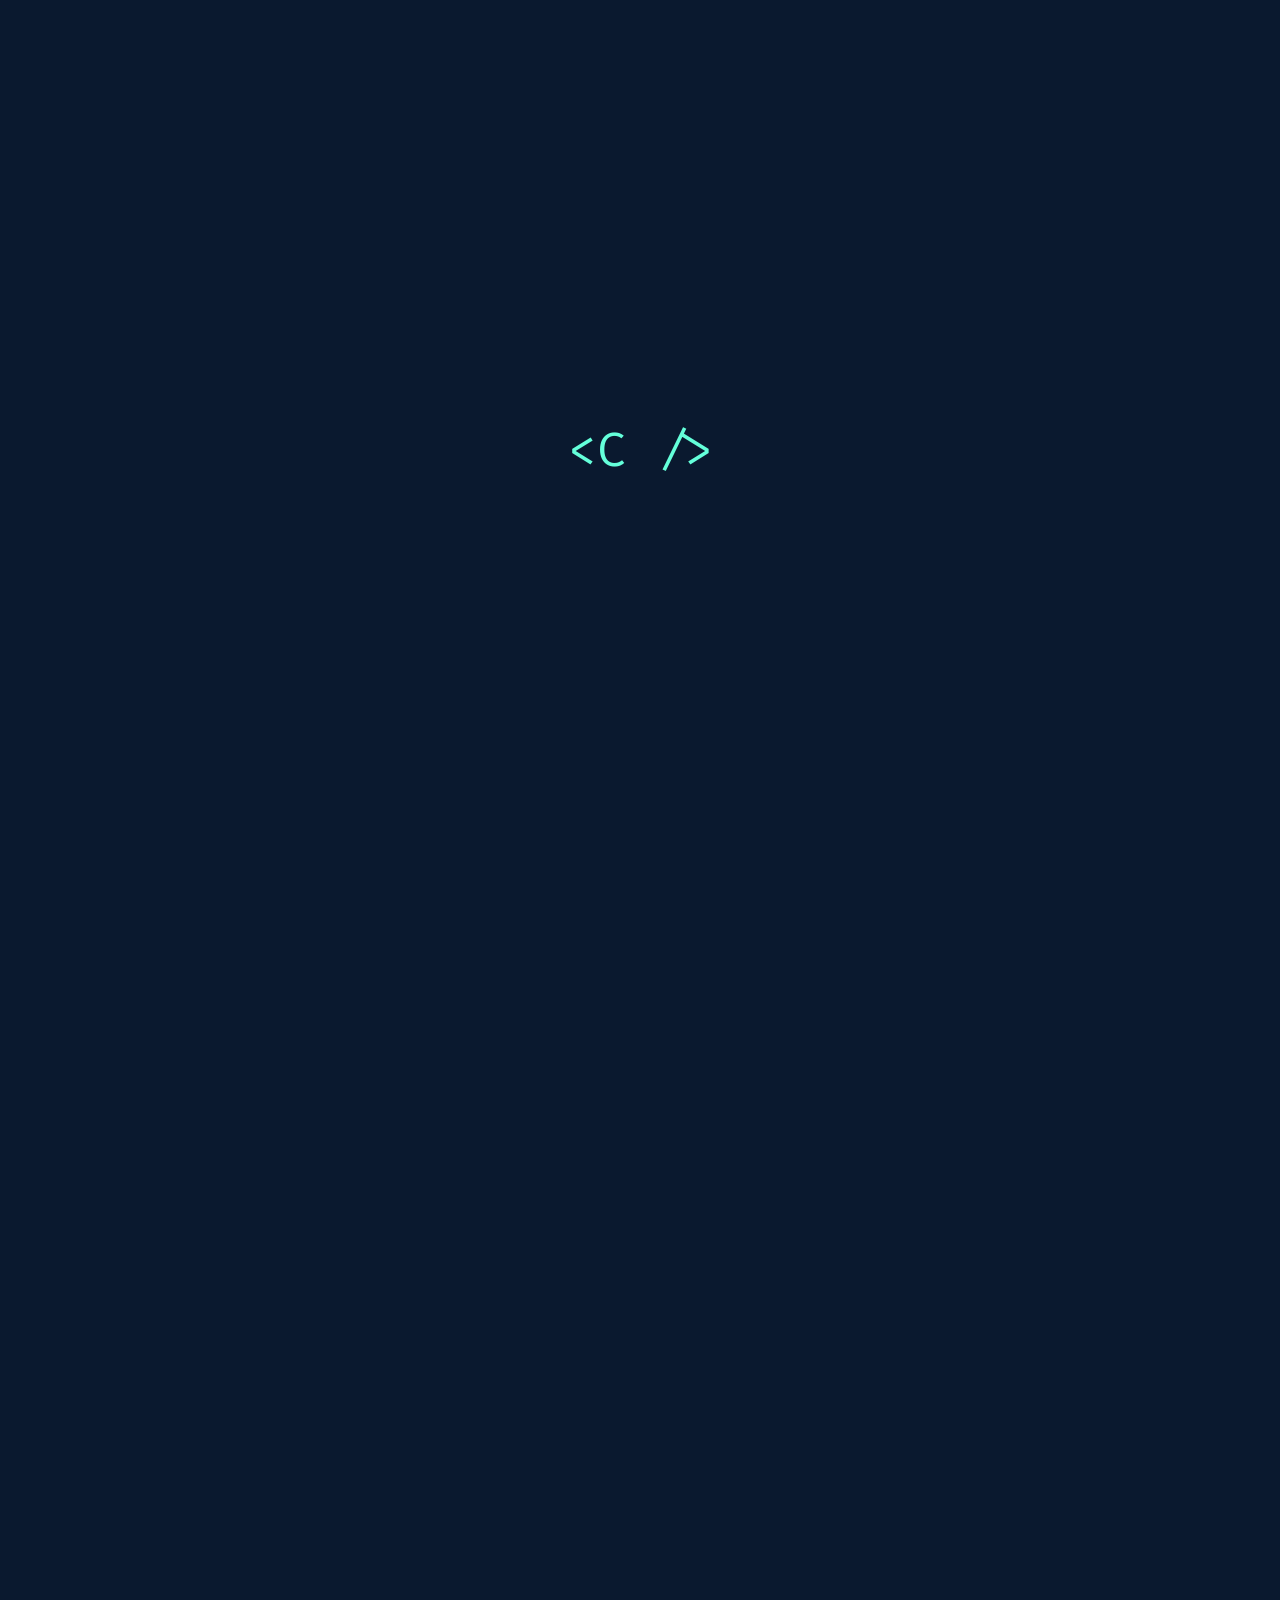
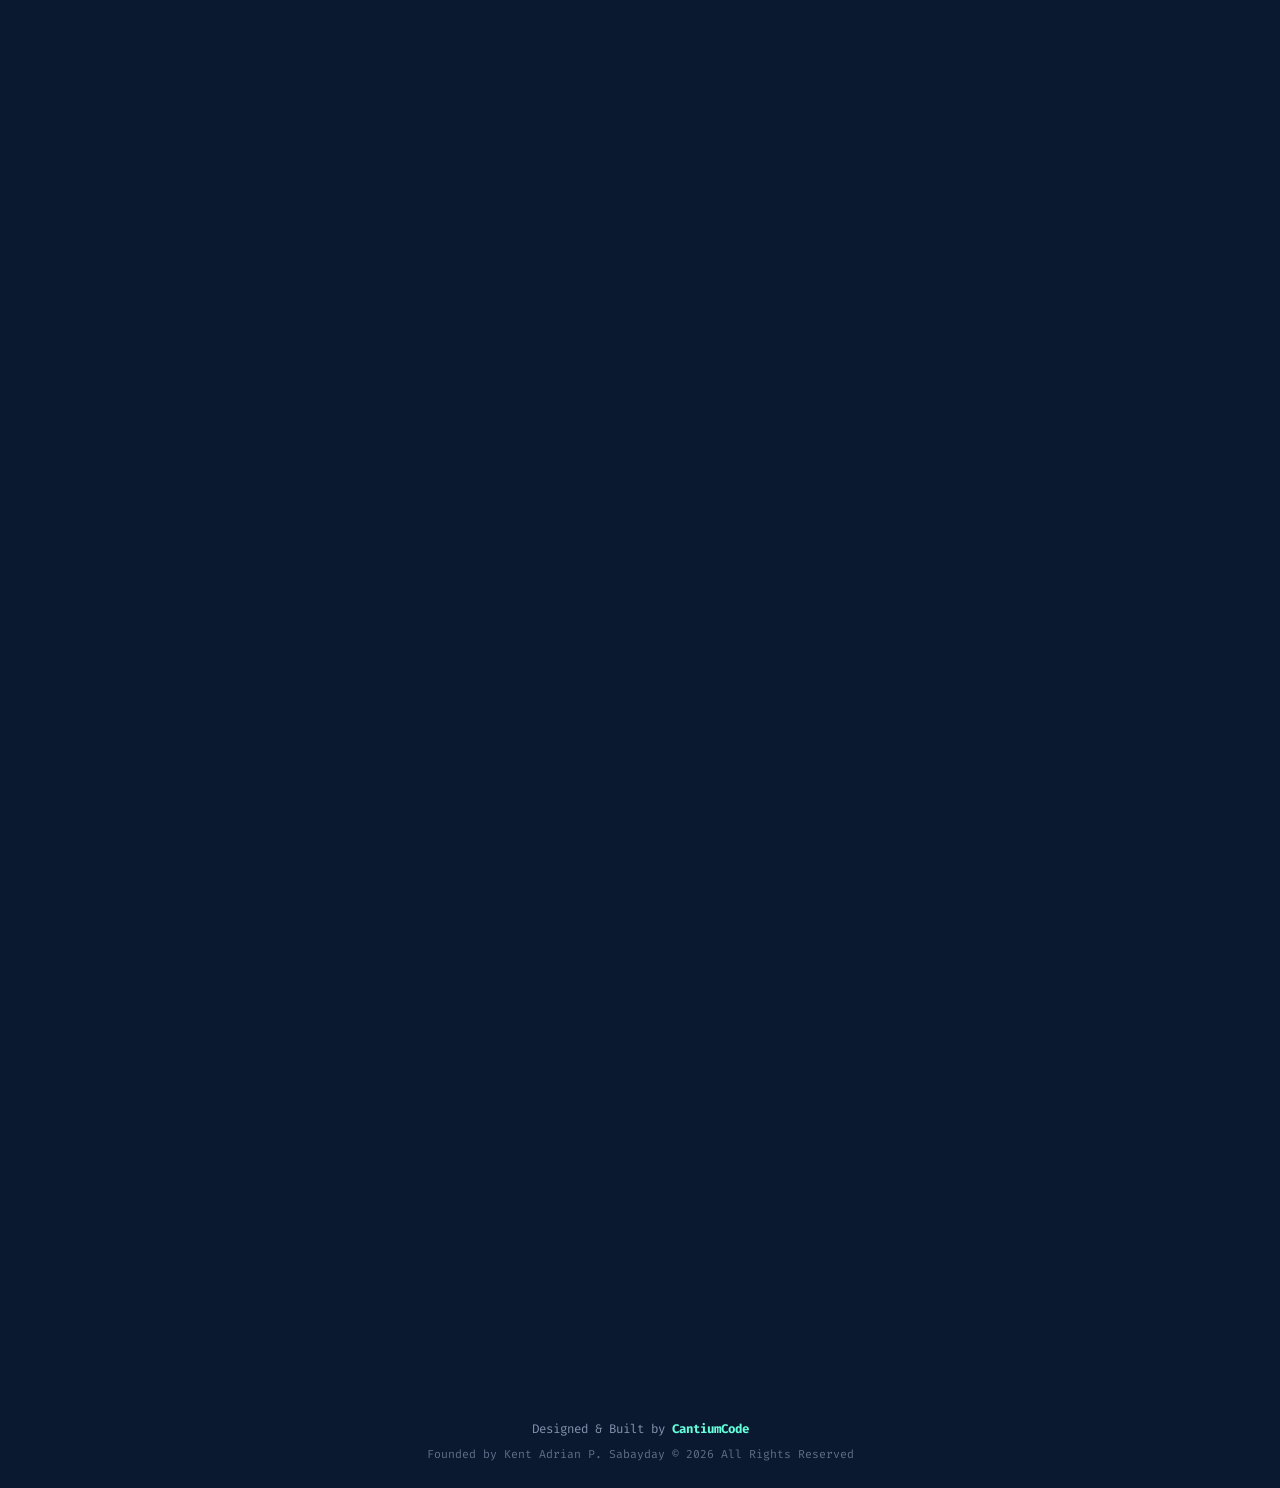
==== index.html @ d55e83e5 "Making a portfolio" ====
<!DOCTYPE html>
<html lang="en">
<head>
  <meta charset="UTF-8" />
  <meta name="viewport" content="width=device-width, initial-scale=1.0" />
  <title>Kent Adrian Sabayday | CantiumCode</title>
  <meta name="description" content="Full Stack Developer portfolio of Kent Adrian Sabayday — CantiumCode. Based in Butuan City, Philippines." />
  <link rel="stylesheet" href="style.css" />
  <link href="https://fonts.googleapis.com/css2?family=Inter:wght@300;400;500;600;700;800&family=Fira+Code:wght@400;500&display=swap" rel="stylesheet" />
  <link rel="stylesheet" href="https://cdnjs.cloudflare.com/ajax/libs/font-awesome/6.5.1/css/all.min.css" />
</head>
<body>
  <!-- ======= Loader ======= -->
  <div id="loader" class="loader">
    <div class="loader-logo">&lt;C /&gt;</div>
  </div>

  <!-- ======= Side Elements ======= -->
  <div class="side-element left">
    <ul class="side-social">
      <li><a href="https://github.com/" target="_blank" aria-label="GitHub"><i class="fab fa-github"></i></a></li>
      <li><a href="https://linkedin.com/" target="_blank" aria-label="LinkedIn"><i class="fab fa-linkedin-in"></i></a></li>
      <li><a href="https://twitter.com/" target="_blank" aria-label="Twitter"><i class="fab fa-twitter"></i></a></li>
      <li><a href="mailto:kent.sabayday@urios.edu.ph" aria-label="Email"><i class="fas fa-envelope"></i></a></li>
    </ul>
    <div class="side-line"></div>
  </div>

  <div class="side-element right">
    <a href="mailto:kent.sabayday@urios.edu.ph" class="side-email">kent.sabayday@urios.edu.ph</a>
    <div class="side-line"></div>
  </div>

  <!-- ======= Navigation ======= -->
  <header id="navbar" class="navbar">
    <nav class="nav-container">
      <a href="#" class="nav-logo">&lt;C /&gt;</a>
      <button class="hamburger" id="hamburger" aria-label="Toggle menu">
        <span></span><span></span><span></span>
      </button>
      <ul class="nav-links" id="nav-links">
        <li><a href="#about"><span class="nav-number">01.</span> About</a></li>
        <li><a href="#experience"><span class="nav-number">02.</span> Experience</a></li>
        <li><a href="#projects"><span class="nav-number">03.</span> Projects</a></li>
        <li><a href="#achievements"><span class="nav-number">04.</span> Achievements</a></li>
        <li><a href="#contact"><span class="nav-number">05.</span> Contact</a></li>
        <li><a href="#" class="btn-resume" id="resumeBtn">Resume</a></li>
      </ul>
    </nav>
  </header>

  <main>
    <!-- ======= Hero ======= -->
    <section id="hero" class="hero">
      <div class="hero-content">
        <p class="hero-greeting fade-up">Hi, my name is</p>
        <h1 class="hero-name fade-up" style="animation-delay:.1s">Kent Adrian Sabayday.</h1>
        <h2 class="hero-tagline fade-up" style="animation-delay:.2s">I build things for the web.</h2>
        <p class="hero-description fade-up" style="animation-delay:.3s">
          I'm a Full Stack Developer based in Butuan City, Philippines, specializing in building exceptional digital experiences.
          I'm the founder of <strong>CantiumCode</strong>, available in Butuan City.
          Formerly, I'm also the President of the <strong>Urian Cybersecurity League (UCL)</strong> at Father Saturnino Urios University,
          leading technical events and fostering cybersecurity education.
        </p>
        <div class="hero-cta fade-up" style="animation-delay:.4s">
          <a href="#projects" class="btn btn-outline">Check out my work</a>
          <a href="#contact" class="btn btn-primary">Get in touch</a>
        </div>
      </div>
    </section>

    <!-- ======= About ======= -->
    <section id="about" class="section">
      <h2 class="section-heading fade-up"><span class="section-number">01.</span> About Me</h2>
      <div class="about-grid fade-up">
        <div class="about-text">
          <p>
            Hello! I'm Kent, also known as <strong>Kenshi</strong> in the tech community. I'm a passionate Full Stack Developer with expertise in modern web technologies and a strong foundation in Information Technology. My journey in development started during my studies at <strong>Father Saturnino Urios University</strong>, where I discovered my love for creating impactful digital solutions.
          </p>
          <p>
            Fast-forward to today, and I've had the privilege of working on various projects ranging from e-commerce platforms to AI-powered disaster preparedness systems. My main focus these days is building accessible, inclusive products and digital experiences.
          </p>
          <p>
            I recently had the honor of representing <strong>Caraga region and Mindanao</strong> at the <strong>2025 AI Fest Hackathon</strong> in Iloilo City with our project <strong>Climatech</strong> — an AI-driven disaster preparedness platform for Local Government Units.
          </p>
          <p>Here are a few technologies I've been working with recently:</p>
          <ul class="tech-list">
            <li>React / Next.js</li>
            <li>Node.js / Express</li>
            <li>TypeScript</li>
            <li>Python (Django/Flask)</li>
            <li>PostgreSQL / MongoDB</li>
            <li>RESTful APIs</li>
            <li>Laravel / PHP</li>
            <li>React Native (Expo)</li>
          </ul>
        </div>
        <div class="about-image">
          <div class="image-wrapper">
            <div class="image-placeholder">
              <i class="fas fa-user-astronaut"></i>
              <span>Kent Adrian Sabayday</span>
            </div>
            <div class="image-border"></div>
          </div>
        </div>
      </div>
    </section>

    <!-- ======= Experience ======= -->
    <section id="experience" class="section">
      <h2 class="section-heading fade-up"><span class="section-number">02.</span> Where I've Worked</h2>
      <div class="experience-container fade-up">
        <div class="exp-tabs" role="tablist">
          <button class="exp-tab active" data-tab="0" role="tab">MentorMind</button>
          <button class="exp-tab" data-tab="1" role="tab">UCL President</button>
          <button class="exp-tab" data-tab="2" role="tab">City Assessment</button>
          <button class="exp-tab" data-tab="3" role="tab">Health Center</button>
          <button class="exp-tab" data-tab="4" role="tab">Campaign Team</button>
          <div class="tab-indicator"></div>
        </div>
        <div class="exp-panels">
          <!-- Panel 0 -->
          <div class="exp-panel active" data-panel="0">
            <h3 class="exp-title">Kiro Hackathon 2026 Participant <span class="exp-company">@ MentorMind Project</span></h3>
            <p class="exp-date">February 2026</p>
            <ul class="exp-list">
              <li>Built MentorMind, an AI-powered learning platform featuring AI tutoring, content processing, quiz generation, study groups, and video calls</li>
              <li>Implemented production-quality architecture using spec-driven development and property-based testing methodologies</li>
              <li>Deployed live platform at mentormind-16b1feb67e58.herokuapp.com</li>
              <li>Leveraged Kiro AI-assisted development to create a comprehensive educational platform that helps students access quality learning resources</li>
            </ul>
          </div>
          <!-- Panel 1 -->
          <div class="exp-panel" data-panel="1">
            <h3 class="exp-title">President <span class="exp-company">@ Urian Cybersecurity League (UCL)</span></h3>
            <p class="exp-date">February 2025 — Present</p>
            <ul class="exp-list">
              <li>Successfully planned and executed 5 major educational events including bootcamps and a university-wide Capture The Flag competition</li>
              <li>Facilitated student learning in cybersecurity fundamentals and CTF strategies</li>
              <li>Developing inter-departmental CTF competitions to foster competitive security skills</li>
              <li>Led the FSUU Cyb3ri4N team to 7th place overall at Almonth Inland Competition</li>
            </ul>
          </div>
          <!-- Panel 2 -->
          <div class="exp-panel" data-panel="2">
            <h3 class="exp-title">Technical Assistant <span class="exp-company">@ City Assessment Services Department</span></h3>
            <p class="exp-date">July 2024</p>
            <ul class="exp-list">
              <li>Input client data into system databases and developed project presentations</li>
              <li>Provided technical support and troubleshooting for department computer systems</li>
              <li>Collaborated with Professional Computer Engineer on departmental technical initiatives</li>
            </ul>
          </div>
          <!-- Panel 3 -->
          <div class="exp-panel" data-panel="3">
            <h3 class="exp-title">Healthcare Information Systems Assistant <span class="exp-company">@ Libertad Main Health Center</span></h3>
            <p class="exp-date">July 2023</p>
            <ul class="exp-list">
              <li>Processed and validated patient PhilHealth insurance eligibility through the national healthcare database</li>
              <li>Assisted healthcare staff with technical issues related to the PhilHealth system</li>
            </ul>
          </div>
          <!-- Panel 4 -->
          <div class="exp-panel" data-panel="4">
            <h3 class="exp-title">Database Encoder <span class="exp-company">@ Campaign Team of Atty. Arcedel Kidz Libarios</span></h3>
            <p class="exp-date">May 2022</p>
            <ul class="exp-list">
              <li>Conducted data analysis to identify key voter demographics, informing campaign strategies</li>
              <li>Encoded a database program using Adobe Acrobat and Microsoft Excel to manage voter masterlist data</li>
            </ul>
          </div>
        </div>
      </div>
    </section>

    <!-- ======= Projects ======= -->
    <section id="projects" class="section">
      <h2 class="section-heading fade-up"><span class="section-number">03.</span> Some Things I've Built</h2>

      <!-- Featured Project -->
      <div class="featured-project fade-up">
        <div class="fp-content">
          <p class="fp-label">Featured Project</p>
          <h3 class="fp-title">Climatech — AI Disaster Preparedness Platform</h3>
          <div class="fp-description">
            <p>An AI-driven, decentralized disaster preparedness platform designed for Local Government Units (LGUs). Features localized accuracy from data trained on local history and real-time conditions, providing intelligent risk analysis and disaster preparedness recommendations. Presented at the <strong>2025 AI Fest Hackathon</strong> as the sole representative of Caraga region and Mindanao.</p>
          </div>
          <ul class="fp-tech">
            <li>React</li><li>TypeScript</li><li>Python</li><li>Flask</li><li>AI/ML</li>
          </ul>
          <div class="fp-links">
            <a href="#" aria-label="GitHub"><i class="fab fa-github"></i></a>
            <a href="#" aria-label="External Link"><i class="fas fa-external-link-alt"></i></a>
          </div>
        </div>
        <div class="fp-image">
          <div class="fp-image-placeholder"><i class="fas fa-cloud-sun-rain"></i></div>
        </div>
      </div>

      <!-- Project Grid -->
      <div class="projects-grid">
        <!-- Project Card 1 -->
        <div class="project-card fade-up">
          <div class="pc-top">
            <i class="fas fa-folder pc-folder"></i>
            <div class="pc-links">
              <a href="#"><i class="fab fa-github"></i></a>
              <a href="#"><i class="fas fa-external-link-alt"></i></a>
            </div>
          </div>
          <h3 class="pc-title">E-Commerce Application</h3>
          <p class="pc-desc">A full-featured e-commerce platform with user authentication, product catalog, shopping cart, and responsive design.</p>
          <ul class="pc-tech">
            <li>React</li><li>Node.js</li><li>Express</li><li>MongoDB</li>
          </ul>
        </div>
        <!-- Project Card 2 -->
        <div class="project-card fade-up">
          <div class="pc-top">
            <i class="fas fa-folder pc-folder"></i>
            <div class="pc-links">
              <a href="#"><i class="fab fa-github"></i></a>
              <a href="#"><i class="fas fa-external-link-alt"></i></a>
            </div>
          </div>
          <h3 class="pc-title">Task Manager Application</h3>
          <p class="pc-desc">A task management system with CRUD operations and user-specific task tracking. Deployed on Heroku with continuous integration.</p>
          <ul class="pc-tech">
            <li>Python</li><li>Flask</li><li>SQLAlchemy</li><li>Heroku</li>
          </ul>
        </div>
        <!-- Project Card 3 -->
        <div class="project-card fade-up">
          <div class="pc-top">
            <i class="fas fa-folder pc-folder"></i>
            <div class="pc-links">
              <a href="#"><i class="fab fa-github"></i></a>
              <a href="#"><i class="fas fa-external-link-alt"></i></a>
            </div>
          </div>
          <h3 class="pc-title">Accounting System</h3>
          <p class="pc-desc">A comprehensive accounting application for financial record management with transaction tracking, reporting, and data export functionality.</p>
          <ul class="pc-tech">
            <li>Python</li><li>React</li><li>PostgreSQL</li><li>RESTful API</li>
          </ul>
        </div>
        <!-- Project Card 4 -->
        <div class="project-card fade-up">
          <div class="pc-top">
            <i class="fas fa-folder pc-folder"></i>
            <div class="pc-links">
              <a href="#"><i class="fab fa-github"></i></a>
              <a href="#"><i class="fas fa-external-link-alt"></i></a>
            </div>
          </div>
          <h3 class="pc-title">Disaster &amp; Risk AI Platform</h3>
          <p class="pc-desc">An AI-powered disaster risk assessment and management platform integrated with OpenRouter API for intelligent risk analysis.</p>
          <ul class="pc-tech">
            <li>React</li><li>TypeScript</li><li>Flask</li><li>OpenRouter API</li>
          </ul>
        </div>
        <!-- Project Card 5 -->
        <div class="project-card fade-up">
          <div class="pc-top">
            <i class="fas fa-folder pc-folder"></i>
            <div class="pc-links">
              <a href="#"><i class="fab fa-github"></i></a>
              <a href="#"><i class="fas fa-external-link-alt"></i></a>
            </div>
          </div>
          <h3 class="pc-title">CreatorStream AI</h3>
          <p class="pc-desc">An AI-powered content monetization platform enabling true pay-as-you-consume pricing through streaming micropayments on Arc blockchain with USDC. Features 350ms settlement finality and 98% creator take-rate.</p>
          <ul class="pc-tech">
            <li>Next.js</li><li>Solidity</li><li>Node.js</li><li>Arc Blockchain</li>
          </ul>
        </div>
        <!-- Project Card 6 -->
        <div class="project-card fade-up">
          <div class="pc-top">
            <i class="fas fa-folder pc-folder"></i>
            <div class="pc-links">
              <a href="#"><i class="fab fa-github"></i></a>
              <a href="#"><i class="fas fa-external-link-alt"></i></a>
            </div>
          </div>
          <h3 class="pc-title">Aethros — Medical AI</h3>
          <p class="pc-desc">A medical AI project built for healthcare-focused GenAI hackathon, emphasizing backend AI systems using RAG, LangChain agents, and ChromaDB.</p>
          <ul class="pc-tech">
            <li>Python</li><li>LangChain</li><li>RAG</li><li>ChromaDB</li>
          </ul>
        </div>
        <!-- Project Card 7 -->
        <div class="project-card fade-up">
          <div class="pc-top">
            <i class="fas fa-folder pc-folder"></i>
            <div class="pc-links">
              <a href="#"><i class="fab fa-github"></i></a>
              <a href="#"><i class="fas fa-external-link-alt"></i></a>
            </div>
          </div>
          <h3 class="pc-title">MentorMind — AI Learning Platform</h3>
          <p class="pc-desc">Kiro Hackathon 2026 submission. An AI-powered learning platform with tutoring, content processing, quiz generation, study groups, and video calls. Built with spec-driven development and property-based testing.</p>
          <ul class="pc-tech">
            <li>Next.js</li><li>TypeScript</li><li>AI/ML</li><li>WebRTC</li>
          </ul>
        </div>
      </div>
    </section>

    <!-- ======= Achievements ======= -->
    <section id="achievements" class="section">
      <h2 class="section-heading fade-up"><span class="section-number">04.</span> Achievements</h2>
      <div class="achievements-grid">
        <!-- Achievement 1 -->
        <div class="achievement-card fade-up">
          <div class="ac-icon"><i class="fas fa-brain"></i></div>
          <div class="ac-badge">February 2026 &bull; Kiro Hackathon</div>
          <h3 class="ac-title">MentorMind — Kiro Hackathon 2026</h3>
          <p class="ac-desc">Built MentorMind, an AI-powered learning platform featuring AI tutoring, content processing, quiz generation, study groups, and video calls. As a student working to fund my education, this hackathon was an opportunity to learn, grow, and build something that could genuinely help other students. Developed using spec-driven development and property-based testing with Kiro AI-assisted development.</p>
          <div class="ac-tags">
            <span>Live Platform</span><span>AI Education</span>
          </div>
        </div>
        <!-- Achievement 2 -->
        <div class="achievement-card fade-up">
          <div class="ac-icon"><i class="fas fa-trophy"></i></div>
          <div class="ac-badge">August 11-13, 2025 &bull; Iloilo City</div>
          <h3 class="ac-title">2025 AI Fest — AI Hackathon National Finalist</h3>
          <p class="ac-desc">Team ButDev represented Caraga region and Mindanao at the national stage, being 1 of only 10 teams selected from 62 entries nationwide. Presented Climatech — an AI-driven disaster preparedness platform for LGUs.</p>
          <div class="ac-tags">
            <span>National Finalist</span><span>Sole Mindanao Representative</span>
          </div>
        </div>
        <!-- Achievement 3 -->
        <div class="achievement-card fade-up">
          <div class="ac-icon"><i class="fas fa-shield-alt"></i></div>
          <div class="ac-badge">November 14, 2025 &bull; Butuan City</div>
          <h3 class="ac-title">Almonth Inland Competition — 7th Overall &amp; 8th Individual</h3>
          <p class="ac-desc">Led Team FSUU — Cyb3ri4N to Overall 7th Place. Achieved 8th place individually out of 48 participants in the individual category, demonstrating dedication, discipline, and passion for cybersecurity.</p>
          <div class="ac-tags">
            <span>Team Captain</span><span>Individual Top 10</span>
          </div>
        </div>
        <!-- Achievement 4 -->
        <div class="achievement-card fade-up">
          <div class="ac-icon"><i class="fas fa-users"></i></div>
          <div class="ac-badge">2025 &bull; Father Saturnino Urios University</div>
          <h3 class="ac-title">President — Urian Cybersecurity League</h3>
          <p class="ac-desc">Leading the Urian Cybersecurity League (UCL), successfully executing 5 major educational events including bootcamps and university-wide CTF competitions to foster cybersecurity education.</p>
          <div class="ac-tags">
            <span>Leadership</span><span>Event Organizer</span>
          </div>
        </div>
      </div>
    </section>

    <!-- ======= Contact ======= -->
    <section id="contact" class="section section-contact">
      <h2 class="section-heading fade-up"><span class="section-number">05.</span> What's Next?</h2>
      <h3 class="contact-title fade-up">Get In Touch</h3>
      <p class="contact-desc fade-up">I'm currently looking for new opportunities and my inbox is always open. Whether you have a question, a project idea, or just want to say hi, I'll try my best to get back to you!</p>
      <form class="contact-form fade-up" id="contactForm">
        <div class="form-row">
          <div class="form-group">
            <label for="name">Name</label>
            <input type="text" id="name" name="name" placeholder="Your name" required />
          </div>
          <div class="form-group">
            <label for="email">Email</label>
            <input type="email" id="email" name="email" placeholder="your.email@example.com" required />
          </div>
        </div>
        <div class="form-group">
          <label for="message">Message</label>
          <textarea id="message" name="message" rows="6" placeholder="Your message..." required></textarea>
        </div>
        <button type="submit" class="btn btn-primary btn-submit">Send Message</button>
      </form>
    </section>
  </main>

  <!-- ======= Footer ======= -->
  <footer class="footer">
    <p>Designed &amp; Built by <strong>CantiumCode</strong></p>
    <p class="footer-sub">Founded by Kent Adrian P. Sabayday &copy; 2026 All Rights Reserved</p>
  </footer>

  <script src="app.js"></script>
</body>
</html>
---- style.css ----
/* ===================================================
   CantiumCode Portfolio — Kent Adrian Sabayday
   Modern dark-theme developer portfolio
   =================================================== */

/* ---------- CSS Custom Properties ---------- */
:root {
  --bg-dark: #0a192f;
  --bg-light: #112240;
  --bg-card: #172a45;
  --accent: #64ffda;
  --accent-tint: rgba(100, 255, 218, 0.1);
  --text-primary: #ccd6f6;
  --text-secondary: #8892b0;
  --text-heading: #e6f1ff;
  --white: #ffffff;
  --font-main: 'Inter', -apple-system, BlinkMacSystemFont, 'Segoe UI', sans-serif;
  --font-mono: 'Fira Code', 'Consolas', monospace;
  --nav-height: 70px;
  --transition: all 0.25s cubic-bezier(0.645, 0.045, 0.355, 1);
  --border-radius: 6px;
  --max-width: 1100px;
}

/* ---------- Reset & Base ---------- */
*, *::before, *::after {
  margin: 0;
  padding: 0;
  box-sizing: border-box;
}

html {
  scroll-behavior: smooth;
  scroll-padding-top: var(--nav-height);
}

body {
  font-family: var(--font-main);
  background-color: var(--bg-dark);
  color: var(--text-secondary);
  line-height: 1.6;
  overflow-x: hidden;
  -webkit-font-smoothing: antialiased;
}

::selection {
  background: var(--accent-tint);
  color: var(--accent);
}

a {
  text-decoration: none;
  color: inherit;
  transition: var(--transition);
}

ul { list-style: none; }

img {
  max-width: 100%;
  display: block;
}

/* ---------- Loader ---------- */
.loader {
  position: fixed;
  inset: 0;
  z-index: 9999;
  display: flex;
  align-items: center;
  justify-content: center;
  background: var(--bg-dark);
  transition: opacity 0.5s, visibility 0.5s;
}

.loader.hidden {
  opacity: 0;
  visibility: hidden;
}

.loader-logo {
  font-family: var(--font-mono);
  font-size: 3rem;
  color: var(--accent);
  animation: pulse 1.5s ease infinite;
}

@keyframes pulse {
  0%, 100% { opacity: 1; transform: scale(1); }
  50% { opacity: 0.5; transform: scale(0.95); }
}

/* ---------- Side Elements ---------- */
.side-element {
  position: fixed;
  bottom: 0;
  width: 40px;
  z-index: 50;
}

.side-element.left { left: 30px; }
.side-element.right { right: 30px; }

.side-social {
  display: flex;
  flex-direction: column;
  align-items: center;
  gap: 16px;
}

.side-social a {
  color: var(--text-secondary);
  font-size: 1.15rem;
  padding: 6px;
  transition: var(--transition);
}

.side-social a:hover {
  color: var(--accent);
  transform: translateY(-3px);
}

.side-email {
  font-family: var(--font-mono);
  font-size: 0.75rem;
  letter-spacing: 0.1em;
  color: var(--text-secondary);
  writing-mode: vertical-rl;
  transition: var(--transition);
}

.side-email:hover {
  color: var(--accent);
  transform: translateY(-3px);
}

.side-line {
  width: 1px;
  height: 90px;
  background: var(--text-secondary);
  margin: 16px auto 0;
}

/* ---------- Navbar ---------- */
.navbar {
  position: fixed;
  top: 0;
  left: 0;
  right: 0;
  height: var(--nav-height);
  background: rgba(10, 25, 47, 0.85);
  backdrop-filter: blur(10px);
  -webkit-backdrop-filter: blur(10px);
  z-index: 100;
  transition: var(--transition);
}

.navbar.scrolled {
  box-shadow: 0 10px 30px -10px rgba(2, 12, 27, 0.7);
  height: 60px;
}

.navbar.hidden-nav {
  transform: translateY(-100%);
}

.nav-container {
  max-width: 1400px;
  margin: 0 auto;
  height: 100%;
  display: flex;
  align-items: center;
  justify-content: space-between;
  padding: 0 40px;
}

.nav-logo {
  font-family: var(--font-mono);
  font-size: 1.4rem;
  font-weight: 700;
  color: var(--accent);
  letter-spacing: -1px;
}

.nav-logo:hover { color: var(--accent); }

.nav-links {
  display: flex;
  align-items: center;
  gap: 28px;
}

.nav-links a {
  font-family: var(--font-mono);
  font-size: 0.82rem;
  color: var(--text-primary);
  transition: var(--transition);
}

.nav-links a:hover { color: var(--accent); }

.nav-number {
  color: var(--accent);
  margin-right: 4px;
  font-size: 0.78rem;
}

.btn-resume {
  border: 1px solid var(--accent);
  color: var(--accent) !important;
  padding: 8px 16px;
  border-radius: var(--border-radius);
}

.btn-resume:hover {
  background: var(--accent-tint);
}

/* Hamburger */
.hamburger {
  display: none;
  background: none;
  border: none;
  cursor: pointer;
  width: 30px;
  height: 24px;
  position: relative;
  z-index: 200;
}

.hamburger span {
  display: block;
  width: 100%;
  height: 2px;
  background: var(--accent);
  border-radius: 2px;
  position: absolute;
  left: 0;
  transition: var(--transition);
}

.hamburger span:nth-child(1) { top: 0; }
.hamburger span:nth-child(2) { top: 50%; transform: translateY(-50%); }
.hamburger span:nth-child(3) { bottom: 0; }

.hamburger.active span:nth-child(1) { top: 50%; transform: translateY(-50%) rotate(45deg); }
.hamburger.active span:nth-child(2) { opacity: 0; }
.hamburger.active span:nth-child(3) { bottom: 50%; transform: translateY(50%) rotate(-45deg); }

/* ---------- Buttons ---------- */
.btn {
  display: inline-block;
  font-family: var(--font-mono);
  font-size: 0.85rem;
  padding: 14px 28px;
  border-radius: var(--border-radius);
  cursor: pointer;
  transition: var(--transition);
  border: none;
}

.btn-outline {
  border: 1px solid var(--accent);
  color: var(--accent);
  background: transparent;
}

.btn-outline:hover {
  background: var(--accent-tint);
}

.btn-primary {
  background: var(--accent);
  color: var(--bg-dark);
  font-weight: 600;
}

.btn-primary:hover {
  background: #45e6c0;
  transform: translateY(-2px);
  box-shadow: 0 8px 24px rgba(100, 255, 218, 0.2);
}

/* ---------- Section Shared ---------- */
.section {
  max-width: var(--max-width);
  margin: 0 auto;
  padding: 100px 24px;
}

.section-heading {
  display: flex;
  align-items: center;
  gap: 10px;
  font-size: 1.8rem;
  color: var(--text-heading);
  font-weight: 700;
  margin-bottom: 40px;
  white-space: nowrap;
}

.section-heading::after {
  content: '';
  display: block;
  width: 300px;
  max-width: 100%;
  height: 1px;
  background: var(--bg-card);
  margin-left: 16px;
}

.section-number {
  font-family: var(--font-mono);
  color: var(--accent);
  font-size: 1.2rem;
  font-weight: 400;
}

/* ---------- Hero ---------- */
.hero {
  min-height: 100vh;
  display: flex;
  align-items: center;
  max-width: var(--max-width);
  margin: 0 auto;
  padding: 0 24px;
}

.hero-content {
  max-width: 720px;
}

.hero-greeting {
  font-family: var(--font-mono);
  color: var(--accent);
  font-size: 1rem;
  margin-bottom: 16px;
}

.hero-name {
  font-size: clamp(2.5rem, 6vw, 4.5rem);
  color: var(--text-heading);
  font-weight: 800;
  line-height: 1.1;
  margin-bottom: 8px;
}

.hero-tagline {
  font-size: clamp(2rem, 5vw, 3.8rem);
  color: var(--text-secondary);
  font-weight: 700;
  line-height: 1.1;
  margin-bottom: 24px;
}

.hero-description {
  max-width: 540px;
  font-size: 1.05rem;
  line-height: 1.7;
  margin-bottom: 40px;
}

.hero-description strong {
  color: var(--accent);
  font-weight: 500;
}

.hero-cta {
  display: flex;
  gap: 16px;
  flex-wrap: wrap;
}

/* ---------- About ---------- */
.about-grid {
  display: grid;
  grid-template-columns: 3fr 2fr;
  gap: 50px;
  align-items: start;
}

.about-text p {
  margin-bottom: 16px;
  font-size: 1rem;
  line-height: 1.7;
}

.about-text strong {
  color: var(--text-primary);
}

.tech-list {
  display: grid;
  grid-template-columns: 1fr 1fr;
  gap: 8px 16px;
  margin-top: 20px;
}

.tech-list li {
  font-family: var(--font-mono);
  font-size: 0.82rem;
  color: var(--text-secondary);
  position: relative;
  padding-left: 18px;
}

.tech-list li::before {
  content: '▹';
  color: var(--accent);
  position: absolute;
  left: 0;
  font-size: 0.9rem;
}

.about-image {
  display: flex;
  justify-content: center;
}

.image-wrapper {
  position: relative;
  width: 280px;
  height: 320px;
}

.image-placeholder {
  width: 100%;
  height: 100%;
  background: var(--bg-light);
  border-radius: var(--border-radius);
  display: flex;
  flex-direction: column;
  align-items: center;
  justify-content: center;
  gap: 12px;
  color: var(--accent);
  position: relative;
  z-index: 2;
  transition: var(--transition);
  overflow: hidden;
}

.image-placeholder::before {
  content: '';
  position: absolute;
  inset: 0;
  background: var(--accent-tint);
  opacity: 0;
  transition: var(--transition);
}

.image-wrapper:hover .image-placeholder::before { opacity: 1; }

.image-placeholder i {
  font-size: 4rem;
  opacity: 0.6;
}

.image-placeholder span {
  font-family: var(--font-mono);
  font-size: 0.8rem;
  opacity: 0.5;
}

.image-border {
  position: absolute;
  top: 16px;
  left: 16px;
  width: 100%;
  height: 100%;
  border: 2px solid var(--accent);
  border-radius: var(--border-radius);
  z-index: 1;
  transition: var(--transition);
}

.image-wrapper:hover .image-border {
  top: 10px;
  left: 10px;
}

/* ---------- Experience ---------- */
.experience-container {
  display: flex;
  gap: 32px;
  min-height: 340px;
}

.exp-tabs {
  display: flex;
  flex-direction: column;
  position: relative;
  min-width: 180px;
  border-left: 2px solid var(--bg-card);
}

.tab-indicator {
  position: absolute;
  left: -2px;
  top: 0;
  width: 2px;
  height: 42px;
  background: var(--accent);
  transition: transform 0.3s ease;
}

.exp-tab {
  background: none;
  border: none;
  font-family: var(--font-mono);
  font-size: 0.82rem;
  color: var(--text-secondary);
  padding: 10px 20px;
  text-align: left;
  cursor: pointer;
  transition: var(--transition);
  white-space: nowrap;
  height: 42px;
}

.exp-tab:hover {
  background: var(--accent-tint);
  color: var(--accent);
}

.exp-tab.active {
  color: var(--accent);
}

.exp-panels { flex: 1; }

.exp-panel {
  display: none;
  animation: fadeIn 0.3s ease;
}

.exp-panel.active { display: block; }

@keyframes fadeIn {
  from { opacity: 0; transform: translateY(8px); }
  to { opacity: 1; transform: translateY(0); }
}

.exp-title {
  font-size: 1.15rem;
  color: var(--text-heading);
  font-weight: 600;
  margin-bottom: 4px;
}

.exp-company {
  color: var(--accent);
  font-weight: 400;
}

.exp-date {
  font-family: var(--font-mono);
  font-size: 0.8rem;
  color: var(--text-secondary);
  margin-bottom: 20px;
}

.exp-list li {
  position: relative;
  padding-left: 24px;
  margin-bottom: 10px;
  font-size: 0.95rem;
  line-height: 1.5;
}

.exp-list li::before {
  content: '▹';
  color: var(--accent);
  position: absolute;
  left: 0;
  font-size: 1rem;
}

/* ---------- Projects ---------- */
/* Featured */
.featured-project {
  display: grid;
  grid-template-columns: 1fr 1fr;
  gap: 24px;
  align-items: center;
  margin-bottom: 60px;
  background: var(--bg-light);
  border-radius: 12px;
  overflow: hidden;
  border: 1px solid rgba(100, 255, 218, 0.08);
}

.fp-content {
  padding: 40px;
}

.fp-label {
  font-family: var(--font-mono);
  color: var(--accent);
  font-size: 0.82rem;
  margin-bottom: 8px;
}

.fp-title {
  font-size: 1.6rem;
  color: var(--text-heading);
  font-weight: 700;
  margin-bottom: 20px;
}

.fp-description {
  background: var(--bg-card);
  padding: 20px;
  border-radius: var(--border-radius);
  font-size: 0.95rem;
  line-height: 1.7;
  margin-bottom: 20px;
}

.fp-description strong {
  color: var(--text-primary);
}

.fp-tech {
  display: flex;
  flex-wrap: wrap;
  gap: 12px;
  margin-bottom: 16px;
  font-family: var(--font-mono);
  font-size: 0.78rem;
  color: var(--text-secondary);
}

.fp-links {
  display: flex;
  gap: 16px;
}

.fp-links a {
  color: var(--text-secondary);
  font-size: 1.2rem;
  transition: var(--transition);
}

.fp-links a:hover { color: var(--accent); }

.fp-image {
  height: 100%;
  display: flex;
  align-items: center;
  justify-content: center;
  background: linear-gradient(135deg, var(--bg-card), var(--bg-light));
}

.fp-image-placeholder {
  font-size: 6rem;
  color: var(--accent);
  opacity: 0.15;
  padding: 40px;
}

/* Project Cards */
.projects-grid {
  display: grid;
  grid-template-columns: repeat(auto-fill, minmax(300px, 1fr));
  gap: 20px;
}

.project-card {
  background: var(--bg-light);
  padding: 32px 28px;
  border-radius: 8px;
  display: flex;
  flex-direction: column;
  transition: var(--transition);
  border: 1px solid transparent;
  cursor: default;
}

.project-card:hover {
  transform: translateY(-6px);
  border-color: rgba(100, 255, 218, 0.15);
  box-shadow: 0 10px 40px -15px rgba(2, 12, 27, 0.5);
}

.pc-top {
  display: flex;
  justify-content: space-between;
  align-items: center;
  margin-bottom: 24px;
}

.pc-folder {
  font-size: 2.2rem;
  color: var(--accent);
}

.pc-links {
  display: flex;
  gap: 12px;
}

.pc-links a {
  color: var(--text-secondary);
  font-size: 1.1rem;
  transition: var(--transition);
}

.pc-links a:hover { color: var(--accent); }

.pc-title {
  font-size: 1.15rem;
  color: var(--text-heading);
  font-weight: 600;
  margin-bottom: 10px;
  transition: var(--transition);
}

.project-card:hover .pc-title { color: var(--accent); }

.pc-desc {
  font-size: 0.9rem;
  line-height: 1.6;
  flex: 1;
  margin-bottom: 20px;
}

.pc-tech {
  display: flex;
  flex-wrap: wrap;
  gap: 10px;
  font-family: var(--font-mono);
  font-size: 0.75rem;
  color: var(--text-secondary);
}

/* ---------- Achievements ---------- */
.achievements-grid {
  display: grid;
  grid-template-columns: repeat(auto-fill, minmax(480px, 1fr));
  gap: 24px;
}

.achievement-card {
  background: var(--bg-light);
  padding: 32px;
  border-radius: 10px;
  border-left: 3px solid var(--accent);
  transition: var(--transition);
}

.achievement-card:hover {
  transform: translateY(-5px);
  box-shadow: 0 12px 40px -15px rgba(2, 12, 27, 0.5);
}

.ac-icon {
  font-size: 1.8rem;
  color: var(--accent);
  margin-bottom: 12px;
}

.ac-badge {
  font-family: var(--font-mono);
  font-size: 0.75rem;
  color: var(--accent);
  margin-bottom: 10px;
}

.ac-title {
  font-size: 1.15rem;
  color: var(--text-heading);
  font-weight: 600;
  margin-bottom: 12px;
}

.ac-desc {
  font-size: 0.9rem;
  line-height: 1.6;
  margin-bottom: 16px;
}

.ac-tags {
  display: flex;
  flex-wrap: wrap;
  gap: 8px;
}

.ac-tags span {
  font-family: var(--font-mono);
  font-size: 0.72rem;
  background: var(--accent-tint);
  color: var(--accent);
  padding: 4px 12px;
  border-radius: 20px;
}

/* ---------- Contact ---------- */
.section-contact {
  text-align: center;
}

.section-contact .section-heading {
  justify-content: center;
}

.section-contact .section-heading::after { display: none; }

.contact-title {
  font-size: clamp(2rem, 4vw, 3rem);
  color: var(--text-heading);
  font-weight: 700;
  margin-bottom: 16px;
}

.contact-desc {
  max-width: 560px;
  margin: 0 auto 40px;
  font-size: 1rem;
  line-height: 1.7;
}

.contact-form {
  max-width: 600px;
  margin: 0 auto;
  text-align: left;
}

.form-row {
  display: grid;
  grid-template-columns: 1fr 1fr;
  gap: 16px;
}

.form-group {
  margin-bottom: 16px;
}

.form-group label {
  display: block;
  font-family: var(--font-mono);
  font-size: 0.8rem;
  color: var(--accent);
  margin-bottom: 6px;
}

.form-group input,
.form-group textarea {
  width: 100%;
  background: var(--bg-light);
  border: 1px solid var(--bg-card);
  color: var(--text-primary);
  font-family: var(--font-main);
  font-size: 0.9rem;
  padding: 12px 16px;
  border-radius: var(--border-radius);
  transition: var(--transition);
  outline: none;
  resize: vertical;
}

.form-group input:focus,
.form-group textarea:focus {
  border-color: var(--accent);
  box-shadow: 0 0 0 2px var(--accent-tint);
}

.form-group input::placeholder,
.form-group textarea::placeholder {
  color: #4a5568;
}

.btn-submit {
  width: 100%;
  margin-top: 8px;
  font-size: 0.95rem;
  padding: 14px;
}

/* ---------- Footer ---------- */
.footer {
  text-align: center;
  padding: 24px;
  font-family: var(--font-mono);
  font-size: 0.78rem;
  color: var(--text-secondary);
}

.footer strong { color: var(--accent); }

.footer-sub {
  margin-top: 6px;
  font-size: 0.72rem;
  opacity: 0.7;
}

/* ---------- Animations ---------- */
.fade-up {
  opacity: 0;
  transform: translateY(24px);
  transition: opacity 0.6s ease, transform 0.6s ease;
}

.fade-up.visible {
  opacity: 1;
  transform: translateY(0);
}

/* hero always animates on load */
.hero .fade-up {
  animation: heroFadeUp 0.8s ease forwards;
}

@keyframes heroFadeUp {
  from { opacity: 0; transform: translateY(24px); }
  to { opacity: 1; transform: translateY(0); }
}

/* ---------- Responsive ---------- */
@media (max-width: 1080px) {
  .side-element { display: none; }
  .nav-container { padding: 0 24px; }
}

@media (max-width: 768px) {
  /* Mobile Nav */
  .hamburger { display: block; }

  .nav-links {
    position: fixed;
    top: 0;
    right: -100%;
    width: min(75vw, 340px);
    height: 100vh;
    background: var(--bg-light);
    flex-direction: column;
    justify-content: center;
    align-items: center;
    gap: 24px;
    transition: right 0.35s ease;
    box-shadow: -10px 0 30px rgba(2, 12, 27, 0.7);
  }

  .nav-links.open { right: 0; }

  .nav-links a { font-size: 1rem; }

  /* About */
  .about-grid {
    grid-template-columns: 1fr;
    gap: 30px;
  }

  .about-image { order: -1; }

  .image-wrapper {
    width: 200px;
    height: 240px;
  }

  /* Experience */
  .experience-container {
    flex-direction: column;
  }

  .exp-tabs {
    flex-direction: row;
    overflow-x: auto;
    border-left: none;
    border-bottom: 2px solid var(--bg-card);
    min-width: unset;
  }

  .tab-indicator {
    top: unset;
    bottom: -2px;
    left: 0;
    width: 120px;
    height: 2px;
    transition: transform 0.3s ease;
  }

  .exp-tab {
    padding: 10px 16px;
    white-space: nowrap;
  }

  /* Featured Project */
  .featured-project {
    grid-template-columns: 1fr;
  }

  .fp-image { display: none; }

  /* Achievements */
  .achievements-grid {
    grid-template-columns: 1fr;
  }

  /* Contact */
  .form-row {
    grid-template-columns: 1fr;
  }

  .section { padding: 80px 20px; }

  .section-heading { font-size: 1.4rem; }
}

@media (max-width: 480px) {
  .hero-name { font-size: 2rem; }
  .hero-tagline { font-size: 1.5rem; }
  .hero-description { font-size: 0.95rem; }

  .projects-grid {
    grid-template-columns: 1fr;
  }

  .btn { padding: 12px 20px; font-size: 0.8rem; }
}
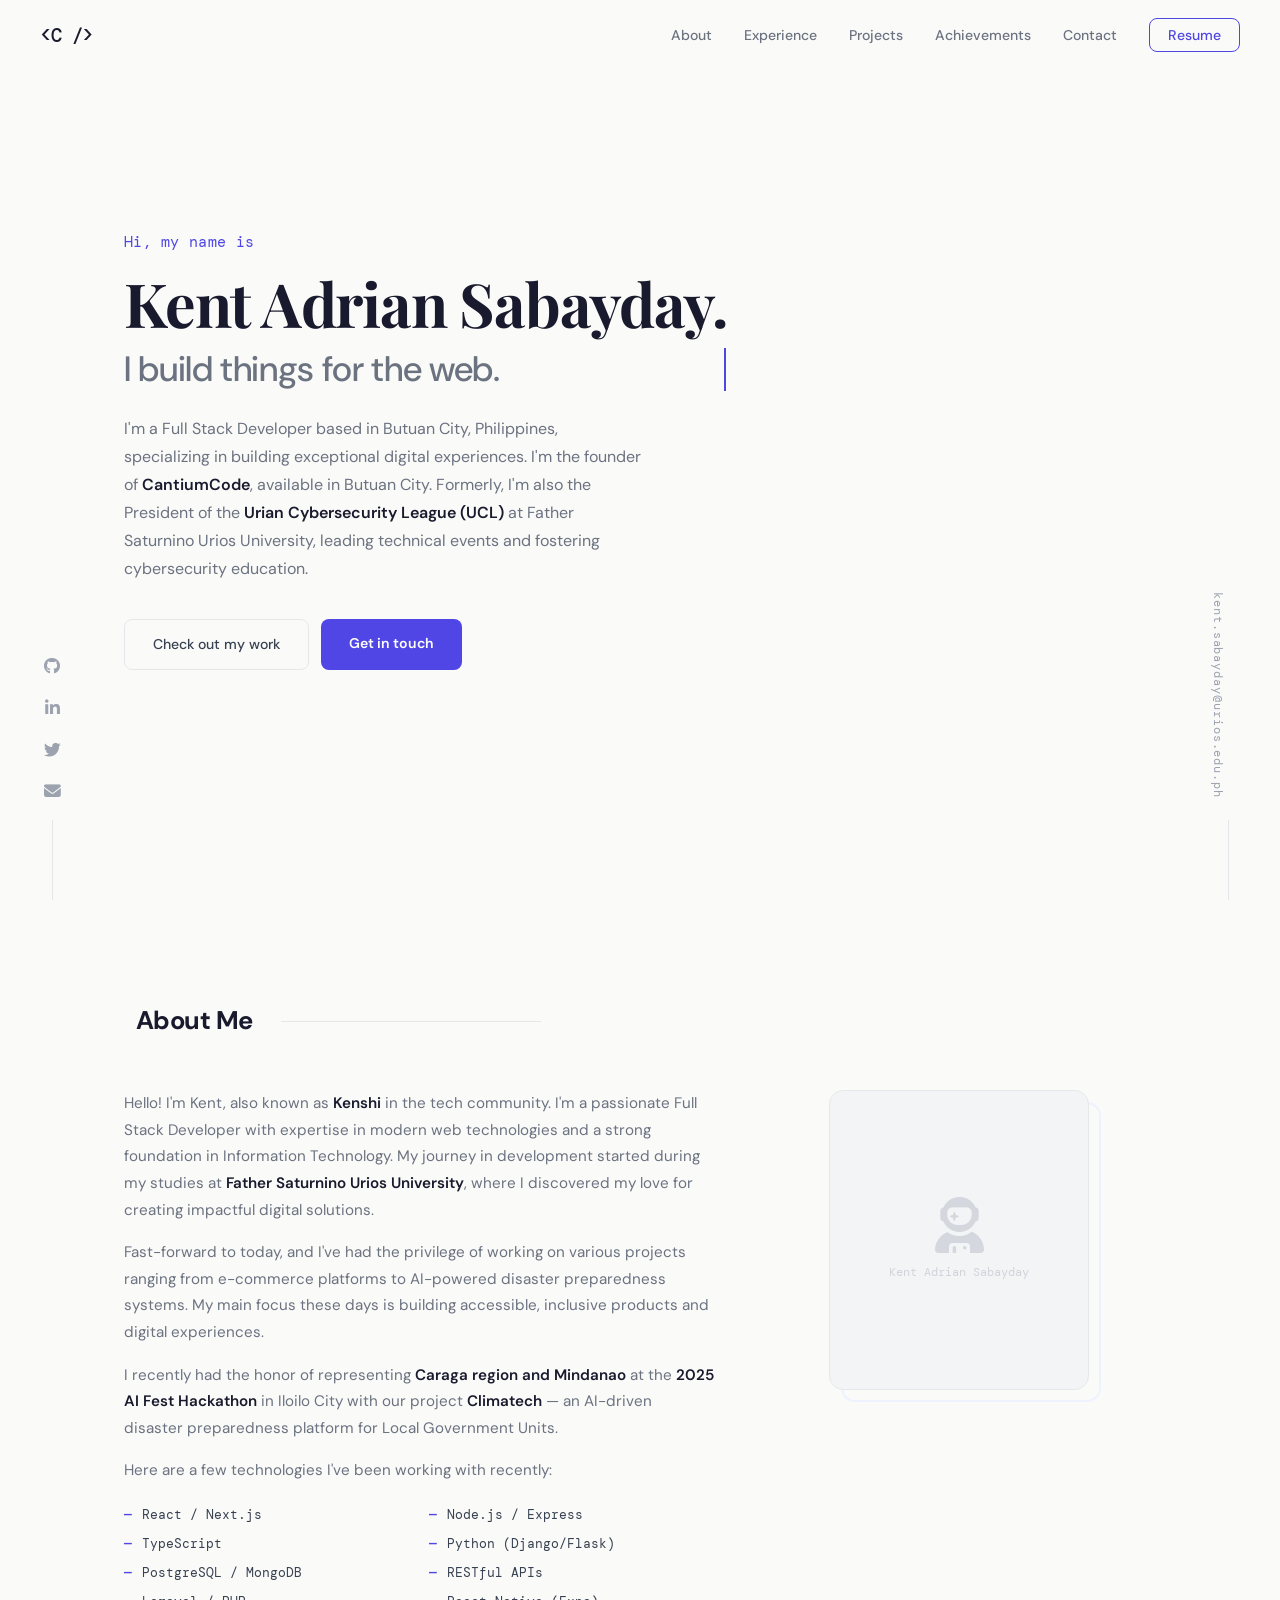
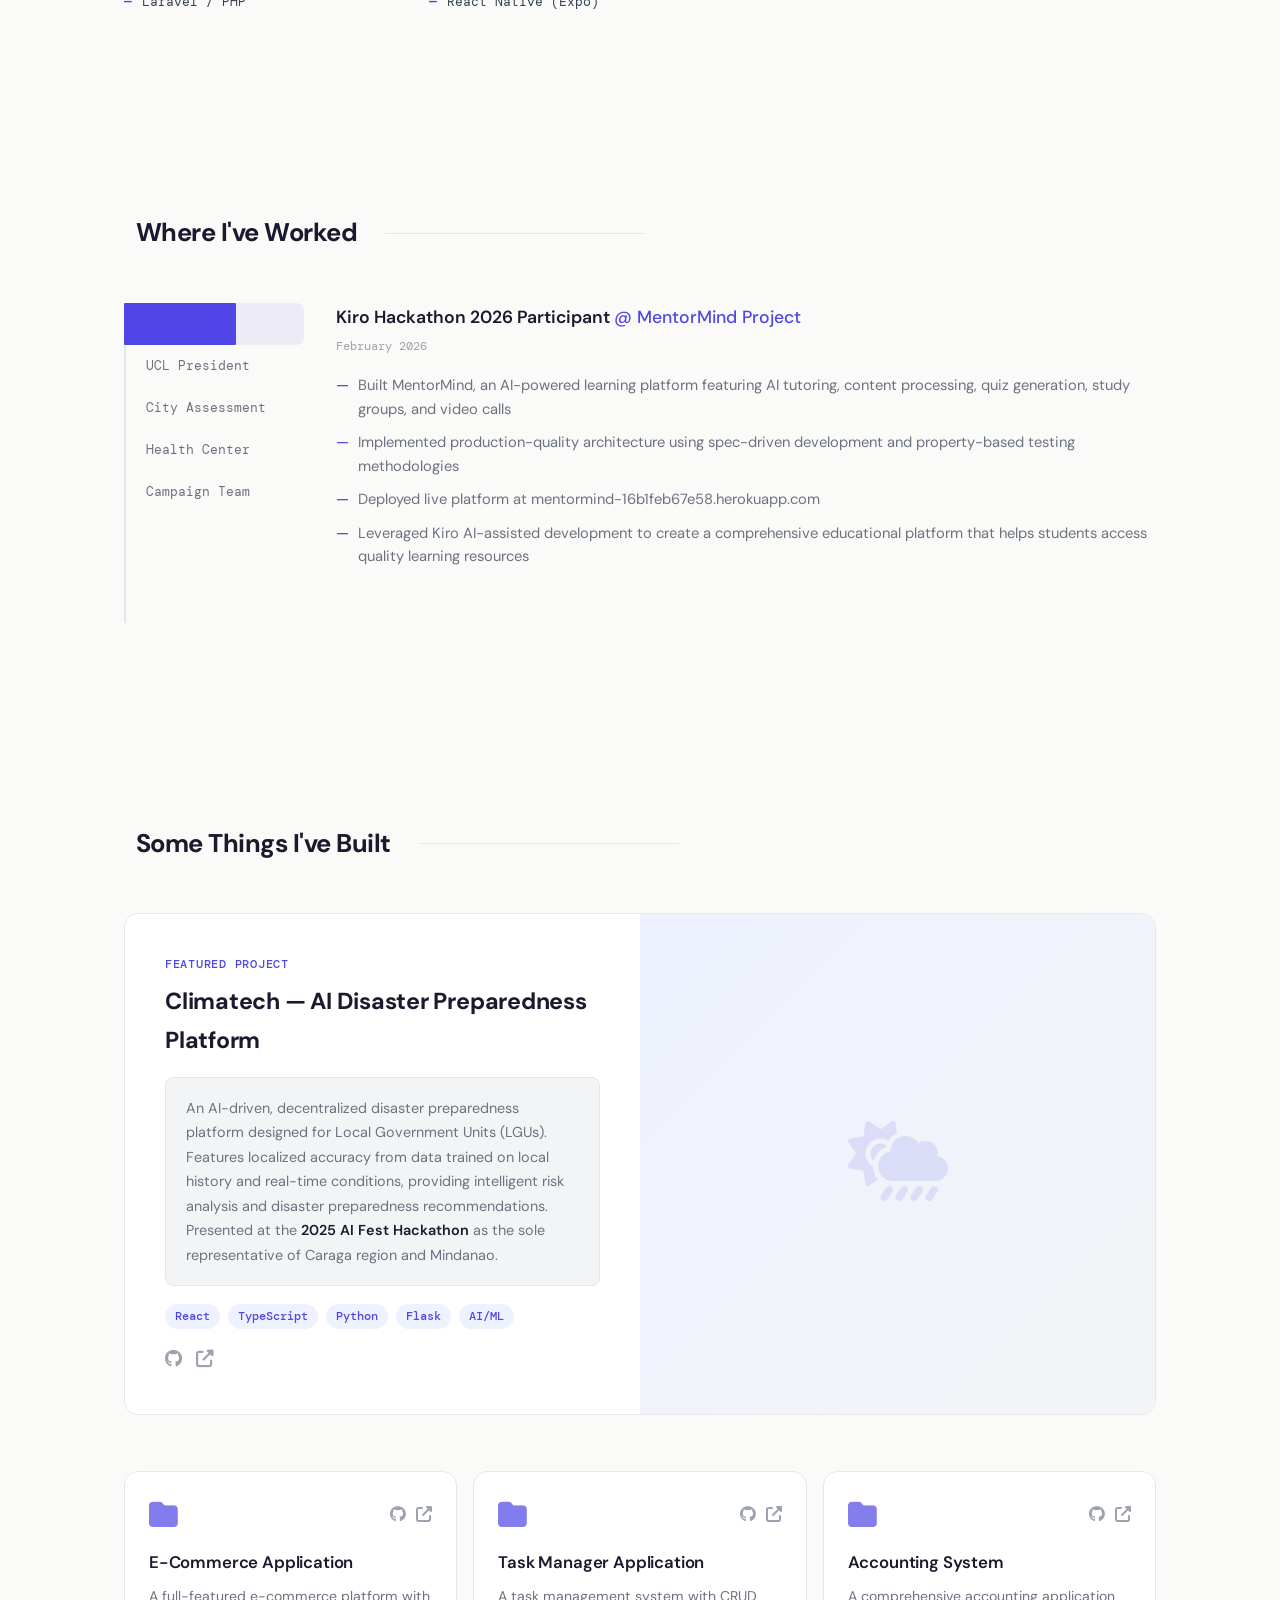
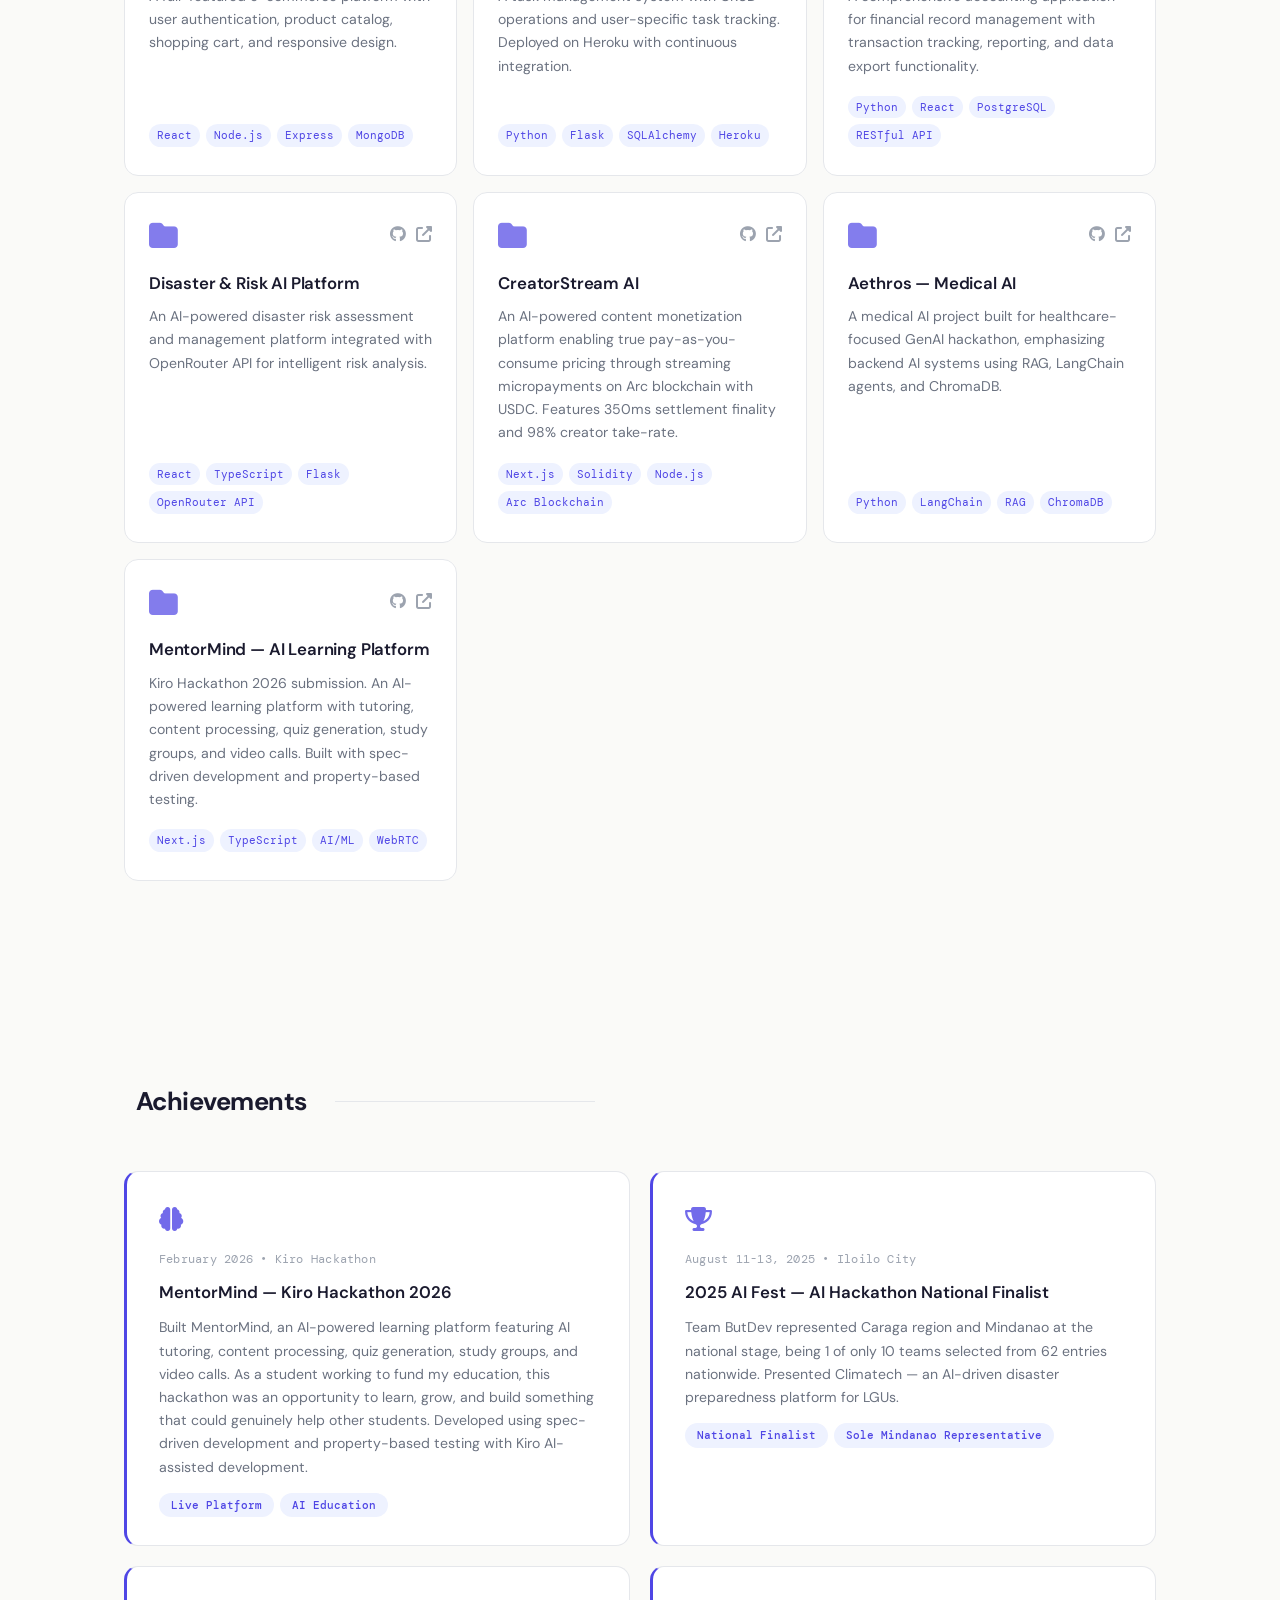
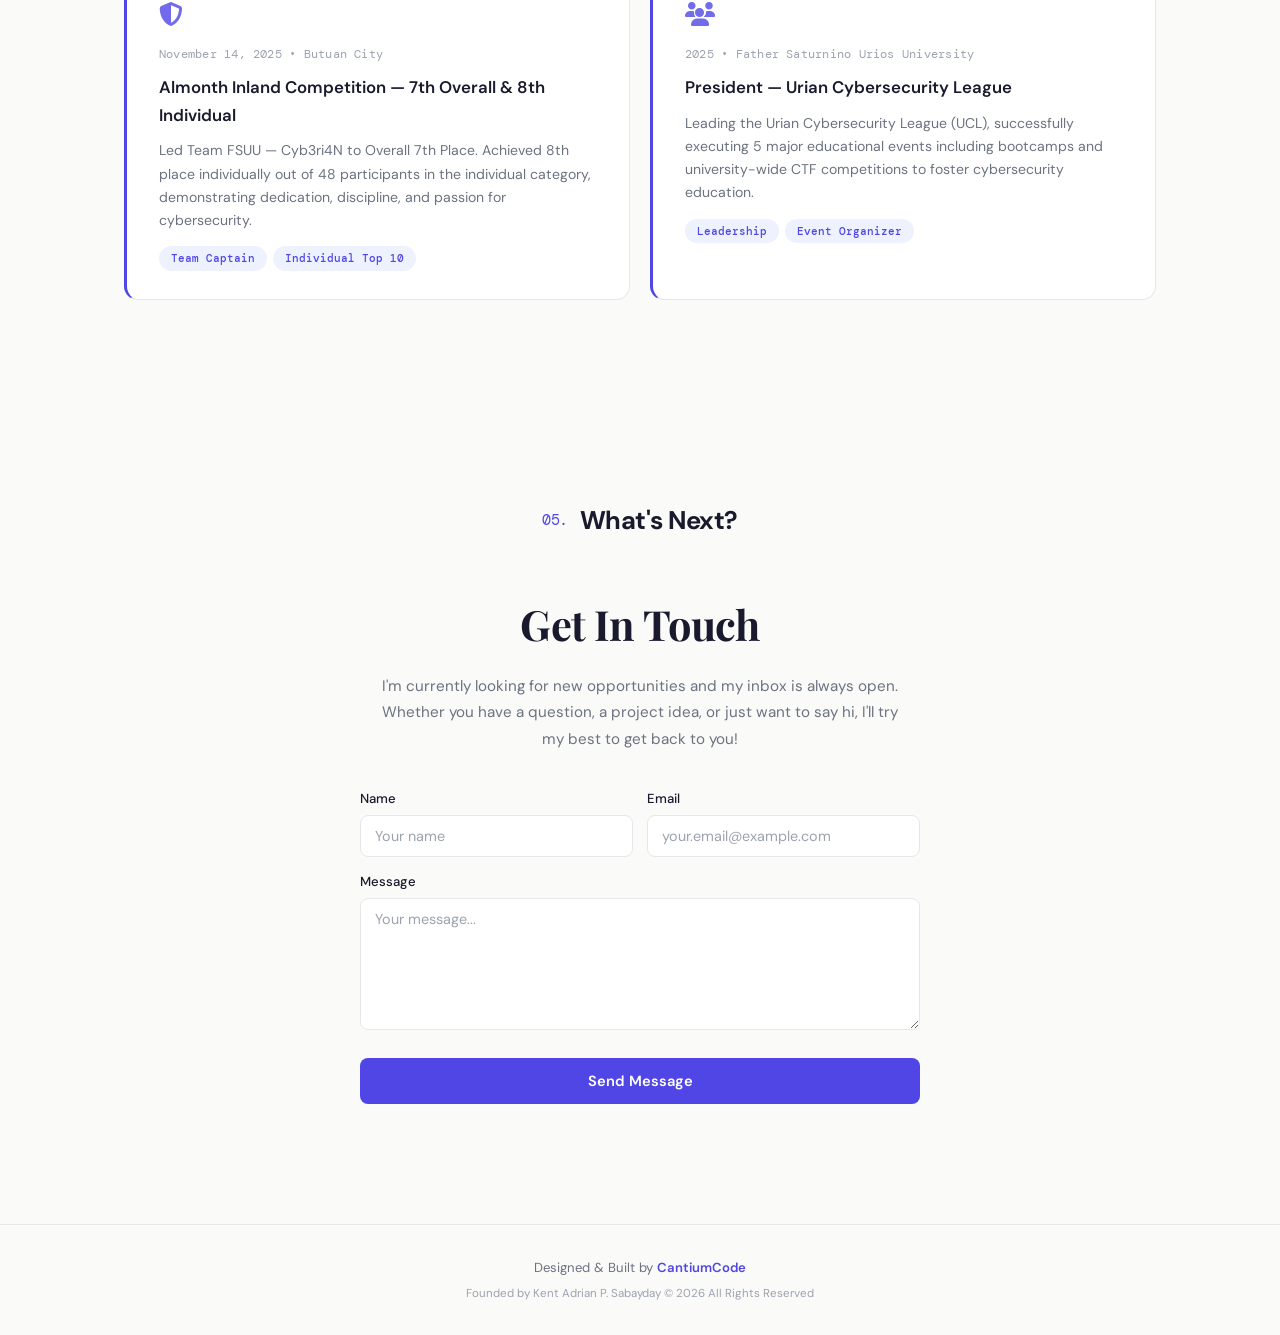
==== commit ad6cb454: "My portfoliio for web development" ====
--- a/index.html
+++ b/index.html
@@ -6,7 +6,7 @@
   <title>Kent Adrian Sabayday | CantiumCode</title>
   <meta name="description" content="Full Stack Developer portfolio of Kent Adrian Sabayday — CantiumCode. Based in Butuan City, Philippines." />
   <link rel="stylesheet" href="style.css" />
-  <link href="https://fonts.googleapis.com/css2?family=Inter:wght@300;400;500;600;700;800&family=Fira+Code:wght@400;500&display=swap" rel="stylesheet" />
+  <link href="https://fonts.googleapis.com/css2?family=DM+Sans:ital,wght@0,300;0,400;0,500;0,600;0,700;1,400&family=DM+Mono:wght@400;500&family=Playfair+Display:wght@600;700&display=swap" rel="stylesheet" />
   <link rel="stylesheet" href="https://cdnjs.cloudflare.com/ajax/libs/font-awesome/6.5.1/css/all.min.css" />
 </head>
 <body>
@@ -39,11 +39,11 @@
         <span></span><span></span><span></span>
       </button>
       <ul class="nav-links" id="nav-links">
-        <li><a href="#about"><span class="nav-number">01.</span> About</a></li>
-        <li><a href="#experience"><span class="nav-number">02.</span> Experience</a></li>
-        <li><a href="#projects"><span class="nav-number">03.</span> Projects</a></li>
-        <li><a href="#achievements"><span class="nav-number">04.</span> Achievements</a></li>
-        <li><a href="#contact"><span class="nav-number">05.</span> Contact</a></li>
+        <li><a href="#about"><span class="nav-number"></span> About</a></li>
+        <li><a href="#experience"><span class="nav-number"></span> Experience</a></li>
+        <li><a href="#projects"><span class="nav-number"></span> Projects</a></li>
+        <li><a href="#achievements"><span class="nav-number"></span> Achievements</a></li>
+        <li><a href="#contact"><span class="nav-number"></span> Contact</a></li>
         <li><a href="#" class="btn-resume" id="resumeBtn">Resume</a></li>
       </ul>
     </nav>
@@ -71,7 +71,7 @@
 
     <!-- ======= About ======= -->
     <section id="about" class="section">
-      <h2 class="section-heading fade-up"><span class="section-number">01.</span> About Me</h2>
+      <h2 class="section-heading fade-up"><span class="section-number"></span> About Me</h2>
       <div class="about-grid fade-up">
         <div class="about-text">
           <p>
@@ -109,7 +109,7 @@
 
     <!-- ======= Experience ======= -->
     <section id="experience" class="section">
-      <h2 class="section-heading fade-up"><span class="section-number">02.</span> Where I've Worked</h2>
+      <h2 class="section-heading fade-up"><span class="section-number"></span> Where I've Worked</h2>
       <div class="experience-container fade-up">
         <div class="exp-tabs" role="tablist">
           <button class="exp-tab active" data-tab="0" role="tab">MentorMind</button>
@@ -176,7 +176,7 @@
 
     <!-- ======= Projects ======= -->
     <section id="projects" class="section">
-      <h2 class="section-heading fade-up"><span class="section-number">03.</span> Some Things I've Built</h2>
+      <h2 class="section-heading fade-up"><span class="section-number"></span> Some Things I've Built</h2>
 
       <!-- Featured Project -->
       <div class="featured-project fade-up">
@@ -311,7 +311,7 @@
 
     <!-- ======= Achievements ======= -->
     <section id="achievements" class="section">
-      <h2 class="section-heading fade-up"><span class="section-number">04.</span> Achievements</h2>
+      <h2 class="section-heading fade-up"><span class="section-number"></span> Achievements</h2>
       <div class="achievements-grid">
         <!-- Achievement 1 -->
         <div class="achievement-card fade-up">
--- a/style.css
+++ b/style.css
@@ -1,25 +1,52 @@
 /* ===================================================
    CantiumCode Portfolio — Kent Adrian Sabayday
-   Modern dark-theme developer portfolio
+   Modern Minimal Design — Color Theory (60-30-10)
+   
+   PALETTE (Analogous warm neutrals + blue accent):
+   60% — Warm off-white backgrounds (#FAFAF8, #FFFFFF)
+   30% — Charcoal text & dark elements (#1a1a2e, #374151)
+   10% — Slate blue accent (#4F46E5) for CTAs & highlights
    =================================================== */
 
 /* ---------- CSS Custom Properties ---------- */
 :root {
-  --bg-dark: #0a192f;
-  --bg-light: #112240;
-  --bg-card: #172a45;
-  --accent: #64ffda;
-  --accent-tint: rgba(100, 255, 218, 0.1);
-  --text-primary: #ccd6f6;
-  --text-secondary: #8892b0;
-  --text-heading: #e6f1ff;
-  --white: #ffffff;
-  --font-main: 'Inter', -apple-system, BlinkMacSystemFont, 'Segoe UI', sans-serif;
-  --font-mono: 'Fira Code', 'Consolas', monospace;
-  --nav-height: 70px;
-  --transition: all 0.25s cubic-bezier(0.645, 0.045, 0.355, 1);
-  --border-radius: 6px;
-  --max-width: 1100px;
+  /* 60% — Backgrounds */
+  --bg-primary: #FAFAF8;
+  --bg-white: #FFFFFF;
+  --bg-subtle: #F3F4F6;
+
+  /* 30% — Text & neutrals */
+  --text-heading: #1a1a2e;
+  --text-primary: #374151;
+  --text-secondary: #6B7280;
+  --text-light: #9CA3AF;
+
+  /* 10% — Accent (Indigo-blue family) */
+  --accent: #4F46E5;
+  --accent-hover: #4338CA;
+  --accent-light: #EEF2FF;
+  --accent-tint: rgba(79, 70, 229, 0.08);
+
+  /* Utility */
+  --border: #E5E7EB;
+  --border-hover: #D1D5DB;
+  --shadow-sm: 0 1px 2px rgba(0, 0, 0, 0.04);
+  --shadow-md: 0 4px 16px rgba(0, 0, 0, 0.06);
+  --shadow-lg: 0 8px 30px rgba(0, 0, 0, 0.08);
+  --shadow-card: 0 1px 3px rgba(0, 0, 0, 0.04), 0 1px 2px rgba(0, 0, 0, 0.03);
+
+  /* Fonts */
+  --font-main: 'DM Sans', -apple-system, BlinkMacSystemFont, 'Segoe UI', sans-serif;
+  --font-mono: 'DM Mono', 'Consolas', monospace;
+  --font-display: 'Playfair Display', Georgia, serif;
+
+  /* Layout */
+  --nav-height: 72px;
+  --transition: all 0.2s ease;
+  --transition-slow: all 0.35s ease;
+  --border-radius: 8px;
+  --border-radius-lg: 14px;
+  --max-width: 1080px;
 }
 
 /* ---------- Reset & Base ---------- */
@@ -36,15 +63,16 @@
 
 body {
   font-family: var(--font-main);
-  background-color: var(--bg-dark);
-  color: var(--text-secondary);
-  line-height: 1.6;
+  background-color: var(--bg-primary);
+  color: var(--text-primary);
+  line-height: 1.65;
   overflow-x: hidden;
   -webkit-font-smoothing: antialiased;
+  -moz-osx-font-smoothing: grayscale;
 }
 
 ::selection {
-  background: var(--accent-tint);
+  background: var(--accent-light);
   color: var(--accent);
 }
 
@@ -69,8 +97,8 @@
   display: flex;
   align-items: center;
   justify-content: center;
-  background: var(--bg-dark);
-  transition: opacity 0.5s, visibility 0.5s;
+  background: var(--bg-white);
+  transition: opacity 0.4s ease, visibility 0.4s ease;
 }
 
 .loader.hidden {
@@ -80,14 +108,15 @@
 
 .loader-logo {
   font-family: var(--font-mono);
-  font-size: 3rem;
-  color: var(--accent);
+  font-size: 2rem;
+  color: var(--accent);
+  font-weight: 500;
   animation: pulse 1.5s ease infinite;
 }
 
 @keyframes pulse {
   0%, 100% { opacity: 1; transform: scale(1); }
-  50% { opacity: 0.5; transform: scale(0.95); }
+  50% { opacity: 0.4; transform: scale(0.97); }
 }
 
 /* ---------- Side Elements ---------- */
@@ -98,47 +127,47 @@
   z-index: 50;
 }
 
-.side-element.left { left: 30px; }
-.side-element.right { right: 30px; }
+.side-element.left { left: 32px; }
+.side-element.right { right: 32px; }
 
 .side-social {
   display: flex;
   flex-direction: column;
   align-items: center;
-  gap: 16px;
+  gap: 14px;
 }
 
 .side-social a {
-  color: var(--text-secondary);
-  font-size: 1.15rem;
-  padding: 6px;
+  color: var(--text-light);
+  font-size: 1.05rem;
+  padding: 5px;
   transition: var(--transition);
 }
 
 .side-social a:hover {
   color: var(--accent);
-  transform: translateY(-3px);
+  transform: translateY(-2px);
 }
 
 .side-email {
   font-family: var(--font-mono);
-  font-size: 0.75rem;
-  letter-spacing: 0.1em;
-  color: var(--text-secondary);
+  font-size: 0.72rem;
+  letter-spacing: 0.08em;
+  color: var(--text-light);
   writing-mode: vertical-rl;
   transition: var(--transition);
 }
 
 .side-email:hover {
   color: var(--accent);
-  transform: translateY(-3px);
+  transform: translateY(-2px);
 }
 
 .side-line {
   width: 1px;
-  height: 90px;
-  background: var(--text-secondary);
-  margin: 16px auto 0;
+  height: 80px;
+  background: var(--border);
+  margin: 14px auto 0;
 }
 
 /* ---------- Navbar ---------- */
@@ -148,16 +177,18 @@
   left: 0;
   right: 0;
   height: var(--nav-height);
-  background: rgba(10, 25, 47, 0.85);
-  backdrop-filter: blur(10px);
-  -webkit-backdrop-filter: blur(10px);
+  background: rgba(250, 250, 248, 0.88);
+  backdrop-filter: blur(12px);
+  -webkit-backdrop-filter: blur(12px);
   z-index: 100;
-  transition: var(--transition);
+  transition: var(--transition-slow);
+  border-bottom: 1px solid transparent;
 }
 
 .navbar.scrolled {
-  box-shadow: 0 10px 30px -10px rgba(2, 12, 27, 0.7);
-  height: 60px;
+  border-bottom-color: var(--border);
+  box-shadow: var(--shadow-sm);
+  height: 64px;
 }
 
 .navbar.hidden-nav {
@@ -165,7 +196,7 @@
 }
 
 .nav-container {
-  max-width: 1400px;
+  max-width: 1280px;
   margin: 0 auto;
   height: 100%;
   display: flex;
@@ -176,10 +207,10 @@
 
 .nav-logo {
   font-family: var(--font-mono);
-  font-size: 1.4rem;
-  font-weight: 700;
-  color: var(--accent);
-  letter-spacing: -1px;
+  font-size: 1.2rem;
+  font-weight: 500;
+  color: var(--text-heading);
+  letter-spacing: -0.5px;
 }
 
 .nav-logo:hover { color: var(--accent); }
@@ -187,33 +218,33 @@
 .nav-links {
   display: flex;
   align-items: center;
-  gap: 28px;
+  gap: 32px;
 }
 
 .nav-links a {
-  font-family: var(--font-mono);
-  font-size: 0.82rem;
-  color: var(--text-primary);
-  transition: var(--transition);
-}
-
-.nav-links a:hover { color: var(--accent); }
+  font-size: 0.88rem;
+  font-weight: 500;
+  color: var(--text-secondary);
+  transition: var(--transition);
+}
+
+.nav-links a:hover { color: var(--text-heading); }
 
 .nav-number {
-  color: var(--accent);
-  margin-right: 4px;
-  font-size: 0.78rem;
+  display: none;
 }
 
 .btn-resume {
-  border: 1px solid var(--accent);
+  border: 1.5px solid var(--accent);
   color: var(--accent) !important;
-  padding: 8px 16px;
+  padding: 7px 18px;
   border-radius: var(--border-radius);
+  font-weight: 500;
 }
 
 .btn-resume:hover {
-  background: var(--accent-tint);
+  background: var(--accent);
+  color: var(--bg-white) !important;
 }
 
 /* Hamburger */
@@ -222,8 +253,8 @@
   background: none;
   border: none;
   cursor: pointer;
-  width: 30px;
-  height: 24px;
+  width: 28px;
+  height: 22px;
   position: relative;
   z-index: 200;
 }
@@ -232,7 +263,7 @@
   display: block;
   width: 100%;
   height: 2px;
-  background: var(--accent);
+  background: var(--text-heading);
   border-radius: 2px;
   position: absolute;
   left: 0;
@@ -250,9 +281,10 @@
 /* ---------- Buttons ---------- */
 .btn {
   display: inline-block;
-  font-family: var(--font-mono);
-  font-size: 0.85rem;
-  padding: 14px 28px;
+  font-family: var(--font-main);
+  font-size: 0.88rem;
+  font-weight: 500;
+  padding: 13px 28px;
   border-radius: var(--border-radius);
   cursor: pointer;
   transition: var(--transition);
@@ -260,25 +292,27 @@
 }
 
 .btn-outline {
-  border: 1px solid var(--accent);
-  color: var(--accent);
+  border: 1.5px solid var(--border);
+  color: var(--text-primary);
   background: transparent;
 }
 
 .btn-outline:hover {
+  border-color: var(--accent);
+  color: var(--accent);
   background: var(--accent-tint);
 }
 
 .btn-primary {
   background: var(--accent);
-  color: var(--bg-dark);
+  color: #FFFFFF;
   font-weight: 600;
 }
 
 .btn-primary:hover {
-  background: #45e6c0;
-  transform: translateY(-2px);
-  box-shadow: 0 8px 24px rgba(100, 255, 218, 0.2);
+  background: var(--accent-hover);
+  transform: translateY(-1px);
+  box-shadow: 0 4px 14px rgba(79, 70, 229, 0.25);
 }
 
 /* ---------- Section Shared ---------- */
@@ -291,28 +325,29 @@
 .section-heading {
   display: flex;
   align-items: center;
-  gap: 10px;
-  font-size: 1.8rem;
+  gap: 12px;
+  font-size: 1.6rem;
   color: var(--text-heading);
   font-weight: 700;
-  margin-bottom: 40px;
+  margin-bottom: 48px;
+  letter-spacing: -0.02em;
   white-space: nowrap;
 }
 
 .section-heading::after {
   content: '';
   display: block;
-  width: 300px;
-  max-width: 100%;
+  flex: 1;
+  max-width: 260px;
   height: 1px;
-  background: var(--bg-card);
+  background: var(--border);
   margin-left: 16px;
 }
 
 .section-number {
   font-family: var(--font-mono);
   color: var(--accent);
-  font-size: 1.2rem;
+  font-size: 0.95rem;
   font-weight: 400;
 }
 
@@ -327,47 +362,53 @@
 }
 
 .hero-content {
-  max-width: 720px;
+  max-width: 680px;
 }
 
 .hero-greeting {
   font-family: var(--font-mono);
   color: var(--accent);
+  font-size: 0.92rem;
+  font-weight: 400;
+  margin-bottom: 14px;
+  letter-spacing: 0.02em;
+}
+
+.hero-name {
+  font-family: var(--font-display);
+  font-size: clamp(2.4rem, 5.5vw, 3.8rem);
+  color: var(--text-heading);
+  font-weight: 700;
+  line-height: 1.15;
+  margin-bottom: 10px;
+  letter-spacing: -0.02em;
+}
+
+.hero-tagline {
+  font-size: clamp(1.4rem, 3.5vw, 2.2rem);
+  color: var(--text-secondary);
+  font-weight: 500;
+  line-height: 1.2;
+  margin-bottom: 24px;
+  letter-spacing: -0.01em;
+}
+
+.hero-description {
+  max-width: 520px;
   font-size: 1rem;
-  margin-bottom: 16px;
-}
-
-.hero-name {
-  font-size: clamp(2.5rem, 6vw, 4.5rem);
+  line-height: 1.75;
+  color: var(--text-secondary);
+  margin-bottom: 36px;
+}
+
+.hero-description strong {
   color: var(--text-heading);
-  font-weight: 800;
-  line-height: 1.1;
-  margin-bottom: 8px;
-}
-
-.hero-tagline {
-  font-size: clamp(2rem, 5vw, 3.8rem);
-  color: var(--text-secondary);
-  font-weight: 700;
-  line-height: 1.1;
-  margin-bottom: 24px;
-}
-
-.hero-description {
-  max-width: 540px;
-  font-size: 1.05rem;
-  line-height: 1.7;
-  margin-bottom: 40px;
-}
-
-.hero-description strong {
-  color: var(--accent);
-  font-weight: 500;
+  font-weight: 600;
 }
 
 .hero-cta {
   display: flex;
-  gap: 16px;
+  gap: 12px;
   flex-wrap: wrap;
 }
 
@@ -375,41 +416,43 @@
 .about-grid {
   display: grid;
   grid-template-columns: 3fr 2fr;
-  gap: 50px;
+  gap: 48px;
   align-items: start;
 }
 
 .about-text p {
   margin-bottom: 16px;
-  font-size: 1rem;
-  line-height: 1.7;
+  font-size: 0.95rem;
+  line-height: 1.75;
+  color: var(--text-secondary);
 }
 
 .about-text strong {
-  color: var(--text-primary);
+  color: var(--text-heading);
+  font-weight: 600;
 }
 
 .tech-list {
   display: grid;
   grid-template-columns: 1fr 1fr;
-  gap: 8px 16px;
+  gap: 8px 20px;
   margin-top: 20px;
 }
 
 .tech-list li {
   font-family: var(--font-mono);
-  font-size: 0.82rem;
-  color: var(--text-secondary);
+  font-size: 0.8rem;
+  color: var(--text-primary);
   position: relative;
   padding-left: 18px;
 }
 
 .tech-list li::before {
-  content: '▹';
+  content: '—';
   color: var(--accent);
   position: absolute;
   left: 0;
-  font-size: 0.9rem;
+  font-weight: 500;
 }
 
 .about-image {
@@ -419,25 +462,26 @@
 
 .image-wrapper {
   position: relative;
-  width: 280px;
-  height: 320px;
+  width: 260px;
+  height: 300px;
 }
 
 .image-placeholder {
   width: 100%;
   height: 100%;
-  background: var(--bg-light);
-  border-radius: var(--border-radius);
+  background: var(--bg-subtle);
+  border-radius: var(--border-radius-lg);
   display: flex;
   flex-direction: column;
   align-items: center;
   justify-content: center;
-  gap: 12px;
-  color: var(--accent);
+  gap: 10px;
+  color: var(--text-light);
   position: relative;
   z-index: 2;
   transition: var(--transition);
   overflow: hidden;
+  border: 1px solid var(--border);
 }
 
 .image-placeholder::before {
@@ -452,38 +496,39 @@
 .image-wrapper:hover .image-placeholder::before { opacity: 1; }
 
 .image-placeholder i {
-  font-size: 4rem;
-  opacity: 0.6;
+  font-size: 3.5rem;
+  opacity: 0.35;
 }
 
 .image-placeholder span {
   font-family: var(--font-mono);
-  font-size: 0.8rem;
-  opacity: 0.5;
+  font-size: 0.75rem;
+  opacity: 0.4;
 }
 
 .image-border {
   position: absolute;
-  top: 16px;
-  left: 16px;
+  top: 12px;
+  left: 12px;
   width: 100%;
   height: 100%;
-  border: 2px solid var(--accent);
-  border-radius: var(--border-radius);
+  border: 2px solid var(--accent-light);
+  border-radius: var(--border-radius-lg);
   z-index: 1;
   transition: var(--transition);
 }
 
 .image-wrapper:hover .image-border {
-  top: 10px;
-  left: 10px;
+  top: 8px;
+  left: 8px;
+  border-color: var(--accent);
 }
 
 /* ---------- Experience ---------- */
 .experience-container {
   display: flex;
   gap: 32px;
-  min-height: 340px;
+  min-height: 320px;
 }
 
 .exp-tabs {
@@ -491,7 +536,7 @@
   flex-direction: column;
   position: relative;
   min-width: 180px;
-  border-left: 2px solid var(--bg-card);
+  border-left: 2px solid var(--border);
 }
 
 .tab-indicator {
@@ -502,13 +547,14 @@
   height: 42px;
   background: var(--accent);
   transition: transform 0.3s ease;
+  border-radius: 1px;
 }
 
 .exp-tab {
   background: none;
   border: none;
   font-family: var(--font-mono);
-  font-size: 0.82rem;
+  font-size: 0.8rem;
   color: var(--text-secondary);
   padding: 10px 20px;
   text-align: left;
@@ -516,6 +562,7 @@
   transition: var(--transition);
   white-space: nowrap;
   height: 42px;
+  border-radius: 0 var(--border-radius) var(--border-radius) 0;
 }
 
 .exp-tab:hover {
@@ -525,6 +572,7 @@
 
 .exp-tab.active {
   color: var(--accent);
+  background: var(--accent-tint);
 }
 
 .exp-panels { flex: 1; }
@@ -537,12 +585,12 @@
 .exp-panel.active { display: block; }
 
 @keyframes fadeIn {
-  from { opacity: 0; transform: translateY(8px); }
+  from { opacity: 0; transform: translateY(6px); }
   to { opacity: 1; transform: translateY(0); }
 }
 
 .exp-title {
-  font-size: 1.15rem;
+  font-size: 1.1rem;
   color: var(--text-heading);
   font-weight: 600;
   margin-bottom: 4px;
@@ -550,30 +598,31 @@
 
 .exp-company {
   color: var(--accent);
-  font-weight: 400;
+  font-weight: 500;
 }
 
 .exp-date {
   font-family: var(--font-mono);
-  font-size: 0.8rem;
-  color: var(--text-secondary);
-  margin-bottom: 20px;
+  font-size: 0.78rem;
+  color: var(--text-light);
+  margin-bottom: 18px;
 }
 
 .exp-list li {
   position: relative;
-  padding-left: 24px;
+  padding-left: 22px;
   margin-bottom: 10px;
-  font-size: 0.95rem;
-  line-height: 1.5;
+  font-size: 0.92rem;
+  line-height: 1.6;
+  color: var(--text-secondary);
 }
 
 .exp-list li::before {
-  content: '▹';
+  content: '—';
   color: var(--accent);
   position: absolute;
   left: 0;
-  font-size: 1rem;
+  font-weight: 500;
 }
 
 /* ---------- Projects ---------- */
@@ -581,13 +630,19 @@
 .featured-project {
   display: grid;
   grid-template-columns: 1fr 1fr;
-  gap: 24px;
+  gap: 0;
   align-items: center;
-  margin-bottom: 60px;
-  background: var(--bg-light);
-  border-radius: 12px;
+  margin-bottom: 56px;
+  background: var(--bg-white);
+  border-radius: var(--border-radius-lg);
   overflow: hidden;
-  border: 1px solid rgba(100, 255, 218, 0.08);
+  border: 1px solid var(--border);
+  transition: var(--transition);
+}
+
+.featured-project:hover {
+  box-shadow: var(--shadow-lg);
+  border-color: var(--border-hover);
 }
 
 .fp-content {
@@ -597,48 +652,62 @@
 .fp-label {
   font-family: var(--font-mono);
   color: var(--accent);
-  font-size: 0.82rem;
+  font-size: 0.78rem;
   margin-bottom: 8px;
+  font-weight: 500;
+  text-transform: uppercase;
+  letter-spacing: 0.06em;
 }
 
 .fp-title {
-  font-size: 1.6rem;
+  font-size: 1.45rem;
   color: var(--text-heading);
   font-weight: 700;
-  margin-bottom: 20px;
+  margin-bottom: 18px;
+  letter-spacing: -0.01em;
 }
 
 .fp-description {
-  background: var(--bg-card);
-  padding: 20px;
+  background: var(--bg-subtle);
+  padding: 18px 20px;
   border-radius: var(--border-radius);
-  font-size: 0.95rem;
+  font-size: 0.9rem;
   line-height: 1.7;
-  margin-bottom: 20px;
+  margin-bottom: 18px;
+  color: var(--text-secondary);
+  border: 1px solid var(--border);
 }
 
 .fp-description strong {
-  color: var(--text-primary);
+  color: var(--text-heading);
+  font-weight: 600;
 }
 
 .fp-tech {
   display: flex;
   flex-wrap: wrap;
-  gap: 12px;
+  gap: 8px;
   margin-bottom: 16px;
-  font-family: var(--font-mono);
-  font-size: 0.78rem;
-  color: var(--text-secondary);
+}
+
+.fp-tech li {
+  font-family: var(--font-mono);
+  font-size: 0.72rem;
+  color: var(--accent);
+  background: var(--accent-light);
+  padding: 3px 10px;
+  border-radius: 20px;
+  font-weight: 500;
 }
 
 .fp-links {
   display: flex;
-  gap: 16px;
+  gap: 14px;
 }
 
 .fp-links a {
-  color: var(--text-secondary);
-  font-size: 1.2rem;
+  color: var(--text-light);
+  font-size: 1.1rem;
   transition: var(--transition);
 }
 
@@ -646,153 +715,169 @@
 
 .fp-image {
   height: 100%;
+  min-height: 280px;
   display: flex;
   align-items: center;
   justify-content: center;
-  background: linear-gradient(135deg, var(--bg-card), var(--bg-light));
+  background: linear-gradient(135deg, var(--accent-light), var(--bg-subtle));
 }
 
 .fp-image-placeholder {
-  font-size: 6rem;
-  color: var(--accent);
-  opacity: 0.15;
-  padding: 40px;
+  font-size: 5rem;
+  color: var(--accent);
+  opacity: 0.12;
 }
 
 /* Project Cards */
 .projects-grid {
   display: grid;
   grid-template-columns: repeat(auto-fill, minmax(300px, 1fr));
-  gap: 20px;
+  gap: 16px;
 }
 
 .project-card {
-  background: var(--bg-light);
-  padding: 32px 28px;
-  border-radius: 8px;
+  background: var(--bg-white);
+  padding: 28px 24px;
+  border-radius: var(--border-radius-lg);
   display: flex;
   flex-direction: column;
   transition: var(--transition);
-  border: 1px solid transparent;
+  border: 1px solid var(--border);
   cursor: default;
 }
 
 .project-card:hover {
-  transform: translateY(-6px);
-  border-color: rgba(100, 255, 218, 0.15);
-  box-shadow: 0 10px 40px -15px rgba(2, 12, 27, 0.5);
+  transform: translateY(-4px);
+  border-color: var(--border-hover);
+  box-shadow: var(--shadow-lg);
 }
 
 .pc-top {
   display: flex;
   justify-content: space-between;
   align-items: center;
-  margin-bottom: 24px;
+  margin-bottom: 20px;
 }
 
 .pc-folder {
-  font-size: 2.2rem;
-  color: var(--accent);
+  font-size: 1.8rem;
+  color: var(--accent);
+  opacity: 0.7;
 }
 
 .pc-links {
   display: flex;
-  gap: 12px;
+  gap: 10px;
 }
 
 .pc-links a {
-  color: var(--text-secondary);
-  font-size: 1.1rem;
+  color: var(--text-light);
+  font-size: 1rem;
   transition: var(--transition);
 }
 
 .pc-links a:hover { color: var(--accent); }
 
 .pc-title {
-  font-size: 1.15rem;
+  font-size: 1.05rem;
   color: var(--text-heading);
   font-weight: 600;
-  margin-bottom: 10px;
-  transition: var(--transition);
+  margin-bottom: 8px;
+  transition: var(--transition);
+  letter-spacing: -0.01em;
 }
 
 .project-card:hover .pc-title { color: var(--accent); }
 
 .pc-desc {
-  font-size: 0.9rem;
-  line-height: 1.6;
+  font-size: 0.88rem;
+  line-height: 1.65;
   flex: 1;
-  margin-bottom: 20px;
+  margin-bottom: 18px;
+  color: var(--text-secondary);
 }
 
 .pc-tech {
   display: flex;
   flex-wrap: wrap;
-  gap: 10px;
-  font-family: var(--font-mono);
-  font-size: 0.75rem;
-  color: var(--text-secondary);
+  gap: 6px;
+}
+
+.pc-tech li {
+  font-family: var(--font-mono);
+  font-size: 0.7rem;
+  color: var(--accent);
+  background: var(--accent-light);
+  padding: 2px 8px;
+  border-radius: 12px;
 }
 
 /* ---------- Achievements ---------- */
 .achievements-grid {
   display: grid;
   grid-template-columns: repeat(auto-fill, minmax(480px, 1fr));
-  gap: 24px;
+  gap: 20px;
 }
 
 .achievement-card {
-  background: var(--bg-light);
-  padding: 32px;
-  border-radius: 10px;
+  background: var(--bg-white);
+  padding: 28px 28px 28px 32px;
+  border-radius: var(--border-radius-lg);
   border-left: 3px solid var(--accent);
   transition: var(--transition);
+  border-top: 1px solid var(--border);
+  border-right: 1px solid var(--border);
+  border-bottom: 1px solid var(--border);
 }
 
 .achievement-card:hover {
-  transform: translateY(-5px);
-  box-shadow: 0 12px 40px -15px rgba(2, 12, 27, 0.5);
+  transform: translateY(-4px);
+  box-shadow: var(--shadow-lg);
 }
 
 .ac-icon {
-  font-size: 1.8rem;
-  color: var(--accent);
-  margin-bottom: 12px;
+  font-size: 1.5rem;
+  color: var(--accent);
+  margin-bottom: 10px;
+  opacity: 0.8;
 }
 
 .ac-badge {
   font-family: var(--font-mono);
-  font-size: 0.75rem;
-  color: var(--accent);
+  font-size: 0.72rem;
+  color: var(--text-light);
   margin-bottom: 10px;
+  letter-spacing: 0.02em;
 }
 
 .ac-title {
-  font-size: 1.15rem;
+  font-size: 1.05rem;
   color: var(--text-heading);
   font-weight: 600;
-  margin-bottom: 12px;
+  margin-bottom: 10px;
 }
 
 .ac-desc {
-  font-size: 0.9rem;
-  line-height: 1.6;
-  margin-bottom: 16px;
+  font-size: 0.88rem;
+  line-height: 1.65;
+  margin-bottom: 14px;
+  color: var(--text-secondary);
 }
 
 .ac-tags {
   display: flex;
   flex-wrap: wrap;
-  gap: 8px;
+  gap: 6px;
 }
 
 .ac-tags span {
   font-family: var(--font-mono);
-  font-size: 0.72rem;
-  background: var(--accent-tint);
-  color: var(--accent);
-  padding: 4px 12px;
+  font-size: 0.7rem;
+  background: var(--accent-light);
+  color: var(--accent);
+  padding: 3px 12px;
   border-radius: 20px;
+  font-weight: 500;
 }
 
 /* ---------- Contact ---------- */
@@ -807,21 +892,24 @@
 .section-contact .section-heading::after { display: none; }
 
 .contact-title {
-  font-size: clamp(2rem, 4vw, 3rem);
+  font-family: var(--font-display);
+  font-size: clamp(1.8rem, 3.5vw, 2.6rem);
   color: var(--text-heading);
   font-weight: 700;
-  margin-bottom: 16px;
+  margin-bottom: 14px;
+  letter-spacing: -0.02em;
 }
 
 .contact-desc {
+  max-width: 520px;
+  margin: 0 auto 36px;
+  font-size: 0.95rem;
+  line-height: 1.75;
+  color: var(--text-secondary);
+}
+
+.contact-form {
   max-width: 560px;
-  margin: 0 auto 40px;
-  font-size: 1rem;
-  line-height: 1.7;
-}
-
-.contact-form {
-  max-width: 600px;
   margin: 0 auto;
   text-align: left;
 }
@@ -829,30 +917,30 @@
 .form-row {
   display: grid;
   grid-template-columns: 1fr 1fr;
-  gap: 16px;
+  gap: 14px;
 }
 
 .form-group {
-  margin-bottom: 16px;
+  margin-bottom: 14px;
 }
 
 .form-group label {
   display: block;
-  font-family: var(--font-mono);
-  font-size: 0.8rem;
-  color: var(--accent);
-  margin-bottom: 6px;
+  font-size: 0.82rem;
+  font-weight: 500;
+  color: var(--text-heading);
+  margin-bottom: 5px;
 }
 
 .form-group input,
 .form-group textarea {
   width: 100%;
-  background: var(--bg-light);
-  border: 1px solid var(--bg-card);
+  background: var(--bg-white);
+  border: 1.5px solid var(--border);
   color: var(--text-primary);
   font-family: var(--font-main);
   font-size: 0.9rem;
-  padding: 12px 16px;
+  padding: 11px 14px;
   border-radius: var(--border-radius);
   transition: var(--transition);
   outline: none;
@@ -862,36 +950,37 @@
 .form-group input:focus,
 .form-group textarea:focus {
   border-color: var(--accent);
-  box-shadow: 0 0 0 2px var(--accent-tint);
+  box-shadow: 0 0 0 3px var(--accent-tint);
 }
 
 .form-group input::placeholder,
 .form-group textarea::placeholder {
-  color: #4a5568;
+  color: var(--text-light);
 }
 
 .btn-submit {
   width: 100%;
-  margin-top: 8px;
-  font-size: 0.95rem;
-  padding: 14px;
+  margin-top: 6px;
+  font-size: 0.92rem;
+  padding: 13px;
 }
 
 /* ---------- Footer ---------- */
 .footer {
   text-align: center;
-  padding: 24px;
-  font-family: var(--font-mono);
-  font-size: 0.78rem;
+  padding: 32px 24px;
+  font-size: 0.82rem;
   color: var(--text-secondary);
-}
-
-.footer strong { color: var(--accent); }
+  border-top: 1px solid var(--border);
+  margin-top: 20px;
+}
+
+.footer strong { color: var(--accent); font-weight: 600; }
 
 .footer-sub {
-  margin-top: 6px;
+  margin-top: 5px;
   font-size: 0.72rem;
-  opacity: 0.7;
+  color: var(--text-light);
 }
 
 /* ---------- Animations ---------- */
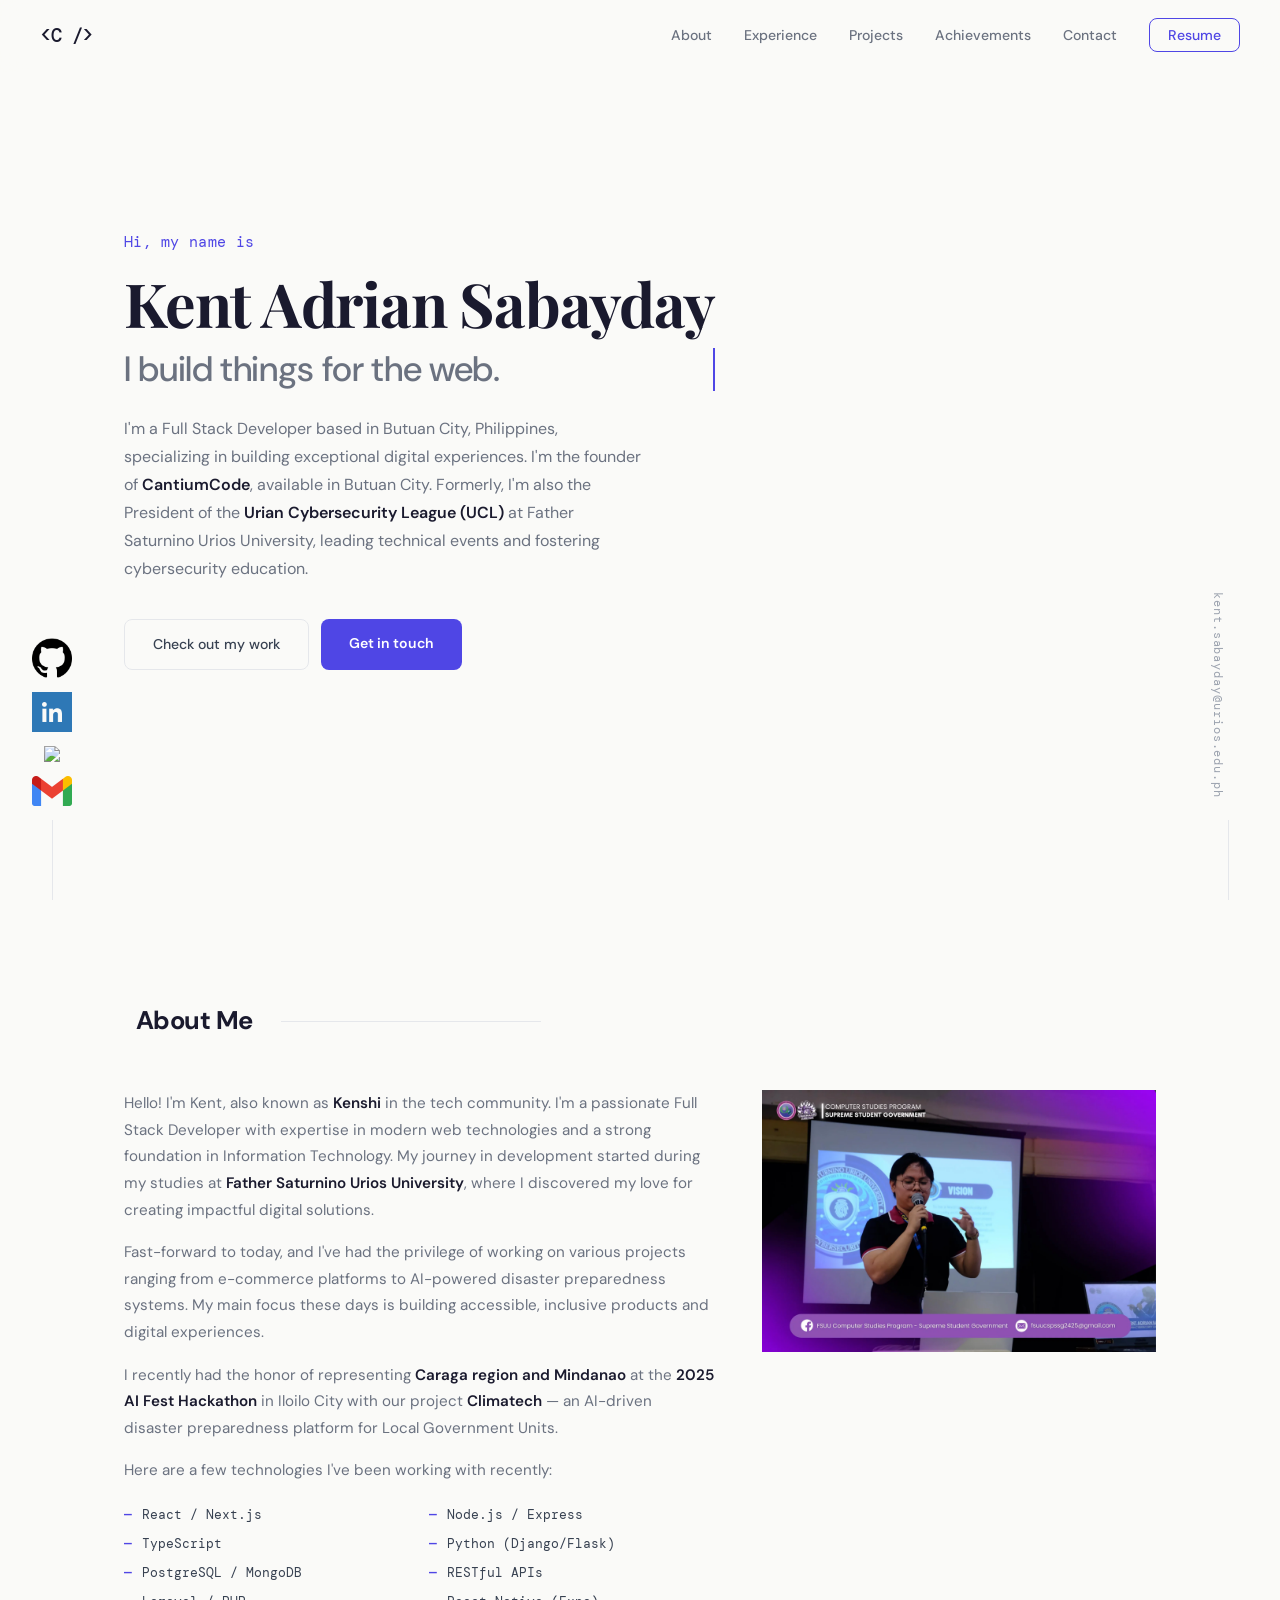
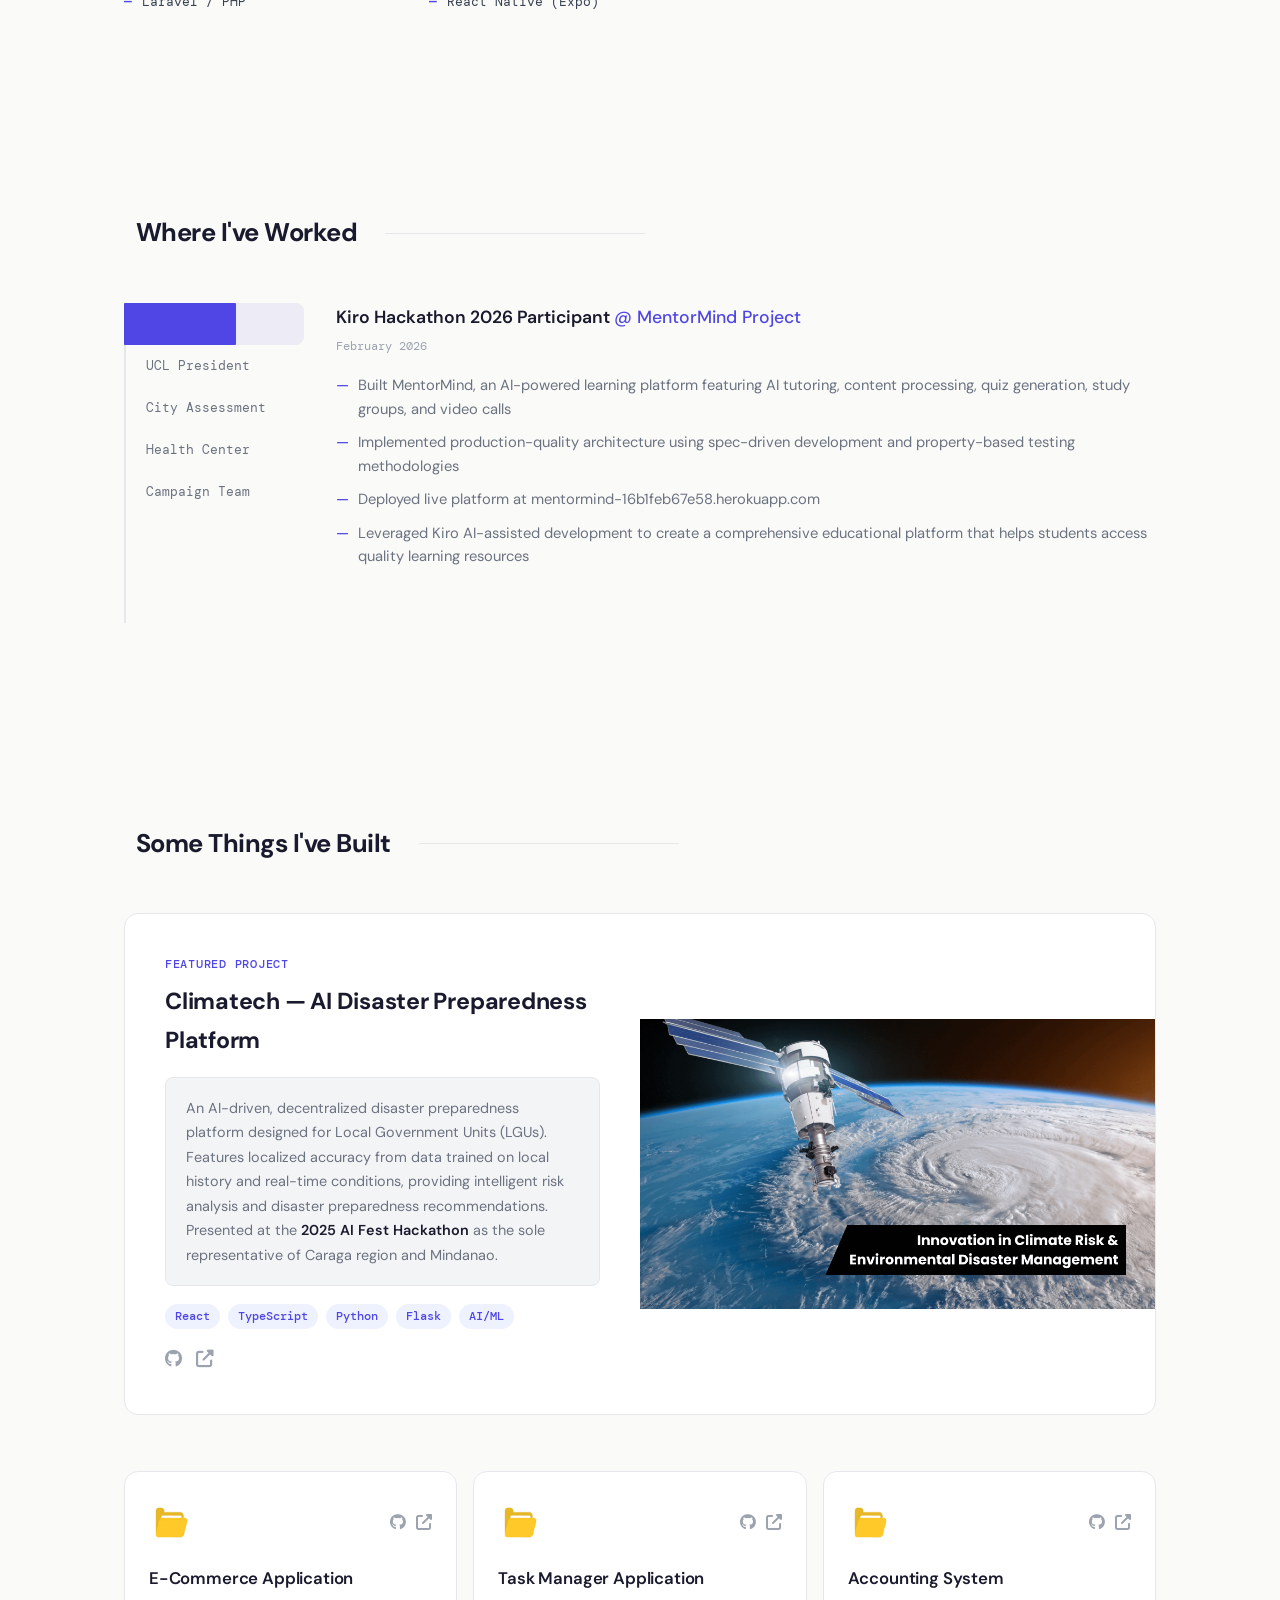
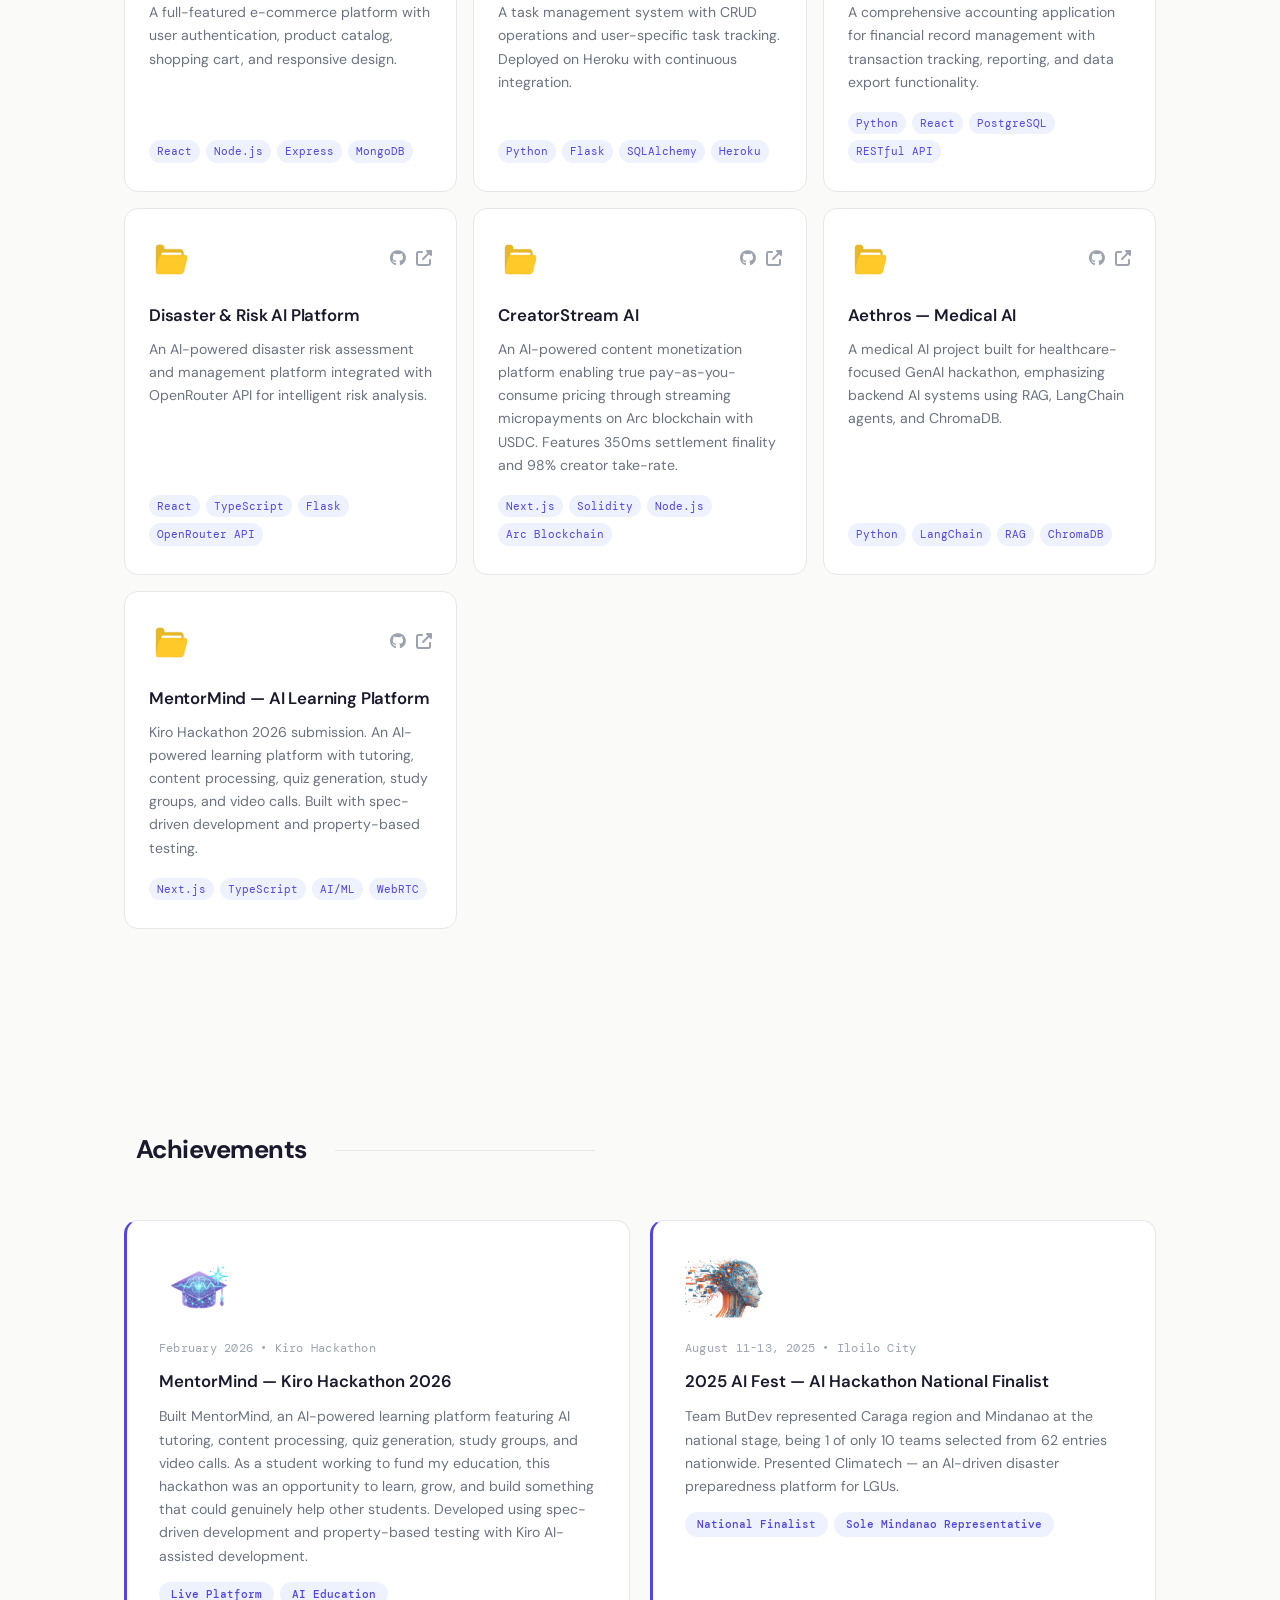
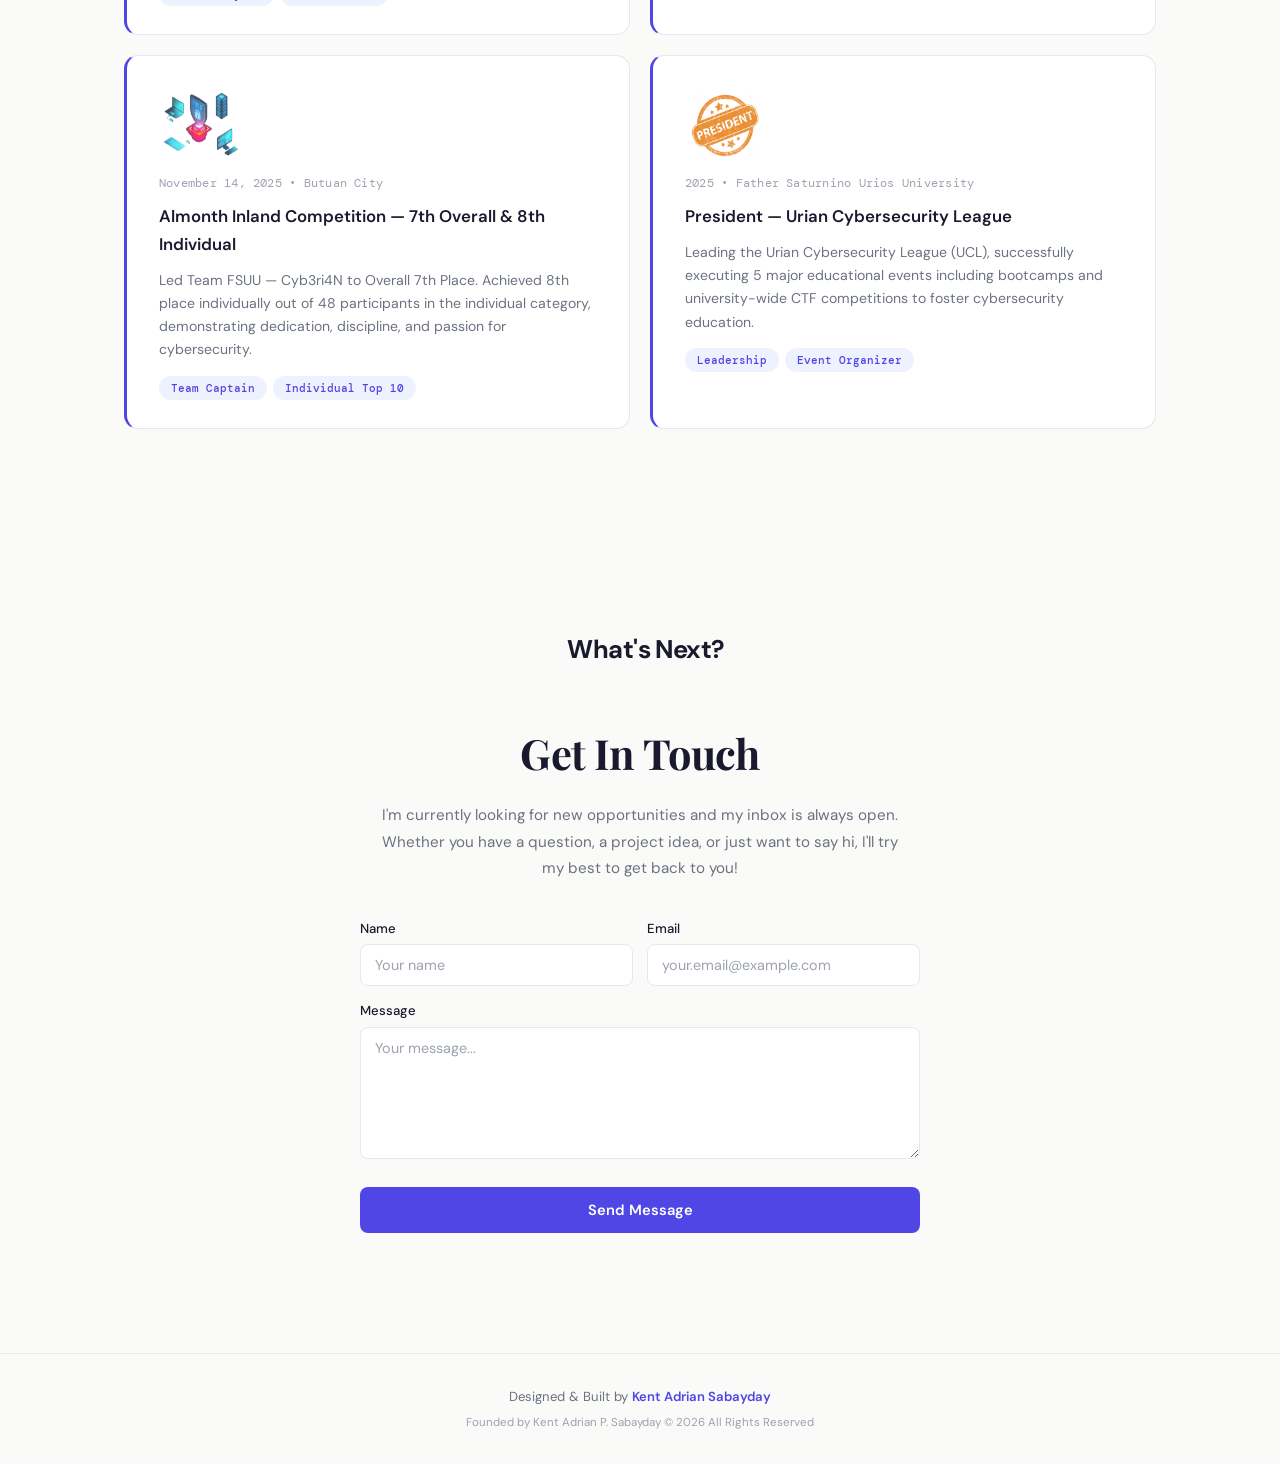
==== commit 1eeb5532: "Improving UI" ====
--- a/index.html
+++ b/index.html
@@ -18,10 +18,10 @@
   <!-- ======= Side Elements ======= -->
   <div class="side-element left">
     <ul class="side-social">
-      <li><a href="https://github.com/" target="_blank" aria-label="GitHub"><i class="fab fa-github"></i></a></li>
-      <li><a href="https://linkedin.com/" target="_blank" aria-label="LinkedIn"><i class="fab fa-linkedin-in"></i></a></li>
-      <li><a href="https://twitter.com/" target="_blank" aria-label="Twitter"><i class="fab fa-twitter"></i></a></li>
-      <li><a href="mailto:kent.sabayday@urios.edu.ph" aria-label="Email"><i class="fas fa-envelope"></i></a></li>
+      <li><img src="./sources/github.png" target="_blank" aria-label="GitHub"></i></a></li>
+      <li><img src="./sources/linkedin.png" target="_blank" aria-label="LinkedIn" ></i></a></li>
+      <li><img src="./sources/twitter.png" target="_blank" aria-label="Twitter"></i></a></li>
+      <li><img src="./sources/gmail.png" aria-label="Email"></i></a></li>
     </ul>
     <div class="side-line"></div>
   </div>
@@ -54,7 +54,7 @@
     <section id="hero" class="hero">
       <div class="hero-content">
         <p class="hero-greeting fade-up">Hi, my name is</p>
-        <h1 class="hero-name fade-up" style="animation-delay:.1s">Kent Adrian Sabayday.</h1>
+        <h1 class="hero-name fade-up" style="animation-delay:.1s">Kent Adrian Sabayday</h1>
         <h2 class="hero-tagline fade-up" style="animation-delay:.2s">I build things for the web.</h2>
         <p class="hero-description fade-up" style="animation-delay:.3s">
           I'm a Full Stack Developer based in Butuan City, Philippines, specializing in building exceptional digital experiences.
@@ -96,13 +96,7 @@
           </ul>
         </div>
         <div class="about-image">
-          <div class="image-wrapper">
-            <div class="image-placeholder">
-              <i class="fas fa-user-astronaut"></i>
-              <span>Kent Adrian Sabayday</span>
-            </div>
-            <div class="image-border"></div>
-          </div>
+              <img src="./sources/profile.png" alt="Profile Picture of Kent Adrian Sabayday" class="profile-image" /> 
         </div>
       </div>
     </section>
@@ -194,8 +188,8 @@
             <a href="#" aria-label="External Link"><i class="fas fa-external-link-alt"></i></a>
           </div>
         </div>
-        <div class="fp-image">
-          <div class="fp-image-placeholder"><i class="fas fa-cloud-sun-rain"></i></div>
+        <div>
+          <img src="./sources/climatech.png" alt="Screenshot of Climatech — AI Disaster Preparedness Platform" class="fp-img" />
         </div>
       </div>
 
@@ -204,7 +198,7 @@
         <!-- Project Card 1 -->
         <div class="project-card fade-up">
           <div class="pc-top">
-            <i class="fas fa-folder pc-folder"></i>
+            <img src="./sources/folder.png" alt="Screenshot of E-Commerce Application" class="pc-img" width="45" height="45" />
             <div class="pc-links">
               <a href="#"><i class="fab fa-github"></i></a>
               <a href="#"><i class="fas fa-external-link-alt"></i></a>
@@ -219,7 +213,7 @@
         <!-- Project Card 2 -->
         <div class="project-card fade-up">
           <div class="pc-top">
-            <i class="fas fa-folder pc-folder"></i>
+            <img src="./sources/folder.png" alt="Screenshot of Task Manager Application" class="pc-img" width="45" height="45" />
             <div class="pc-links">
               <a href="#"><i class="fab fa-github"></i></a>
               <a href="#"><i class="fas fa-external-link-alt"></i></a>
@@ -234,7 +228,7 @@
         <!-- Project Card 3 -->
         <div class="project-card fade-up">
           <div class="pc-top">
-            <i class="fas fa-folder pc-folder"></i>
+            <img src="./sources/folder.png" alt="Screenshot of Accounting System" class="pc-img" width="45" height="45" />
             <div class="pc-links">
               <a href="#"><i class="fab fa-github"></i></a>
               <a href="#"><i class="fas fa-external-link-alt"></i></a>
@@ -249,7 +243,7 @@
         <!-- Project Card 4 -->
         <div class="project-card fade-up">
           <div class="pc-top">
-            <i class="fas fa-folder pc-folder"></i>
+            <img src="./sources/folder.png" alt="Screenshot of Disaster & Risk AI Platform" class="pc-img" width="45" height="45" />
             <div class="pc-links">
               <a href="#"><i class="fab fa-github"></i></a>
               <a href="#"><i class="fas fa-external-link-alt"></i></a>
@@ -264,7 +258,7 @@
         <!-- Project Card 5 -->
         <div class="project-card fade-up">
           <div class="pc-top">
-            <i class="fas fa-folder pc-folder"></i>
+            <img src="./sources/folder.png" alt="Screenshot of CreatorStream AI" class="pc-img" width="45" height="45" />
             <div class="pc-links">
               <a href="#"><i class="fab fa-github"></i></a>
               <a href="#"><i class="fas fa-external-link-alt"></i></a>
@@ -279,7 +273,7 @@
         <!-- Project Card 6 -->
         <div class="project-card fade-up">
           <div class="pc-top">
-            <i class="fas fa-folder pc-folder"></i>
+            <img src="./sources/folder.png" alt="Screenshot of Aethros — Medical AI" class="pc-img" width="45" height="45"   />
             <div class="pc-links">
               <a href="#"><i class="fab fa-github"></i></a>
               <a href="#"><i class="fas fa-external-link-alt"></i></a>
@@ -294,7 +288,7 @@
         <!-- Project Card 7 -->
         <div class="project-card fade-up">
           <div class="pc-top">
-            <i class="fas fa-folder pc-folder"></i>
+            <img src="./sources/folder.png" alt="Screenshot of MentorMind — AI Learning Platform" class="pc-img" width="45" height="45"/>
             <div class="pc-links">
               <a href="#"><i class="fab fa-github"></i></a>
               <a href="#"><i class="fas fa-external-link-alt"></i></a>
@@ -315,7 +309,7 @@
       <div class="achievements-grid">
         <!-- Achievement 1 -->
         <div class="achievement-card fade-up">
-          <div class="ac-icon"><i class="fas fa-brain"></i></div>
+          <div class="ac-icon"><img src="./sources/mentormind.png" alt="MentorMind — Kiro Hackathon 2026" width="80" height="80"></div>
           <div class="ac-badge">February 2026 &bull; Kiro Hackathon</div>
           <h3 class="ac-title">MentorMind — Kiro Hackathon 2026</h3>
           <p class="ac-desc">Built MentorMind, an AI-powered learning platform featuring AI tutoring, content processing, quiz generation, study groups, and video calls. As a student working to fund my education, this hackathon was an opportunity to learn, grow, and build something that could genuinely help other students. Developed using spec-driven development and property-based testing with Kiro AI-assisted development.</p>
@@ -325,7 +319,7 @@
         </div>
         <!-- Achievement 2 -->
         <div class="achievement-card fade-up">
-          <div class="ac-icon"><i class="fas fa-trophy"></i></div>
+          <div class="ac-icon"><img src="./sources/aifest.png" alt="AI Fest — National Finalist" width="80" height="80"></div>
           <div class="ac-badge">August 11-13, 2025 &bull; Iloilo City</div>
           <h3 class="ac-title">2025 AI Fest — AI Hackathon National Finalist</h3>
           <p class="ac-desc">Team ButDev represented Caraga region and Mindanao at the national stage, being 1 of only 10 teams selected from 62 entries nationwide. Presented Climatech — an AI-driven disaster preparedness platform for LGUs.</p>
@@ -335,7 +329,7 @@
         </div>
         <!-- Achievement 3 -->
         <div class="achievement-card fade-up">
-          <div class="ac-icon"><i class="fas fa-shield-alt"></i></div>
+          <div class="ac-icon"><img src="./sources/hack.png" alt="Almonth Inland Competition — 7th Overall & 8th Individual" width="80" height="80"></div>
           <div class="ac-badge">November 14, 2025 &bull; Butuan City</div>
           <h3 class="ac-title">Almonth Inland Competition — 7th Overall &amp; 8th Individual</h3>
           <p class="ac-desc">Led Team FSUU — Cyb3ri4N to Overall 7th Place. Achieved 8th place individually out of 48 participants in the individual category, demonstrating dedication, discipline, and passion for cybersecurity.</p>
@@ -345,7 +339,7 @@
         </div>
         <!-- Achievement 4 -->
         <div class="achievement-card fade-up">
-          <div class="ac-icon"><i class="fas fa-users"></i></div>
+          <div class="ac-icon"><img src="./sources/president.png" alt="President — Urian Cybersecurity League" width="80" height="80"></div>
           <div class="ac-badge">2025 &bull; Father Saturnino Urios University</div>
           <h3 class="ac-title">President — Urian Cybersecurity League</h3>
           <p class="ac-desc">Leading the Urian Cybersecurity League (UCL), successfully executing 5 major educational events including bootcamps and university-wide CTF competitions to foster cybersecurity education.</p>
@@ -358,7 +352,7 @@
 
     <!-- ======= Contact ======= -->
     <section id="contact" class="section section-contact">
-      <h2 class="section-heading fade-up"><span class="section-number">05.</span> What's Next?</h2>
+      <h2 class="section-heading fade-up"><span class="section-number"></span> What's Next?</h2>
       <h3 class="contact-title fade-up">Get In Touch</h3>
       <p class="contact-desc fade-up">I'm currently looking for new opportunities and my inbox is always open. Whether you have a question, a project idea, or just want to say hi, I'll try my best to get back to you!</p>
       <form class="contact-form fade-up" id="contactForm">
@@ -383,7 +377,7 @@
 
   <!-- ======= Footer ======= -->
   <footer class="footer">
-    <p>Designed &amp; Built by <strong>CantiumCode</strong></p>
+    <p>Designed &amp; Built by <strong>Kent Adrian Sabayday</strong></p>
     <p class="footer-sub">Founded by Kent Adrian P. Sabayday &copy; 2026 All Rights Reserved</p>
   </footer>
 
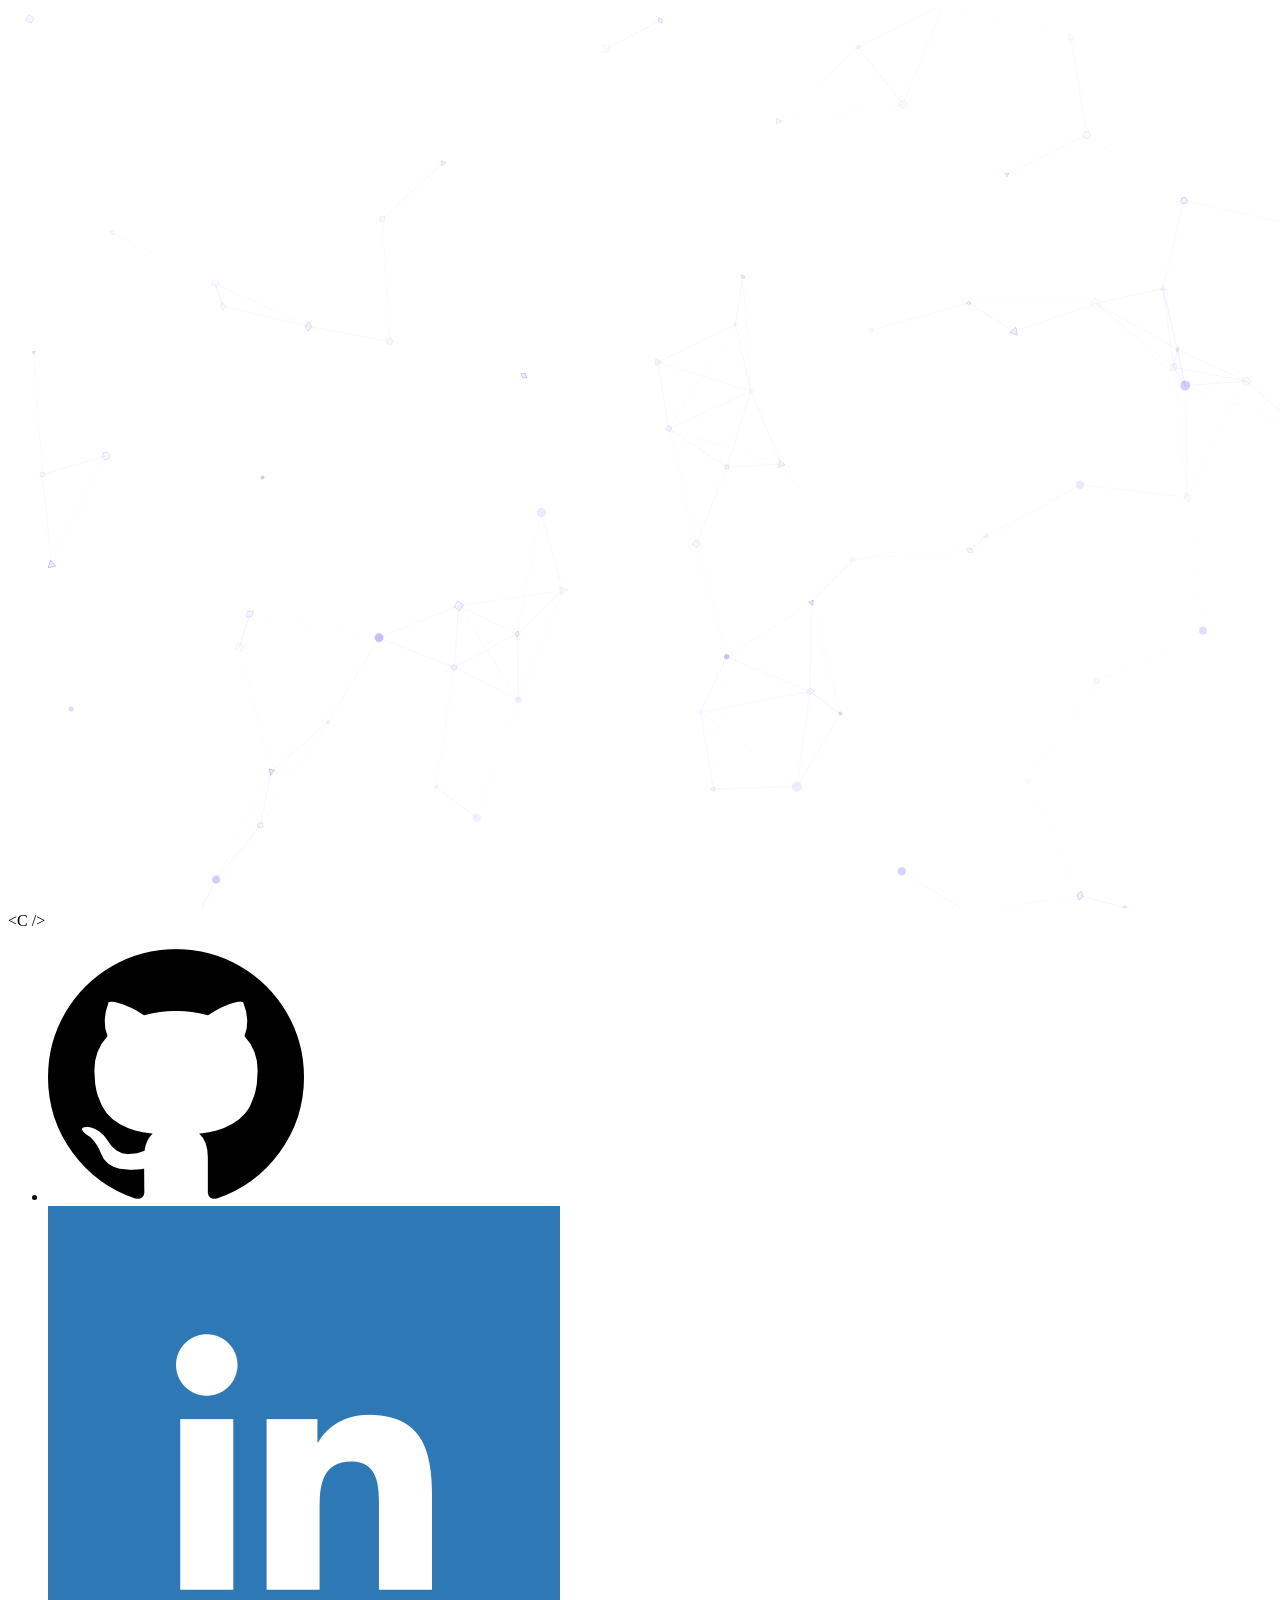
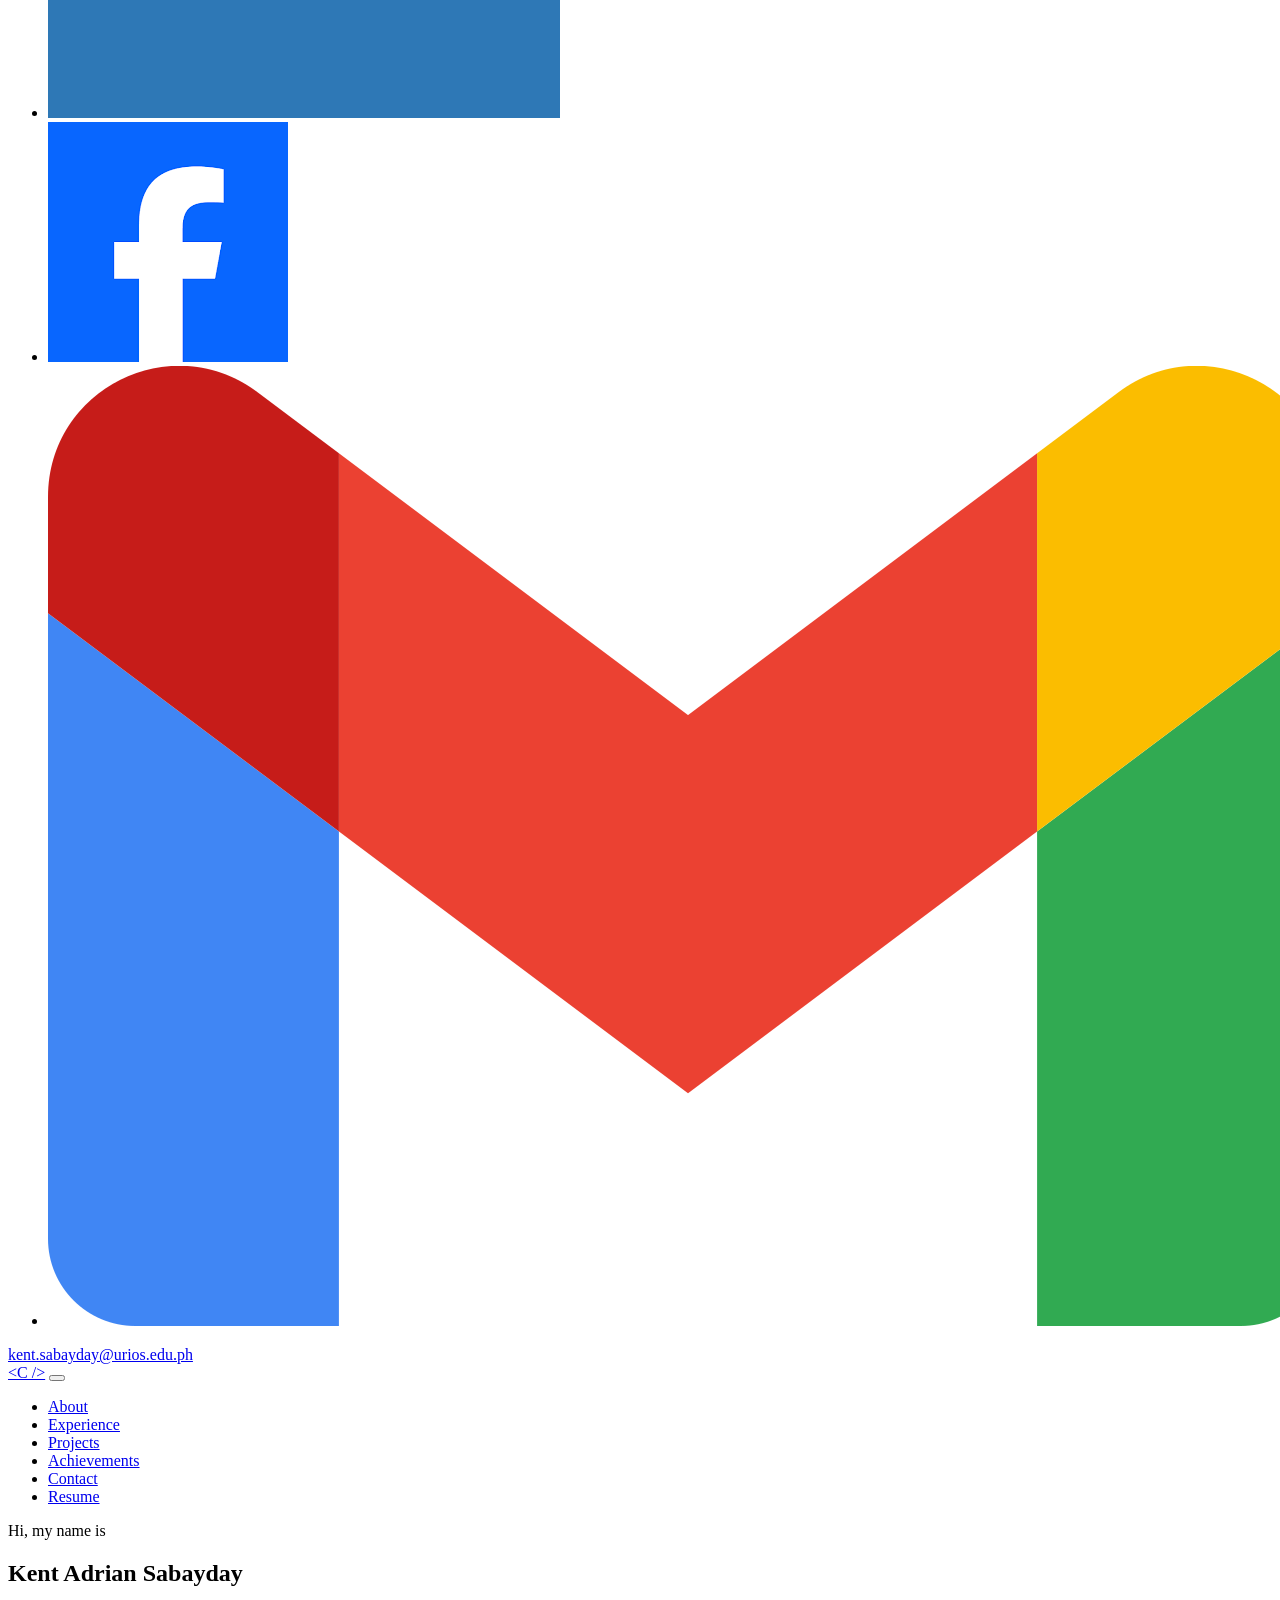
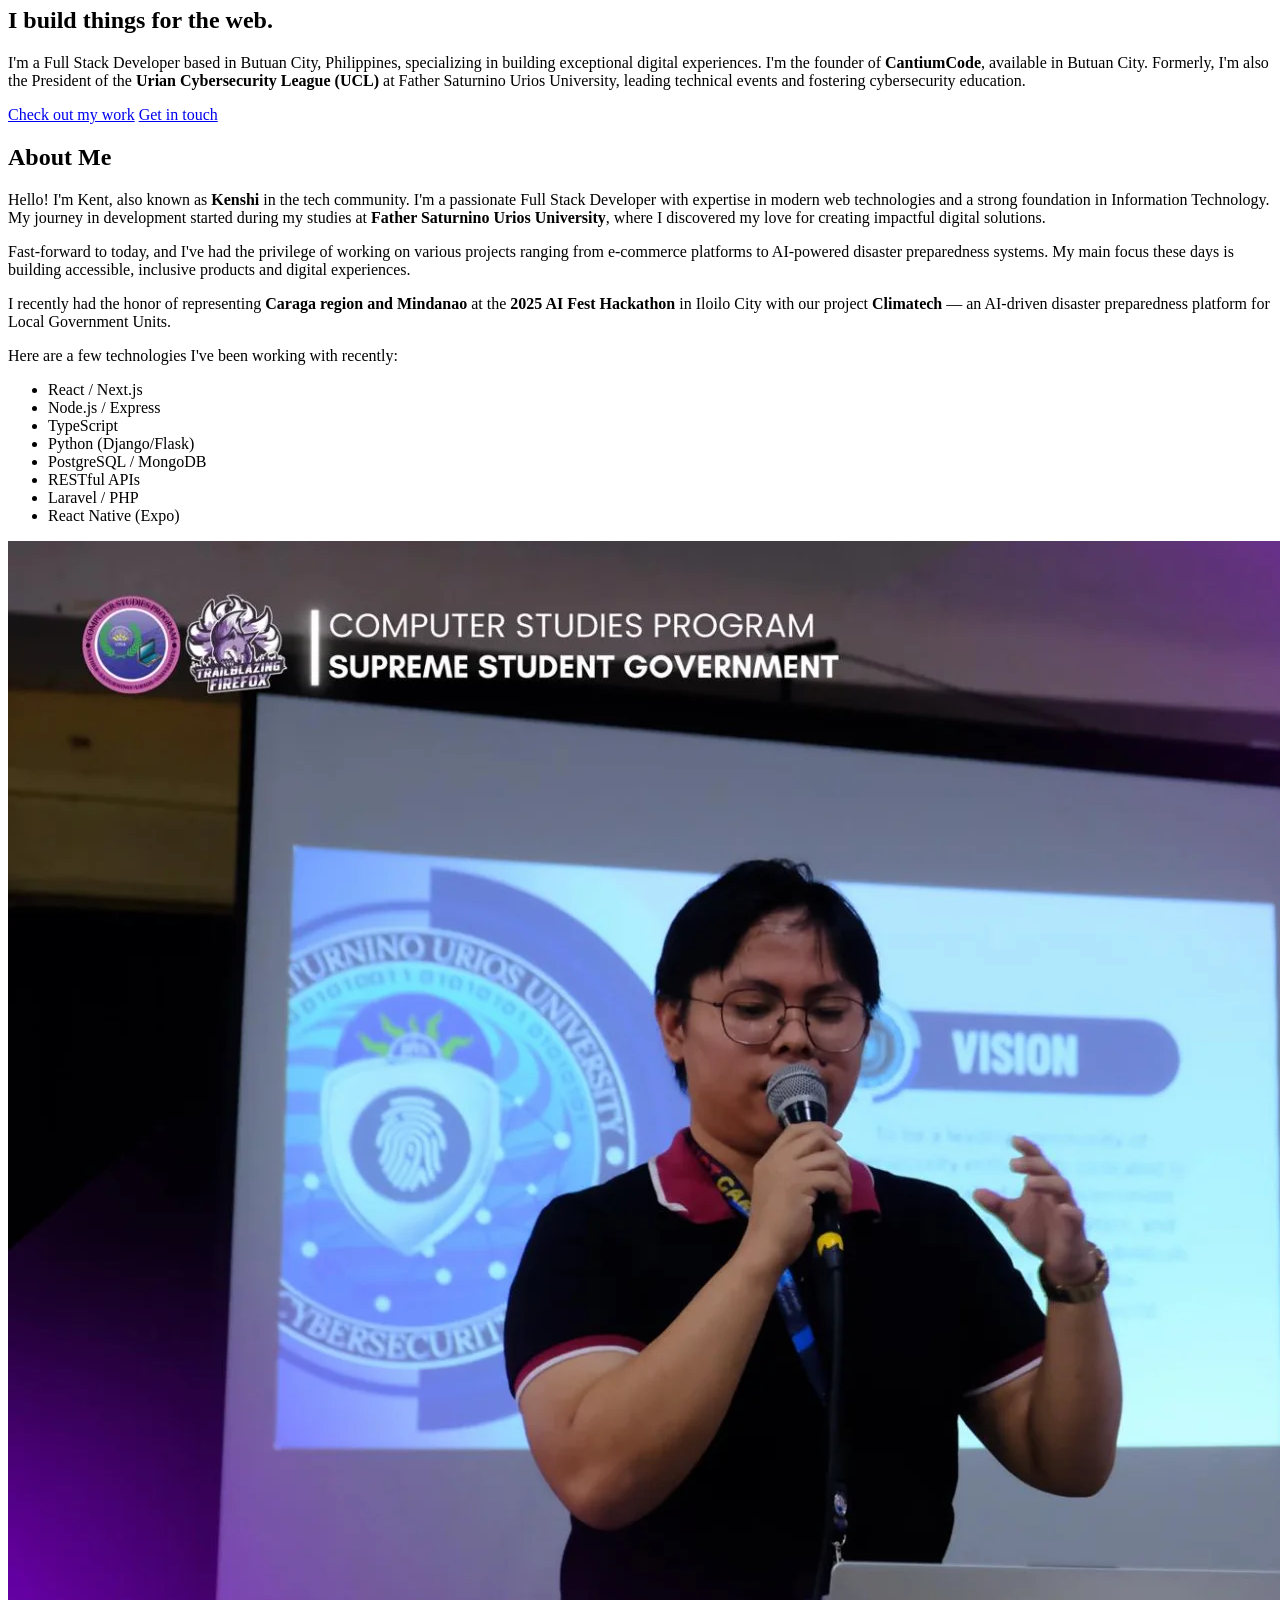
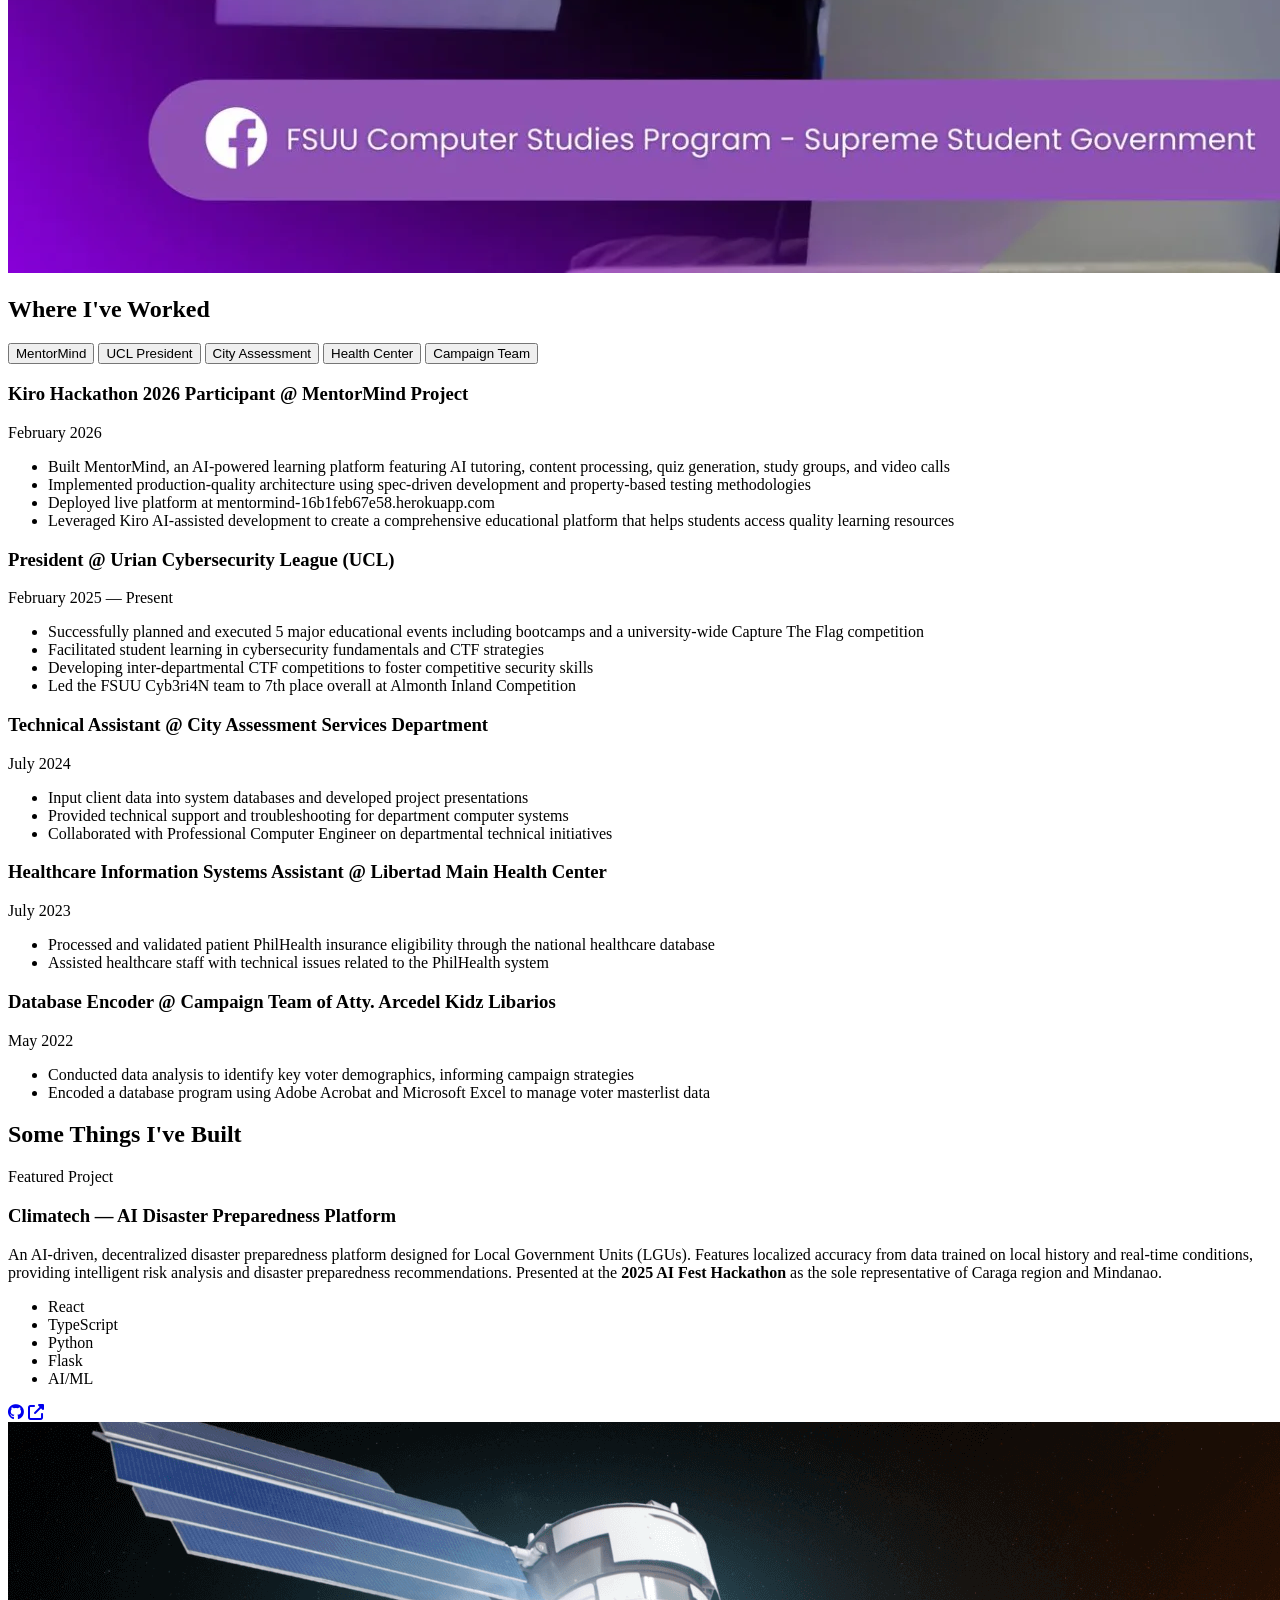
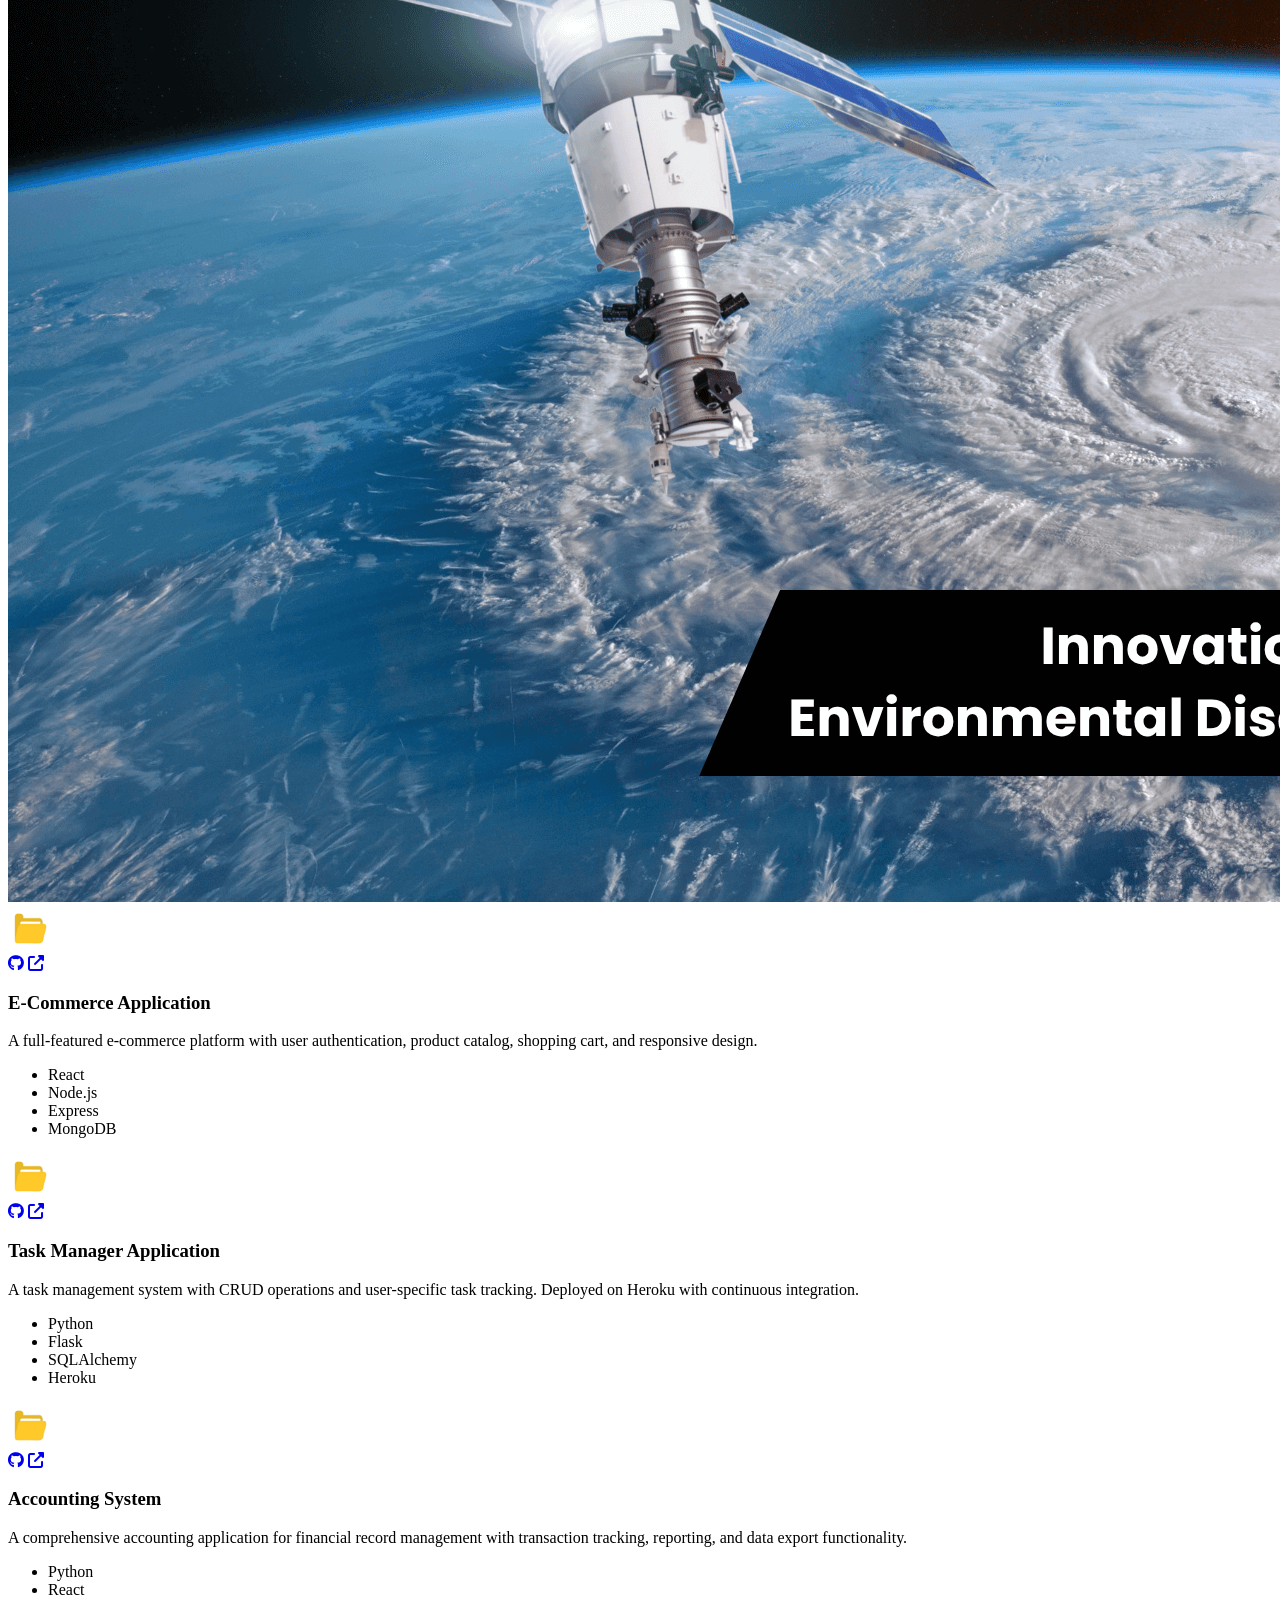
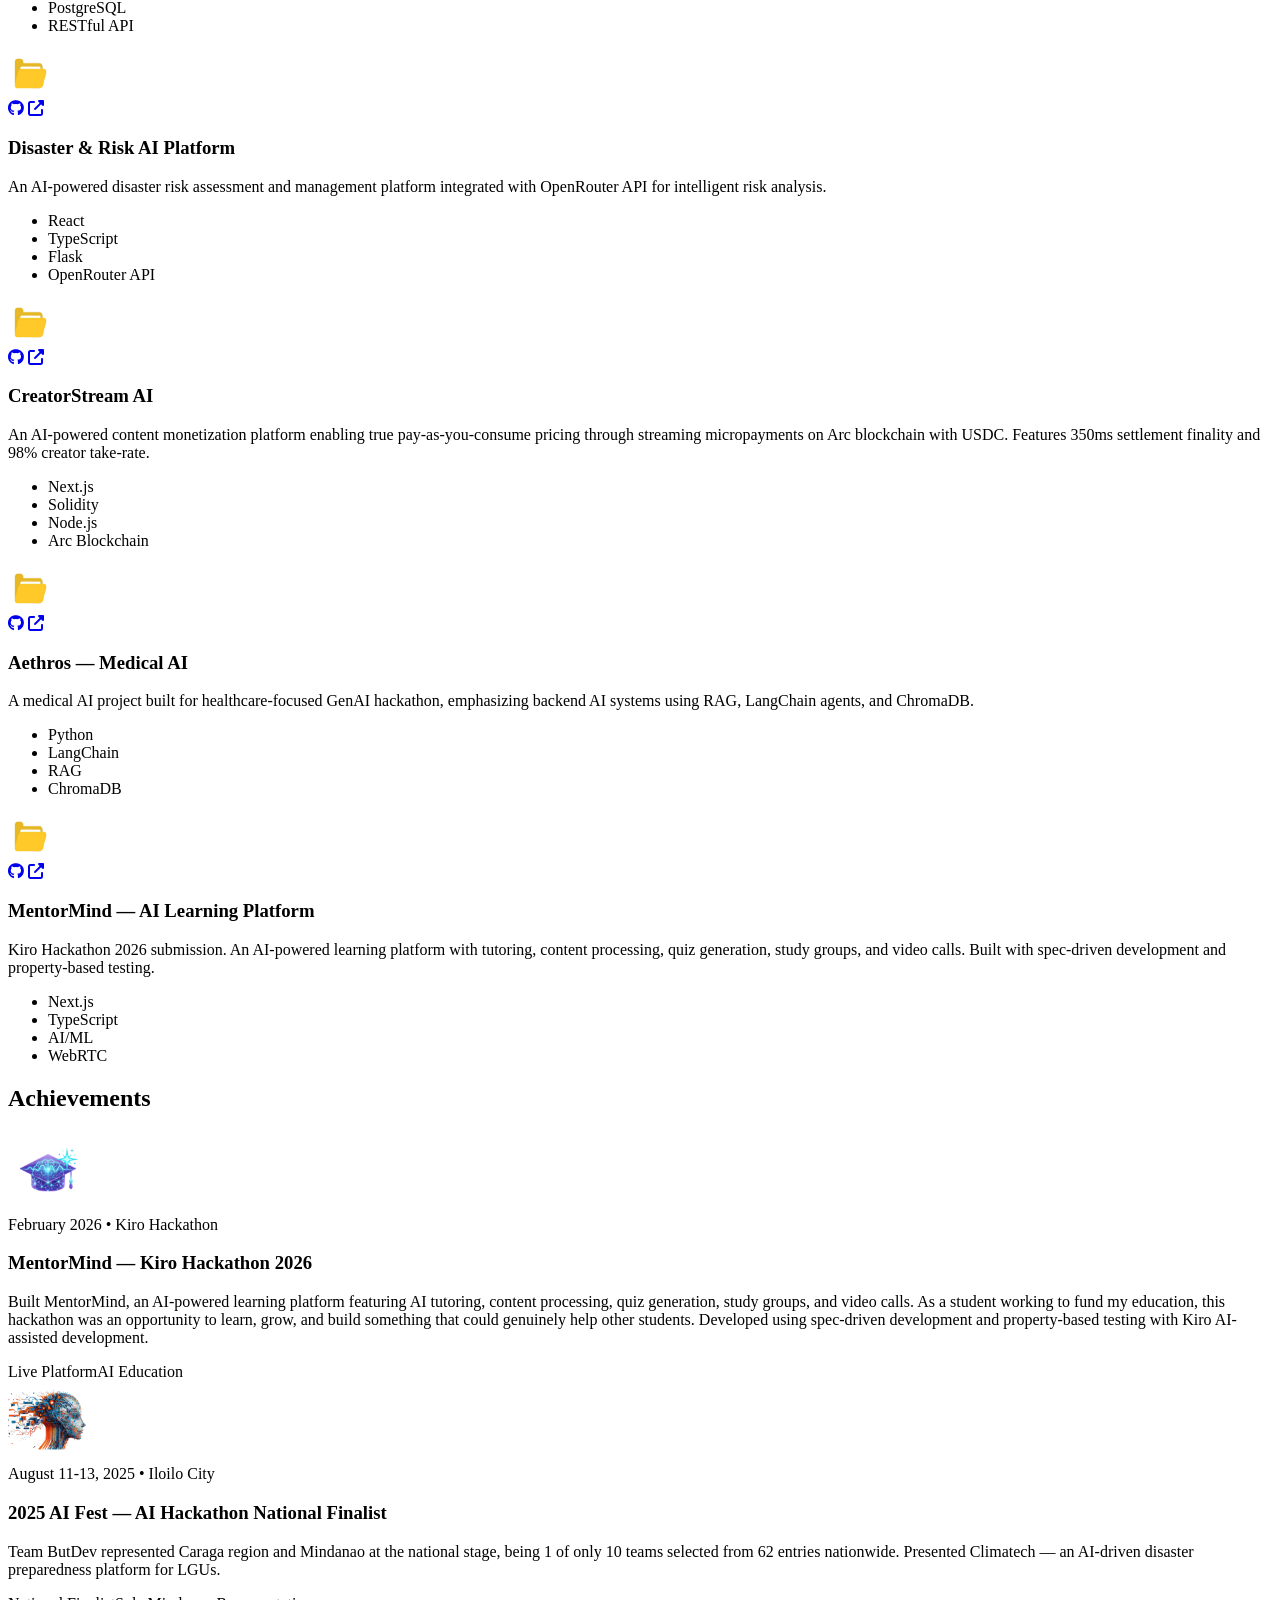
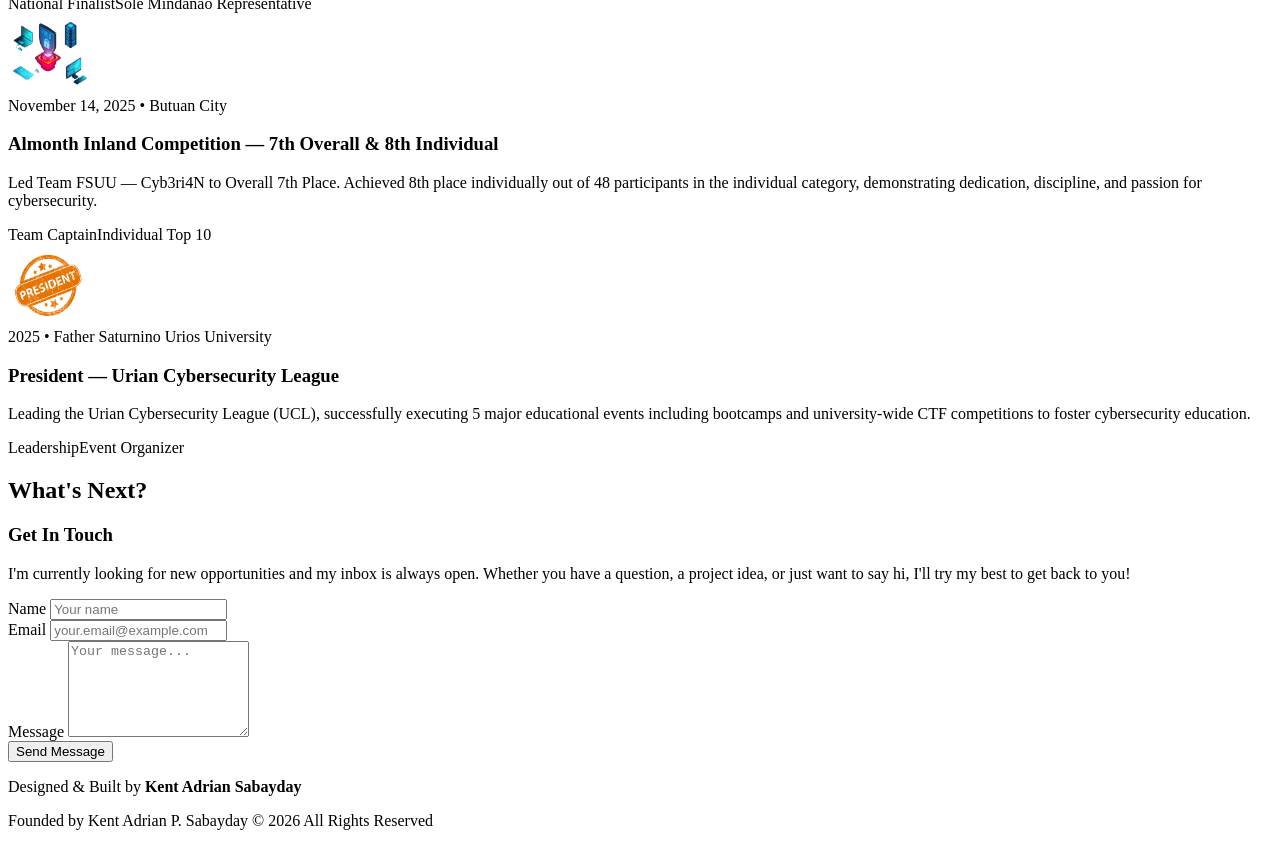
==== commit e3ef1b2e: "Breaking files into parts for more understandable structure" ====
--- a/index.html
+++ b/index.html
@@ -10,6 +10,9 @@
   <link rel="stylesheet" href="https://cdnjs.cloudflare.com/ajax/libs/font-awesome/6.5.1/css/all.min.css" />
 </head>
 <body>
+  <!-- ======= Geometry Particle Background ======= -->
+  <canvas id="particleCanvas"></canvas>
+
   <!-- ======= Loader ======= -->
   <div id="loader" class="loader">
     <div class="loader-logo">&lt;C /&gt;</div>
@@ -18,10 +21,10 @@
   <!-- ======= Side Elements ======= -->
   <div class="side-element left">
     <ul class="side-social">
-      <li><img src="./sources/github.png" target="_blank" aria-label="GitHub"></i></a></li>
-      <li><img src="./sources/linkedin.png" target="_blank" aria-label="LinkedIn" ></i></a></li>
-      <li><img src="./sources/twitter.png" target="_blank" aria-label="Twitter"></i></a></li>
-      <li><img src="./sources/gmail.png" aria-label="Email"></i></a></li>
+      <li><a href="https://github.com/kenshi-ucl" target="_blank" aria-label="GitHub"><img src="./sources/github.png" alt="GitHub"></a></li>
+      <li><a href="https://linkedin.com/in/KentSabayday" target="_blank" aria-label="LinkedIn"><img src="./sources/linkedin.png" alt="LinkedIn"></a></li>
+      <li><a href="https://facebook.com/KentAdrianSabayday" target="_blank" aria-label="Facebook"><img src="./sources/facebook.png" alt="Facebook"></a></li>
+      <li><a href="mailto:kent.sabayday@urios.edu.ph" aria-label="Email"><img src="./sources/gmail.png" alt="Email"></a></li>
     </ul>
     <div class="side-line"></div>
   </div>
@@ -50,329 +53,13 @@
   </header>
 
   <main>
-    <!-- ======= Hero ======= -->
-    <section id="hero" class="hero">
-      <div class="hero-content">
-        <p class="hero-greeting fade-up">Hi, my name is</p>
-        <h1 class="hero-name fade-up" style="animation-delay:.1s">Kent Adrian Sabayday</h1>
-        <h2 class="hero-tagline fade-up" style="animation-delay:.2s">I build things for the web.</h2>
-        <p class="hero-description fade-up" style="animation-delay:.3s">
-          I'm a Full Stack Developer based in Butuan City, Philippines, specializing in building exceptional digital experiences.
-          I'm the founder of <strong>CantiumCode</strong>, available in Butuan City.
-          Formerly, I'm also the President of the <strong>Urian Cybersecurity League (UCL)</strong> at Father Saturnino Urios University,
-          leading technical events and fostering cybersecurity education.
-        </p>
-        <div class="hero-cta fade-up" style="animation-delay:.4s">
-          <a href="#projects" class="btn btn-outline">Check out my work</a>
-          <a href="#contact" class="btn btn-primary">Get in touch</a>
-        </div>
-      </div>
-    </section>
-
-    <!-- ======= About ======= -->
-    <section id="about" class="section">
-      <h2 class="section-heading fade-up"><span class="section-number"></span> About Me</h2>
-      <div class="about-grid fade-up">
-        <div class="about-text">
-          <p>
-            Hello! I'm Kent, also known as <strong>Kenshi</strong> in the tech community. I'm a passionate Full Stack Developer with expertise in modern web technologies and a strong foundation in Information Technology. My journey in development started during my studies at <strong>Father Saturnino Urios University</strong>, where I discovered my love for creating impactful digital solutions.
-          </p>
-          <p>
-            Fast-forward to today, and I've had the privilege of working on various projects ranging from e-commerce platforms to AI-powered disaster preparedness systems. My main focus these days is building accessible, inclusive products and digital experiences.
-          </p>
-          <p>
-            I recently had the honor of representing <strong>Caraga region and Mindanao</strong> at the <strong>2025 AI Fest Hackathon</strong> in Iloilo City with our project <strong>Climatech</strong> — an AI-driven disaster preparedness platform for Local Government Units.
-          </p>
-          <p>Here are a few technologies I've been working with recently:</p>
-          <ul class="tech-list">
-            <li>React / Next.js</li>
-            <li>Node.js / Express</li>
-            <li>TypeScript</li>
-            <li>Python (Django/Flask)</li>
-            <li>PostgreSQL / MongoDB</li>
-            <li>RESTful APIs</li>
-            <li>Laravel / PHP</li>
-            <li>React Native (Expo)</li>
-          </ul>
-        </div>
-        <div class="about-image">
-              <img src="./sources/profile.png" alt="Profile Picture of Kent Adrian Sabayday" class="profile-image" /> 
-        </div>
-      </div>
-    </section>
-
-    <!-- ======= Experience ======= -->
-    <section id="experience" class="section">
-      <h2 class="section-heading fade-up"><span class="section-number"></span> Where I've Worked</h2>
-      <div class="experience-container fade-up">
-        <div class="exp-tabs" role="tablist">
-          <button class="exp-tab active" data-tab="0" role="tab">MentorMind</button>
-          <button class="exp-tab" data-tab="1" role="tab">UCL President</button>
-          <button class="exp-tab" data-tab="2" role="tab">City Assessment</button>
-          <button class="exp-tab" data-tab="3" role="tab">Health Center</button>
-          <button class="exp-tab" data-tab="4" role="tab">Campaign Team</button>
-          <div class="tab-indicator"></div>
-        </div>
-        <div class="exp-panels">
-          <!-- Panel 0 -->
-          <div class="exp-panel active" data-panel="0">
-            <h3 class="exp-title">Kiro Hackathon 2026 Participant <span class="exp-company">@ MentorMind Project</span></h3>
-            <p class="exp-date">February 2026</p>
-            <ul class="exp-list">
-              <li>Built MentorMind, an AI-powered learning platform featuring AI tutoring, content processing, quiz generation, study groups, and video calls</li>
-              <li>Implemented production-quality architecture using spec-driven development and property-based testing methodologies</li>
-              <li>Deployed live platform at mentormind-16b1feb67e58.herokuapp.com</li>
-              <li>Leveraged Kiro AI-assisted development to create a comprehensive educational platform that helps students access quality learning resources</li>
-            </ul>
-          </div>
-          <!-- Panel 1 -->
-          <div class="exp-panel" data-panel="1">
-            <h3 class="exp-title">President <span class="exp-company">@ Urian Cybersecurity League (UCL)</span></h3>
-            <p class="exp-date">February 2025 — Present</p>
-            <ul class="exp-list">
-              <li>Successfully planned and executed 5 major educational events including bootcamps and a university-wide Capture The Flag competition</li>
-              <li>Facilitated student learning in cybersecurity fundamentals and CTF strategies</li>
-              <li>Developing inter-departmental CTF competitions to foster competitive security skills</li>
-              <li>Led the FSUU Cyb3ri4N team to 7th place overall at Almonth Inland Competition</li>
-            </ul>
-          </div>
-          <!-- Panel 2 -->
-          <div class="exp-panel" data-panel="2">
-            <h3 class="exp-title">Technical Assistant <span class="exp-company">@ City Assessment Services Department</span></h3>
-            <p class="exp-date">July 2024</p>
-            <ul class="exp-list">
-              <li>Input client data into system databases and developed project presentations</li>
-              <li>Provided technical support and troubleshooting for department computer systems</li>
-              <li>Collaborated with Professional Computer Engineer on departmental technical initiatives</li>
-            </ul>
-          </div>
-          <!-- Panel 3 -->
-          <div class="exp-panel" data-panel="3">
-            <h3 class="exp-title">Healthcare Information Systems Assistant <span class="exp-company">@ Libertad Main Health Center</span></h3>
-            <p class="exp-date">July 2023</p>
-            <ul class="exp-list">
-              <li>Processed and validated patient PhilHealth insurance eligibility through the national healthcare database</li>
-              <li>Assisted healthcare staff with technical issues related to the PhilHealth system</li>
-            </ul>
-          </div>
-          <!-- Panel 4 -->
-          <div class="exp-panel" data-panel="4">
-            <h3 class="exp-title">Database Encoder <span class="exp-company">@ Campaign Team of Atty. Arcedel Kidz Libarios</span></h3>
-            <p class="exp-date">May 2022</p>
-            <ul class="exp-list">
-              <li>Conducted data analysis to identify key voter demographics, informing campaign strategies</li>
-              <li>Encoded a database program using Adobe Acrobat and Microsoft Excel to manage voter masterlist data</li>
-            </ul>
-          </div>
-        </div>
-      </div>
-    </section>
-
-    <!-- ======= Projects ======= -->
-    <section id="projects" class="section">
-      <h2 class="section-heading fade-up"><span class="section-number"></span> Some Things I've Built</h2>
-
-      <!-- Featured Project -->
-      <div class="featured-project fade-up">
-        <div class="fp-content">
-          <p class="fp-label">Featured Project</p>
-          <h3 class="fp-title">Climatech — AI Disaster Preparedness Platform</h3>
-          <div class="fp-description">
-            <p>An AI-driven, decentralized disaster preparedness platform designed for Local Government Units (LGUs). Features localized accuracy from data trained on local history and real-time conditions, providing intelligent risk analysis and disaster preparedness recommendations. Presented at the <strong>2025 AI Fest Hackathon</strong> as the sole representative of Caraga region and Mindanao.</p>
-          </div>
-          <ul class="fp-tech">
-            <li>React</li><li>TypeScript</li><li>Python</li><li>Flask</li><li>AI/ML</li>
-          </ul>
-          <div class="fp-links">
-            <a href="#" aria-label="GitHub"><i class="fab fa-github"></i></a>
-            <a href="#" aria-label="External Link"><i class="fas fa-external-link-alt"></i></a>
-          </div>
-        </div>
-        <div>
-          <img src="./sources/climatech.png" alt="Screenshot of Climatech — AI Disaster Preparedness Platform" class="fp-img" />
-        </div>
-      </div>
-
-      <!-- Project Grid -->
-      <div class="projects-grid">
-        <!-- Project Card 1 -->
-        <div class="project-card fade-up">
-          <div class="pc-top">
-            <img src="./sources/folder.png" alt="Screenshot of E-Commerce Application" class="pc-img" width="45" height="45" />
-            <div class="pc-links">
-              <a href="#"><i class="fab fa-github"></i></a>
-              <a href="#"><i class="fas fa-external-link-alt"></i></a>
-            </div>
-          </div>
-          <h3 class="pc-title">E-Commerce Application</h3>
-          <p class="pc-desc">A full-featured e-commerce platform with user authentication, product catalog, shopping cart, and responsive design.</p>
-          <ul class="pc-tech">
-            <li>React</li><li>Node.js</li><li>Express</li><li>MongoDB</li>
-          </ul>
-        </div>
-        <!-- Project Card 2 -->
-        <div class="project-card fade-up">
-          <div class="pc-top">
-            <img src="./sources/folder.png" alt="Screenshot of Task Manager Application" class="pc-img" width="45" height="45" />
-            <div class="pc-links">
-              <a href="#"><i class="fab fa-github"></i></a>
-              <a href="#"><i class="fas fa-external-link-alt"></i></a>
-            </div>
-          </div>
-          <h3 class="pc-title">Task Manager Application</h3>
-          <p class="pc-desc">A task management system with CRUD operations and user-specific task tracking. Deployed on Heroku with continuous integration.</p>
-          <ul class="pc-tech">
-            <li>Python</li><li>Flask</li><li>SQLAlchemy</li><li>Heroku</li>
-          </ul>
-        </div>
-        <!-- Project Card 3 -->
-        <div class="project-card fade-up">
-          <div class="pc-top">
-            <img src="./sources/folder.png" alt="Screenshot of Accounting System" class="pc-img" width="45" height="45" />
-            <div class="pc-links">
-              <a href="#"><i class="fab fa-github"></i></a>
-              <a href="#"><i class="fas fa-external-link-alt"></i></a>
-            </div>
-          </div>
-          <h3 class="pc-title">Accounting System</h3>
-          <p class="pc-desc">A comprehensive accounting application for financial record management with transaction tracking, reporting, and data export functionality.</p>
-          <ul class="pc-tech">
-            <li>Python</li><li>React</li><li>PostgreSQL</li><li>RESTful API</li>
-          </ul>
-        </div>
-        <!-- Project Card 4 -->
-        <div class="project-card fade-up">
-          <div class="pc-top">
-            <img src="./sources/folder.png" alt="Screenshot of Disaster & Risk AI Platform" class="pc-img" width="45" height="45" />
-            <div class="pc-links">
-              <a href="#"><i class="fab fa-github"></i></a>
-              <a href="#"><i class="fas fa-external-link-alt"></i></a>
-            </div>
-          </div>
-          <h3 class="pc-title">Disaster &amp; Risk AI Platform</h3>
-          <p class="pc-desc">An AI-powered disaster risk assessment and management platform integrated with OpenRouter API for intelligent risk analysis.</p>
-          <ul class="pc-tech">
-            <li>React</li><li>TypeScript</li><li>Flask</li><li>OpenRouter API</li>
-          </ul>
-        </div>
-        <!-- Project Card 5 -->
-        <div class="project-card fade-up">
-          <div class="pc-top">
-            <img src="./sources/folder.png" alt="Screenshot of CreatorStream AI" class="pc-img" width="45" height="45" />
-            <div class="pc-links">
-              <a href="#"><i class="fab fa-github"></i></a>
-              <a href="#"><i class="fas fa-external-link-alt"></i></a>
-            </div>
-          </div>
-          <h3 class="pc-title">CreatorStream AI</h3>
-          <p class="pc-desc">An AI-powered content monetization platform enabling true pay-as-you-consume pricing through streaming micropayments on Arc blockchain with USDC. Features 350ms settlement finality and 98% creator take-rate.</p>
-          <ul class="pc-tech">
-            <li>Next.js</li><li>Solidity</li><li>Node.js</li><li>Arc Blockchain</li>
-          </ul>
-        </div>
-        <!-- Project Card 6 -->
-        <div class="project-card fade-up">
-          <div class="pc-top">
-            <img src="./sources/folder.png" alt="Screenshot of Aethros — Medical AI" class="pc-img" width="45" height="45"   />
-            <div class="pc-links">
-              <a href="#"><i class="fab fa-github"></i></a>
-              <a href="#"><i class="fas fa-external-link-alt"></i></a>
-            </div>
-          </div>
-          <h3 class="pc-title">Aethros — Medical AI</h3>
-          <p class="pc-desc">A medical AI project built for healthcare-focused GenAI hackathon, emphasizing backend AI systems using RAG, LangChain agents, and ChromaDB.</p>
-          <ul class="pc-tech">
-            <li>Python</li><li>LangChain</li><li>RAG</li><li>ChromaDB</li>
-          </ul>
-        </div>
-        <!-- Project Card 7 -->
-        <div class="project-card fade-up">
-          <div class="pc-top">
-            <img src="./sources/folder.png" alt="Screenshot of MentorMind — AI Learning Platform" class="pc-img" width="45" height="45"/>
-            <div class="pc-links">
-              <a href="#"><i class="fab fa-github"></i></a>
-              <a href="#"><i class="fas fa-external-link-alt"></i></a>
-            </div>
-          </div>
-          <h3 class="pc-title">MentorMind — AI Learning Platform</h3>
-          <p class="pc-desc">Kiro Hackathon 2026 submission. An AI-powered learning platform with tutoring, content processing, quiz generation, study groups, and video calls. Built with spec-driven development and property-based testing.</p>
-          <ul class="pc-tech">
-            <li>Next.js</li><li>TypeScript</li><li>AI/ML</li><li>WebRTC</li>
-          </ul>
-        </div>
-      </div>
-    </section>
-
-    <!-- ======= Achievements ======= -->
-    <section id="achievements" class="section">
-      <h2 class="section-heading fade-up"><span class="section-number"></span> Achievements</h2>
-      <div class="achievements-grid">
-        <!-- Achievement 1 -->
-        <div class="achievement-card fade-up">
-          <div class="ac-icon"><img src="./sources/mentormind.png" alt="MentorMind — Kiro Hackathon 2026" width="80" height="80"></div>
-          <div class="ac-badge">February 2026 &bull; Kiro Hackathon</div>
-          <h3 class="ac-title">MentorMind — Kiro Hackathon 2026</h3>
-          <p class="ac-desc">Built MentorMind, an AI-powered learning platform featuring AI tutoring, content processing, quiz generation, study groups, and video calls. As a student working to fund my education, this hackathon was an opportunity to learn, grow, and build something that could genuinely help other students. Developed using spec-driven development and property-based testing with Kiro AI-assisted development.</p>
-          <div class="ac-tags">
-            <span>Live Platform</span><span>AI Education</span>
-          </div>
-        </div>
-        <!-- Achievement 2 -->
-        <div class="achievement-card fade-up">
-          <div class="ac-icon"><img src="./sources/aifest.png" alt="AI Fest — National Finalist" width="80" height="80"></div>
-          <div class="ac-badge">August 11-13, 2025 &bull; Iloilo City</div>
-          <h3 class="ac-title">2025 AI Fest — AI Hackathon National Finalist</h3>
-          <p class="ac-desc">Team ButDev represented Caraga region and Mindanao at the national stage, being 1 of only 10 teams selected from 62 entries nationwide. Presented Climatech — an AI-driven disaster preparedness platform for LGUs.</p>
-          <div class="ac-tags">
-            <span>National Finalist</span><span>Sole Mindanao Representative</span>
-          </div>
-        </div>
-        <!-- Achievement 3 -->
-        <div class="achievement-card fade-up">
-          <div class="ac-icon"><img src="./sources/hack.png" alt="Almonth Inland Competition — 7th Overall & 8th Individual" width="80" height="80"></div>
-          <div class="ac-badge">November 14, 2025 &bull; Butuan City</div>
-          <h3 class="ac-title">Almonth Inland Competition — 7th Overall &amp; 8th Individual</h3>
-          <p class="ac-desc">Led Team FSUU — Cyb3ri4N to Overall 7th Place. Achieved 8th place individually out of 48 participants in the individual category, demonstrating dedication, discipline, and passion for cybersecurity.</p>
-          <div class="ac-tags">
-            <span>Team Captain</span><span>Individual Top 10</span>
-          </div>
-        </div>
-        <!-- Achievement 4 -->
-        <div class="achievement-card fade-up">
-          <div class="ac-icon"><img src="./sources/president.png" alt="President — Urian Cybersecurity League" width="80" height="80"></div>
-          <div class="ac-badge">2025 &bull; Father Saturnino Urios University</div>
-          <h3 class="ac-title">President — Urian Cybersecurity League</h3>
-          <p class="ac-desc">Leading the Urian Cybersecurity League (UCL), successfully executing 5 major educational events including bootcamps and university-wide CTF competitions to foster cybersecurity education.</p>
-          <div class="ac-tags">
-            <span>Leadership</span><span>Event Organizer</span>
-          </div>
-        </div>
-      </div>
-    </section>
-
-    <!-- ======= Contact ======= -->
-    <section id="contact" class="section section-contact">
-      <h2 class="section-heading fade-up"><span class="section-number"></span> What's Next?</h2>
-      <h3 class="contact-title fade-up">Get In Touch</h3>
-      <p class="contact-desc fade-up">I'm currently looking for new opportunities and my inbox is always open. Whether you have a question, a project idea, or just want to say hi, I'll try my best to get back to you!</p>
-      <form class="contact-form fade-up" id="contactForm">
-        <div class="form-row">
-          <div class="form-group">
-            <label for="name">Name</label>
-            <input type="text" id="name" name="name" placeholder="Your name" required />
-          </div>
-          <div class="form-group">
-            <label for="email">Email</label>
-            <input type="email" id="email" name="email" placeholder="your.email@example.com" required />
-          </div>
-        </div>
-        <div class="form-group">
-          <label for="message">Message</label>
-          <textarea id="message" name="message" rows="6" placeholder="Your message..." required></textarea>
-        </div>
-        <button type="submit" class="btn btn-primary btn-submit">Send Message</button>
-      </form>
-    </section>
+    <!-- Component placeholders — loaded by component-loader.js -->
+    <div id="hero-component"></div>
+    <div id="about-component"></div>
+    <div id="experience-component"></div>
+    <div id="projects-component"></div>
+    <div id="achievements-component"></div>
+    <div id="contact-component"></div>
   </main>
 
   <!-- ======= Footer ======= -->
@@ -381,6 +68,8 @@
     <p class="footer-sub">Founded by Kent Adrian P. Sabayday &copy; 2026 All Rights Reserved</p>
   </footer>
 
+  <script src="./components/component-loader.js"></script>
+  <script src="./components/particles.js"></script>
   <script src="app.js"></script>
 </body>
-</html>
+</html>
--- a/style.css
+++ b/style.css
@@ -6,1104 +6,18 @@
    60% — Warm off-white backgrounds (#FAFAF8, #FFFFFF)
    30% — Charcoal text & dark elements (#1a1a2e, #374151)
    10% — Slate blue accent (#4F46E5) for CTAs & highlights
+
+   This file imports all component-level stylesheets.
+   Order matters — base first, responsive last.
    =================================================== */
 
-/* ---------- CSS Custom Properties ---------- */
-:root {
-  /* 60% — Backgrounds */
-  --bg-primary: #FAFAF8;
-  --bg-white: #FFFFFF;
-  --bg-subtle: #F3F4F6;
-
-  /* 30% — Text & neutrals */
-  --text-heading: #1a1a2e;
-  --text-primary: #374151;
-  --text-secondary: #6B7280;
-  --text-light: #9CA3AF;
-
-  /* 10% — Accent (Indigo-blue family) */
-  --accent: #4F46E5;
-  --accent-hover: #4338CA;
-  --accent-light: #EEF2FF;
-  --accent-tint: rgba(79, 70, 229, 0.08);
-
-  /* Utility */
-  --border: #E5E7EB;
-  --border-hover: #D1D5DB;
-  --shadow-sm: 0 1px 2px rgba(0, 0, 0, 0.04);
-  --shadow-md: 0 4px 16px rgba(0, 0, 0, 0.06);
-  --shadow-lg: 0 8px 30px rgba(0, 0, 0, 0.08);
-  --shadow-card: 0 1px 3px rgba(0, 0, 0, 0.04), 0 1px 2px rgba(0, 0, 0, 0.03);
-
-  /* Fonts */
-  --font-main: 'DM Sans', -apple-system, BlinkMacSystemFont, 'Segoe UI', sans-serif;
-  --font-mono: 'DM Mono', 'Consolas', monospace;
-  --font-display: 'Playfair Display', Georgia, serif;
-
-  /* Layout */
-  --nav-height: 72px;
-  --transition: all 0.2s ease;
-  --transition-slow: all 0.35s ease;
-  --border-radius: 8px;
-  --border-radius-lg: 14px;
-  --max-width: 1080px;
-}
-
-/* ---------- Reset & Base ---------- */
-*, *::before, *::after {
-  margin: 0;
-  padding: 0;
-  box-sizing: border-box;
-}
-
-html {
-  scroll-behavior: smooth;
-  scroll-padding-top: var(--nav-height);
-}
-
-body {
-  font-family: var(--font-main);
-  background-color: var(--bg-primary);
-  color: var(--text-primary);
-  line-height: 1.65;
-  overflow-x: hidden;
-  -webkit-font-smoothing: antialiased;
-  -moz-osx-font-smoothing: grayscale;
-}
-
-::selection {
-  background: var(--accent-light);
-  color: var(--accent);
-}
-
-a {
-  text-decoration: none;
-  color: inherit;
-  transition: var(--transition);
-}
-
-ul { list-style: none; }
-
-img {
-  max-width: 100%;
-  display: block;
-}
-
-/* ---------- Loader ---------- */
-.loader {
-  position: fixed;
-  inset: 0;
-  z-index: 9999;
-  display: flex;
-  align-items: center;
-  justify-content: center;
-  background: var(--bg-white);
-  transition: opacity 0.4s ease, visibility 0.4s ease;
-}
-
-.loader.hidden {
-  opacity: 0;
-  visibility: hidden;
-}
-
-.loader-logo {
-  font-family: var(--font-mono);
-  font-size: 2rem;
-  color: var(--accent);
-  font-weight: 500;
-  animation: pulse 1.5s ease infinite;
-}
-
-@keyframes pulse {
-  0%, 100% { opacity: 1; transform: scale(1); }
-  50% { opacity: 0.4; transform: scale(0.97); }
-}
-
-/* ---------- Side Elements ---------- */
-.side-element {
-  position: fixed;
-  bottom: 0;
-  width: 40px;
-  z-index: 50;
-}
-
-.side-element.left { left: 32px; }
-.side-element.right { right: 32px; }
-
-.side-social {
-  display: flex;
-  flex-direction: column;
-  align-items: center;
-  gap: 14px;
-}
-
-.side-social a {
-  color: var(--text-light);
-  font-size: 1.05rem;
-  padding: 5px;
-  transition: var(--transition);
-}
-
-.side-social a:hover {
-  color: var(--accent);
-  transform: translateY(-2px);
-}
-
-.side-email {
-  font-family: var(--font-mono);
-  font-size: 0.72rem;
-  letter-spacing: 0.08em;
-  color: var(--text-light);
-  writing-mode: vertical-rl;
-  transition: var(--transition);
-}
-
-.side-email:hover {
-  color: var(--accent);
-  transform: translateY(-2px);
-}
-
-.side-line {
-  width: 1px;
-  height: 80px;
-  background: var(--border);
-  margin: 14px auto 0;
-}
-
-/* ---------- Navbar ---------- */
-.navbar {
-  position: fixed;
-  top: 0;
-  left: 0;
-  right: 0;
-  height: var(--nav-height);
-  background: rgba(250, 250, 248, 0.88);
-  backdrop-filter: blur(12px);
-  -webkit-backdrop-filter: blur(12px);
-  z-index: 100;
-  transition: var(--transition-slow);
-  border-bottom: 1px solid transparent;
-}
-
-.navbar.scrolled {
-  border-bottom-color: var(--border);
-  box-shadow: var(--shadow-sm);
-  height: 64px;
-}
-
-.navbar.hidden-nav {
-  transform: translateY(-100%);
-}
-
-.nav-container {
-  max-width: 1280px;
-  margin: 0 auto;
-  height: 100%;
-  display: flex;
-  align-items: center;
-  justify-content: space-between;
-  padding: 0 40px;
-}
-
-.nav-logo {
-  font-family: var(--font-mono);
-  font-size: 1.2rem;
-  font-weight: 500;
-  color: var(--text-heading);
-  letter-spacing: -0.5px;
-}
-
-.nav-logo:hover { color: var(--accent); }
-
-.nav-links {
-  display: flex;
-  align-items: center;
-  gap: 32px;
-}
-
-.nav-links a {
-  font-size: 0.88rem;
-  font-weight: 500;
-  color: var(--text-secondary);
-  transition: var(--transition);
-}
-
-.nav-links a:hover { color: var(--text-heading); }
-
-.nav-number {
-  display: none;
-}
-
-.btn-resume {
-  border: 1.5px solid var(--accent);
-  color: var(--accent) !important;
-  padding: 7px 18px;
-  border-radius: var(--border-radius);
-  font-weight: 500;
-}
-
-.btn-resume:hover {
-  background: var(--accent);
-  color: var(--bg-white) !important;
-}
-
-/* Hamburger */
-.hamburger {
-  display: none;
-  background: none;
-  border: none;
-  cursor: pointer;
-  width: 28px;
-  height: 22px;
-  position: relative;
-  z-index: 200;
-}
-
-.hamburger span {
-  display: block;
-  width: 100%;
-  height: 2px;
-  background: var(--text-heading);
-  border-radius: 2px;
-  position: absolute;
-  left: 0;
-  transition: var(--transition);
-}
-
-.hamburger span:nth-child(1) { top: 0; }
-.hamburger span:nth-child(2) { top: 50%; transform: translateY(-50%); }
-.hamburger span:nth-child(3) { bottom: 0; }
-
-.hamburger.active span:nth-child(1) { top: 50%; transform: translateY(-50%) rotate(45deg); }
-.hamburger.active span:nth-child(2) { opacity: 0; }
-.hamburger.active span:nth-child(3) { bottom: 50%; transform: translateY(50%) rotate(-45deg); }
-
-/* ---------- Buttons ---------- */
-.btn {
-  display: inline-block;
-  font-family: var(--font-main);
-  font-size: 0.88rem;
-  font-weight: 500;
-  padding: 13px 28px;
-  border-radius: var(--border-radius);
-  cursor: pointer;
-  transition: var(--transition);
-  border: none;
-}
-
-.btn-outline {
-  border: 1.5px solid var(--border);
-  color: var(--text-primary);
-  background: transparent;
-}
-
-.btn-outline:hover {
-  border-color: var(--accent);
-  color: var(--accent);
-  background: var(--accent-tint);
-}
-
-.btn-primary {
-  background: var(--accent);
-  color: #FFFFFF;
-  font-weight: 600;
-}
-
-.btn-primary:hover {
-  background: var(--accent-hover);
-  transform: translateY(-1px);
-  box-shadow: 0 4px 14px rgba(79, 70, 229, 0.25);
-}
-
-/* ---------- Section Shared ---------- */
-.section {
-  max-width: var(--max-width);
-  margin: 0 auto;
-  padding: 100px 24px;
-}
-
-.section-heading {
-  display: flex;
-  align-items: center;
-  gap: 12px;
-  font-size: 1.6rem;
-  color: var(--text-heading);
-  font-weight: 700;
-  margin-bottom: 48px;
-  letter-spacing: -0.02em;
-  white-space: nowrap;
-}
-
-.section-heading::after {
-  content: '';
-  display: block;
-  flex: 1;
-  max-width: 260px;
-  height: 1px;
-  background: var(--border);
-  margin-left: 16px;
-}
-
-.section-number {
-  font-family: var(--font-mono);
-  color: var(--accent);
-  font-size: 0.95rem;
-  font-weight: 400;
-}
-
-/* ---------- Hero ---------- */
-.hero {
-  min-height: 100vh;
-  display: flex;
-  align-items: center;
-  max-width: var(--max-width);
-  margin: 0 auto;
-  padding: 0 24px;
-}
-
-.hero-content {
-  max-width: 680px;
-}
-
-.hero-greeting {
-  font-family: var(--font-mono);
-  color: var(--accent);
-  font-size: 0.92rem;
-  font-weight: 400;
-  margin-bottom: 14px;
-  letter-spacing: 0.02em;
-}
-
-.hero-name {
-  font-family: var(--font-display);
-  font-size: clamp(2.4rem, 5.5vw, 3.8rem);
-  color: var(--text-heading);
-  font-weight: 700;
-  line-height: 1.15;
-  margin-bottom: 10px;
-  letter-spacing: -0.02em;
-}
-
-.hero-tagline {
-  font-size: clamp(1.4rem, 3.5vw, 2.2rem);
-  color: var(--text-secondary);
-  font-weight: 500;
-  line-height: 1.2;
-  margin-bottom: 24px;
-  letter-spacing: -0.01em;
-}
-
-.hero-description {
-  max-width: 520px;
-  font-size: 1rem;
-  line-height: 1.75;
-  color: var(--text-secondary);
-  margin-bottom: 36px;
-}
-
-.hero-description strong {
-  color: var(--text-heading);
-  font-weight: 600;
-}
-
-.hero-cta {
-  display: flex;
-  gap: 12px;
-  flex-wrap: wrap;
-}
-
-/* ---------- About ---------- */
-.about-grid {
-  display: grid;
-  grid-template-columns: 3fr 2fr;
-  gap: 48px;
-  align-items: start;
-}
-
-.about-text p {
-  margin-bottom: 16px;
-  font-size: 0.95rem;
-  line-height: 1.75;
-  color: var(--text-secondary);
-}
-
-.about-text strong {
-  color: var(--text-heading);
-  font-weight: 600;
-}
-
-.tech-list {
-  display: grid;
-  grid-template-columns: 1fr 1fr;
-  gap: 8px 20px;
-  margin-top: 20px;
-}
-
-.tech-list li {
-  font-family: var(--font-mono);
-  font-size: 0.8rem;
-  color: var(--text-primary);
-  position: relative;
-  padding-left: 18px;
-}
-
-.tech-list li::before {
-  content: '—';
-  color: var(--accent);
-  position: absolute;
-  left: 0;
-  font-weight: 500;
-}
-
-.about-image {
-  display: flex;
-  justify-content: center;
-}
-
-.image-wrapper {
-  position: relative;
-  width: 260px;
-  height: 300px;
-}
-
-.image-placeholder {
-  width: 100%;
-  height: 100%;
-  background: var(--bg-subtle);
-  border-radius: var(--border-radius-lg);
-  display: flex;
-  flex-direction: column;
-  align-items: center;
-  justify-content: center;
-  gap: 10px;
-  color: var(--text-light);
-  position: relative;
-  z-index: 2;
-  transition: var(--transition);
-  overflow: hidden;
-  border: 1px solid var(--border);
-}
-
-.image-placeholder::before {
-  content: '';
-  position: absolute;
-  inset: 0;
-  background: var(--accent-tint);
-  opacity: 0;
-  transition: var(--transition);
-}
-
-.image-wrapper:hover .image-placeholder::before { opacity: 1; }
-
-.image-placeholder i {
-  font-size: 3.5rem;
-  opacity: 0.35;
-}
-
-.image-placeholder span {
-  font-family: var(--font-mono);
-  font-size: 0.75rem;
-  opacity: 0.4;
-}
-
-.image-border {
-  position: absolute;
-  top: 12px;
-  left: 12px;
-  width: 100%;
-  height: 100%;
-  border: 2px solid var(--accent-light);
-  border-radius: var(--border-radius-lg);
-  z-index: 1;
-  transition: var(--transition);
-}
-
-.image-wrapper:hover .image-border {
-  top: 8px;
-  left: 8px;
-  border-color: var(--accent);
-}
-
-/* ---------- Experience ---------- */
-.experience-container {
-  display: flex;
-  gap: 32px;
-  min-height: 320px;
-}
-
-.exp-tabs {
-  display: flex;
-  flex-direction: column;
-  position: relative;
-  min-width: 180px;
-  border-left: 2px solid var(--border);
-}
-
-.tab-indicator {
-  position: absolute;
-  left: -2px;
-  top: 0;
-  width: 2px;
-  height: 42px;
-  background: var(--accent);
-  transition: transform 0.3s ease;
-  border-radius: 1px;
-}
-
-.exp-tab {
-  background: none;
-  border: none;
-  font-family: var(--font-mono);
-  font-size: 0.8rem;
-  color: var(--text-secondary);
-  padding: 10px 20px;
-  text-align: left;
-  cursor: pointer;
-  transition: var(--transition);
-  white-space: nowrap;
-  height: 42px;
-  border-radius: 0 var(--border-radius) var(--border-radius) 0;
-}
-
-.exp-tab:hover {
-  background: var(--accent-tint);
-  color: var(--accent);
-}
-
-.exp-tab.active {
-  color: var(--accent);
-  background: var(--accent-tint);
-}
-
-.exp-panels { flex: 1; }
-
-.exp-panel {
-  display: none;
-  animation: fadeIn 0.3s ease;
-}
-
-.exp-panel.active { display: block; }
-
-@keyframes fadeIn {
-  from { opacity: 0; transform: translateY(6px); }
-  to { opacity: 1; transform: translateY(0); }
-}
-
-.exp-title {
-  font-size: 1.1rem;
-  color: var(--text-heading);
-  font-weight: 600;
-  margin-bottom: 4px;
-}
-
-.exp-company {
-  color: var(--accent);
-  font-weight: 500;
-}
-
-.exp-date {
-  font-family: var(--font-mono);
-  font-size: 0.78rem;
-  color: var(--text-light);
-  margin-bottom: 18px;
-}
-
-.exp-list li {
-  position: relative;
-  padding-left: 22px;
-  margin-bottom: 10px;
-  font-size: 0.92rem;
-  line-height: 1.6;
-  color: var(--text-secondary);
-}
-
-.exp-list li::before {
-  content: '—';
-  color: var(--accent);
-  position: absolute;
-  left: 0;
-  font-weight: 500;
-}
-
-/* ---------- Projects ---------- */
-/* Featured */
-.featured-project {
-  display: grid;
-  grid-template-columns: 1fr 1fr;
-  gap: 0;
-  align-items: center;
-  margin-bottom: 56px;
-  background: var(--bg-white);
-  border-radius: var(--border-radius-lg);
-  overflow: hidden;
-  border: 1px solid var(--border);
-  transition: var(--transition);
-}
-
-.featured-project:hover {
-  box-shadow: var(--shadow-lg);
-  border-color: var(--border-hover);
-}
-
-.fp-content {
-  padding: 40px;
-}
-
-.fp-label {
-  font-family: var(--font-mono);
-  color: var(--accent);
-  font-size: 0.78rem;
-  margin-bottom: 8px;
-  font-weight: 500;
-  text-transform: uppercase;
-  letter-spacing: 0.06em;
-}
-
-.fp-title {
-  font-size: 1.45rem;
-  color: var(--text-heading);
-  font-weight: 700;
-  margin-bottom: 18px;
-  letter-spacing: -0.01em;
-}
-
-.fp-description {
-  background: var(--bg-subtle);
-  padding: 18px 20px;
-  border-radius: var(--border-radius);
-  font-size: 0.9rem;
-  line-height: 1.7;
-  margin-bottom: 18px;
-  color: var(--text-secondary);
-  border: 1px solid var(--border);
-}
-
-.fp-description strong {
-  color: var(--text-heading);
-  font-weight: 600;
-}
-
-.fp-tech {
-  display: flex;
-  flex-wrap: wrap;
-  gap: 8px;
-  margin-bottom: 16px;
-}
-
-.fp-tech li {
-  font-family: var(--font-mono);
-  font-size: 0.72rem;
-  color: var(--accent);
-  background: var(--accent-light);
-  padding: 3px 10px;
-  border-radius: 20px;
-  font-weight: 500;
-}
-
-.fp-links {
-  display: flex;
-  gap: 14px;
-}
-
-.fp-links a {
-  color: var(--text-light);
-  font-size: 1.1rem;
-  transition: var(--transition);
-}
-
-.fp-links a:hover { color: var(--accent); }
-
-.fp-image {
-  height: 100%;
-  min-height: 280px;
-  display: flex;
-  align-items: center;
-  justify-content: center;
-  background: linear-gradient(135deg, var(--accent-light), var(--bg-subtle));
-}
-
-.fp-image-placeholder {
-  font-size: 5rem;
-  color: var(--accent);
-  opacity: 0.12;
-}
-
-/* Project Cards */
-.projects-grid {
-  display: grid;
-  grid-template-columns: repeat(auto-fill, minmax(300px, 1fr));
-  gap: 16px;
-}
-
-.project-card {
-  background: var(--bg-white);
-  padding: 28px 24px;
-  border-radius: var(--border-radius-lg);
-  display: flex;
-  flex-direction: column;
-  transition: var(--transition);
-  border: 1px solid var(--border);
-  cursor: default;
-}
-
-.project-card:hover {
-  transform: translateY(-4px);
-  border-color: var(--border-hover);
-  box-shadow: var(--shadow-lg);
-}
-
-.pc-top {
-  display: flex;
-  justify-content: space-between;
-  align-items: center;
-  margin-bottom: 20px;
-}
-
-.pc-folder {
-  font-size: 1.8rem;
-  color: var(--accent);
-  opacity: 0.7;
-}
-
-.pc-links {
-  display: flex;
-  gap: 10px;
-}
-
-.pc-links a {
-  color: var(--text-light);
-  font-size: 1rem;
-  transition: var(--transition);
-}
-
-.pc-links a:hover { color: var(--accent); }
-
-.pc-title {
-  font-size: 1.05rem;
-  color: var(--text-heading);
-  font-weight: 600;
-  margin-bottom: 8px;
-  transition: var(--transition);
-  letter-spacing: -0.01em;
-}
-
-.project-card:hover .pc-title { color: var(--accent); }
-
-.pc-desc {
-  font-size: 0.88rem;
-  line-height: 1.65;
-  flex: 1;
-  margin-bottom: 18px;
-  color: var(--text-secondary);
-}
-
-.pc-tech {
-  display: flex;
-  flex-wrap: wrap;
-  gap: 6px;
-}
-
-.pc-tech li {
-  font-family: var(--font-mono);
-  font-size: 0.7rem;
-  color: var(--accent);
-  background: var(--accent-light);
-  padding: 2px 8px;
-  border-radius: 12px;
-}
-
-/* ---------- Achievements ---------- */
-.achievements-grid {
-  display: grid;
-  grid-template-columns: repeat(auto-fill, minmax(480px, 1fr));
-  gap: 20px;
-}
-
-.achievement-card {
-  background: var(--bg-white);
-  padding: 28px 28px 28px 32px;
-  border-radius: var(--border-radius-lg);
-  border-left: 3px solid var(--accent);
-  transition: var(--transition);
-  border-top: 1px solid var(--border);
-  border-right: 1px solid var(--border);
-  border-bottom: 1px solid var(--border);
-}
-
-.achievement-card:hover {
-  transform: translateY(-4px);
-  box-shadow: var(--shadow-lg);
-}
-
-.ac-icon {
-  font-size: 1.5rem;
-  color: var(--accent);
-  margin-bottom: 10px;
-  opacity: 0.8;
-}
-
-.ac-badge {
-  font-family: var(--font-mono);
-  font-size: 0.72rem;
-  color: var(--text-light);
-  margin-bottom: 10px;
-  letter-spacing: 0.02em;
-}
-
-.ac-title {
-  font-size: 1.05rem;
-  color: var(--text-heading);
-  font-weight: 600;
-  margin-bottom: 10px;
-}
-
-.ac-desc {
-  font-size: 0.88rem;
-  line-height: 1.65;
-  margin-bottom: 14px;
-  color: var(--text-secondary);
-}
-
-.ac-tags {
-  display: flex;
-  flex-wrap: wrap;
-  gap: 6px;
-}
-
-.ac-tags span {
-  font-family: var(--font-mono);
-  font-size: 0.7rem;
-  background: var(--accent-light);
-  color: var(--accent);
-  padding: 3px 12px;
-  border-radius: 20px;
-  font-weight: 500;
-}
-
-/* ---------- Contact ---------- */
-.section-contact {
-  text-align: center;
-}
-
-.section-contact .section-heading {
-  justify-content: center;
-}
-
-.section-contact .section-heading::after { display: none; }
-
-.contact-title {
-  font-family: var(--font-display);
-  font-size: clamp(1.8rem, 3.5vw, 2.6rem);
-  color: var(--text-heading);
-  font-weight: 700;
-  margin-bottom: 14px;
-  letter-spacing: -0.02em;
-}
-
-.contact-desc {
-  max-width: 520px;
-  margin: 0 auto 36px;
-  font-size: 0.95rem;
-  line-height: 1.75;
-  color: var(--text-secondary);
-}
-
-.contact-form {
-  max-width: 560px;
-  margin: 0 auto;
-  text-align: left;
-}
-
-.form-row {
-  display: grid;
-  grid-template-columns: 1fr 1fr;
-  gap: 14px;
-}
-
-.form-group {
-  margin-bottom: 14px;
-}
-
-.form-group label {
-  display: block;
-  font-size: 0.82rem;
-  font-weight: 500;
-  color: var(--text-heading);
-  margin-bottom: 5px;
-}
-
-.form-group input,
-.form-group textarea {
-  width: 100%;
-  background: var(--bg-white);
-  border: 1.5px solid var(--border);
-  color: var(--text-primary);
-  font-family: var(--font-main);
-  font-size: 0.9rem;
-  padding: 11px 14px;
-  border-radius: var(--border-radius);
-  transition: var(--transition);
-  outline: none;
-  resize: vertical;
-}
-
-.form-group input:focus,
-.form-group textarea:focus {
-  border-color: var(--accent);
-  box-shadow: 0 0 0 3px var(--accent-tint);
-}
-
-.form-group input::placeholder,
-.form-group textarea::placeholder {
-  color: var(--text-light);
-}
-
-.btn-submit {
-  width: 100%;
-  margin-top: 6px;
-  font-size: 0.92rem;
-  padding: 13px;
-}
-
-/* ---------- Footer ---------- */
-.footer {
-  text-align: center;
-  padding: 32px 24px;
-  font-size: 0.82rem;
-  color: var(--text-secondary);
-  border-top: 1px solid var(--border);
-  margin-top: 20px;
-}
-
-.footer strong { color: var(--accent); font-weight: 600; }
-
-.footer-sub {
-  margin-top: 5px;
-  font-size: 0.72rem;
-  color: var(--text-light);
-}
-
-/* ---------- Animations ---------- */
-.fade-up {
-  opacity: 0;
-  transform: translateY(24px);
-  transition: opacity 0.6s ease, transform 0.6s ease;
-}
-
-.fade-up.visible {
-  opacity: 1;
-  transform: translateY(0);
-}
-
-/* hero always animates on load */
-.hero .fade-up {
-  animation: heroFadeUp 0.8s ease forwards;
-}
-
-@keyframes heroFadeUp {
-  from { opacity: 0; transform: translateY(24px); }
-  to { opacity: 1; transform: translateY(0); }
-}
-
-/* ---------- Responsive ---------- */
-@media (max-width: 1080px) {
-  .side-element { display: none; }
-  .nav-container { padding: 0 24px; }
-}
-
-@media (max-width: 768px) {
-  /* Mobile Nav */
-  .hamburger { display: block; }
-
-  .nav-links {
-    position: fixed;
-    top: 0;
-    right: -100%;
-    width: min(75vw, 340px);
-    height: 100vh;
-    background: var(--bg-light);
-    flex-direction: column;
-    justify-content: center;
-    align-items: center;
-    gap: 24px;
-    transition: right 0.35s ease;
-    box-shadow: -10px 0 30px rgba(2, 12, 27, 0.7);
-  }
-
-  .nav-links.open { right: 0; }
-
-  .nav-links a { font-size: 1rem; }
-
-  /* About */
-  .about-grid {
-    grid-template-columns: 1fr;
-    gap: 30px;
-  }
-
-  .about-image { order: -1; }
-
-  .image-wrapper {
-    width: 200px;
-    height: 240px;
-  }
-
-  /* Experience */
-  .experience-container {
-    flex-direction: column;
-  }
-
-  .exp-tabs {
-    flex-direction: row;
-    overflow-x: auto;
-    border-left: none;
-    border-bottom: 2px solid var(--bg-card);
-    min-width: unset;
-  }
-
-  .tab-indicator {
-    top: unset;
-    bottom: -2px;
-    left: 0;
-    width: 120px;
-    height: 2px;
-    transition: transform 0.3s ease;
-  }
-
-  .exp-tab {
-    padding: 10px 16px;
-    white-space: nowrap;
-  }
-
-  /* Featured Project */
-  .featured-project {
-    grid-template-columns: 1fr;
-  }
-
-  .fp-image { display: none; }
-
-  /* Achievements */
-  .achievements-grid {
-    grid-template-columns: 1fr;
-  }
-
-  /* Contact */
-  .form-row {
-    grid-template-columns: 1fr;
-  }
-
-  .section { padding: 80px 20px; }
-
-  .section-heading { font-size: 1.4rem; }
-}
-
-@media (max-width: 480px) {
-  .hero-name { font-size: 2rem; }
-  .hero-tagline { font-size: 1.5rem; }
-  .hero-description { font-size: 0.95rem; }
-
-  .projects-grid {
-    grid-template-columns: 1fr;
-  }
-
-  .btn { padding: 12px 20px; font-size: 0.8rem; }
-}
+@import url('./components/css/base.css');
+@import url('./components/css/navbar.css');
+@import url('./components/css/hero.css');
+@import url('./components/css/about.css');
+@import url('./components/css/experience.css');
+@import url('./components/css/projects.css');
+@import url('./components/css/achievements.css');
+@import url('./components/css/contact.css');
+@import url('./components/css/footer.css');
+@import url('./components/css/responsive.css');
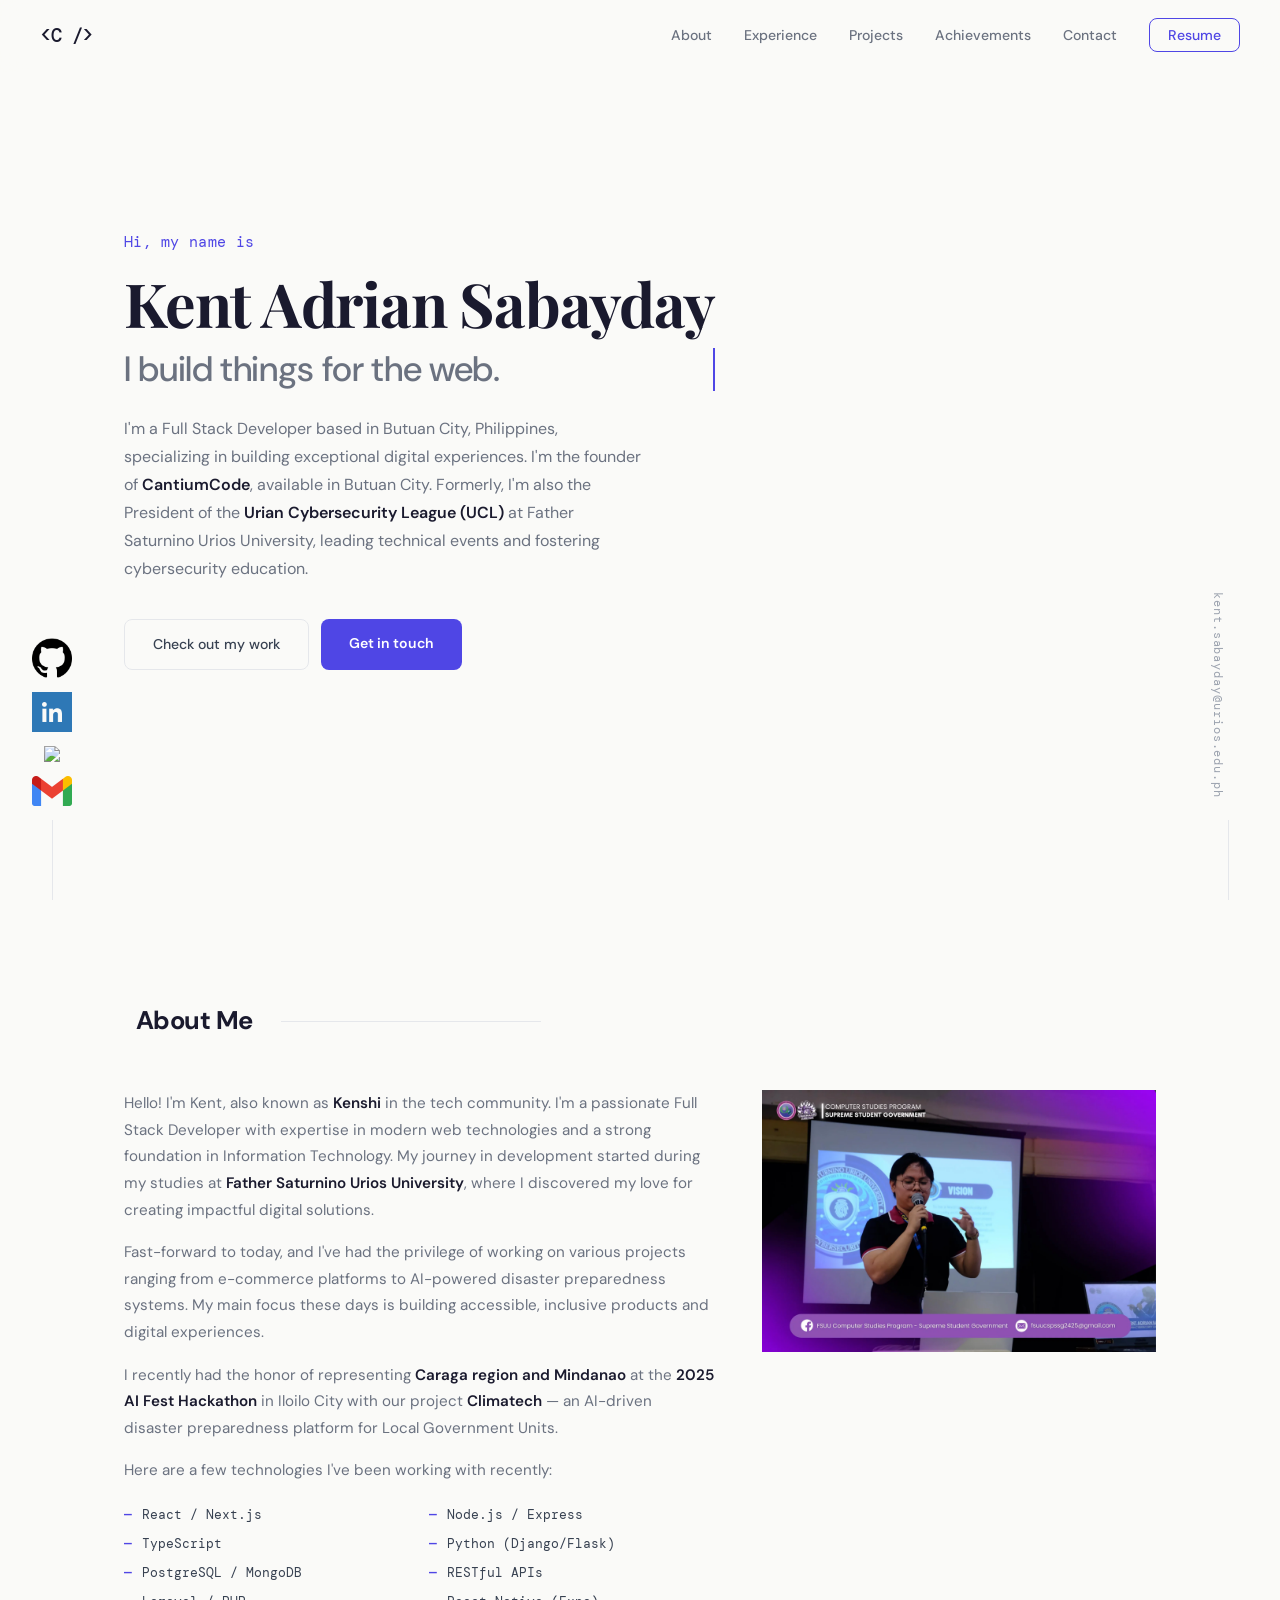
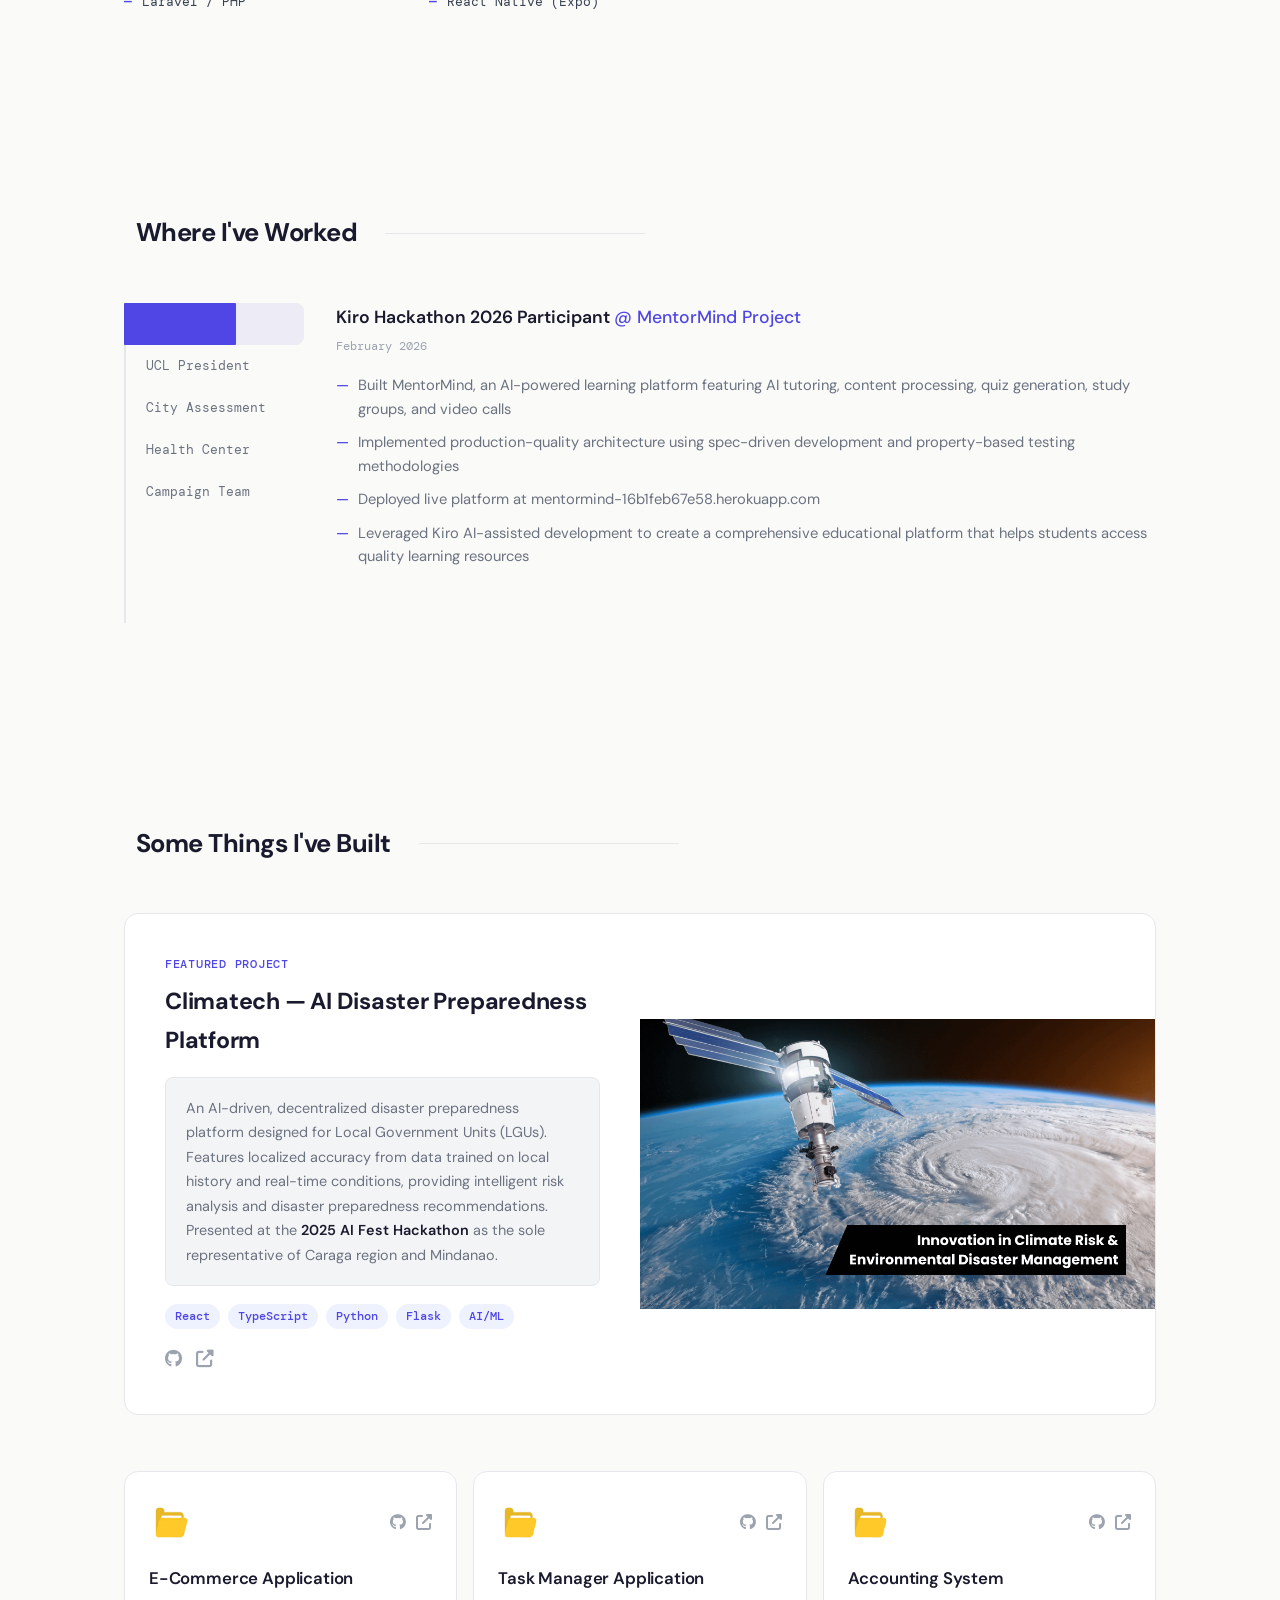
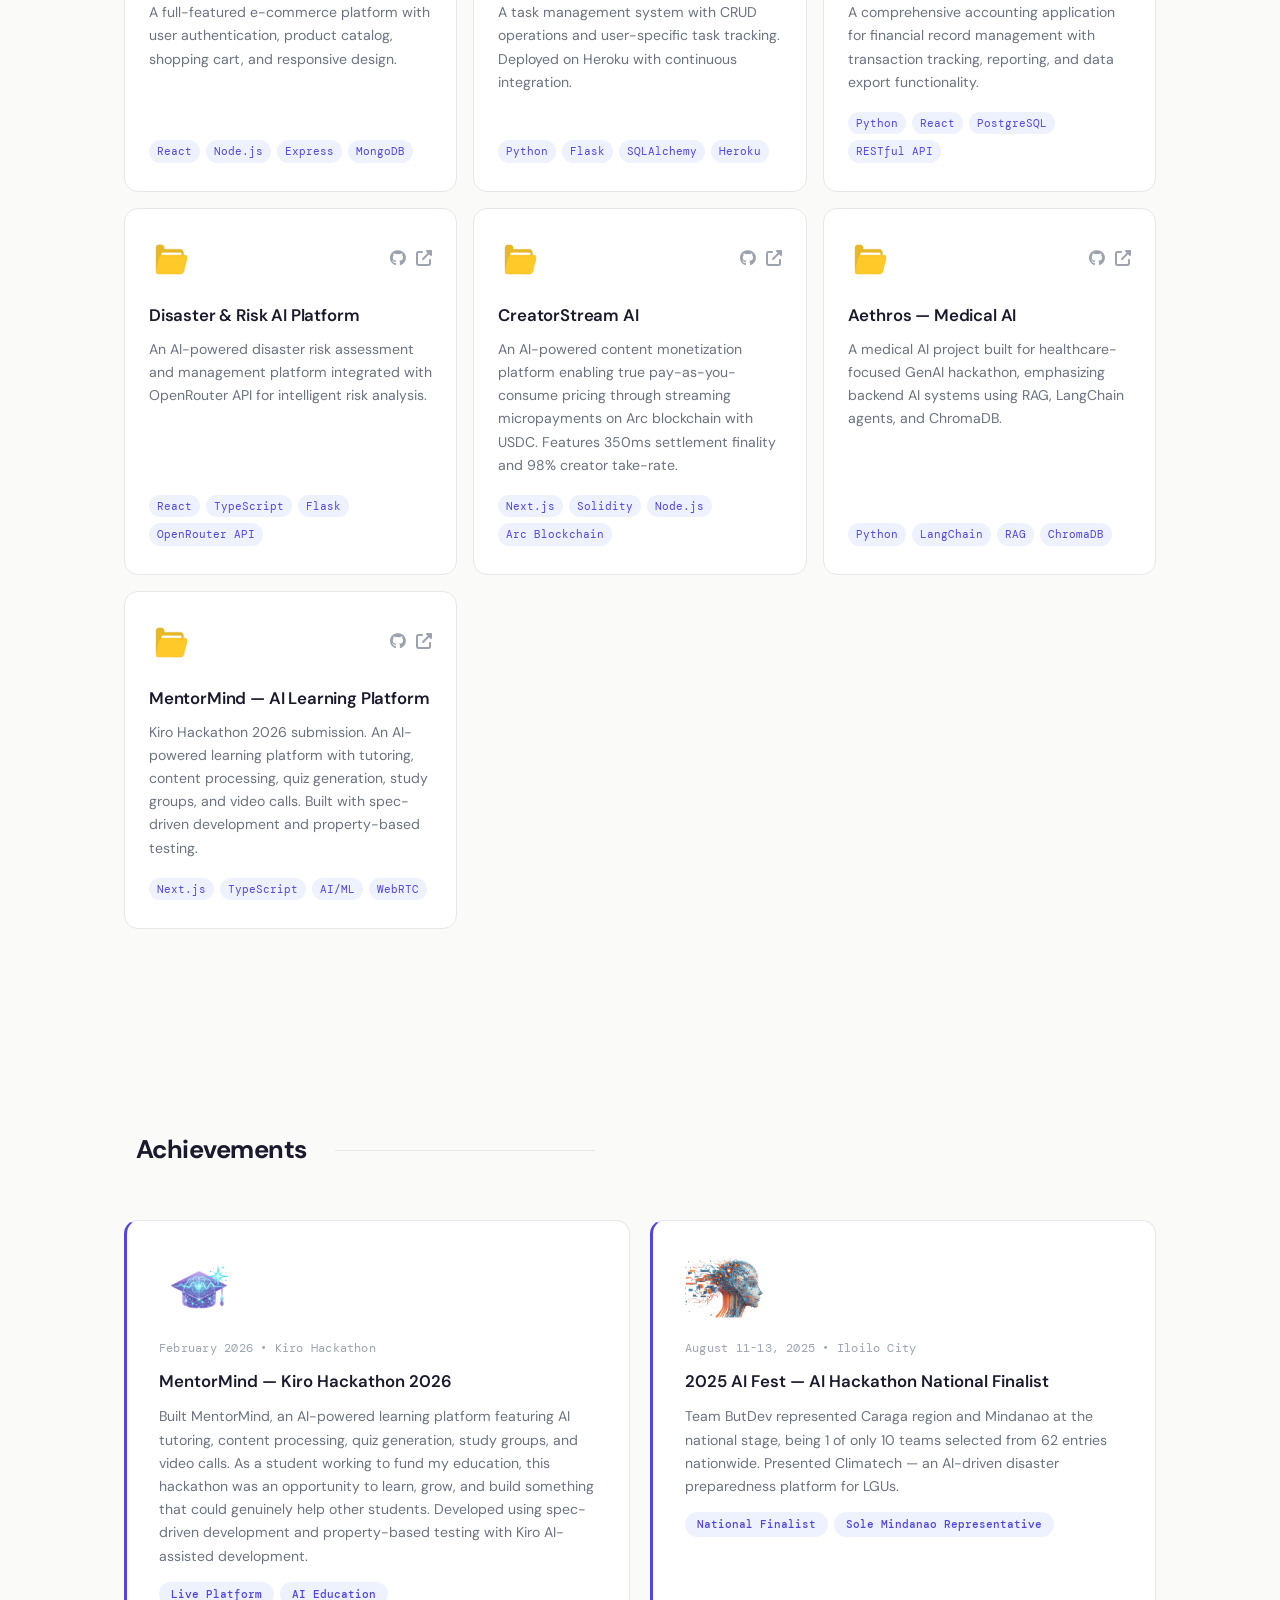
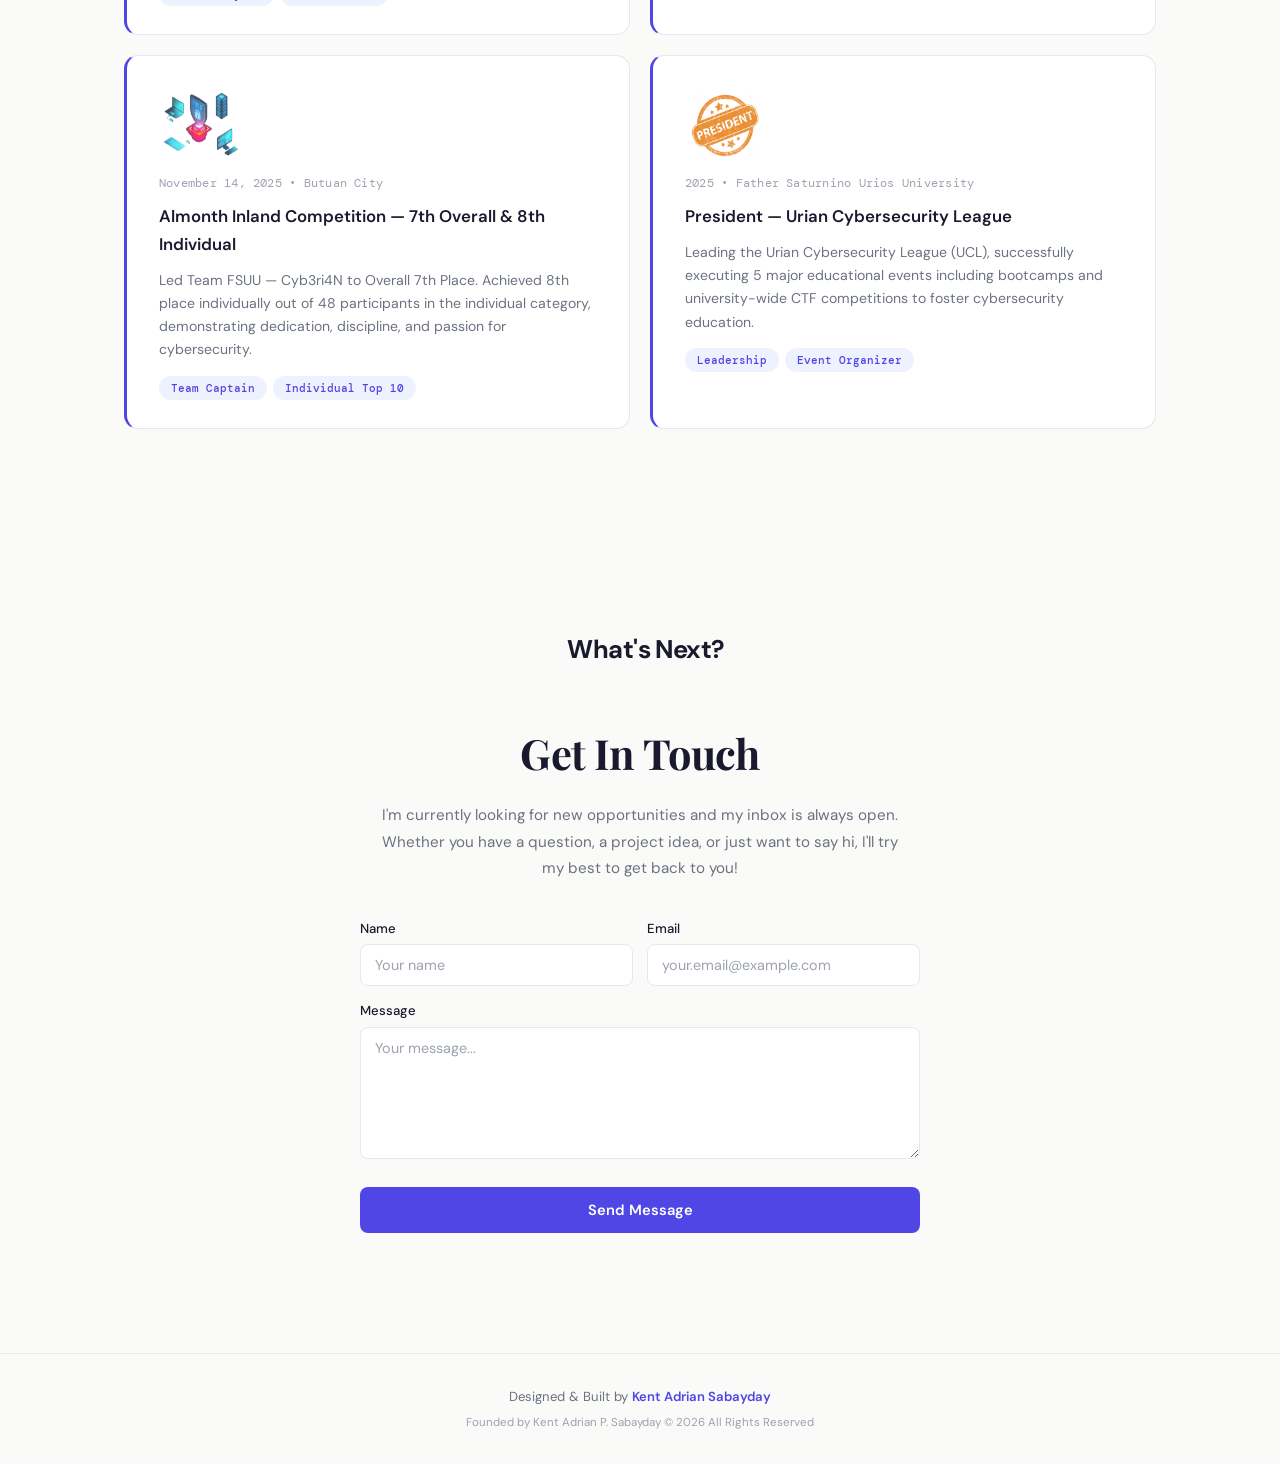
==== commit 51a41df2: "Revert "Breaking files into parts for more understandable structure" This reverts commit e3ef1b2ebbb" ====
--- a/index.html
+++ b/index.html
@@ -10,9 +10,6 @@
   <link rel="stylesheet" href="https://cdnjs.cloudflare.com/ajax/libs/font-awesome/6.5.1/css/all.min.css" />
 </head>
 <body>
-  <!-- ======= Geometry Particle Background ======= -->
-  <canvas id="particleCanvas"></canvas>
-
   <!-- ======= Loader ======= -->
   <div id="loader" class="loader">
     <div class="loader-logo">&lt;C /&gt;</div>
@@ -21,10 +18,10 @@
   <!-- ======= Side Elements ======= -->
   <div class="side-element left">
     <ul class="side-social">
-      <li><a href="https://github.com/kenshi-ucl" target="_blank" aria-label="GitHub"><img src="./sources/github.png" alt="GitHub"></a></li>
-      <li><a href="https://linkedin.com/in/KentSabayday" target="_blank" aria-label="LinkedIn"><img src="./sources/linkedin.png" alt="LinkedIn"></a></li>
-      <li><a href="https://facebook.com/KentAdrianSabayday" target="_blank" aria-label="Facebook"><img src="./sources/facebook.png" alt="Facebook"></a></li>
-      <li><a href="mailto:kent.sabayday@urios.edu.ph" aria-label="Email"><img src="./sources/gmail.png" alt="Email"></a></li>
+      <li><img src="./sources/github.png" target="_blank" aria-label="GitHub"></i></a></li>
+      <li><img src="./sources/linkedin.png" target="_blank" aria-label="LinkedIn" ></i></a></li>
+      <li><img src="./sources/twitter.png" target="_blank" aria-label="Twitter"></i></a></li>
+      <li><img src="./sources/gmail.png" aria-label="Email"></i></a></li>
     </ul>
     <div class="side-line"></div>
   </div>
@@ -53,13 +50,329 @@
   </header>
 
   <main>
-    <!-- Component placeholders — loaded by component-loader.js -->
-    <div id="hero-component"></div>
-    <div id="about-component"></div>
-    <div id="experience-component"></div>
-    <div id="projects-component"></div>
-    <div id="achievements-component"></div>
-    <div id="contact-component"></div>
+    <!-- ======= Hero ======= -->
+    <section id="hero" class="hero">
+      <div class="hero-content">
+        <p class="hero-greeting fade-up">Hi, my name is</p>
+        <h1 class="hero-name fade-up" style="animation-delay:.1s">Kent Adrian Sabayday</h1>
+        <h2 class="hero-tagline fade-up" style="animation-delay:.2s">I build things for the web.</h2>
+        <p class="hero-description fade-up" style="animation-delay:.3s">
+          I'm a Full Stack Developer based in Butuan City, Philippines, specializing in building exceptional digital experiences.
+          I'm the founder of <strong>CantiumCode</strong>, available in Butuan City.
+          Formerly, I'm also the President of the <strong>Urian Cybersecurity League (UCL)</strong> at Father Saturnino Urios University,
+          leading technical events and fostering cybersecurity education.
+        </p>
+        <div class="hero-cta fade-up" style="animation-delay:.4s">
+          <a href="#projects" class="btn btn-outline">Check out my work</a>
+          <a href="#contact" class="btn btn-primary">Get in touch</a>
+        </div>
+      </div>
+    </section>
+
+    <!-- ======= About ======= -->
+    <section id="about" class="section">
+      <h2 class="section-heading fade-up"><span class="section-number"></span> About Me</h2>
+      <div class="about-grid fade-up">
+        <div class="about-text">
+          <p>
+            Hello! I'm Kent, also known as <strong>Kenshi</strong> in the tech community. I'm a passionate Full Stack Developer with expertise in modern web technologies and a strong foundation in Information Technology. My journey in development started during my studies at <strong>Father Saturnino Urios University</strong>, where I discovered my love for creating impactful digital solutions.
+          </p>
+          <p>
+            Fast-forward to today, and I've had the privilege of working on various projects ranging from e-commerce platforms to AI-powered disaster preparedness systems. My main focus these days is building accessible, inclusive products and digital experiences.
+          </p>
+          <p>
+            I recently had the honor of representing <strong>Caraga region and Mindanao</strong> at the <strong>2025 AI Fest Hackathon</strong> in Iloilo City with our project <strong>Climatech</strong> — an AI-driven disaster preparedness platform for Local Government Units.
+          </p>
+          <p>Here are a few technologies I've been working with recently:</p>
+          <ul class="tech-list">
+            <li>React / Next.js</li>
+            <li>Node.js / Express</li>
+            <li>TypeScript</li>
+            <li>Python (Django/Flask)</li>
+            <li>PostgreSQL / MongoDB</li>
+            <li>RESTful APIs</li>
+            <li>Laravel / PHP</li>
+            <li>React Native (Expo)</li>
+          </ul>
+        </div>
+        <div class="about-image">
+              <img src="./sources/profile.png" alt="Profile Picture of Kent Adrian Sabayday" class="profile-image" /> 
+        </div>
+      </div>
+    </section>
+
+    <!-- ======= Experience ======= -->
+    <section id="experience" class="section">
+      <h2 class="section-heading fade-up"><span class="section-number"></span> Where I've Worked</h2>
+      <div class="experience-container fade-up">
+        <div class="exp-tabs" role="tablist">
+          <button class="exp-tab active" data-tab="0" role="tab">MentorMind</button>
+          <button class="exp-tab" data-tab="1" role="tab">UCL President</button>
+          <button class="exp-tab" data-tab="2" role="tab">City Assessment</button>
+          <button class="exp-tab" data-tab="3" role="tab">Health Center</button>
+          <button class="exp-tab" data-tab="4" role="tab">Campaign Team</button>
+          <div class="tab-indicator"></div>
+        </div>
+        <div class="exp-panels">
+          <!-- Panel 0 -->
+          <div class="exp-panel active" data-panel="0">
+            <h3 class="exp-title">Kiro Hackathon 2026 Participant <span class="exp-company">@ MentorMind Project</span></h3>
+            <p class="exp-date">February 2026</p>
+            <ul class="exp-list">
+              <li>Built MentorMind, an AI-powered learning platform featuring AI tutoring, content processing, quiz generation, study groups, and video calls</li>
+              <li>Implemented production-quality architecture using spec-driven development and property-based testing methodologies</li>
+              <li>Deployed live platform at mentormind-16b1feb67e58.herokuapp.com</li>
+              <li>Leveraged Kiro AI-assisted development to create a comprehensive educational platform that helps students access quality learning resources</li>
+            </ul>
+          </div>
+          <!-- Panel 1 -->
+          <div class="exp-panel" data-panel="1">
+            <h3 class="exp-title">President <span class="exp-company">@ Urian Cybersecurity League (UCL)</span></h3>
+            <p class="exp-date">February 2025 — Present</p>
+            <ul class="exp-list">
+              <li>Successfully planned and executed 5 major educational events including bootcamps and a university-wide Capture The Flag competition</li>
+              <li>Facilitated student learning in cybersecurity fundamentals and CTF strategies</li>
+              <li>Developing inter-departmental CTF competitions to foster competitive security skills</li>
+              <li>Led the FSUU Cyb3ri4N team to 7th place overall at Almonth Inland Competition</li>
+            </ul>
+          </div>
+          <!-- Panel 2 -->
+          <div class="exp-panel" data-panel="2">
+            <h3 class="exp-title">Technical Assistant <span class="exp-company">@ City Assessment Services Department</span></h3>
+            <p class="exp-date">July 2024</p>
+            <ul class="exp-list">
+              <li>Input client data into system databases and developed project presentations</li>
+              <li>Provided technical support and troubleshooting for department computer systems</li>
+              <li>Collaborated with Professional Computer Engineer on departmental technical initiatives</li>
+            </ul>
+          </div>
+          <!-- Panel 3 -->
+          <div class="exp-panel" data-panel="3">
+            <h3 class="exp-title">Healthcare Information Systems Assistant <span class="exp-company">@ Libertad Main Health Center</span></h3>
+            <p class="exp-date">July 2023</p>
+            <ul class="exp-list">
+              <li>Processed and validated patient PhilHealth insurance eligibility through the national healthcare database</li>
+              <li>Assisted healthcare staff with technical issues related to the PhilHealth system</li>
+            </ul>
+          </div>
+          <!-- Panel 4 -->
+          <div class="exp-panel" data-panel="4">
+            <h3 class="exp-title">Database Encoder <span class="exp-company">@ Campaign Team of Atty. Arcedel Kidz Libarios</span></h3>
+            <p class="exp-date">May 2022</p>
+            <ul class="exp-list">
+              <li>Conducted data analysis to identify key voter demographics, informing campaign strategies</li>
+              <li>Encoded a database program using Adobe Acrobat and Microsoft Excel to manage voter masterlist data</li>
+            </ul>
+          </div>
+        </div>
+      </div>
+    </section>
+
+    <!-- ======= Projects ======= -->
+    <section id="projects" class="section">
+      <h2 class="section-heading fade-up"><span class="section-number"></span> Some Things I've Built</h2>
+
+      <!-- Featured Project -->
+      <div class="featured-project fade-up">
+        <div class="fp-content">
+          <p class="fp-label">Featured Project</p>
+          <h3 class="fp-title">Climatech — AI Disaster Preparedness Platform</h3>
+          <div class="fp-description">
+            <p>An AI-driven, decentralized disaster preparedness platform designed for Local Government Units (LGUs). Features localized accuracy from data trained on local history and real-time conditions, providing intelligent risk analysis and disaster preparedness recommendations. Presented at the <strong>2025 AI Fest Hackathon</strong> as the sole representative of Caraga region and Mindanao.</p>
+          </div>
+          <ul class="fp-tech">
+            <li>React</li><li>TypeScript</li><li>Python</li><li>Flask</li><li>AI/ML</li>
+          </ul>
+          <div class="fp-links">
+            <a href="#" aria-label="GitHub"><i class="fab fa-github"></i></a>
+            <a href="#" aria-label="External Link"><i class="fas fa-external-link-alt"></i></a>
+          </div>
+        </div>
+        <div>
+          <img src="./sources/climatech.png" alt="Screenshot of Climatech — AI Disaster Preparedness Platform" class="fp-img" />
+        </div>
+      </div>
+
+      <!-- Project Grid -->
+      <div class="projects-grid">
+        <!-- Project Card 1 -->
+        <div class="project-card fade-up">
+          <div class="pc-top">
+            <img src="./sources/folder.png" alt="Screenshot of E-Commerce Application" class="pc-img" width="45" height="45" />
+            <div class="pc-links">
+              <a href="#"><i class="fab fa-github"></i></a>
+              <a href="#"><i class="fas fa-external-link-alt"></i></a>
+            </div>
+          </div>
+          <h3 class="pc-title">E-Commerce Application</h3>
+          <p class="pc-desc">A full-featured e-commerce platform with user authentication, product catalog, shopping cart, and responsive design.</p>
+          <ul class="pc-tech">
+            <li>React</li><li>Node.js</li><li>Express</li><li>MongoDB</li>
+          </ul>
+        </div>
+        <!-- Project Card 2 -->
+        <div class="project-card fade-up">
+          <div class="pc-top">
+            <img src="./sources/folder.png" alt="Screenshot of Task Manager Application" class="pc-img" width="45" height="45" />
+            <div class="pc-links">
+              <a href="#"><i class="fab fa-github"></i></a>
+              <a href="#"><i class="fas fa-external-link-alt"></i></a>
+            </div>
+          </div>
+          <h3 class="pc-title">Task Manager Application</h3>
+          <p class="pc-desc">A task management system with CRUD operations and user-specific task tracking. Deployed on Heroku with continuous integration.</p>
+          <ul class="pc-tech">
+            <li>Python</li><li>Flask</li><li>SQLAlchemy</li><li>Heroku</li>
+          </ul>
+        </div>
+        <!-- Project Card 3 -->
+        <div class="project-card fade-up">
+          <div class="pc-top">
+            <img src="./sources/folder.png" alt="Screenshot of Accounting System" class="pc-img" width="45" height="45" />
+            <div class="pc-links">
+              <a href="#"><i class="fab fa-github"></i></a>
+              <a href="#"><i class="fas fa-external-link-alt"></i></a>
+            </div>
+          </div>
+          <h3 class="pc-title">Accounting System</h3>
+          <p class="pc-desc">A comprehensive accounting application for financial record management with transaction tracking, reporting, and data export functionality.</p>
+          <ul class="pc-tech">
+            <li>Python</li><li>React</li><li>PostgreSQL</li><li>RESTful API</li>
+          </ul>
+        </div>
+        <!-- Project Card 4 -->
+        <div class="project-card fade-up">
+          <div class="pc-top">
+            <img src="./sources/folder.png" alt="Screenshot of Disaster & Risk AI Platform" class="pc-img" width="45" height="45" />
+            <div class="pc-links">
+              <a href="#"><i class="fab fa-github"></i></a>
+              <a href="#"><i class="fas fa-external-link-alt"></i></a>
+            </div>
+          </div>
+          <h3 class="pc-title">Disaster &amp; Risk AI Platform</h3>
+          <p class="pc-desc">An AI-powered disaster risk assessment and management platform integrated with OpenRouter API for intelligent risk analysis.</p>
+          <ul class="pc-tech">
+            <li>React</li><li>TypeScript</li><li>Flask</li><li>OpenRouter API</li>
+          </ul>
+        </div>
+        <!-- Project Card 5 -->
+        <div class="project-card fade-up">
+          <div class="pc-top">
+            <img src="./sources/folder.png" alt="Screenshot of CreatorStream AI" class="pc-img" width="45" height="45" />
+            <div class="pc-links">
+              <a href="#"><i class="fab fa-github"></i></a>
+              <a href="#"><i class="fas fa-external-link-alt"></i></a>
+            </div>
+          </div>
+          <h3 class="pc-title">CreatorStream AI</h3>
+          <p class="pc-desc">An AI-powered content monetization platform enabling true pay-as-you-consume pricing through streaming micropayments on Arc blockchain with USDC. Features 350ms settlement finality and 98% creator take-rate.</p>
+          <ul class="pc-tech">
+            <li>Next.js</li><li>Solidity</li><li>Node.js</li><li>Arc Blockchain</li>
+          </ul>
+        </div>
+        <!-- Project Card 6 -->
+        <div class="project-card fade-up">
+          <div class="pc-top">
+            <img src="./sources/folder.png" alt="Screenshot of Aethros — Medical AI" class="pc-img" width="45" height="45"   />
+            <div class="pc-links">
+              <a href="#"><i class="fab fa-github"></i></a>
+              <a href="#"><i class="fas fa-external-link-alt"></i></a>
+            </div>
+          </div>
+          <h3 class="pc-title">Aethros — Medical AI</h3>
+          <p class="pc-desc">A medical AI project built for healthcare-focused GenAI hackathon, emphasizing backend AI systems using RAG, LangChain agents, and ChromaDB.</p>
+          <ul class="pc-tech">
+            <li>Python</li><li>LangChain</li><li>RAG</li><li>ChromaDB</li>
+          </ul>
+        </div>
+        <!-- Project Card 7 -->
+        <div class="project-card fade-up">
+          <div class="pc-top">
+            <img src="./sources/folder.png" alt="Screenshot of MentorMind — AI Learning Platform" class="pc-img" width="45" height="45"/>
+            <div class="pc-links">
+              <a href="#"><i class="fab fa-github"></i></a>
+              <a href="#"><i class="fas fa-external-link-alt"></i></a>
+            </div>
+          </div>
+          <h3 class="pc-title">MentorMind — AI Learning Platform</h3>
+          <p class="pc-desc">Kiro Hackathon 2026 submission. An AI-powered learning platform with tutoring, content processing, quiz generation, study groups, and video calls. Built with spec-driven development and property-based testing.</p>
+          <ul class="pc-tech">
+            <li>Next.js</li><li>TypeScript</li><li>AI/ML</li><li>WebRTC</li>
+          </ul>
+        </div>
+      </div>
+    </section>
+
+    <!-- ======= Achievements ======= -->
+    <section id="achievements" class="section">
+      <h2 class="section-heading fade-up"><span class="section-number"></span> Achievements</h2>
+      <div class="achievements-grid">
+        <!-- Achievement 1 -->
+        <div class="achievement-card fade-up">
+          <div class="ac-icon"><img src="./sources/mentormind.png" alt="MentorMind — Kiro Hackathon 2026" width="80" height="80"></div>
+          <div class="ac-badge">February 2026 &bull; Kiro Hackathon</div>
+          <h3 class="ac-title">MentorMind — Kiro Hackathon 2026</h3>
+          <p class="ac-desc">Built MentorMind, an AI-powered learning platform featuring AI tutoring, content processing, quiz generation, study groups, and video calls. As a student working to fund my education, this hackathon was an opportunity to learn, grow, and build something that could genuinely help other students. Developed using spec-driven development and property-based testing with Kiro AI-assisted development.</p>
+          <div class="ac-tags">
+            <span>Live Platform</span><span>AI Education</span>
+          </div>
+        </div>
+        <!-- Achievement 2 -->
+        <div class="achievement-card fade-up">
+          <div class="ac-icon"><img src="./sources/aifest.png" alt="AI Fest — National Finalist" width="80" height="80"></div>
+          <div class="ac-badge">August 11-13, 2025 &bull; Iloilo City</div>
+          <h3 class="ac-title">2025 AI Fest — AI Hackathon National Finalist</h3>
+          <p class="ac-desc">Team ButDev represented Caraga region and Mindanao at the national stage, being 1 of only 10 teams selected from 62 entries nationwide. Presented Climatech — an AI-driven disaster preparedness platform for LGUs.</p>
+          <div class="ac-tags">
+            <span>National Finalist</span><span>Sole Mindanao Representative</span>
+          </div>
+        </div>
+        <!-- Achievement 3 -->
+        <div class="achievement-card fade-up">
+          <div class="ac-icon"><img src="./sources/hack.png" alt="Almonth Inland Competition — 7th Overall & 8th Individual" width="80" height="80"></div>
+          <div class="ac-badge">November 14, 2025 &bull; Butuan City</div>
+          <h3 class="ac-title">Almonth Inland Competition — 7th Overall &amp; 8th Individual</h3>
+          <p class="ac-desc">Led Team FSUU — Cyb3ri4N to Overall 7th Place. Achieved 8th place individually out of 48 participants in the individual category, demonstrating dedication, discipline, and passion for cybersecurity.</p>
+          <div class="ac-tags">
+            <span>Team Captain</span><span>Individual Top 10</span>
+          </div>
+        </div>
+        <!-- Achievement 4 -->
+        <div class="achievement-card fade-up">
+          <div class="ac-icon"><img src="./sources/president.png" alt="President — Urian Cybersecurity League" width="80" height="80"></div>
+          <div class="ac-badge">2025 &bull; Father Saturnino Urios University</div>
+          <h3 class="ac-title">President — Urian Cybersecurity League</h3>
+          <p class="ac-desc">Leading the Urian Cybersecurity League (UCL), successfully executing 5 major educational events including bootcamps and university-wide CTF competitions to foster cybersecurity education.</p>
+          <div class="ac-tags">
+            <span>Leadership</span><span>Event Organizer</span>
+          </div>
+        </div>
+      </div>
+    </section>
+
+    <!-- ======= Contact ======= -->
+    <section id="contact" class="section section-contact">
+      <h2 class="section-heading fade-up"><span class="section-number"></span> What's Next?</h2>
+      <h3 class="contact-title fade-up">Get In Touch</h3>
+      <p class="contact-desc fade-up">I'm currently looking for new opportunities and my inbox is always open. Whether you have a question, a project idea, or just want to say hi, I'll try my best to get back to you!</p>
+      <form class="contact-form fade-up" id="contactForm">
+        <div class="form-row">
+          <div class="form-group">
+            <label for="name">Name</label>
+            <input type="text" id="name" name="name" placeholder="Your name" required />
+          </div>
+          <div class="form-group">
+            <label for="email">Email</label>
+            <input type="email" id="email" name="email" placeholder="your.email@example.com" required />
+          </div>
+        </div>
+        <div class="form-group">
+          <label for="message">Message</label>
+          <textarea id="message" name="message" rows="6" placeholder="Your message..." required></textarea>
+        </div>
+        <button type="submit" class="btn btn-primary btn-submit">Send Message</button>
+      </form>
+    </section>
   </main>
 
   <!-- ======= Footer ======= -->
@@ -68,8 +381,6 @@
     <p class="footer-sub">Founded by Kent Adrian P. Sabayday &copy; 2026 All Rights Reserved</p>
   </footer>
 
-  <script src="./components/component-loader.js"></script>
-  <script src="./components/particles.js"></script>
   <script src="app.js"></script>
 </body>
-</html>+</html>
--- a/style.css
+++ b/style.css
@@ -6,18 +6,1104 @@
    60% — Warm off-white backgrounds (#FAFAF8, #FFFFFF)
    30% — Charcoal text & dark elements (#1a1a2e, #374151)
    10% — Slate blue accent (#4F46E5) for CTAs & highlights
-
-   This file imports all component-level stylesheets.
-   Order matters — base first, responsive last.
    =================================================== */
 
-@import url('./components/css/base.css');
-@import url('./components/css/navbar.css');
-@import url('./components/css/hero.css');
-@import url('./components/css/about.css');
-@import url('./components/css/experience.css');
-@import url('./components/css/projects.css');
-@import url('./components/css/achievements.css');
-@import url('./components/css/contact.css');
-@import url('./components/css/footer.css');
-@import url('./components/css/responsive.css');
+/* ---------- CSS Custom Properties ---------- */
+:root {
+  /* 60% — Backgrounds */
+  --bg-primary: #FAFAF8;
+  --bg-white: #FFFFFF;
+  --bg-subtle: #F3F4F6;
+
+  /* 30% — Text & neutrals */
+  --text-heading: #1a1a2e;
+  --text-primary: #374151;
+  --text-secondary: #6B7280;
+  --text-light: #9CA3AF;
+
+  /* 10% — Accent (Indigo-blue family) */
+  --accent: #4F46E5;
+  --accent-hover: #4338CA;
+  --accent-light: #EEF2FF;
+  --accent-tint: rgba(79, 70, 229, 0.08);
+
+  /* Utility */
+  --border: #E5E7EB;
+  --border-hover: #D1D5DB;
+  --shadow-sm: 0 1px 2px rgba(0, 0, 0, 0.04);
+  --shadow-md: 0 4px 16px rgba(0, 0, 0, 0.06);
+  --shadow-lg: 0 8px 30px rgba(0, 0, 0, 0.08);
+  --shadow-card: 0 1px 3px rgba(0, 0, 0, 0.04), 0 1px 2px rgba(0, 0, 0, 0.03);
+
+  /* Fonts */
+  --font-main: 'DM Sans', -apple-system, BlinkMacSystemFont, 'Segoe UI', sans-serif;
+  --font-mono: 'DM Mono', 'Consolas', monospace;
+  --font-display: 'Playfair Display', Georgia, serif;
+
+  /* Layout */
+  --nav-height: 72px;
+  --transition: all 0.2s ease;
+  --transition-slow: all 0.35s ease;
+  --border-radius: 8px;
+  --border-radius-lg: 14px;
+  --max-width: 1080px;
+}
+
+/* ---------- Reset & Base ---------- */
+*, *::before, *::after {
+  margin: 0;
+  padding: 0;
+  box-sizing: border-box;
+}
+
+html {
+  scroll-behavior: smooth;
+  scroll-padding-top: var(--nav-height);
+}
+
+body {
+  font-family: var(--font-main);
+  background-color: var(--bg-primary);
+  color: var(--text-primary);
+  line-height: 1.65;
+  overflow-x: hidden;
+  -webkit-font-smoothing: antialiased;
+  -moz-osx-font-smoothing: grayscale;
+}
+
+::selection {
+  background: var(--accent-light);
+  color: var(--accent);
+}
+
+a {
+  text-decoration: none;
+  color: inherit;
+  transition: var(--transition);
+}
+
+ul { list-style: none; }
+
+img {
+  max-width: 100%;
+  display: block;
+}
+
+/* ---------- Loader ---------- */
+.loader {
+  position: fixed;
+  inset: 0;
+  z-index: 9999;
+  display: flex;
+  align-items: center;
+  justify-content: center;
+  background: var(--bg-white);
+  transition: opacity 0.4s ease, visibility 0.4s ease;
+}
+
+.loader.hidden {
+  opacity: 0;
+  visibility: hidden;
+}
+
+.loader-logo {
+  font-family: var(--font-mono);
+  font-size: 2rem;
+  color: var(--accent);
+  font-weight: 500;
+  animation: pulse 1.5s ease infinite;
+}
+
+@keyframes pulse {
+  0%, 100% { opacity: 1; transform: scale(1); }
+  50% { opacity: 0.4; transform: scale(0.97); }
+}
+
+/* ---------- Side Elements ---------- */
+.side-element {
+  position: fixed;
+  bottom: 0;
+  width: 40px;
+  z-index: 50;
+}
+
+.side-element.left { left: 32px; }
+.side-element.right { right: 32px; }
+
+.side-social {
+  display: flex;
+  flex-direction: column;
+  align-items: center;
+  gap: 14px;
+}
+
+.side-social a {
+  color: var(--text-light);
+  font-size: 1.05rem;
+  padding: 5px;
+  transition: var(--transition);
+}
+
+.side-social a:hover {
+  color: var(--accent);
+  transform: translateY(-2px);
+}
+
+.side-email {
+  font-family: var(--font-mono);
+  font-size: 0.72rem;
+  letter-spacing: 0.08em;
+  color: var(--text-light);
+  writing-mode: vertical-rl;
+  transition: var(--transition);
+}
+
+.side-email:hover {
+  color: var(--accent);
+  transform: translateY(-2px);
+}
+
+.side-line {
+  width: 1px;
+  height: 80px;
+  background: var(--border);
+  margin: 14px auto 0;
+}
+
+/* ---------- Navbar ---------- */
+.navbar {
+  position: fixed;
+  top: 0;
+  left: 0;
+  right: 0;
+  height: var(--nav-height);
+  background: rgba(250, 250, 248, 0.88);
+  backdrop-filter: blur(12px);
+  -webkit-backdrop-filter: blur(12px);
+  z-index: 100;
+  transition: var(--transition-slow);
+  border-bottom: 1px solid transparent;
+}
+
+.navbar.scrolled {
+  border-bottom-color: var(--border);
+  box-shadow: var(--shadow-sm);
+  height: 64px;
+}
+
+.navbar.hidden-nav {
+  transform: translateY(-100%);
+}
+
+.nav-container {
+  max-width: 1280px;
+  margin: 0 auto;
+  height: 100%;
+  display: flex;
+  align-items: center;
+  justify-content: space-between;
+  padding: 0 40px;
+}
+
+.nav-logo {
+  font-family: var(--font-mono);
+  font-size: 1.2rem;
+  font-weight: 500;
+  color: var(--text-heading);
+  letter-spacing: -0.5px;
+}
+
+.nav-logo:hover { color: var(--accent); }
+
+.nav-links {
+  display: flex;
+  align-items: center;
+  gap: 32px;
+}
+
+.nav-links a {
+  font-size: 0.88rem;
+  font-weight: 500;
+  color: var(--text-secondary);
+  transition: var(--transition);
+}
+
+.nav-links a:hover { color: var(--text-heading); }
+
+.nav-number {
+  display: none;
+}
+
+.btn-resume {
+  border: 1.5px solid var(--accent);
+  color: var(--accent) !important;
+  padding: 7px 18px;
+  border-radius: var(--border-radius);
+  font-weight: 500;
+}
+
+.btn-resume:hover {
+  background: var(--accent);
+  color: var(--bg-white) !important;
+}
+
+/* Hamburger */
+.hamburger {
+  display: none;
+  background: none;
+  border: none;
+  cursor: pointer;
+  width: 28px;
+  height: 22px;
+  position: relative;
+  z-index: 200;
+}
+
+.hamburger span {
+  display: block;
+  width: 100%;
+  height: 2px;
+  background: var(--text-heading);
+  border-radius: 2px;
+  position: absolute;
+  left: 0;
+  transition: var(--transition);
+}
+
+.hamburger span:nth-child(1) { top: 0; }
+.hamburger span:nth-child(2) { top: 50%; transform: translateY(-50%); }
+.hamburger span:nth-child(3) { bottom: 0; }
+
+.hamburger.active span:nth-child(1) { top: 50%; transform: translateY(-50%) rotate(45deg); }
+.hamburger.active span:nth-child(2) { opacity: 0; }
+.hamburger.active span:nth-child(3) { bottom: 50%; transform: translateY(50%) rotate(-45deg); }
+
+/* ---------- Buttons ---------- */
+.btn {
+  display: inline-block;
+  font-family: var(--font-main);
+  font-size: 0.88rem;
+  font-weight: 500;
+  padding: 13px 28px;
+  border-radius: var(--border-radius);
+  cursor: pointer;
+  transition: var(--transition);
+  border: none;
+}
+
+.btn-outline {
+  border: 1.5px solid var(--border);
+  color: var(--text-primary);
+  background: transparent;
+}
+
+.btn-outline:hover {
+  border-color: var(--accent);
+  color: var(--accent);
+  background: var(--accent-tint);
+}
+
+.btn-primary {
+  background: var(--accent);
+  color: #FFFFFF;
+  font-weight: 600;
+}
+
+.btn-primary:hover {
+  background: var(--accent-hover);
+  transform: translateY(-1px);
+  box-shadow: 0 4px 14px rgba(79, 70, 229, 0.25);
+}
+
+/* ---------- Section Shared ---------- */
+.section {
+  max-width: var(--max-width);
+  margin: 0 auto;
+  padding: 100px 24px;
+}
+
+.section-heading {
+  display: flex;
+  align-items: center;
+  gap: 12px;
+  font-size: 1.6rem;
+  color: var(--text-heading);
+  font-weight: 700;
+  margin-bottom: 48px;
+  letter-spacing: -0.02em;
+  white-space: nowrap;
+}
+
+.section-heading::after {
+  content: '';
+  display: block;
+  flex: 1;
+  max-width: 260px;
+  height: 1px;
+  background: var(--border);
+  margin-left: 16px;
+}
+
+.section-number {
+  font-family: var(--font-mono);
+  color: var(--accent);
+  font-size: 0.95rem;
+  font-weight: 400;
+}
+
+/* ---------- Hero ---------- */
+.hero {
+  min-height: 100vh;
+  display: flex;
+  align-items: center;
+  max-width: var(--max-width);
+  margin: 0 auto;
+  padding: 0 24px;
+}
+
+.hero-content {
+  max-width: 680px;
+}
+
+.hero-greeting {
+  font-family: var(--font-mono);
+  color: var(--accent);
+  font-size: 0.92rem;
+  font-weight: 400;
+  margin-bottom: 14px;
+  letter-spacing: 0.02em;
+}
+
+.hero-name {
+  font-family: var(--font-display);
+  font-size: clamp(2.4rem, 5.5vw, 3.8rem);
+  color: var(--text-heading);
+  font-weight: 700;
+  line-height: 1.15;
+  margin-bottom: 10px;
+  letter-spacing: -0.02em;
+}
+
+.hero-tagline {
+  font-size: clamp(1.4rem, 3.5vw, 2.2rem);
+  color: var(--text-secondary);
+  font-weight: 500;
+  line-height: 1.2;
+  margin-bottom: 24px;
+  letter-spacing: -0.01em;
+}
+
+.hero-description {
+  max-width: 520px;
+  font-size: 1rem;
+  line-height: 1.75;
+  color: var(--text-secondary);
+  margin-bottom: 36px;
+}
+
+.hero-description strong {
+  color: var(--text-heading);
+  font-weight: 600;
+}
+
+.hero-cta {
+  display: flex;
+  gap: 12px;
+  flex-wrap: wrap;
+}
+
+/* ---------- About ---------- */
+.about-grid {
+  display: grid;
+  grid-template-columns: 3fr 2fr;
+  gap: 48px;
+  align-items: start;
+}
+
+.about-text p {
+  margin-bottom: 16px;
+  font-size: 0.95rem;
+  line-height: 1.75;
+  color: var(--text-secondary);
+}
+
+.about-text strong {
+  color: var(--text-heading);
+  font-weight: 600;
+}
+
+.tech-list {
+  display: grid;
+  grid-template-columns: 1fr 1fr;
+  gap: 8px 20px;
+  margin-top: 20px;
+}
+
+.tech-list li {
+  font-family: var(--font-mono);
+  font-size: 0.8rem;
+  color: var(--text-primary);
+  position: relative;
+  padding-left: 18px;
+}
+
+.tech-list li::before {
+  content: '—';
+  color: var(--accent);
+  position: absolute;
+  left: 0;
+  font-weight: 500;
+}
+
+.about-image {
+  display: flex;
+  justify-content: center;
+}
+
+.image-wrapper {
+  position: relative;
+  width: 260px;
+  height: 300px;
+}
+
+.image-placeholder {
+  width: 100%;
+  height: 100%;
+  background: var(--bg-subtle);
+  border-radius: var(--border-radius-lg);
+  display: flex;
+  flex-direction: column;
+  align-items: center;
+  justify-content: center;
+  gap: 10px;
+  color: var(--text-light);
+  position: relative;
+  z-index: 2;
+  transition: var(--transition);
+  overflow: hidden;
+  border: 1px solid var(--border);
+}
+
+.image-placeholder::before {
+  content: '';
+  position: absolute;
+  inset: 0;
+  background: var(--accent-tint);
+  opacity: 0;
+  transition: var(--transition);
+}
+
+.image-wrapper:hover .image-placeholder::before { opacity: 1; }
+
+.image-placeholder i {
+  font-size: 3.5rem;
+  opacity: 0.35;
+}
+
+.image-placeholder span {
+  font-family: var(--font-mono);
+  font-size: 0.75rem;
+  opacity: 0.4;
+}
+
+.image-border {
+  position: absolute;
+  top: 12px;
+  left: 12px;
+  width: 100%;
+  height: 100%;
+  border: 2px solid var(--accent-light);
+  border-radius: var(--border-radius-lg);
+  z-index: 1;
+  transition: var(--transition);
+}
+
+.image-wrapper:hover .image-border {
+  top: 8px;
+  left: 8px;
+  border-color: var(--accent);
+}
+
+/* ---------- Experience ---------- */
+.experience-container {
+  display: flex;
+  gap: 32px;
+  min-height: 320px;
+}
+
+.exp-tabs {
+  display: flex;
+  flex-direction: column;
+  position: relative;
+  min-width: 180px;
+  border-left: 2px solid var(--border);
+}
+
+.tab-indicator {
+  position: absolute;
+  left: -2px;
+  top: 0;
+  width: 2px;
+  height: 42px;
+  background: var(--accent);
+  transition: transform 0.3s ease;
+  border-radius: 1px;
+}
+
+.exp-tab {
+  background: none;
+  border: none;
+  font-family: var(--font-mono);
+  font-size: 0.8rem;
+  color: var(--text-secondary);
+  padding: 10px 20px;
+  text-align: left;
+  cursor: pointer;
+  transition: var(--transition);
+  white-space: nowrap;
+  height: 42px;
+  border-radius: 0 var(--border-radius) var(--border-radius) 0;
+}
+
+.exp-tab:hover {
+  background: var(--accent-tint);
+  color: var(--accent);
+}
+
+.exp-tab.active {
+  color: var(--accent);
+  background: var(--accent-tint);
+}
+
+.exp-panels { flex: 1; }
+
+.exp-panel {
+  display: none;
+  animation: fadeIn 0.3s ease;
+}
+
+.exp-panel.active { display: block; }
+
+@keyframes fadeIn {
+  from { opacity: 0; transform: translateY(6px); }
+  to { opacity: 1; transform: translateY(0); }
+}
+
+.exp-title {
+  font-size: 1.1rem;
+  color: var(--text-heading);
+  font-weight: 600;
+  margin-bottom: 4px;
+}
+
+.exp-company {
+  color: var(--accent);
+  font-weight: 500;
+}
+
+.exp-date {
+  font-family: var(--font-mono);
+  font-size: 0.78rem;
+  color: var(--text-light);
+  margin-bottom: 18px;
+}
+
+.exp-list li {
+  position: relative;
+  padding-left: 22px;
+  margin-bottom: 10px;
+  font-size: 0.92rem;
+  line-height: 1.6;
+  color: var(--text-secondary);
+}
+
+.exp-list li::before {
+  content: '—';
+  color: var(--accent);
+  position: absolute;
+  left: 0;
+  font-weight: 500;
+}
+
+/* ---------- Projects ---------- */
+/* Featured */
+.featured-project {
+  display: grid;
+  grid-template-columns: 1fr 1fr;
+  gap: 0;
+  align-items: center;
+  margin-bottom: 56px;
+  background: var(--bg-white);
+  border-radius: var(--border-radius-lg);
+  overflow: hidden;
+  border: 1px solid var(--border);
+  transition: var(--transition);
+}
+
+.featured-project:hover {
+  box-shadow: var(--shadow-lg);
+  border-color: var(--border-hover);
+}
+
+.fp-content {
+  padding: 40px;
+}
+
+.fp-label {
+  font-family: var(--font-mono);
+  color: var(--accent);
+  font-size: 0.78rem;
+  margin-bottom: 8px;
+  font-weight: 500;
+  text-transform: uppercase;
+  letter-spacing: 0.06em;
+}
+
+.fp-title {
+  font-size: 1.45rem;
+  color: var(--text-heading);
+  font-weight: 700;
+  margin-bottom: 18px;
+  letter-spacing: -0.01em;
+}
+
+.fp-description {
+  background: var(--bg-subtle);
+  padding: 18px 20px;
+  border-radius: var(--border-radius);
+  font-size: 0.9rem;
+  line-height: 1.7;
+  margin-bottom: 18px;
+  color: var(--text-secondary);
+  border: 1px solid var(--border);
+}
+
+.fp-description strong {
+  color: var(--text-heading);
+  font-weight: 600;
+}
+
+.fp-tech {
+  display: flex;
+  flex-wrap: wrap;
+  gap: 8px;
+  margin-bottom: 16px;
+}
+
+.fp-tech li {
+  font-family: var(--font-mono);
+  font-size: 0.72rem;
+  color: var(--accent);
+  background: var(--accent-light);
+  padding: 3px 10px;
+  border-radius: 20px;
+  font-weight: 500;
+}
+
+.fp-links {
+  display: flex;
+  gap: 14px;
+}
+
+.fp-links a {
+  color: var(--text-light);
+  font-size: 1.1rem;
+  transition: var(--transition);
+}
+
+.fp-links a:hover { color: var(--accent); }
+
+.fp-image {
+  height: 100%;
+  min-height: 280px;
+  display: flex;
+  align-items: center;
+  justify-content: center;
+  background: linear-gradient(135deg, var(--accent-light), var(--bg-subtle));
+}
+
+.fp-image-placeholder {
+  font-size: 5rem;
+  color: var(--accent);
+  opacity: 0.12;
+}
+
+/* Project Cards */
+.projects-grid {
+  display: grid;
+  grid-template-columns: repeat(auto-fill, minmax(300px, 1fr));
+  gap: 16px;
+}
+
+.project-card {
+  background: var(--bg-white);
+  padding: 28px 24px;
+  border-radius: var(--border-radius-lg);
+  display: flex;
+  flex-direction: column;
+  transition: var(--transition);
+  border: 1px solid var(--border);
+  cursor: default;
+}
+
+.project-card:hover {
+  transform: translateY(-4px);
+  border-color: var(--border-hover);
+  box-shadow: var(--shadow-lg);
+}
+
+.pc-top {
+  display: flex;
+  justify-content: space-between;
+  align-items: center;
+  margin-bottom: 20px;
+}
+
+.pc-folder {
+  font-size: 1.8rem;
+  color: var(--accent);
+  opacity: 0.7;
+}
+
+.pc-links {
+  display: flex;
+  gap: 10px;
+}
+
+.pc-links a {
+  color: var(--text-light);
+  font-size: 1rem;
+  transition: var(--transition);
+}
+
+.pc-links a:hover { color: var(--accent); }
+
+.pc-title {
+  font-size: 1.05rem;
+  color: var(--text-heading);
+  font-weight: 600;
+  margin-bottom: 8px;
+  transition: var(--transition);
+  letter-spacing: -0.01em;
+}
+
+.project-card:hover .pc-title { color: var(--accent); }
+
+.pc-desc {
+  font-size: 0.88rem;
+  line-height: 1.65;
+  flex: 1;
+  margin-bottom: 18px;
+  color: var(--text-secondary);
+}
+
+.pc-tech {
+  display: flex;
+  flex-wrap: wrap;
+  gap: 6px;
+}
+
+.pc-tech li {
+  font-family: var(--font-mono);
+  font-size: 0.7rem;
+  color: var(--accent);
+  background: var(--accent-light);
+  padding: 2px 8px;
+  border-radius: 12px;
+}
+
+/* ---------- Achievements ---------- */
+.achievements-grid {
+  display: grid;
+  grid-template-columns: repeat(auto-fill, minmax(480px, 1fr));
+  gap: 20px;
+}
+
+.achievement-card {
+  background: var(--bg-white);
+  padding: 28px 28px 28px 32px;
+  border-radius: var(--border-radius-lg);
+  border-left: 3px solid var(--accent);
+  transition: var(--transition);
+  border-top: 1px solid var(--border);
+  border-right: 1px solid var(--border);
+  border-bottom: 1px solid var(--border);
+}
+
+.achievement-card:hover {
+  transform: translateY(-4px);
+  box-shadow: var(--shadow-lg);
+}
+
+.ac-icon {
+  font-size: 1.5rem;
+  color: var(--accent);
+  margin-bottom: 10px;
+  opacity: 0.8;
+}
+
+.ac-badge {
+  font-family: var(--font-mono);
+  font-size: 0.72rem;
+  color: var(--text-light);
+  margin-bottom: 10px;
+  letter-spacing: 0.02em;
+}
+
+.ac-title {
+  font-size: 1.05rem;
+  color: var(--text-heading);
+  font-weight: 600;
+  margin-bottom: 10px;
+}
+
+.ac-desc {
+  font-size: 0.88rem;
+  line-height: 1.65;
+  margin-bottom: 14px;
+  color: var(--text-secondary);
+}
+
+.ac-tags {
+  display: flex;
+  flex-wrap: wrap;
+  gap: 6px;
+}
+
+.ac-tags span {
+  font-family: var(--font-mono);
+  font-size: 0.7rem;
+  background: var(--accent-light);
+  color: var(--accent);
+  padding: 3px 12px;
+  border-radius: 20px;
+  font-weight: 500;
+}
+
+/* ---------- Contact ---------- */
+.section-contact {
+  text-align: center;
+}
+
+.section-contact .section-heading {
+  justify-content: center;
+}
+
+.section-contact .section-heading::after { display: none; }
+
+.contact-title {
+  font-family: var(--font-display);
+  font-size: clamp(1.8rem, 3.5vw, 2.6rem);
+  color: var(--text-heading);
+  font-weight: 700;
+  margin-bottom: 14px;
+  letter-spacing: -0.02em;
+}
+
+.contact-desc {
+  max-width: 520px;
+  margin: 0 auto 36px;
+  font-size: 0.95rem;
+  line-height: 1.75;
+  color: var(--text-secondary);
+}
+
+.contact-form {
+  max-width: 560px;
+  margin: 0 auto;
+  text-align: left;
+}
+
+.form-row {
+  display: grid;
+  grid-template-columns: 1fr 1fr;
+  gap: 14px;
+}
+
+.form-group {
+  margin-bottom: 14px;
+}
+
+.form-group label {
+  display: block;
+  font-size: 0.82rem;
+  font-weight: 500;
+  color: var(--text-heading);
+  margin-bottom: 5px;
+}
+
+.form-group input,
+.form-group textarea {
+  width: 100%;
+  background: var(--bg-white);
+  border: 1.5px solid var(--border);
+  color: var(--text-primary);
+  font-family: var(--font-main);
+  font-size: 0.9rem;
+  padding: 11px 14px;
+  border-radius: var(--border-radius);
+  transition: var(--transition);
+  outline: none;
+  resize: vertical;
+}
+
+.form-group input:focus,
+.form-group textarea:focus {
+  border-color: var(--accent);
+  box-shadow: 0 0 0 3px var(--accent-tint);
+}
+
+.form-group input::placeholder,
+.form-group textarea::placeholder {
+  color: var(--text-light);
+}
+
+.btn-submit {
+  width: 100%;
+  margin-top: 6px;
+  font-size: 0.92rem;
+  padding: 13px;
+}
+
+/* ---------- Footer ---------- */
+.footer {
+  text-align: center;
+  padding: 32px 24px;
+  font-size: 0.82rem;
+  color: var(--text-secondary);
+  border-top: 1px solid var(--border);
+  margin-top: 20px;
+}
+
+.footer strong { color: var(--accent); font-weight: 600; }
+
+.footer-sub {
+  margin-top: 5px;
+  font-size: 0.72rem;
+  color: var(--text-light);
+}
+
+/* ---------- Animations ---------- */
+.fade-up {
+  opacity: 0;
+  transform: translateY(24px);
+  transition: opacity 0.6s ease, transform 0.6s ease;
+}
+
+.fade-up.visible {
+  opacity: 1;
+  transform: translateY(0);
+}
+
+/* hero always animates on load */
+.hero .fade-up {
+  animation: heroFadeUp 0.8s ease forwards;
+}
+
+@keyframes heroFadeUp {
+  from { opacity: 0; transform: translateY(24px); }
+  to { opacity: 1; transform: translateY(0); }
+}
+
+/* ---------- Responsive ---------- */
+@media (max-width: 1080px) {
+  .side-element { display: none; }
+  .nav-container { padding: 0 24px; }
+}
+
+@media (max-width: 768px) {
+  /* Mobile Nav */
+  .hamburger { display: block; }
+
+  .nav-links {
+    position: fixed;
+    top: 0;
+    right: -100%;
+    width: min(75vw, 340px);
+    height: 100vh;
+    background: var(--bg-light);
+    flex-direction: column;
+    justify-content: center;
+    align-items: center;
+    gap: 24px;
+    transition: right 0.35s ease;
+    box-shadow: -10px 0 30px rgba(2, 12, 27, 0.7);
+  }
+
+  .nav-links.open { right: 0; }
+
+  .nav-links a { font-size: 1rem; }
+
+  /* About */
+  .about-grid {
+    grid-template-columns: 1fr;
+    gap: 30px;
+  }
+
+  .about-image { order: -1; }
+
+  .image-wrapper {
+    width: 200px;
+    height: 240px;
+  }
+
+  /* Experience */
+  .experience-container {
+    flex-direction: column;
+  }
+
+  .exp-tabs {
+    flex-direction: row;
+    overflow-x: auto;
+    border-left: none;
+    border-bottom: 2px solid var(--bg-card);
+    min-width: unset;
+  }
+
+  .tab-indicator {
+    top: unset;
+    bottom: -2px;
+    left: 0;
+    width: 120px;
+    height: 2px;
+    transition: transform 0.3s ease;
+  }
+
+  .exp-tab {
+    padding: 10px 16px;
+    white-space: nowrap;
+  }
+
+  /* Featured Project */
+  .featured-project {
+    grid-template-columns: 1fr;
+  }
+
+  .fp-image { display: none; }
+
+  /* Achievements */
+  .achievements-grid {
+    grid-template-columns: 1fr;
+  }
+
+  /* Contact */
+  .form-row {
+    grid-template-columns: 1fr;
+  }
+
+  .section { padding: 80px 20px; }
+
+  .section-heading { font-size: 1.4rem; }
+}
+
+@media (max-width: 480px) {
+  .hero-name { font-size: 2rem; }
+  .hero-tagline { font-size: 1.5rem; }
+  .hero-description { font-size: 0.95rem; }
+
+  .projects-grid {
+    grid-template-columns: 1fr;
+  }
+
+  .btn { padding: 12px 20px; font-size: 0.8rem; }
+}
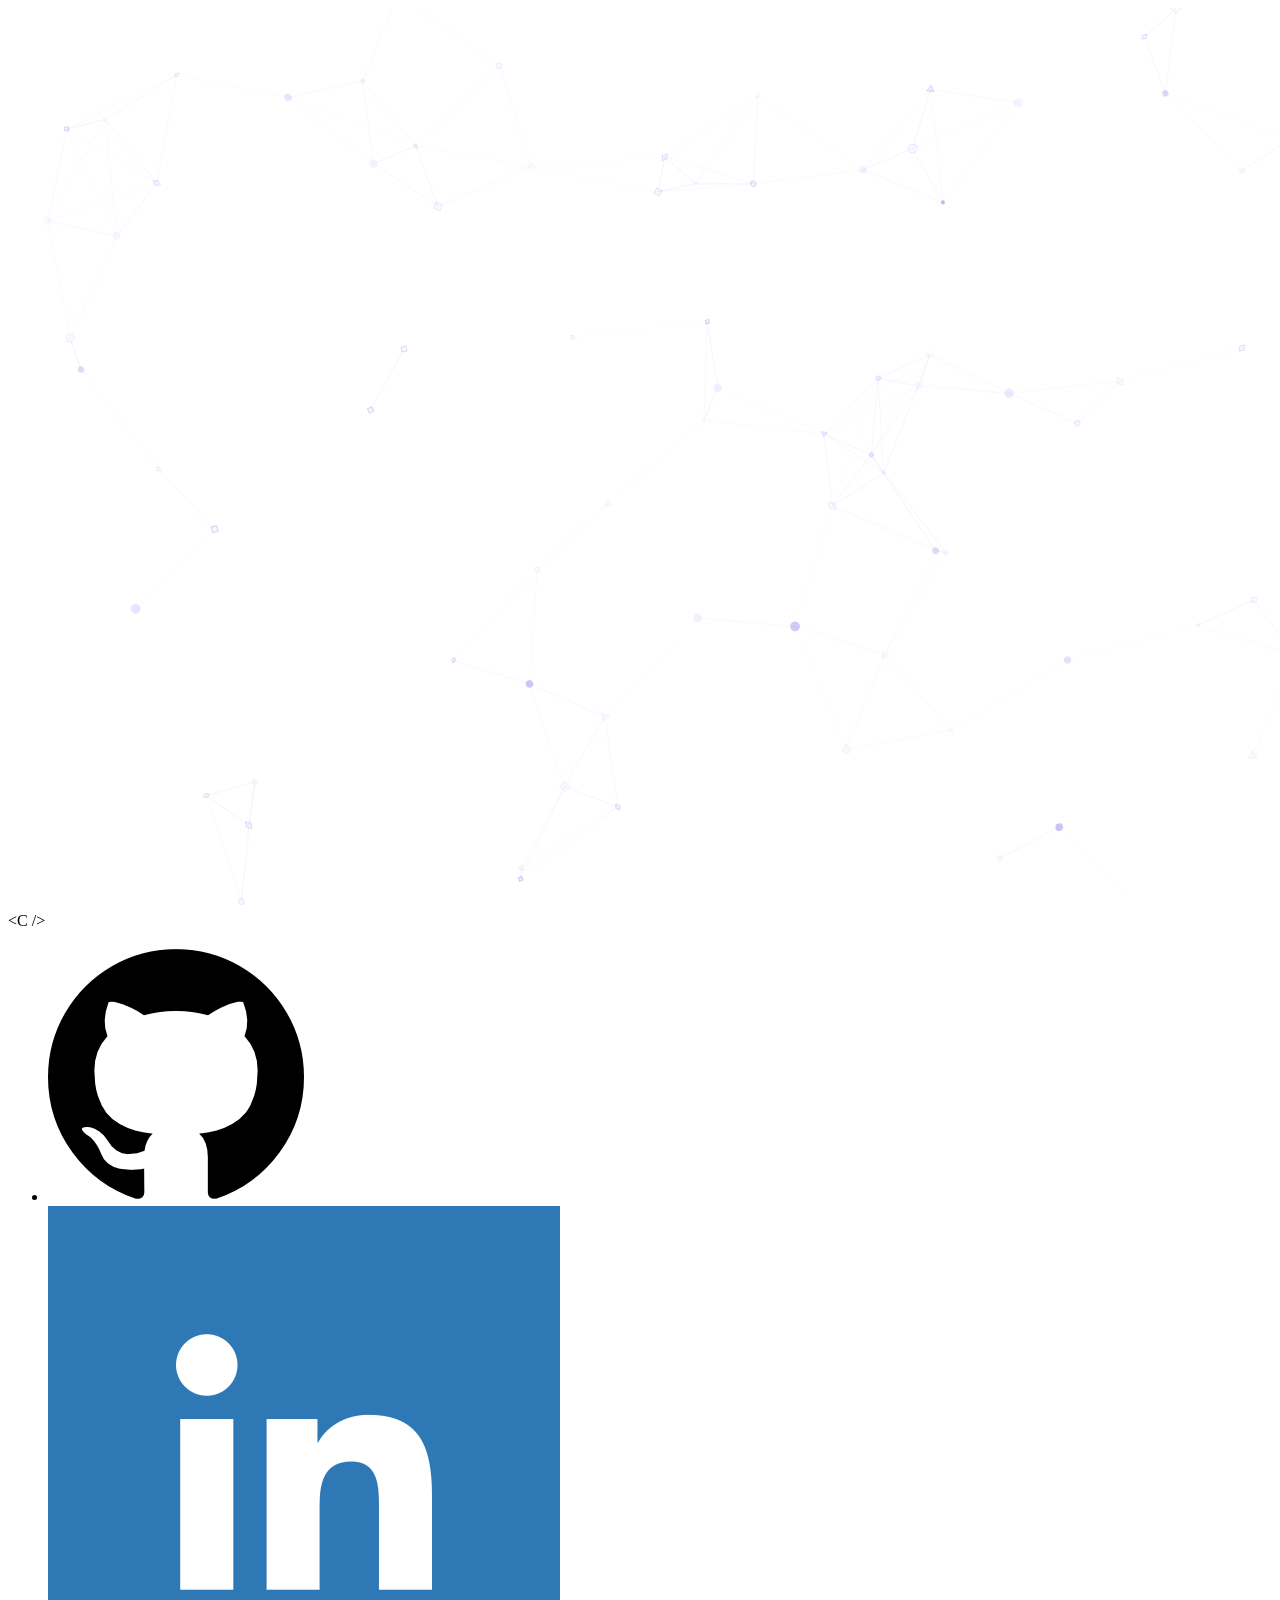
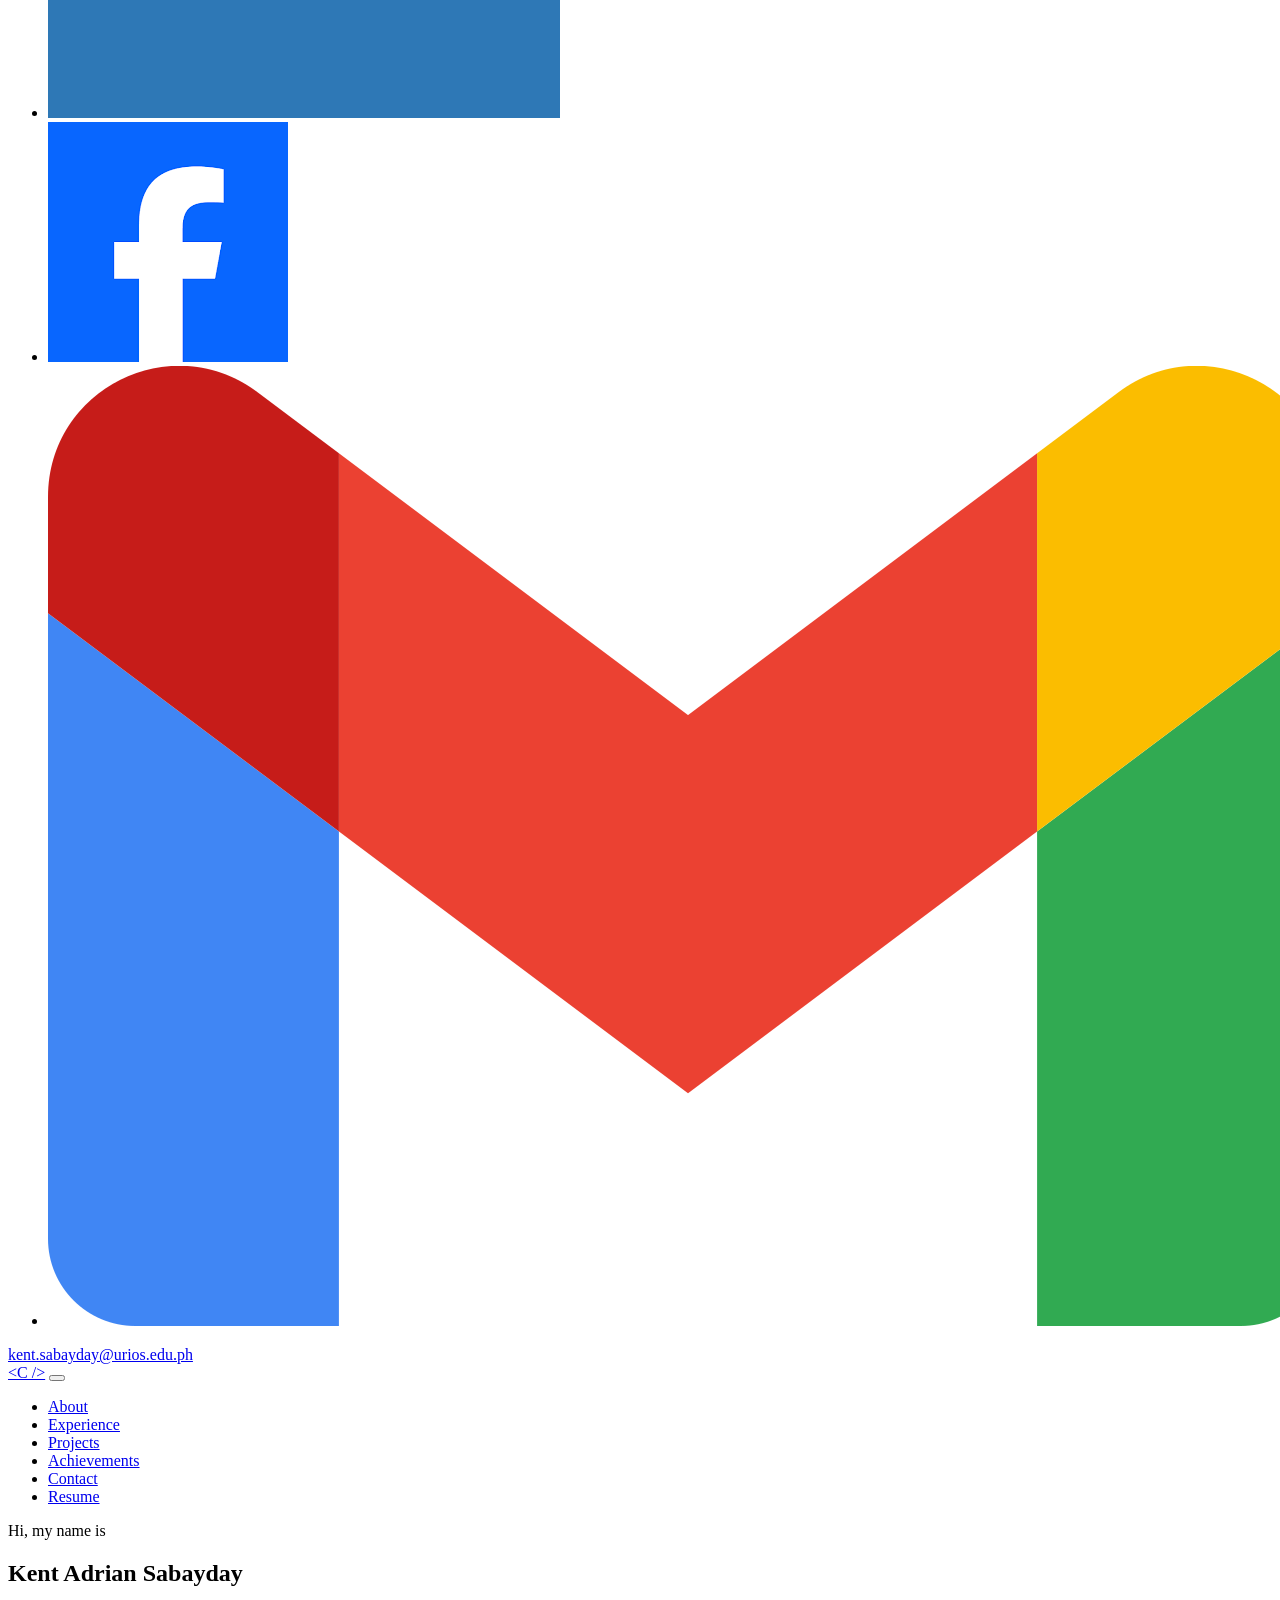
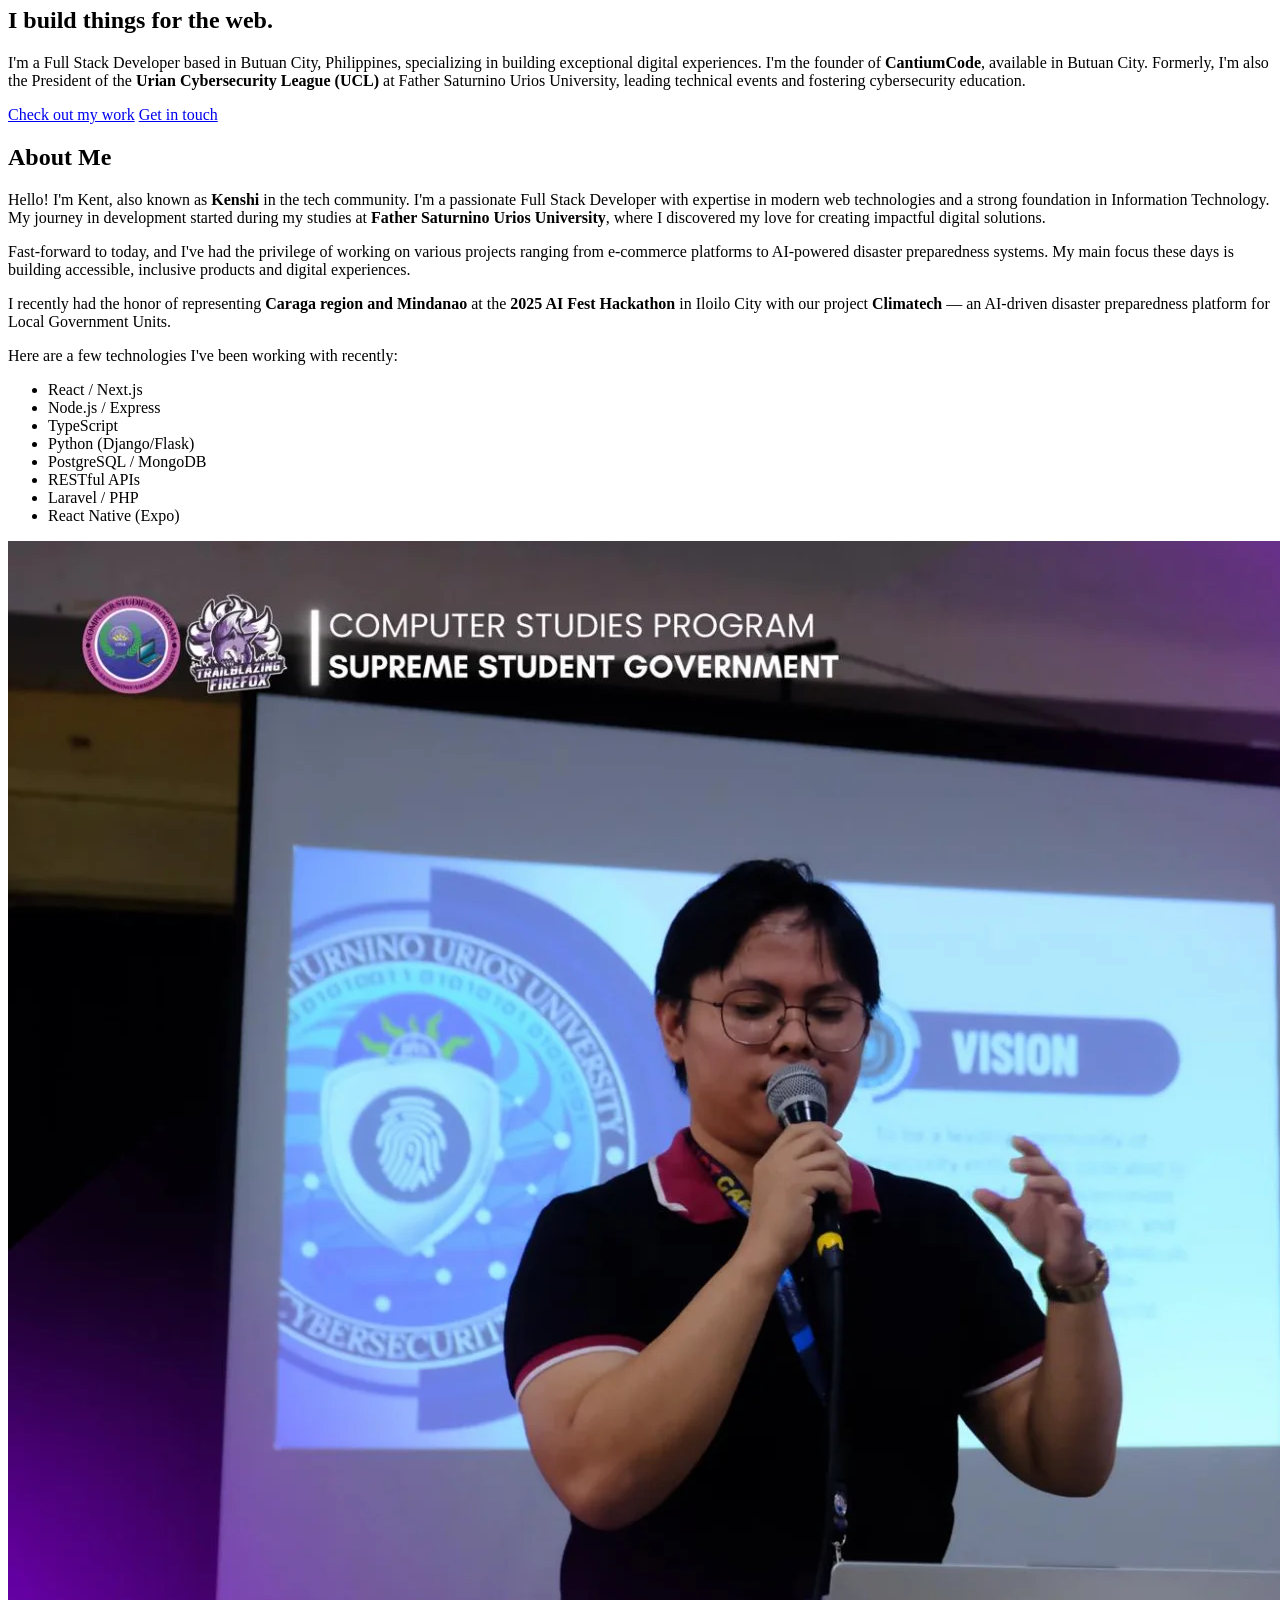
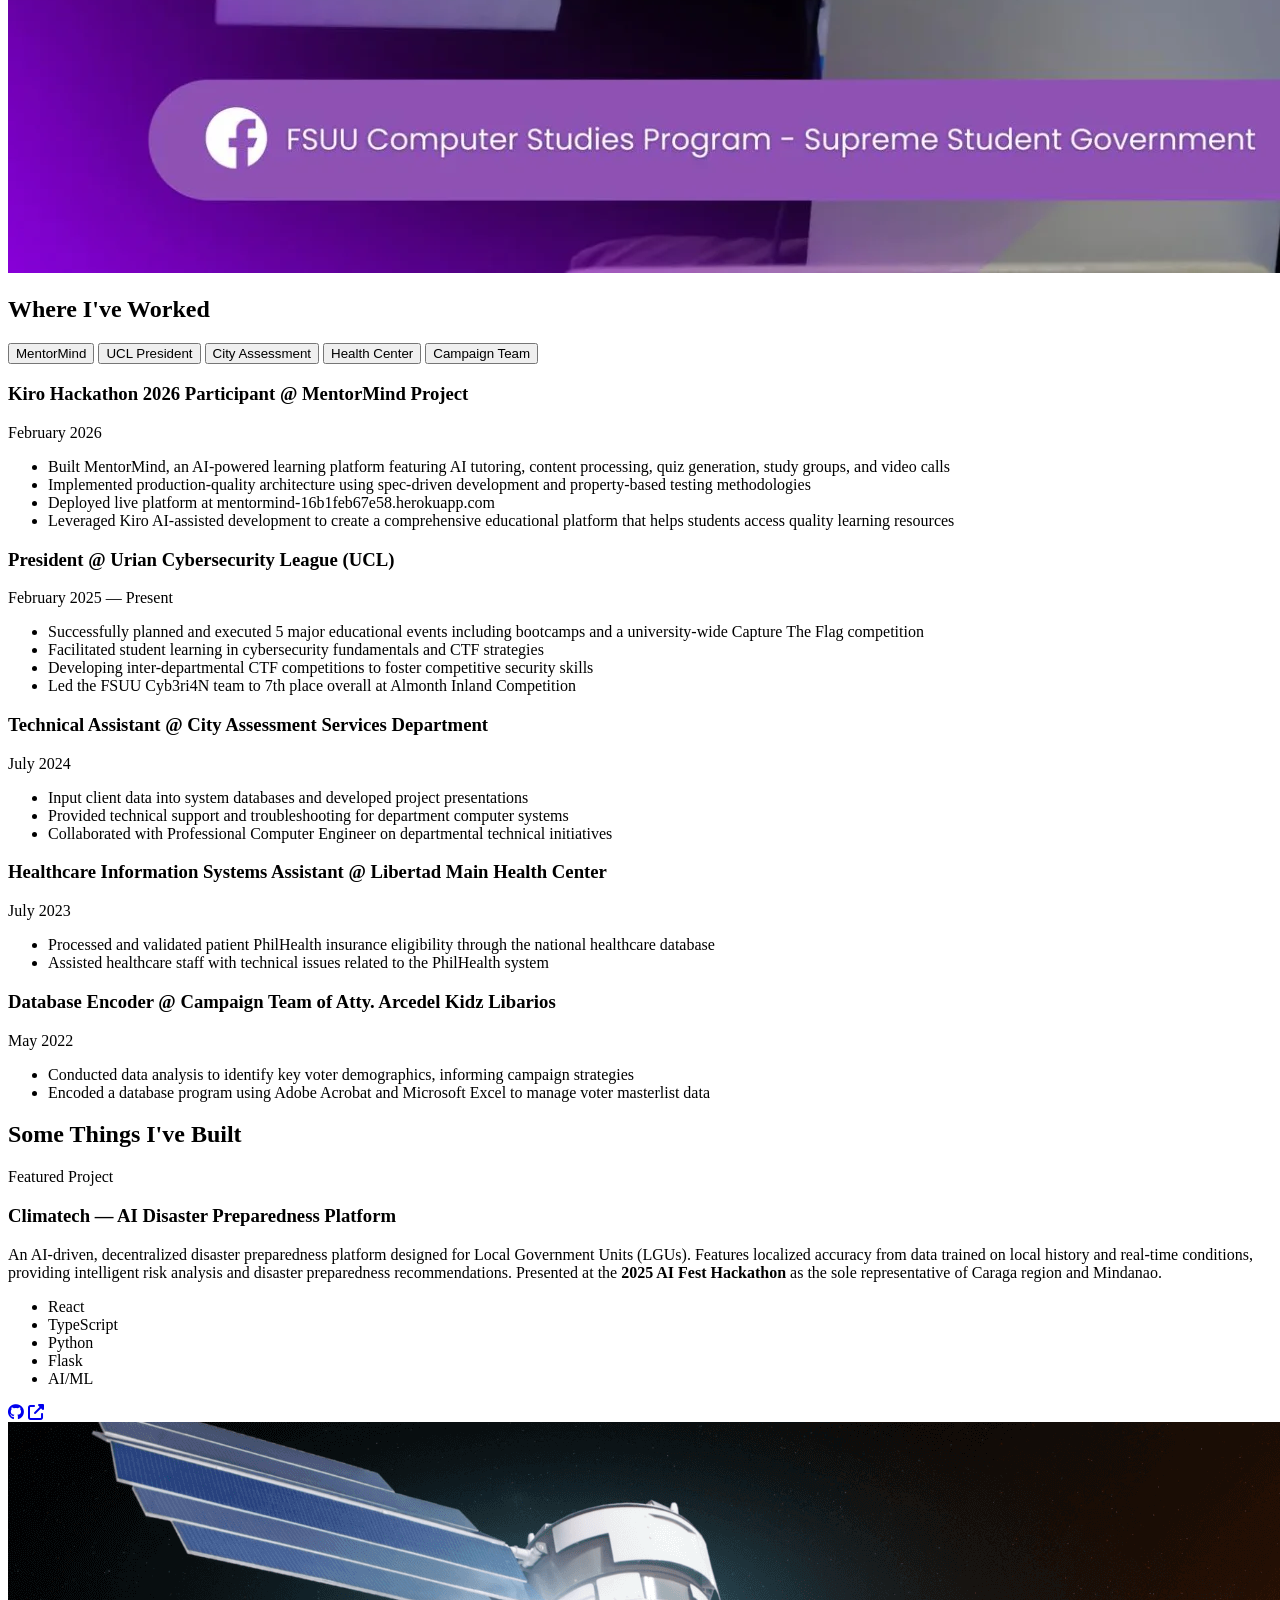
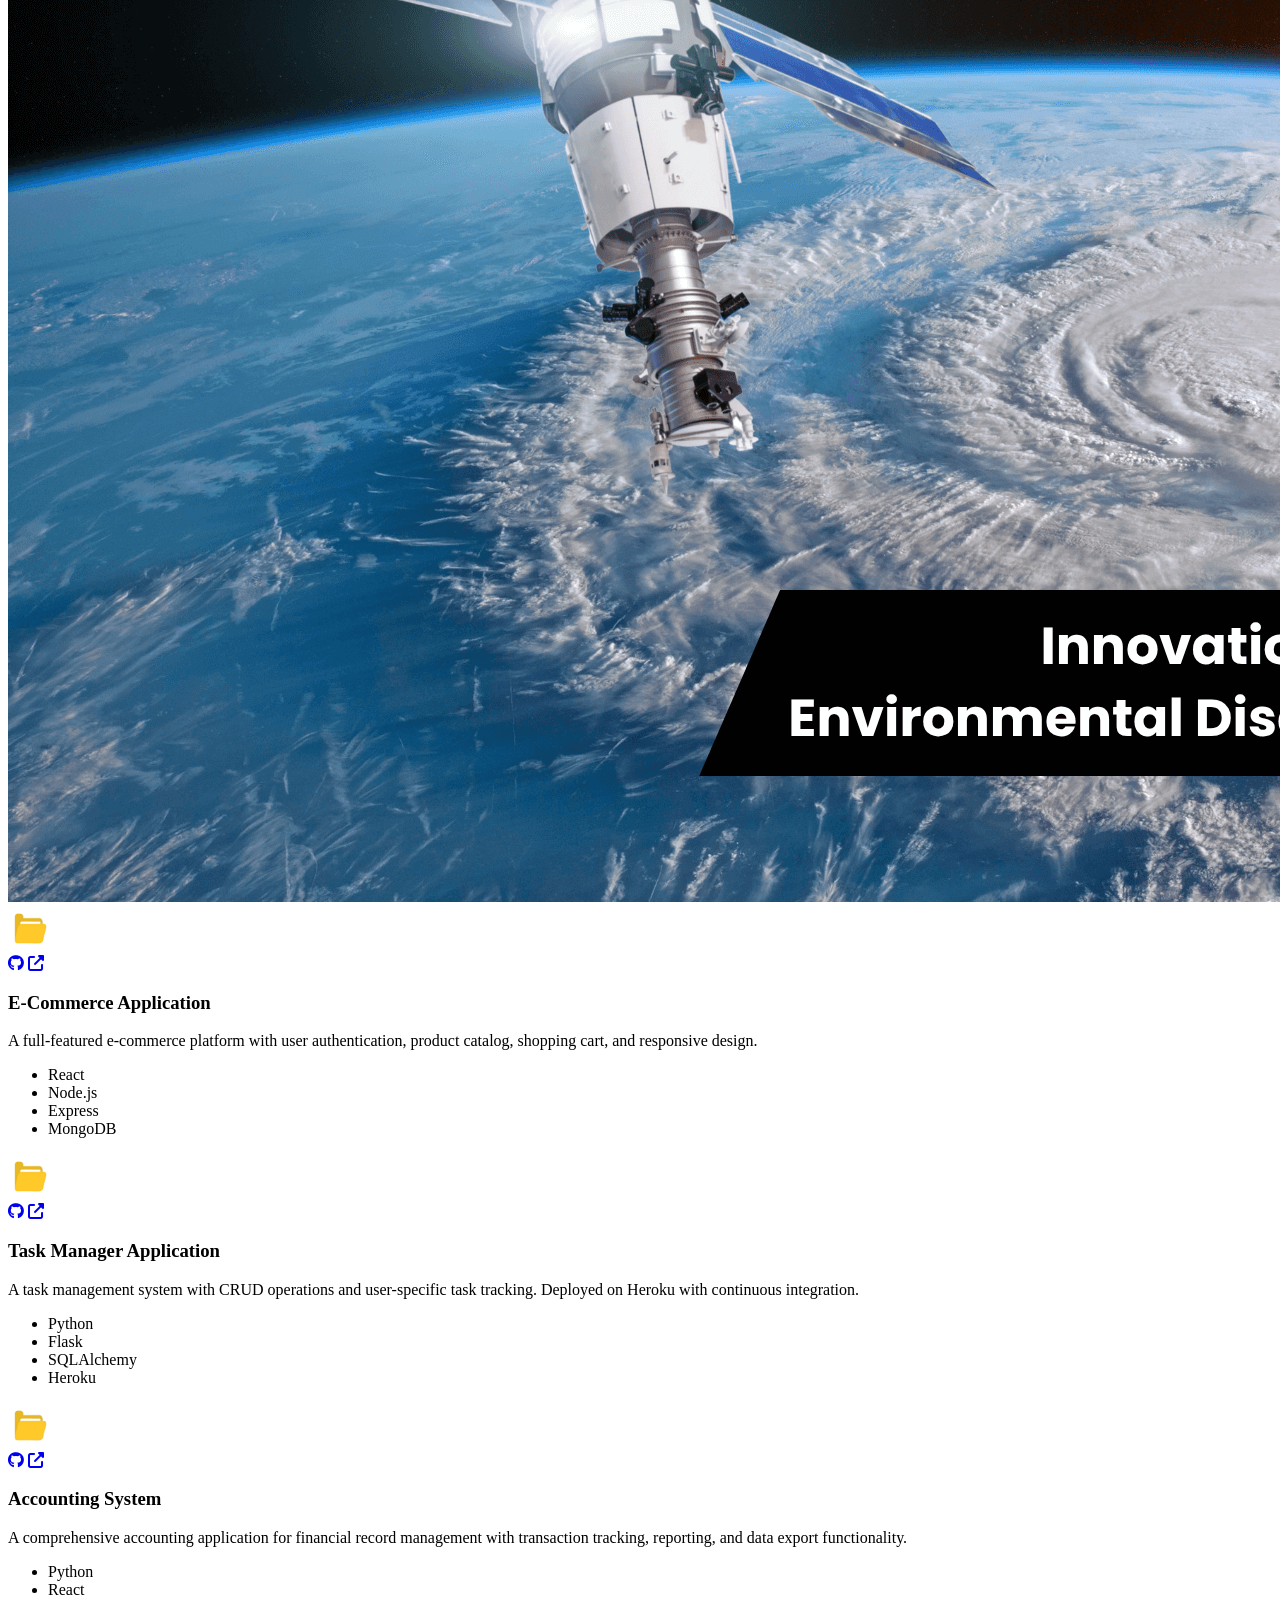
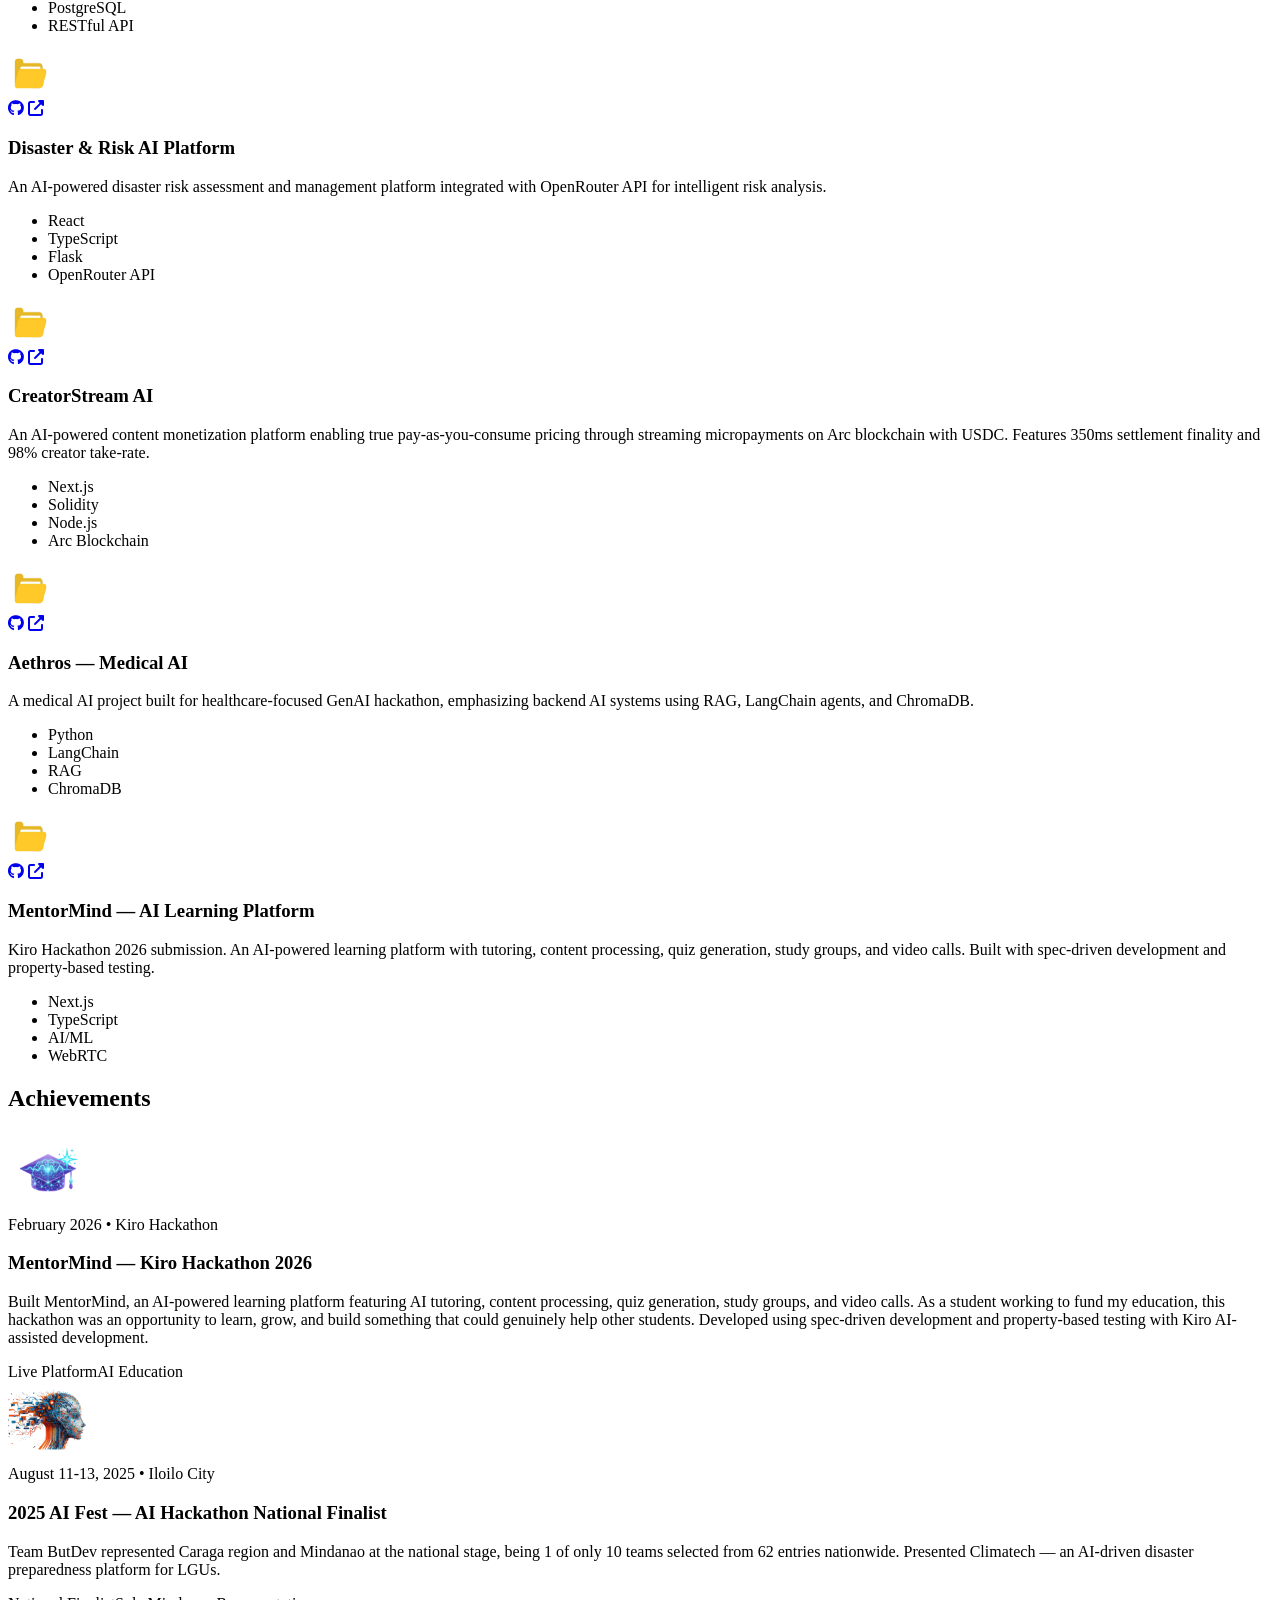
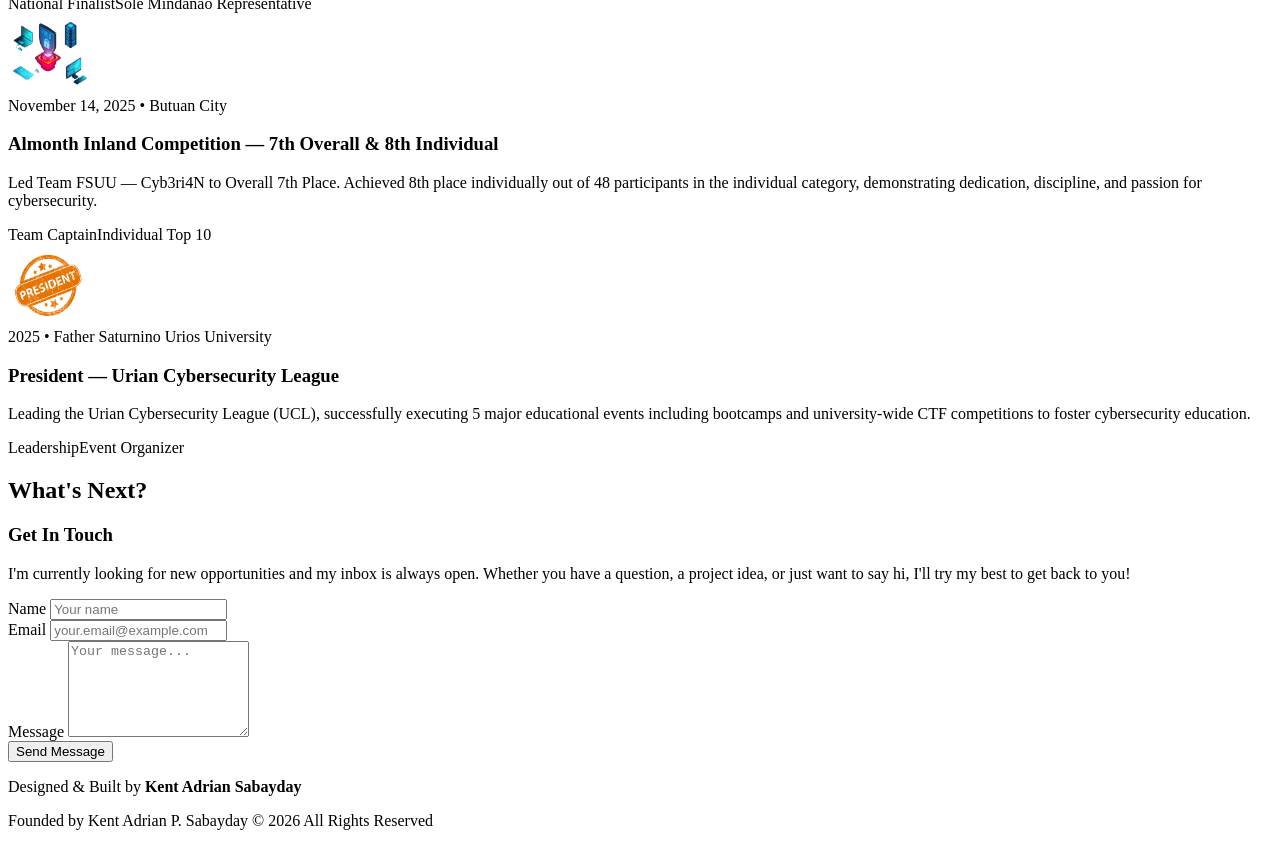
==== commit ed071f21: "changes" ====
--- a/index.html
+++ b/index.html
@@ -10,6 +10,9 @@
   <link rel="stylesheet" href="https://cdnjs.cloudflare.com/ajax/libs/font-awesome/6.5.1/css/all.min.css" />
 </head>
 <body>
+  <!-- ======= Geometry Particle Background ======= -->
+  <canvas id="particleCanvas"></canvas>
+
   <!-- ======= Loader ======= -->
   <div id="loader" class="loader">
     <div class="loader-logo">&lt;C /&gt;</div>
@@ -18,10 +21,10 @@
   <!-- ======= Side Elements ======= -->
   <div class="side-element left">
     <ul class="side-social">
-      <li><img src="./sources/github.png" target="_blank" aria-label="GitHub"></i></a></li>
-      <li><img src="./sources/linkedin.png" target="_blank" aria-label="LinkedIn" ></i></a></li>
-      <li><img src="./sources/twitter.png" target="_blank" aria-label="Twitter"></i></a></li>
-      <li><img src="./sources/gmail.png" aria-label="Email"></i></a></li>
+      <li><a href="https://github.com/kenshi-ucl" target="_blank" aria-label="GitHub"><img src="./sources/github.png" alt="GitHub"></a></li>
+      <li><a href="https://linkedin.com/in/KentSabayday" target="_blank" aria-label="LinkedIn"><img src="./sources/linkedin.png" alt="LinkedIn"></a></li>
+      <li><a href="https://facebook.com/KentAdrianSabayday" target="_blank" aria-label="Facebook"><img src="./sources/facebook.png" alt="Facebook"></a></li>
+      <li><a href="mailto:kent.sabayday@urios.edu.ph" aria-label="Email"><img src="./sources/gmail.png" alt="Email"></a></li>
     </ul>
     <div class="side-line"></div>
   </div>
@@ -50,329 +53,13 @@
   </header>
 
   <main>
-    <!-- ======= Hero ======= -->
-    <section id="hero" class="hero">
-      <div class="hero-content">
-        <p class="hero-greeting fade-up">Hi, my name is</p>
-        <h1 class="hero-name fade-up" style="animation-delay:.1s">Kent Adrian Sabayday</h1>
-        <h2 class="hero-tagline fade-up" style="animation-delay:.2s">I build things for the web.</h2>
-        <p class="hero-description fade-up" style="animation-delay:.3s">
-          I'm a Full Stack Developer based in Butuan City, Philippines, specializing in building exceptional digital experiences.
-          I'm the founder of <strong>CantiumCode</strong>, available in Butuan City.
-          Formerly, I'm also the President of the <strong>Urian Cybersecurity League (UCL)</strong> at Father Saturnino Urios University,
-          leading technical events and fostering cybersecurity education.
-        </p>
-        <div class="hero-cta fade-up" style="animation-delay:.4s">
-          <a href="#projects" class="btn btn-outline">Check out my work</a>
-          <a href="#contact" class="btn btn-primary">Get in touch</a>
-        </div>
-      </div>
-    </section>
-
-    <!-- ======= About ======= -->
-    <section id="about" class="section">
-      <h2 class="section-heading fade-up"><span class="section-number"></span> About Me</h2>
-      <div class="about-grid fade-up">
-        <div class="about-text">
-          <p>
-            Hello! I'm Kent, also known as <strong>Kenshi</strong> in the tech community. I'm a passionate Full Stack Developer with expertise in modern web technologies and a strong foundation in Information Technology. My journey in development started during my studies at <strong>Father Saturnino Urios University</strong>, where I discovered my love for creating impactful digital solutions.
-          </p>
-          <p>
-            Fast-forward to today, and I've had the privilege of working on various projects ranging from e-commerce platforms to AI-powered disaster preparedness systems. My main focus these days is building accessible, inclusive products and digital experiences.
-          </p>
-          <p>
-            I recently had the honor of representing <strong>Caraga region and Mindanao</strong> at the <strong>2025 AI Fest Hackathon</strong> in Iloilo City with our project <strong>Climatech</strong> — an AI-driven disaster preparedness platform for Local Government Units.
-          </p>
-          <p>Here are a few technologies I've been working with recently:</p>
-          <ul class="tech-list">
-            <li>React / Next.js</li>
-            <li>Node.js / Express</li>
-            <li>TypeScript</li>
-            <li>Python (Django/Flask)</li>
-            <li>PostgreSQL / MongoDB</li>
-            <li>RESTful APIs</li>
-            <li>Laravel / PHP</li>
-            <li>React Native (Expo)</li>
-          </ul>
-        </div>
-        <div class="about-image">
-              <img src="./sources/profile.png" alt="Profile Picture of Kent Adrian Sabayday" class="profile-image" /> 
-        </div>
-      </div>
-    </section>
-
-    <!-- ======= Experience ======= -->
-    <section id="experience" class="section">
-      <h2 class="section-heading fade-up"><span class="section-number"></span> Where I've Worked</h2>
-      <div class="experience-container fade-up">
-        <div class="exp-tabs" role="tablist">
-          <button class="exp-tab active" data-tab="0" role="tab">MentorMind</button>
-          <button class="exp-tab" data-tab="1" role="tab">UCL President</button>
-          <button class="exp-tab" data-tab="2" role="tab">City Assessment</button>
-          <button class="exp-tab" data-tab="3" role="tab">Health Center</button>
-          <button class="exp-tab" data-tab="4" role="tab">Campaign Team</button>
-          <div class="tab-indicator"></div>
-        </div>
-        <div class="exp-panels">
-          <!-- Panel 0 -->
-          <div class="exp-panel active" data-panel="0">
-            <h3 class="exp-title">Kiro Hackathon 2026 Participant <span class="exp-company">@ MentorMind Project</span></h3>
-            <p class="exp-date">February 2026</p>
-            <ul class="exp-list">
-              <li>Built MentorMind, an AI-powered learning platform featuring AI tutoring, content processing, quiz generation, study groups, and video calls</li>
-              <li>Implemented production-quality architecture using spec-driven development and property-based testing methodologies</li>
-              <li>Deployed live platform at mentormind-16b1feb67e58.herokuapp.com</li>
-              <li>Leveraged Kiro AI-assisted development to create a comprehensive educational platform that helps students access quality learning resources</li>
-            </ul>
-          </div>
-          <!-- Panel 1 -->
-          <div class="exp-panel" data-panel="1">
-            <h3 class="exp-title">President <span class="exp-company">@ Urian Cybersecurity League (UCL)</span></h3>
-            <p class="exp-date">February 2025 — Present</p>
-            <ul class="exp-list">
-              <li>Successfully planned and executed 5 major educational events including bootcamps and a university-wide Capture The Flag competition</li>
-              <li>Facilitated student learning in cybersecurity fundamentals and CTF strategies</li>
-              <li>Developing inter-departmental CTF competitions to foster competitive security skills</li>
-              <li>Led the FSUU Cyb3ri4N team to 7th place overall at Almonth Inland Competition</li>
-            </ul>
-          </div>
-          <!-- Panel 2 -->
-          <div class="exp-panel" data-panel="2">
-            <h3 class="exp-title">Technical Assistant <span class="exp-company">@ City Assessment Services Department</span></h3>
-            <p class="exp-date">July 2024</p>
-            <ul class="exp-list">
-              <li>Input client data into system databases and developed project presentations</li>
-              <li>Provided technical support and troubleshooting for department computer systems</li>
-              <li>Collaborated with Professional Computer Engineer on departmental technical initiatives</li>
-            </ul>
-          </div>
-          <!-- Panel 3 -->
-          <div class="exp-panel" data-panel="3">
-            <h3 class="exp-title">Healthcare Information Systems Assistant <span class="exp-company">@ Libertad Main Health Center</span></h3>
-            <p class="exp-date">July 2023</p>
-            <ul class="exp-list">
-              <li>Processed and validated patient PhilHealth insurance eligibility through the national healthcare database</li>
-              <li>Assisted healthcare staff with technical issues related to the PhilHealth system</li>
-            </ul>
-          </div>
-          <!-- Panel 4 -->
-          <div class="exp-panel" data-panel="4">
-            <h3 class="exp-title">Database Encoder <span class="exp-company">@ Campaign Team of Atty. Arcedel Kidz Libarios</span></h3>
-            <p class="exp-date">May 2022</p>
-            <ul class="exp-list">
-              <li>Conducted data analysis to identify key voter demographics, informing campaign strategies</li>
-              <li>Encoded a database program using Adobe Acrobat and Microsoft Excel to manage voter masterlist data</li>
-            </ul>
-          </div>
-        </div>
-      </div>
-    </section>
-
-    <!-- ======= Projects ======= -->
-    <section id="projects" class="section">
-      <h2 class="section-heading fade-up"><span class="section-number"></span> Some Things I've Built</h2>
-
-      <!-- Featured Project -->
-      <div class="featured-project fade-up">
-        <div class="fp-content">
-          <p class="fp-label">Featured Project</p>
-          <h3 class="fp-title">Climatech — AI Disaster Preparedness Platform</h3>
-          <div class="fp-description">
-            <p>An AI-driven, decentralized disaster preparedness platform designed for Local Government Units (LGUs). Features localized accuracy from data trained on local history and real-time conditions, providing intelligent risk analysis and disaster preparedness recommendations. Presented at the <strong>2025 AI Fest Hackathon</strong> as the sole representative of Caraga region and Mindanao.</p>
-          </div>
-          <ul class="fp-tech">
-            <li>React</li><li>TypeScript</li><li>Python</li><li>Flask</li><li>AI/ML</li>
-          </ul>
-          <div class="fp-links">
-            <a href="#" aria-label="GitHub"><i class="fab fa-github"></i></a>
-            <a href="#" aria-label="External Link"><i class="fas fa-external-link-alt"></i></a>
-          </div>
-        </div>
-        <div>
-          <img src="./sources/climatech.png" alt="Screenshot of Climatech — AI Disaster Preparedness Platform" class="fp-img" />
-        </div>
-      </div>
-
-      <!-- Project Grid -->
-      <div class="projects-grid">
-        <!-- Project Card 1 -->
-        <div class="project-card fade-up">
-          <div class="pc-top">
-            <img src="./sources/folder.png" alt="Screenshot of E-Commerce Application" class="pc-img" width="45" height="45" />
-            <div class="pc-links">
-              <a href="#"><i class="fab fa-github"></i></a>
-              <a href="#"><i class="fas fa-external-link-alt"></i></a>
-            </div>
-          </div>
-          <h3 class="pc-title">E-Commerce Application</h3>
-          <p class="pc-desc">A full-featured e-commerce platform with user authentication, product catalog, shopping cart, and responsive design.</p>
-          <ul class="pc-tech">
-            <li>React</li><li>Node.js</li><li>Express</li><li>MongoDB</li>
-          </ul>
-        </div>
-        <!-- Project Card 2 -->
-        <div class="project-card fade-up">
-          <div class="pc-top">
-            <img src="./sources/folder.png" alt="Screenshot of Task Manager Application" class="pc-img" width="45" height="45" />
-            <div class="pc-links">
-              <a href="#"><i class="fab fa-github"></i></a>
-              <a href="#"><i class="fas fa-external-link-alt"></i></a>
-            </div>
-          </div>
-          <h3 class="pc-title">Task Manager Application</h3>
-          <p class="pc-desc">A task management system with CRUD operations and user-specific task tracking. Deployed on Heroku with continuous integration.</p>
-          <ul class="pc-tech">
-            <li>Python</li><li>Flask</li><li>SQLAlchemy</li><li>Heroku</li>
-          </ul>
-        </div>
-        <!-- Project Card 3 -->
-        <div class="project-card fade-up">
-          <div class="pc-top">
-            <img src="./sources/folder.png" alt="Screenshot of Accounting System" class="pc-img" width="45" height="45" />
-            <div class="pc-links">
-              <a href="#"><i class="fab fa-github"></i></a>
-              <a href="#"><i class="fas fa-external-link-alt"></i></a>
-            </div>
-          </div>
-          <h3 class="pc-title">Accounting System</h3>
-          <p class="pc-desc">A comprehensive accounting application for financial record management with transaction tracking, reporting, and data export functionality.</p>
-          <ul class="pc-tech">
-            <li>Python</li><li>React</li><li>PostgreSQL</li><li>RESTful API</li>
-          </ul>
-        </div>
-        <!-- Project Card 4 -->
-        <div class="project-card fade-up">
-          <div class="pc-top">
-            <img src="./sources/folder.png" alt="Screenshot of Disaster & Risk AI Platform" class="pc-img" width="45" height="45" />
-            <div class="pc-links">
-              <a href="#"><i class="fab fa-github"></i></a>
-              <a href="#"><i class="fas fa-external-link-alt"></i></a>
-            </div>
-          </div>
-          <h3 class="pc-title">Disaster &amp; Risk AI Platform</h3>
-          <p class="pc-desc">An AI-powered disaster risk assessment and management platform integrated with OpenRouter API for intelligent risk analysis.</p>
-          <ul class="pc-tech">
-            <li>React</li><li>TypeScript</li><li>Flask</li><li>OpenRouter API</li>
-          </ul>
-        </div>
-        <!-- Project Card 5 -->
-        <div class="project-card fade-up">
-          <div class="pc-top">
-            <img src="./sources/folder.png" alt="Screenshot of CreatorStream AI" class="pc-img" width="45" height="45" />
-            <div class="pc-links">
-              <a href="#"><i class="fab fa-github"></i></a>
-              <a href="#"><i class="fas fa-external-link-alt"></i></a>
-            </div>
-          </div>
-          <h3 class="pc-title">CreatorStream AI</h3>
-          <p class="pc-desc">An AI-powered content monetization platform enabling true pay-as-you-consume pricing through streaming micropayments on Arc blockchain with USDC. Features 350ms settlement finality and 98% creator take-rate.</p>
-          <ul class="pc-tech">
-            <li>Next.js</li><li>Solidity</li><li>Node.js</li><li>Arc Blockchain</li>
-          </ul>
-        </div>
-        <!-- Project Card 6 -->
-        <div class="project-card fade-up">
-          <div class="pc-top">
-            <img src="./sources/folder.png" alt="Screenshot of Aethros — Medical AI" class="pc-img" width="45" height="45"   />
-            <div class="pc-links">
-              <a href="#"><i class="fab fa-github"></i></a>
-              <a href="#"><i class="fas fa-external-link-alt"></i></a>
-            </div>
-          </div>
-          <h3 class="pc-title">Aethros — Medical AI</h3>
-          <p class="pc-desc">A medical AI project built for healthcare-focused GenAI hackathon, emphasizing backend AI systems using RAG, LangChain agents, and ChromaDB.</p>
-          <ul class="pc-tech">
-            <li>Python</li><li>LangChain</li><li>RAG</li><li>ChromaDB</li>
-          </ul>
-        </div>
-        <!-- Project Card 7 -->
-        <div class="project-card fade-up">
-          <div class="pc-top">
-            <img src="./sources/folder.png" alt="Screenshot of MentorMind — AI Learning Platform" class="pc-img" width="45" height="45"/>
-            <div class="pc-links">
-              <a href="#"><i class="fab fa-github"></i></a>
-              <a href="#"><i class="fas fa-external-link-alt"></i></a>
-            </div>
-          </div>
-          <h3 class="pc-title">MentorMind — AI Learning Platform</h3>
-          <p class="pc-desc">Kiro Hackathon 2026 submission. An AI-powered learning platform with tutoring, content processing, quiz generation, study groups, and video calls. Built with spec-driven development and property-based testing.</p>
-          <ul class="pc-tech">
-            <li>Next.js</li><li>TypeScript</li><li>AI/ML</li><li>WebRTC</li>
-          </ul>
-        </div>
-      </div>
-    </section>
-
-    <!-- ======= Achievements ======= -->
-    <section id="achievements" class="section">
-      <h2 class="section-heading fade-up"><span class="section-number"></span> Achievements</h2>
-      <div class="achievements-grid">
-        <!-- Achievement 1 -->
-        <div class="achievement-card fade-up">
-          <div class="ac-icon"><img src="./sources/mentormind.png" alt="MentorMind — Kiro Hackathon 2026" width="80" height="80"></div>
-          <div class="ac-badge">February 2026 &bull; Kiro Hackathon</div>
-          <h3 class="ac-title">MentorMind — Kiro Hackathon 2026</h3>
-          <p class="ac-desc">Built MentorMind, an AI-powered learning platform featuring AI tutoring, content processing, quiz generation, study groups, and video calls. As a student working to fund my education, this hackathon was an opportunity to learn, grow, and build something that could genuinely help other students. Developed using spec-driven development and property-based testing with Kiro AI-assisted development.</p>
-          <div class="ac-tags">
-            <span>Live Platform</span><span>AI Education</span>
-          </div>
-        </div>
-        <!-- Achievement 2 -->
-        <div class="achievement-card fade-up">
-          <div class="ac-icon"><img src="./sources/aifest.png" alt="AI Fest — National Finalist" width="80" height="80"></div>
-          <div class="ac-badge">August 11-13, 2025 &bull; Iloilo City</div>
-          <h3 class="ac-title">2025 AI Fest — AI Hackathon National Finalist</h3>
-          <p class="ac-desc">Team ButDev represented Caraga region and Mindanao at the national stage, being 1 of only 10 teams selected from 62 entries nationwide. Presented Climatech — an AI-driven disaster preparedness platform for LGUs.</p>
-          <div class="ac-tags">
-            <span>National Finalist</span><span>Sole Mindanao Representative</span>
-          </div>
-        </div>
-        <!-- Achievement 3 -->
-        <div class="achievement-card fade-up">
-          <div class="ac-icon"><img src="./sources/hack.png" alt="Almonth Inland Competition — 7th Overall & 8th Individual" width="80" height="80"></div>
-          <div class="ac-badge">November 14, 2025 &bull; Butuan City</div>
-          <h3 class="ac-title">Almonth Inland Competition — 7th Overall &amp; 8th Individual</h3>
-          <p class="ac-desc">Led Team FSUU — Cyb3ri4N to Overall 7th Place. Achieved 8th place individually out of 48 participants in the individual category, demonstrating dedication, discipline, and passion for cybersecurity.</p>
-          <div class="ac-tags">
-            <span>Team Captain</span><span>Individual Top 10</span>
-          </div>
-        </div>
-        <!-- Achievement 4 -->
-        <div class="achievement-card fade-up">
-          <div class="ac-icon"><img src="./sources/president.png" alt="President — Urian Cybersecurity League" width="80" height="80"></div>
-          <div class="ac-badge">2025 &bull; Father Saturnino Urios University</div>
-          <h3 class="ac-title">President — Urian Cybersecurity League</h3>
-          <p class="ac-desc">Leading the Urian Cybersecurity League (UCL), successfully executing 5 major educational events including bootcamps and university-wide CTF competitions to foster cybersecurity education.</p>
-          <div class="ac-tags">
-            <span>Leadership</span><span>Event Organizer</span>
-          </div>
-        </div>
-      </div>
-    </section>
-
-    <!-- ======= Contact ======= -->
-    <section id="contact" class="section section-contact">
-      <h2 class="section-heading fade-up"><span class="section-number"></span> What's Next?</h2>
-      <h3 class="contact-title fade-up">Get In Touch</h3>
-      <p class="contact-desc fade-up">I'm currently looking for new opportunities and my inbox is always open. Whether you have a question, a project idea, or just want to say hi, I'll try my best to get back to you!</p>
-      <form class="contact-form fade-up" id="contactForm">
-        <div class="form-row">
-          <div class="form-group">
-            <label for="name">Name</label>
-            <input type="text" id="name" name="name" placeholder="Your name" required />
-          </div>
-          <div class="form-group">
-            <label for="email">Email</label>
-            <input type="email" id="email" name="email" placeholder="your.email@example.com" required />
-          </div>
-        </div>
-        <div class="form-group">
-          <label for="message">Message</label>
-          <textarea id="message" name="message" rows="6" placeholder="Your message..." required></textarea>
-        </div>
-        <button type="submit" class="btn btn-primary btn-submit">Send Message</button>
-      </form>
-    </section>
+    <!-- Component placeholders — loaded by component-loader.js -->
+    <div id="hero-component"></div>
+    <div id="about-component"></div>
+    <div id="experience-component"></div>
+    <div id="projects-component"></div>
+    <div id="achievements-component"></div>
+    <div id="contact-component"></div>
   </main>
 
   <!-- ======= Footer ======= -->
@@ -381,6 +68,8 @@
     <p class="footer-sub">Founded by Kent Adrian P. Sabayday &copy; 2026 All Rights Reserved</p>
   </footer>
 
+  <script src="./components/component-loader.js"></script>
+  <script src="./components/particles.js"></script>
   <script src="app.js"></script>
 </body>
-</html>
+</html>
--- a/style.css
+++ b/style.css
@@ -6,1104 +6,18 @@
    60% — Warm off-white backgrounds (#FAFAF8, #FFFFFF)
    30% — Charcoal text & dark elements (#1a1a2e, #374151)
    10% — Slate blue accent (#4F46E5) for CTAs & highlights
+
+   This file imports all component-level stylesheets.
+   Order matters — base first, responsive last.
    =================================================== */
 
-/* ---------- CSS Custom Properties ---------- */
-:root {
-  /* 60% — Backgrounds */
-  --bg-primary: #FAFAF8;
-  --bg-white: #FFFFFF;
-  --bg-subtle: #F3F4F6;
-
-  /* 30% — Text & neutrals */
-  --text-heading: #1a1a2e;
-  --text-primary: #374151;
-  --text-secondary: #6B7280;
-  --text-light: #9CA3AF;
-
-  /* 10% — Accent (Indigo-blue family) */
-  --accent: #4F46E5;
-  --accent-hover: #4338CA;
-  --accent-light: #EEF2FF;
-  --accent-tint: rgba(79, 70, 229, 0.08);
-
-  /* Utility */
-  --border: #E5E7EB;
-  --border-hover: #D1D5DB;
-  --shadow-sm: 0 1px 2px rgba(0, 0, 0, 0.04);
-  --shadow-md: 0 4px 16px rgba(0, 0, 0, 0.06);
-  --shadow-lg: 0 8px 30px rgba(0, 0, 0, 0.08);
-  --shadow-card: 0 1px 3px rgba(0, 0, 0, 0.04), 0 1px 2px rgba(0, 0, 0, 0.03);
-
-  /* Fonts */
-  --font-main: 'DM Sans', -apple-system, BlinkMacSystemFont, 'Segoe UI', sans-serif;
-  --font-mono: 'DM Mono', 'Consolas', monospace;
-  --font-display: 'Playfair Display', Georgia, serif;
-
-  /* Layout */
-  --nav-height: 72px;
-  --transition: all 0.2s ease;
-  --transition-slow: all 0.35s ease;
-  --border-radius: 8px;
-  --border-radius-lg: 14px;
-  --max-width: 1080px;
-}
-
-/* ---------- Reset & Base ---------- */
-*, *::before, *::after {
-  margin: 0;
-  padding: 0;
-  box-sizing: border-box;
-}
-
-html {
-  scroll-behavior: smooth;
-  scroll-padding-top: var(--nav-height);
-}
-
-body {
-  font-family: var(--font-main);
-  background-color: var(--bg-primary);
-  color: var(--text-primary);
-  line-height: 1.65;
-  overflow-x: hidden;
-  -webkit-font-smoothing: antialiased;
-  -moz-osx-font-smoothing: grayscale;
-}
-
-::selection {
-  background: var(--accent-light);
-  color: var(--accent);
-}
-
-a {
-  text-decoration: none;
-  color: inherit;
-  transition: var(--transition);
-}
-
-ul { list-style: none; }
-
-img {
-  max-width: 100%;
-  display: block;
-}
-
-/* ---------- Loader ---------- */
-.loader {
-  position: fixed;
-  inset: 0;
-  z-index: 9999;
-  display: flex;
-  align-items: center;
-  justify-content: center;
-  background: var(--bg-white);
-  transition: opacity 0.4s ease, visibility 0.4s ease;
-}
-
-.loader.hidden {
-  opacity: 0;
-  visibility: hidden;
-}
-
-.loader-logo {
-  font-family: var(--font-mono);
-  font-size: 2rem;
-  color: var(--accent);
-  font-weight: 500;
-  animation: pulse 1.5s ease infinite;
-}
-
-@keyframes pulse {
-  0%, 100% { opacity: 1; transform: scale(1); }
-  50% { opacity: 0.4; transform: scale(0.97); }
-}
-
-/* ---------- Side Elements ---------- */
-.side-element {
-  position: fixed;
-  bottom: 0;
-  width: 40px;
-  z-index: 50;
-}
-
-.side-element.left { left: 32px; }
-.side-element.right { right: 32px; }
-
-.side-social {
-  display: flex;
-  flex-direction: column;
-  align-items: center;
-  gap: 14px;
-}
-
-.side-social a {
-  color: var(--text-light);
-  font-size: 1.05rem;
-  padding: 5px;
-  transition: var(--transition);
-}
-
-.side-social a:hover {
-  color: var(--accent);
-  transform: translateY(-2px);
-}
-
-.side-email {
-  font-family: var(--font-mono);
-  font-size: 0.72rem;
-  letter-spacing: 0.08em;
-  color: var(--text-light);
-  writing-mode: vertical-rl;
-  transition: var(--transition);
-}
-
-.side-email:hover {
-  color: var(--accent);
-  transform: translateY(-2px);
-}
-
-.side-line {
-  width: 1px;
-  height: 80px;
-  background: var(--border);
-  margin: 14px auto 0;
-}
-
-/* ---------- Navbar ---------- */
-.navbar {
-  position: fixed;
-  top: 0;
-  left: 0;
-  right: 0;
-  height: var(--nav-height);
-  background: rgba(250, 250, 248, 0.88);
-  backdrop-filter: blur(12px);
-  -webkit-backdrop-filter: blur(12px);
-  z-index: 100;
-  transition: var(--transition-slow);
-  border-bottom: 1px solid transparent;
-}
-
-.navbar.scrolled {
-  border-bottom-color: var(--border);
-  box-shadow: var(--shadow-sm);
-  height: 64px;
-}
-
-.navbar.hidden-nav {
-  transform: translateY(-100%);
-}
-
-.nav-container {
-  max-width: 1280px;
-  margin: 0 auto;
-  height: 100%;
-  display: flex;
-  align-items: center;
-  justify-content: space-between;
-  padding: 0 40px;
-}
-
-.nav-logo {
-  font-family: var(--font-mono);
-  font-size: 1.2rem;
-  font-weight: 500;
-  color: var(--text-heading);
-  letter-spacing: -0.5px;
-}
-
-.nav-logo:hover { color: var(--accent); }
-
-.nav-links {
-  display: flex;
-  align-items: center;
-  gap: 32px;
-}
-
-.nav-links a {
-  font-size: 0.88rem;
-  font-weight: 500;
-  color: var(--text-secondary);
-  transition: var(--transition);
-}
-
-.nav-links a:hover { color: var(--text-heading); }
-
-.nav-number {
-  display: none;
-}
-
-.btn-resume {
-  border: 1.5px solid var(--accent);
-  color: var(--accent) !important;
-  padding: 7px 18px;
-  border-radius: var(--border-radius);
-  font-weight: 500;
-}
-
-.btn-resume:hover {
-  background: var(--accent);
-  color: var(--bg-white) !important;
-}
-
-/* Hamburger */
-.hamburger {
-  display: none;
-  background: none;
-  border: none;
-  cursor: pointer;
-  width: 28px;
-  height: 22px;
-  position: relative;
-  z-index: 200;
-}
-
-.hamburger span {
-  display: block;
-  width: 100%;
-  height: 2px;
-  background: var(--text-heading);
-  border-radius: 2px;
-  position: absolute;
-  left: 0;
-  transition: var(--transition);
-}
-
-.hamburger span:nth-child(1) { top: 0; }
-.hamburger span:nth-child(2) { top: 50%; transform: translateY(-50%); }
-.hamburger span:nth-child(3) { bottom: 0; }
-
-.hamburger.active span:nth-child(1) { top: 50%; transform: translateY(-50%) rotate(45deg); }
-.hamburger.active span:nth-child(2) { opacity: 0; }
-.hamburger.active span:nth-child(3) { bottom: 50%; transform: translateY(50%) rotate(-45deg); }
-
-/* ---------- Buttons ---------- */
-.btn {
-  display: inline-block;
-  font-family: var(--font-main);
-  font-size: 0.88rem;
-  font-weight: 500;
-  padding: 13px 28px;
-  border-radius: var(--border-radius);
-  cursor: pointer;
-  transition: var(--transition);
-  border: none;
-}
-
-.btn-outline {
-  border: 1.5px solid var(--border);
-  color: var(--text-primary);
-  background: transparent;
-}
-
-.btn-outline:hover {
-  border-color: var(--accent);
-  color: var(--accent);
-  background: var(--accent-tint);
-}
-
-.btn-primary {
-  background: var(--accent);
-  color: #FFFFFF;
-  font-weight: 600;
-}
-
-.btn-primary:hover {
-  background: var(--accent-hover);
-  transform: translateY(-1px);
-  box-shadow: 0 4px 14px rgba(79, 70, 229, 0.25);
-}
-
-/* ---------- Section Shared ---------- */
-.section {
-  max-width: var(--max-width);
-  margin: 0 auto;
-  padding: 100px 24px;
-}
-
-.section-heading {
-  display: flex;
-  align-items: center;
-  gap: 12px;
-  font-size: 1.6rem;
-  color: var(--text-heading);
-  font-weight: 700;
-  margin-bottom: 48px;
-  letter-spacing: -0.02em;
-  white-space: nowrap;
-}
-
-.section-heading::after {
-  content: '';
-  display: block;
-  flex: 1;
-  max-width: 260px;
-  height: 1px;
-  background: var(--border);
-  margin-left: 16px;
-}
-
-.section-number {
-  font-family: var(--font-mono);
-  color: var(--accent);
-  font-size: 0.95rem;
-  font-weight: 400;
-}
-
-/* ---------- Hero ---------- */
-.hero {
-  min-height: 100vh;
-  display: flex;
-  align-items: center;
-  max-width: var(--max-width);
-  margin: 0 auto;
-  padding: 0 24px;
-}
-
-.hero-content {
-  max-width: 680px;
-}
-
-.hero-greeting {
-  font-family: var(--font-mono);
-  color: var(--accent);
-  font-size: 0.92rem;
-  font-weight: 400;
-  margin-bottom: 14px;
-  letter-spacing: 0.02em;
-}
-
-.hero-name {
-  font-family: var(--font-display);
-  font-size: clamp(2.4rem, 5.5vw, 3.8rem);
-  color: var(--text-heading);
-  font-weight: 700;
-  line-height: 1.15;
-  margin-bottom: 10px;
-  letter-spacing: -0.02em;
-}
-
-.hero-tagline {
-  font-size: clamp(1.4rem, 3.5vw, 2.2rem);
-  color: var(--text-secondary);
-  font-weight: 500;
-  line-height: 1.2;
-  margin-bottom: 24px;
-  letter-spacing: -0.01em;
-}
-
-.hero-description {
-  max-width: 520px;
-  font-size: 1rem;
-  line-height: 1.75;
-  color: var(--text-secondary);
-  margin-bottom: 36px;
-}
-
-.hero-description strong {
-  color: var(--text-heading);
-  font-weight: 600;
-}
-
-.hero-cta {
-  display: flex;
-  gap: 12px;
-  flex-wrap: wrap;
-}
-
-/* ---------- About ---------- */
-.about-grid {
-  display: grid;
-  grid-template-columns: 3fr 2fr;
-  gap: 48px;
-  align-items: start;
-}
-
-.about-text p {
-  margin-bottom: 16px;
-  font-size: 0.95rem;
-  line-height: 1.75;
-  color: var(--text-secondary);
-}
-
-.about-text strong {
-  color: var(--text-heading);
-  font-weight: 600;
-}
-
-.tech-list {
-  display: grid;
-  grid-template-columns: 1fr 1fr;
-  gap: 8px 20px;
-  margin-top: 20px;
-}
-
-.tech-list li {
-  font-family: var(--font-mono);
-  font-size: 0.8rem;
-  color: var(--text-primary);
-  position: relative;
-  padding-left: 18px;
-}
-
-.tech-list li::before {
-  content: '—';
-  color: var(--accent);
-  position: absolute;
-  left: 0;
-  font-weight: 500;
-}
-
-.about-image {
-  display: flex;
-  justify-content: center;
-}
-
-.image-wrapper {
-  position: relative;
-  width: 260px;
-  height: 300px;
-}
-
-.image-placeholder {
-  width: 100%;
-  height: 100%;
-  background: var(--bg-subtle);
-  border-radius: var(--border-radius-lg);
-  display: flex;
-  flex-direction: column;
-  align-items: center;
-  justify-content: center;
-  gap: 10px;
-  color: var(--text-light);
-  position: relative;
-  z-index: 2;
-  transition: var(--transition);
-  overflow: hidden;
-  border: 1px solid var(--border);
-}
-
-.image-placeholder::before {
-  content: '';
-  position: absolute;
-  inset: 0;
-  background: var(--accent-tint);
-  opacity: 0;
-  transition: var(--transition);
-}
-
-.image-wrapper:hover .image-placeholder::before { opacity: 1; }
-
-.image-placeholder i {
-  font-size: 3.5rem;
-  opacity: 0.35;
-}
-
-.image-placeholder span {
-  font-family: var(--font-mono);
-  font-size: 0.75rem;
-  opacity: 0.4;
-}
-
-.image-border {
-  position: absolute;
-  top: 12px;
-  left: 12px;
-  width: 100%;
-  height: 100%;
-  border: 2px solid var(--accent-light);
-  border-radius: var(--border-radius-lg);
-  z-index: 1;
-  transition: var(--transition);
-}
-
-.image-wrapper:hover .image-border {
-  top: 8px;
-  left: 8px;
-  border-color: var(--accent);
-}
-
-/* ---------- Experience ---------- */
-.experience-container {
-  display: flex;
-  gap: 32px;
-  min-height: 320px;
-}
-
-.exp-tabs {
-  display: flex;
-  flex-direction: column;
-  position: relative;
-  min-width: 180px;
-  border-left: 2px solid var(--border);
-}
-
-.tab-indicator {
-  position: absolute;
-  left: -2px;
-  top: 0;
-  width: 2px;
-  height: 42px;
-  background: var(--accent);
-  transition: transform 0.3s ease;
-  border-radius: 1px;
-}
-
-.exp-tab {
-  background: none;
-  border: none;
-  font-family: var(--font-mono);
-  font-size: 0.8rem;
-  color: var(--text-secondary);
-  padding: 10px 20px;
-  text-align: left;
-  cursor: pointer;
-  transition: var(--transition);
-  white-space: nowrap;
-  height: 42px;
-  border-radius: 0 var(--border-radius) var(--border-radius) 0;
-}
-
-.exp-tab:hover {
-  background: var(--accent-tint);
-  color: var(--accent);
-}
-
-.exp-tab.active {
-  color: var(--accent);
-  background: var(--accent-tint);
-}
-
-.exp-panels { flex: 1; }
-
-.exp-panel {
-  display: none;
-  animation: fadeIn 0.3s ease;
-}
-
-.exp-panel.active { display: block; }
-
-@keyframes fadeIn {
-  from { opacity: 0; transform: translateY(6px); }
-  to { opacity: 1; transform: translateY(0); }
-}
-
-.exp-title {
-  font-size: 1.1rem;
-  color: var(--text-heading);
-  font-weight: 600;
-  margin-bottom: 4px;
-}
-
-.exp-company {
-  color: var(--accent);
-  font-weight: 500;
-}
-
-.exp-date {
-  font-family: var(--font-mono);
-  font-size: 0.78rem;
-  color: var(--text-light);
-  margin-bottom: 18px;
-}
-
-.exp-list li {
-  position: relative;
-  padding-left: 22px;
-  margin-bottom: 10px;
-  font-size: 0.92rem;
-  line-height: 1.6;
-  color: var(--text-secondary);
-}
-
-.exp-list li::before {
-  content: '—';
-  color: var(--accent);
-  position: absolute;
-  left: 0;
-  font-weight: 500;
-}
-
-/* ---------- Projects ---------- */
-/* Featured */
-.featured-project {
-  display: grid;
-  grid-template-columns: 1fr 1fr;
-  gap: 0;
-  align-items: center;
-  margin-bottom: 56px;
-  background: var(--bg-white);
-  border-radius: var(--border-radius-lg);
-  overflow: hidden;
-  border: 1px solid var(--border);
-  transition: var(--transition);
-}
-
-.featured-project:hover {
-  box-shadow: var(--shadow-lg);
-  border-color: var(--border-hover);
-}
-
-.fp-content {
-  padding: 40px;
-}
-
-.fp-label {
-  font-family: var(--font-mono);
-  color: var(--accent);
-  font-size: 0.78rem;
-  margin-bottom: 8px;
-  font-weight: 500;
-  text-transform: uppercase;
-  letter-spacing: 0.06em;
-}
-
-.fp-title {
-  font-size: 1.45rem;
-  color: var(--text-heading);
-  font-weight: 700;
-  margin-bottom: 18px;
-  letter-spacing: -0.01em;
-}
-
-.fp-description {
-  background: var(--bg-subtle);
-  padding: 18px 20px;
-  border-radius: var(--border-radius);
-  font-size: 0.9rem;
-  line-height: 1.7;
-  margin-bottom: 18px;
-  color: var(--text-secondary);
-  border: 1px solid var(--border);
-}
-
-.fp-description strong {
-  color: var(--text-heading);
-  font-weight: 600;
-}
-
-.fp-tech {
-  display: flex;
-  flex-wrap: wrap;
-  gap: 8px;
-  margin-bottom: 16px;
-}
-
-.fp-tech li {
-  font-family: var(--font-mono);
-  font-size: 0.72rem;
-  color: var(--accent);
-  background: var(--accent-light);
-  padding: 3px 10px;
-  border-radius: 20px;
-  font-weight: 500;
-}
-
-.fp-links {
-  display: flex;
-  gap: 14px;
-}
-
-.fp-links a {
-  color: var(--text-light);
-  font-size: 1.1rem;
-  transition: var(--transition);
-}
-
-.fp-links a:hover { color: var(--accent); }
-
-.fp-image {
-  height: 100%;
-  min-height: 280px;
-  display: flex;
-  align-items: center;
-  justify-content: center;
-  background: linear-gradient(135deg, var(--accent-light), var(--bg-subtle));
-}
-
-.fp-image-placeholder {
-  font-size: 5rem;
-  color: var(--accent);
-  opacity: 0.12;
-}
-
-/* Project Cards */
-.projects-grid {
-  display: grid;
-  grid-template-columns: repeat(auto-fill, minmax(300px, 1fr));
-  gap: 16px;
-}
-
-.project-card {
-  background: var(--bg-white);
-  padding: 28px 24px;
-  border-radius: var(--border-radius-lg);
-  display: flex;
-  flex-direction: column;
-  transition: var(--transition);
-  border: 1px solid var(--border);
-  cursor: default;
-}
-
-.project-card:hover {
-  transform: translateY(-4px);
-  border-color: var(--border-hover);
-  box-shadow: var(--shadow-lg);
-}
-
-.pc-top {
-  display: flex;
-  justify-content: space-between;
-  align-items: center;
-  margin-bottom: 20px;
-}
-
-.pc-folder {
-  font-size: 1.8rem;
-  color: var(--accent);
-  opacity: 0.7;
-}
-
-.pc-links {
-  display: flex;
-  gap: 10px;
-}
-
-.pc-links a {
-  color: var(--text-light);
-  font-size: 1rem;
-  transition: var(--transition);
-}
-
-.pc-links a:hover { color: var(--accent); }
-
-.pc-title {
-  font-size: 1.05rem;
-  color: var(--text-heading);
-  font-weight: 600;
-  margin-bottom: 8px;
-  transition: var(--transition);
-  letter-spacing: -0.01em;
-}
-
-.project-card:hover .pc-title { color: var(--accent); }
-
-.pc-desc {
-  font-size: 0.88rem;
-  line-height: 1.65;
-  flex: 1;
-  margin-bottom: 18px;
-  color: var(--text-secondary);
-}
-
-.pc-tech {
-  display: flex;
-  flex-wrap: wrap;
-  gap: 6px;
-}
-
-.pc-tech li {
-  font-family: var(--font-mono);
-  font-size: 0.7rem;
-  color: var(--accent);
-  background: var(--accent-light);
-  padding: 2px 8px;
-  border-radius: 12px;
-}
-
-/* ---------- Achievements ---------- */
-.achievements-grid {
-  display: grid;
-  grid-template-columns: repeat(auto-fill, minmax(480px, 1fr));
-  gap: 20px;
-}
-
-.achievement-card {
-  background: var(--bg-white);
-  padding: 28px 28px 28px 32px;
-  border-radius: var(--border-radius-lg);
-  border-left: 3px solid var(--accent);
-  transition: var(--transition);
-  border-top: 1px solid var(--border);
-  border-right: 1px solid var(--border);
-  border-bottom: 1px solid var(--border);
-}
-
-.achievement-card:hover {
-  transform: translateY(-4px);
-  box-shadow: var(--shadow-lg);
-}
-
-.ac-icon {
-  font-size: 1.5rem;
-  color: var(--accent);
-  margin-bottom: 10px;
-  opacity: 0.8;
-}
-
-.ac-badge {
-  font-family: var(--font-mono);
-  font-size: 0.72rem;
-  color: var(--text-light);
-  margin-bottom: 10px;
-  letter-spacing: 0.02em;
-}
-
-.ac-title {
-  font-size: 1.05rem;
-  color: var(--text-heading);
-  font-weight: 600;
-  margin-bottom: 10px;
-}
-
-.ac-desc {
-  font-size: 0.88rem;
-  line-height: 1.65;
-  margin-bottom: 14px;
-  color: var(--text-secondary);
-}
-
-.ac-tags {
-  display: flex;
-  flex-wrap: wrap;
-  gap: 6px;
-}
-
-.ac-tags span {
-  font-family: var(--font-mono);
-  font-size: 0.7rem;
-  background: var(--accent-light);
-  color: var(--accent);
-  padding: 3px 12px;
-  border-radius: 20px;
-  font-weight: 500;
-}
-
-/* ---------- Contact ---------- */
-.section-contact {
-  text-align: center;
-}
-
-.section-contact .section-heading {
-  justify-content: center;
-}
-
-.section-contact .section-heading::after { display: none; }
-
-.contact-title {
-  font-family: var(--font-display);
-  font-size: clamp(1.8rem, 3.5vw, 2.6rem);
-  color: var(--text-heading);
-  font-weight: 700;
-  margin-bottom: 14px;
-  letter-spacing: -0.02em;
-}
-
-.contact-desc {
-  max-width: 520px;
-  margin: 0 auto 36px;
-  font-size: 0.95rem;
-  line-height: 1.75;
-  color: var(--text-secondary);
-}
-
-.contact-form {
-  max-width: 560px;
-  margin: 0 auto;
-  text-align: left;
-}
-
-.form-row {
-  display: grid;
-  grid-template-columns: 1fr 1fr;
-  gap: 14px;
-}
-
-.form-group {
-  margin-bottom: 14px;
-}
-
-.form-group label {
-  display: block;
-  font-size: 0.82rem;
-  font-weight: 500;
-  color: var(--text-heading);
-  margin-bottom: 5px;
-}
-
-.form-group input,
-.form-group textarea {
-  width: 100%;
-  background: var(--bg-white);
-  border: 1.5px solid var(--border);
-  color: var(--text-primary);
-  font-family: var(--font-main);
-  font-size: 0.9rem;
-  padding: 11px 14px;
-  border-radius: var(--border-radius);
-  transition: var(--transition);
-  outline: none;
-  resize: vertical;
-}
-
-.form-group input:focus,
-.form-group textarea:focus {
-  border-color: var(--accent);
-  box-shadow: 0 0 0 3px var(--accent-tint);
-}
-
-.form-group input::placeholder,
-.form-group textarea::placeholder {
-  color: var(--text-light);
-}
-
-.btn-submit {
-  width: 100%;
-  margin-top: 6px;
-  font-size: 0.92rem;
-  padding: 13px;
-}
-
-/* ---------- Footer ---------- */
-.footer {
-  text-align: center;
-  padding: 32px 24px;
-  font-size: 0.82rem;
-  color: var(--text-secondary);
-  border-top: 1px solid var(--border);
-  margin-top: 20px;
-}
-
-.footer strong { color: var(--accent); font-weight: 600; }
-
-.footer-sub {
-  margin-top: 5px;
-  font-size: 0.72rem;
-  color: var(--text-light);
-}
-
-/* ---------- Animations ---------- */
-.fade-up {
-  opacity: 0;
-  transform: translateY(24px);
-  transition: opacity 0.6s ease, transform 0.6s ease;
-}
-
-.fade-up.visible {
-  opacity: 1;
-  transform: translateY(0);
-}
-
-/* hero always animates on load */
-.hero .fade-up {
-  animation: heroFadeUp 0.8s ease forwards;
-}
-
-@keyframes heroFadeUp {
-  from { opacity: 0; transform: translateY(24px); }
-  to { opacity: 1; transform: translateY(0); }
-}
-
-/* ---------- Responsive ---------- */
-@media (max-width: 1080px) {
-  .side-element { display: none; }
-  .nav-container { padding: 0 24px; }
-}
-
-@media (max-width: 768px) {
-  /* Mobile Nav */
-  .hamburger { display: block; }
-
-  .nav-links {
-    position: fixed;
-    top: 0;
-    right: -100%;
-    width: min(75vw, 340px);
-    height: 100vh;
-    background: var(--bg-light);
-    flex-direction: column;
-    justify-content: center;
-    align-items: center;
-    gap: 24px;
-    transition: right 0.35s ease;
-    box-shadow: -10px 0 30px rgba(2, 12, 27, 0.7);
-  }
-
-  .nav-links.open { right: 0; }
-
-  .nav-links a { font-size: 1rem; }
-
-  /* About */
-  .about-grid {
-    grid-template-columns: 1fr;
-    gap: 30px;
-  }
-
-  .about-image { order: -1; }
-
-  .image-wrapper {
-    width: 200px;
-    height: 240px;
-  }
-
-  /* Experience */
-  .experience-container {
-    flex-direction: column;
-  }
-
-  .exp-tabs {
-    flex-direction: row;
-    overflow-x: auto;
-    border-left: none;
-    border-bottom: 2px solid var(--bg-card);
-    min-width: unset;
-  }
-
-  .tab-indicator {
-    top: unset;
-    bottom: -2px;
-    left: 0;
-    width: 120px;
-    height: 2px;
-    transition: transform 0.3s ease;
-  }
-
-  .exp-tab {
-    padding: 10px 16px;
-    white-space: nowrap;
-  }
-
-  /* Featured Project */
-  .featured-project {
-    grid-template-columns: 1fr;
-  }
-
-  .fp-image { display: none; }
-
-  /* Achievements */
-  .achievements-grid {
-    grid-template-columns: 1fr;
-  }
-
-  /* Contact */
-  .form-row {
-    grid-template-columns: 1fr;
-  }
-
-  .section { padding: 80px 20px; }
-
-  .section-heading { font-size: 1.4rem; }
-}
-
-@media (max-width: 480px) {
-  .hero-name { font-size: 2rem; }
-  .hero-tagline { font-size: 1.5rem; }
-  .hero-description { font-size: 0.95rem; }
-
-  .projects-grid {
-    grid-template-columns: 1fr;
-  }
-
-  .btn { padding: 12px 20px; font-size: 0.8rem; }
-}
+@import url('./components/css/base.css');
+@import url('./components/css/navbar.css');
+@import url('./components/css/hero.css');
+@import url('./components/css/about.css');
+@import url('./components/css/experience.css');
+@import url('./components/css/projects.css');
+@import url('./components/css/achievements.css');
+@import url('./components/css/contact.css');
+@import url('./components/css/footer.css');
+@import url('./components/css/responsive.css');
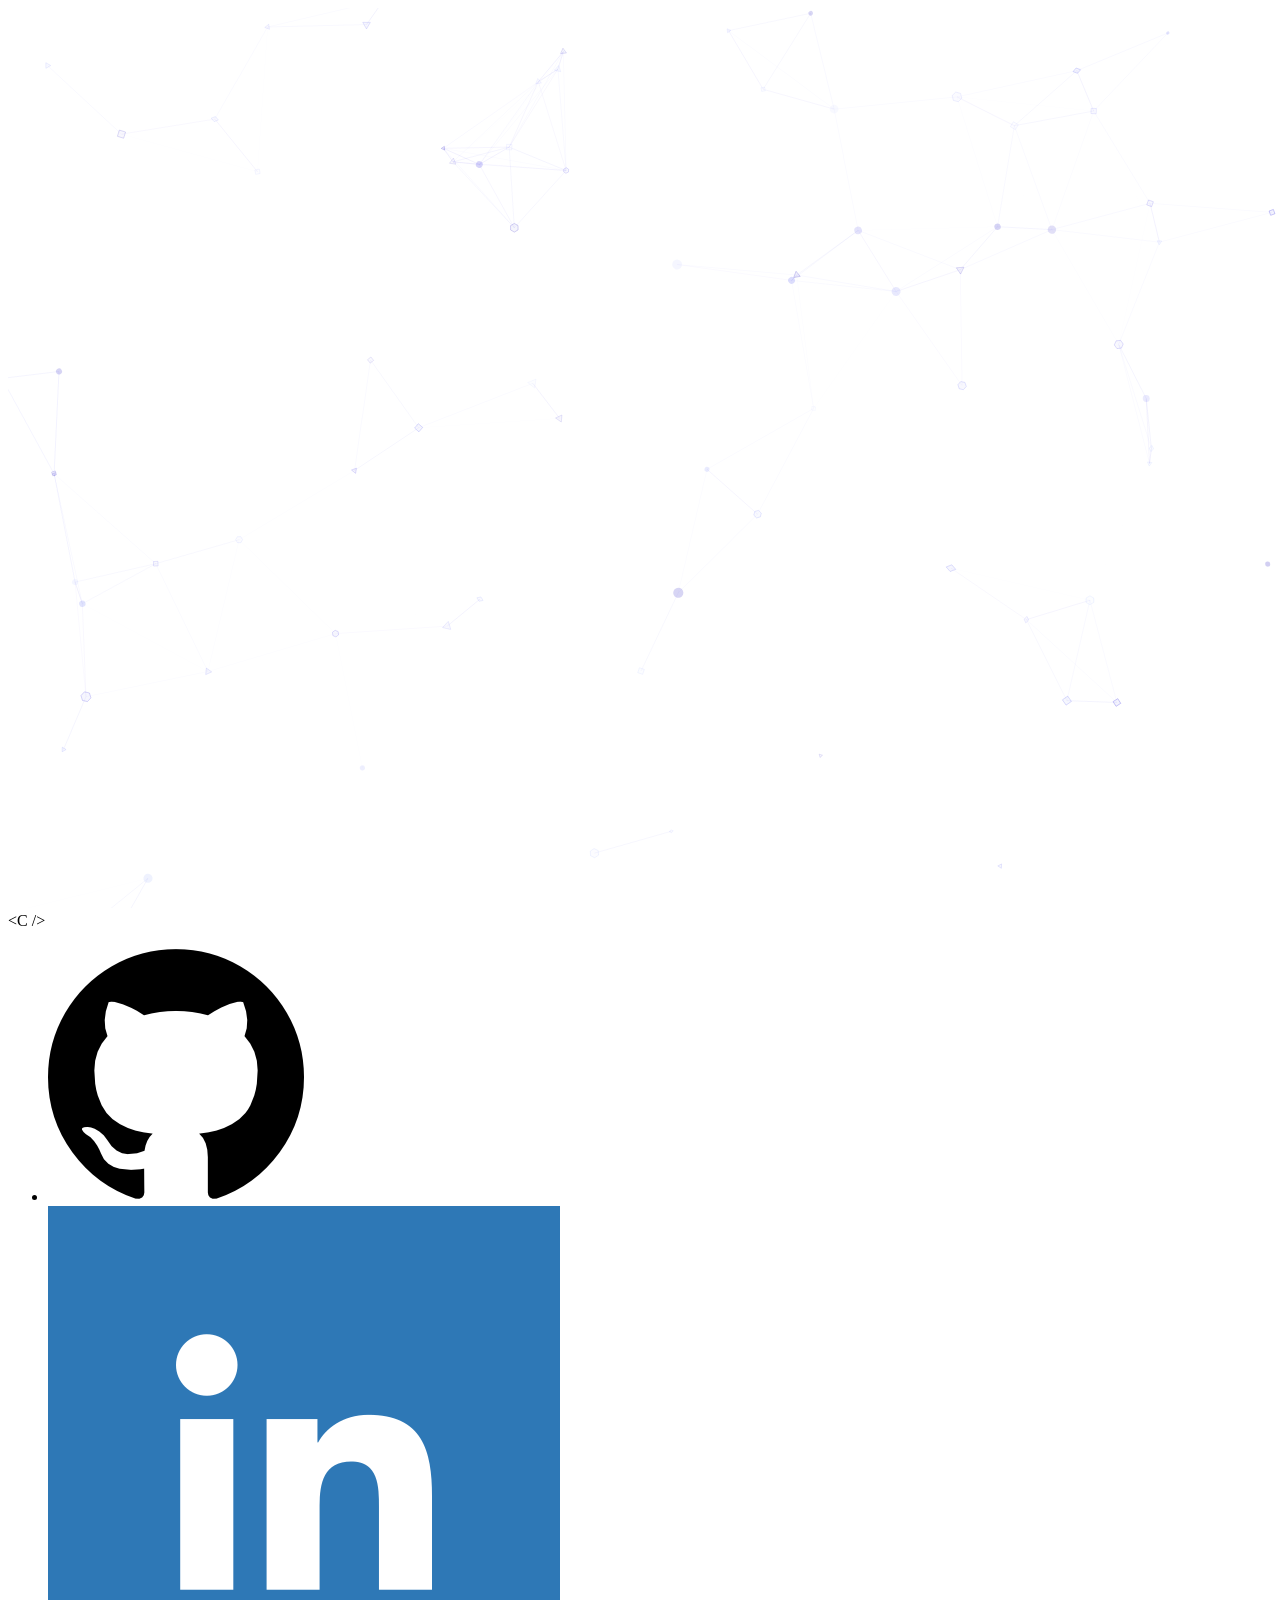
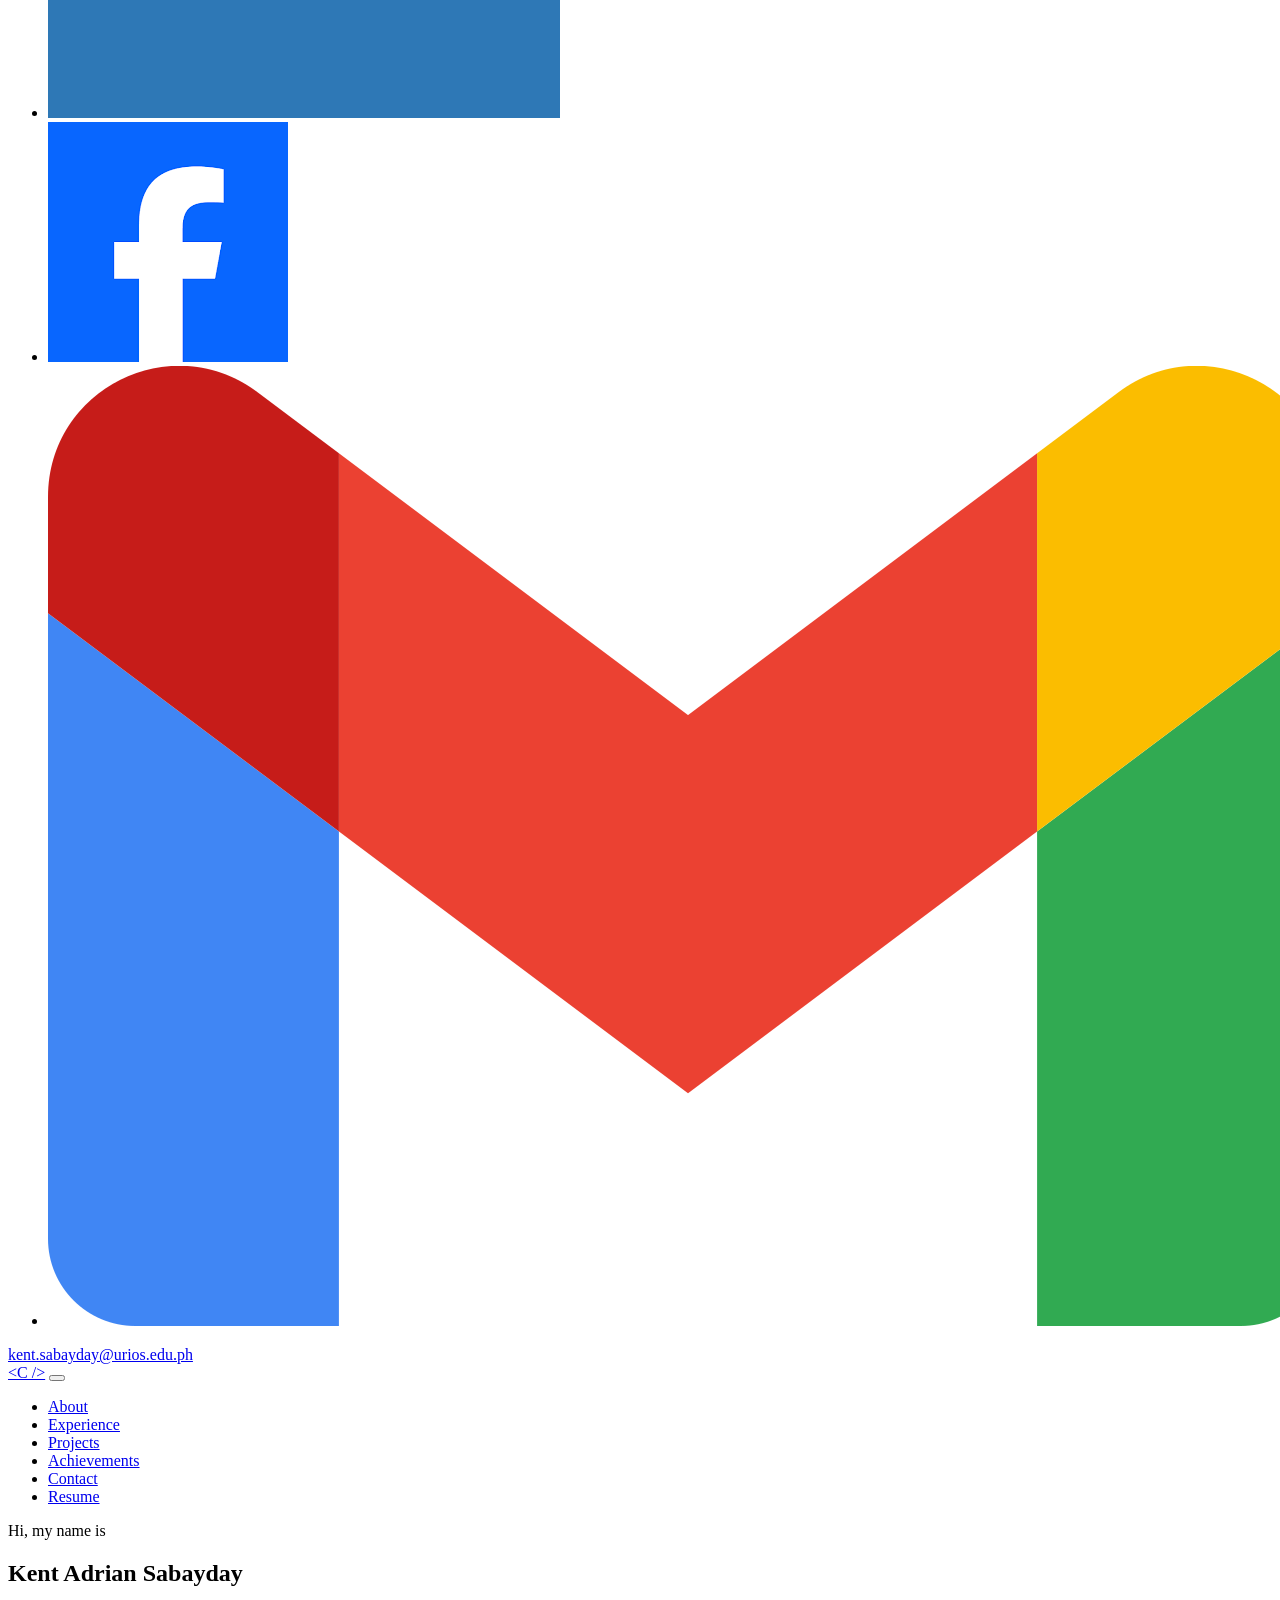
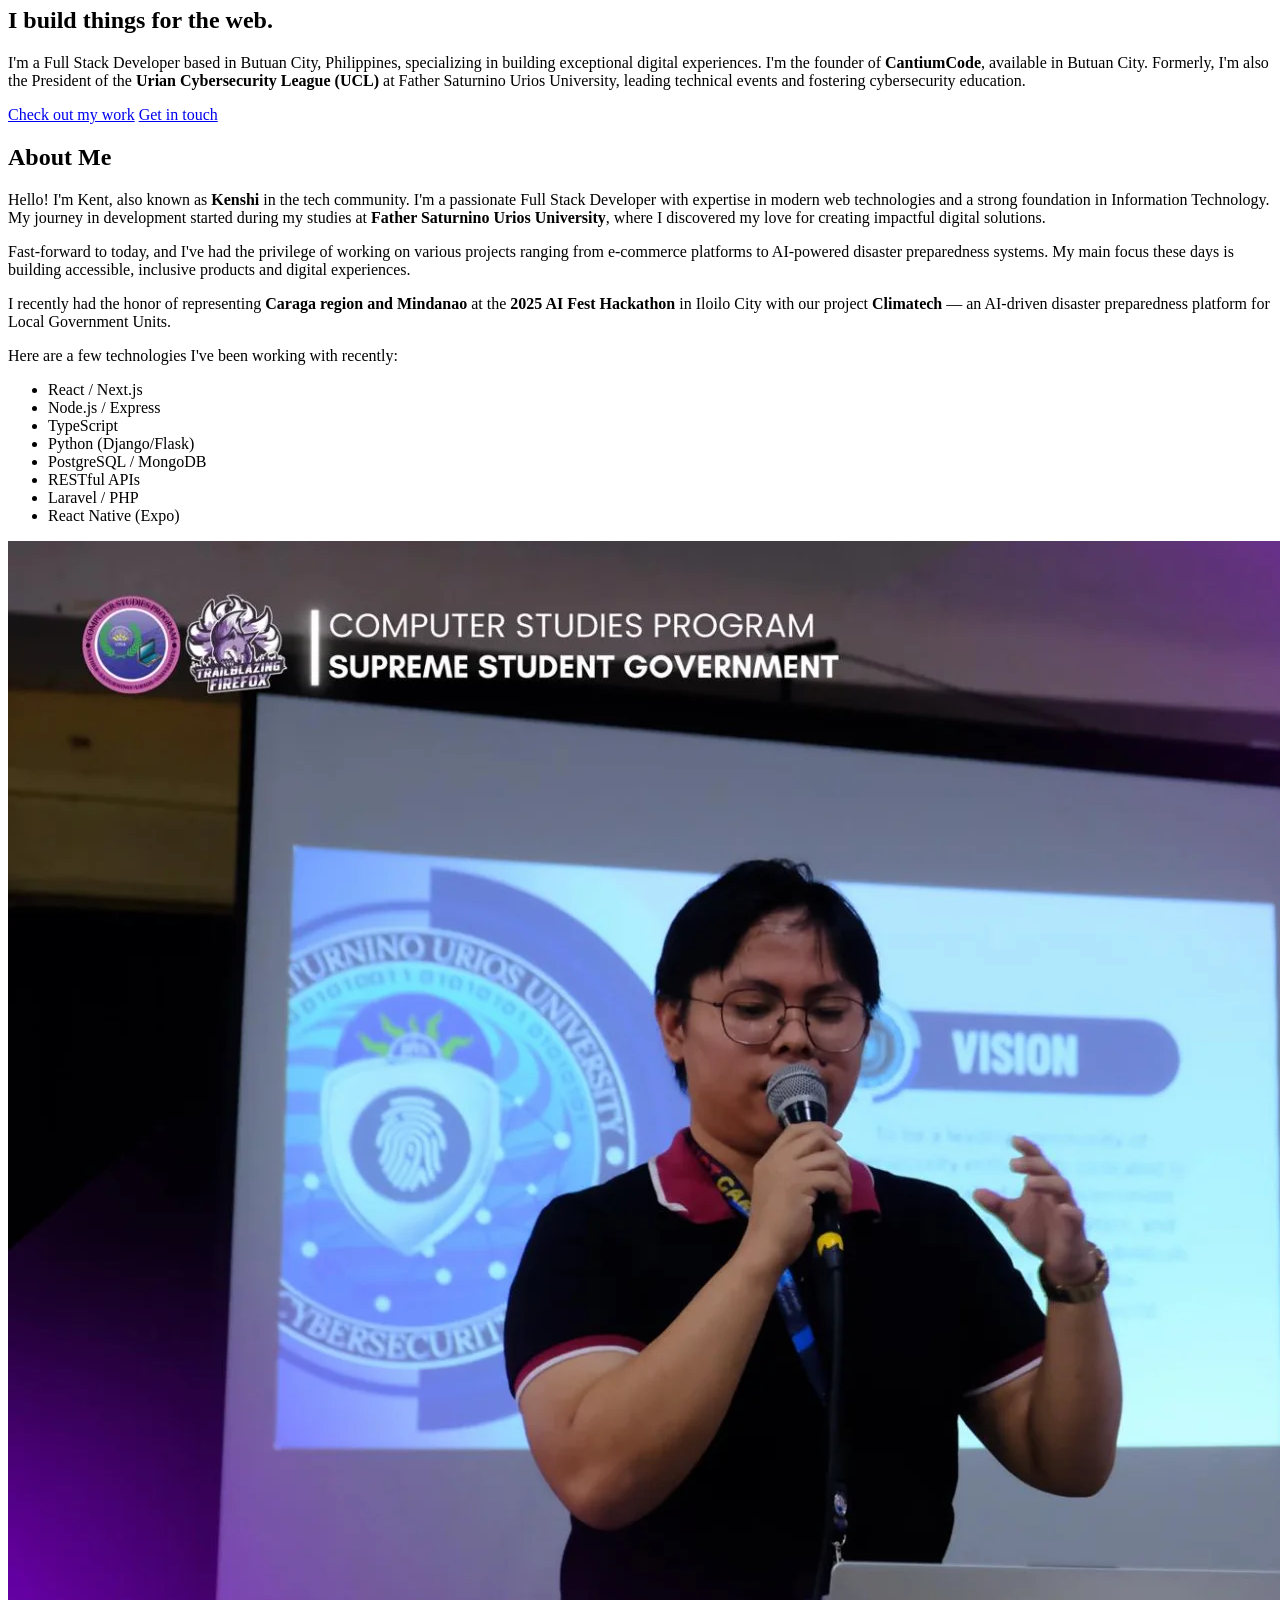
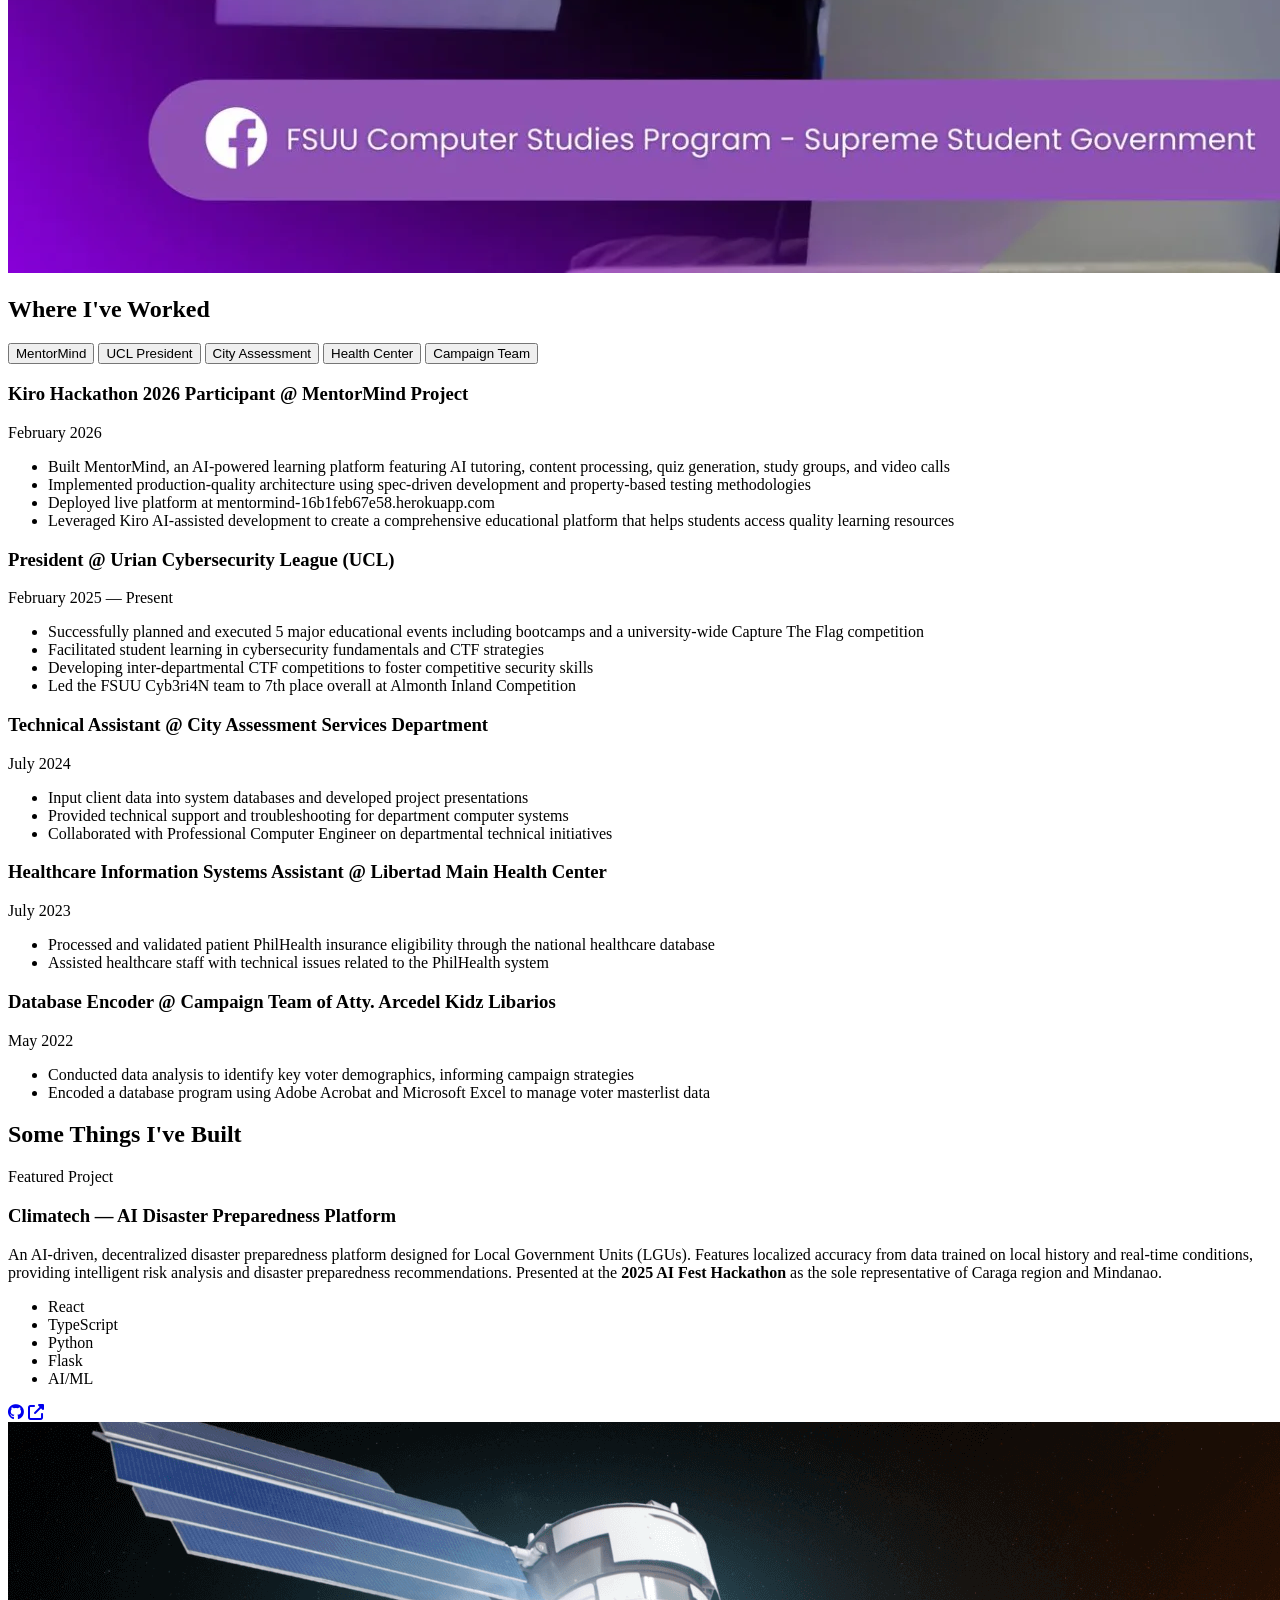
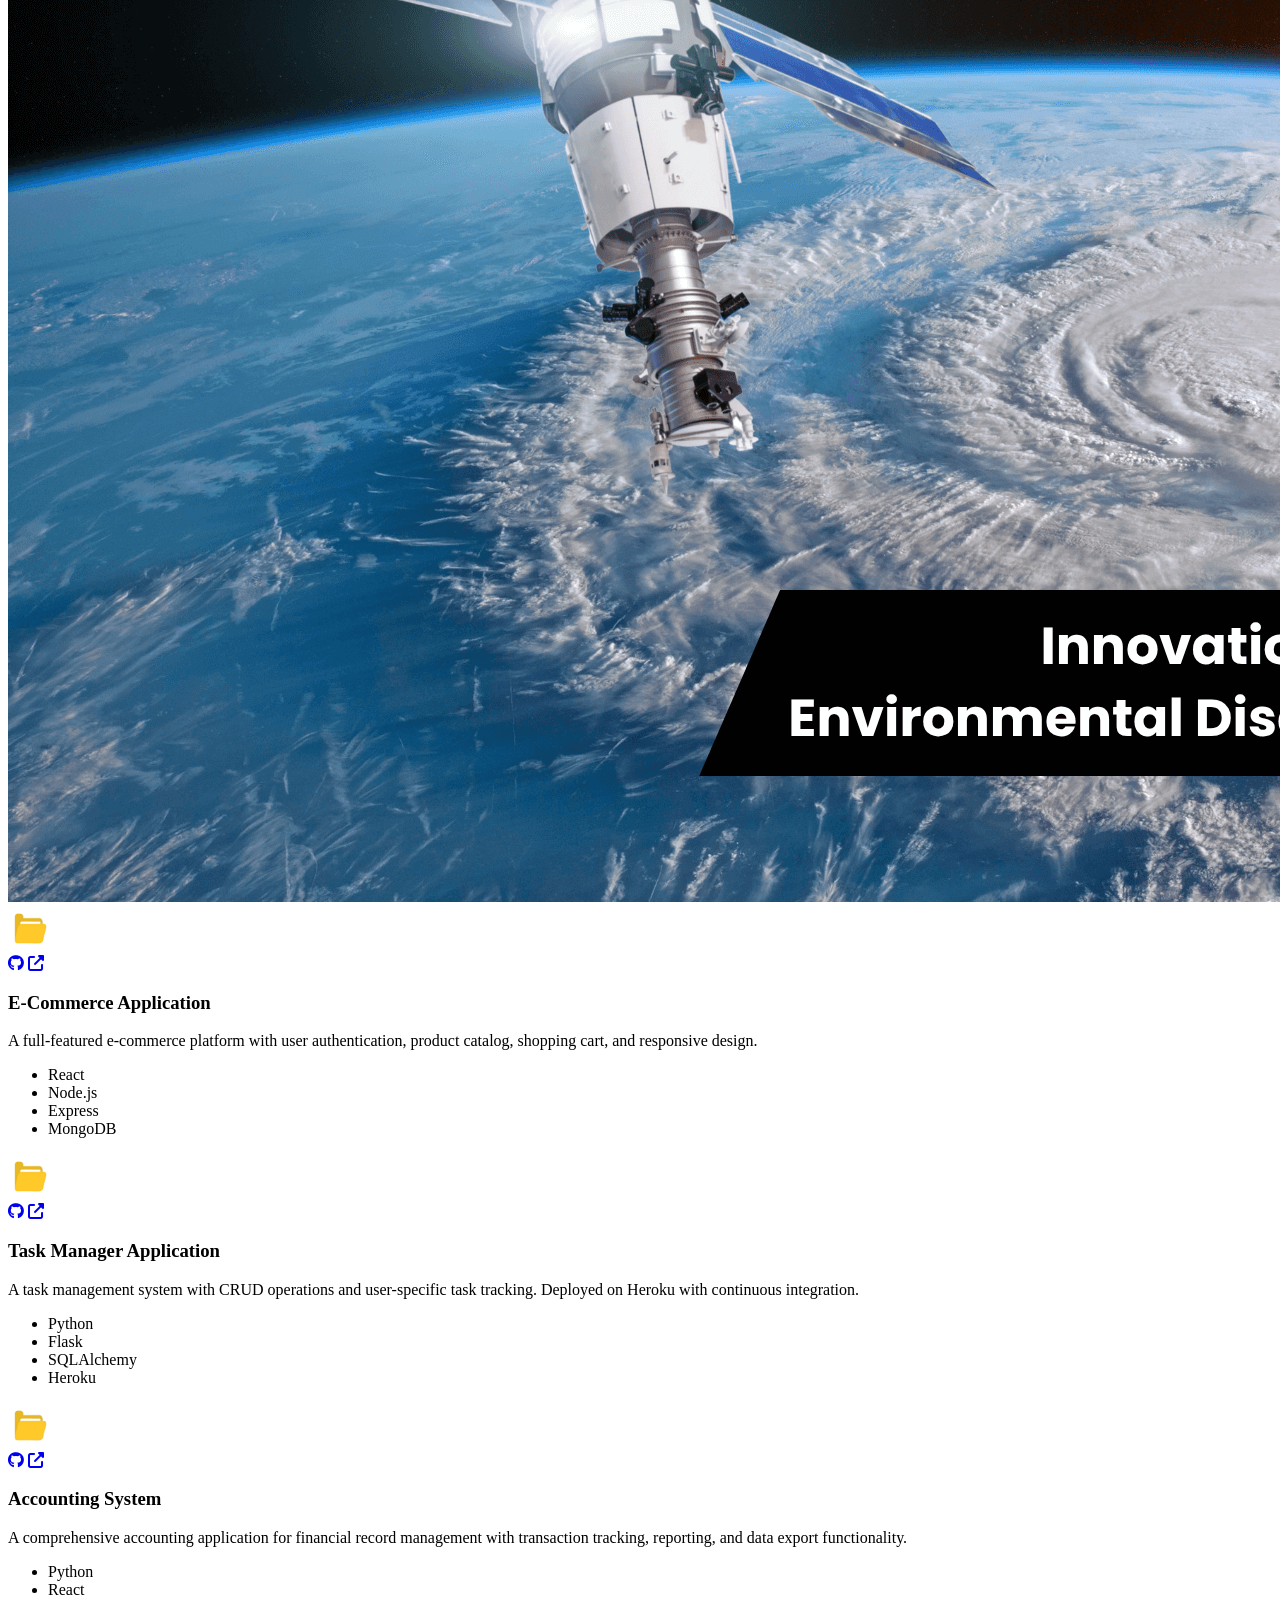
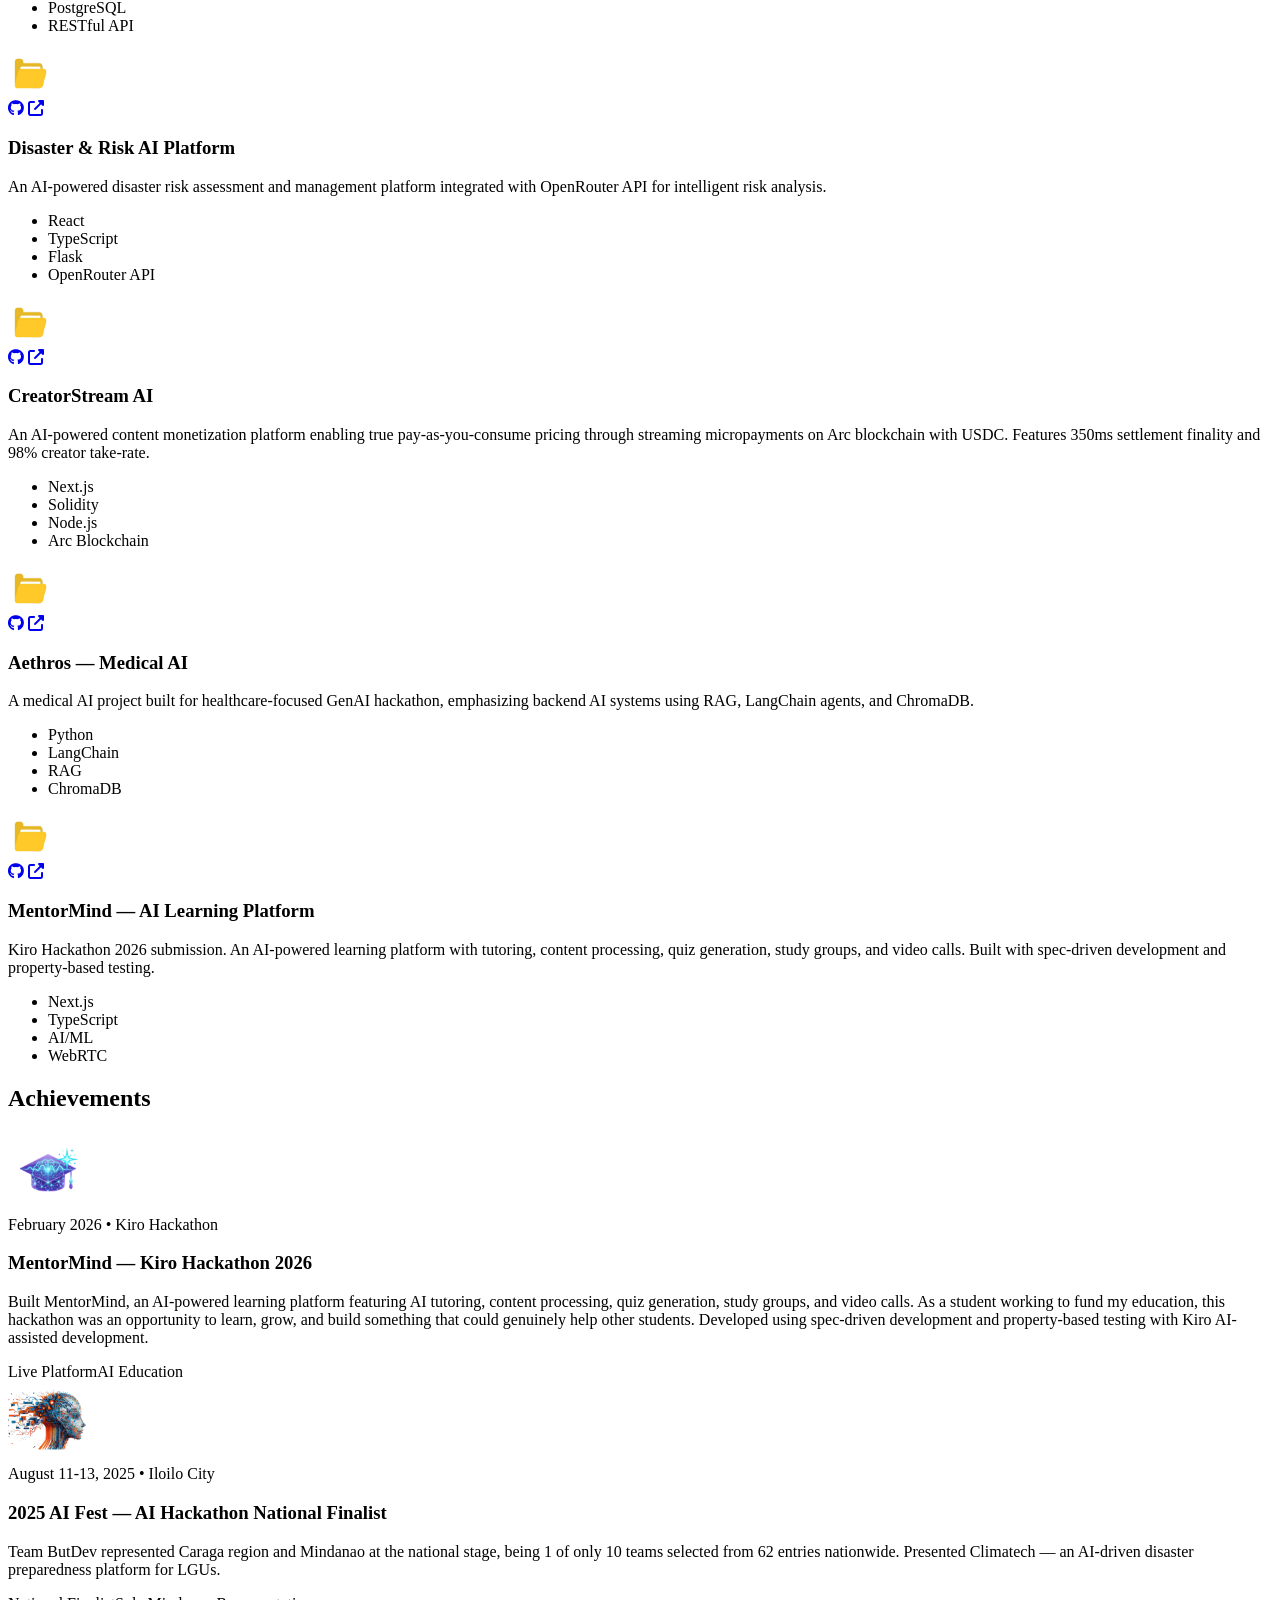
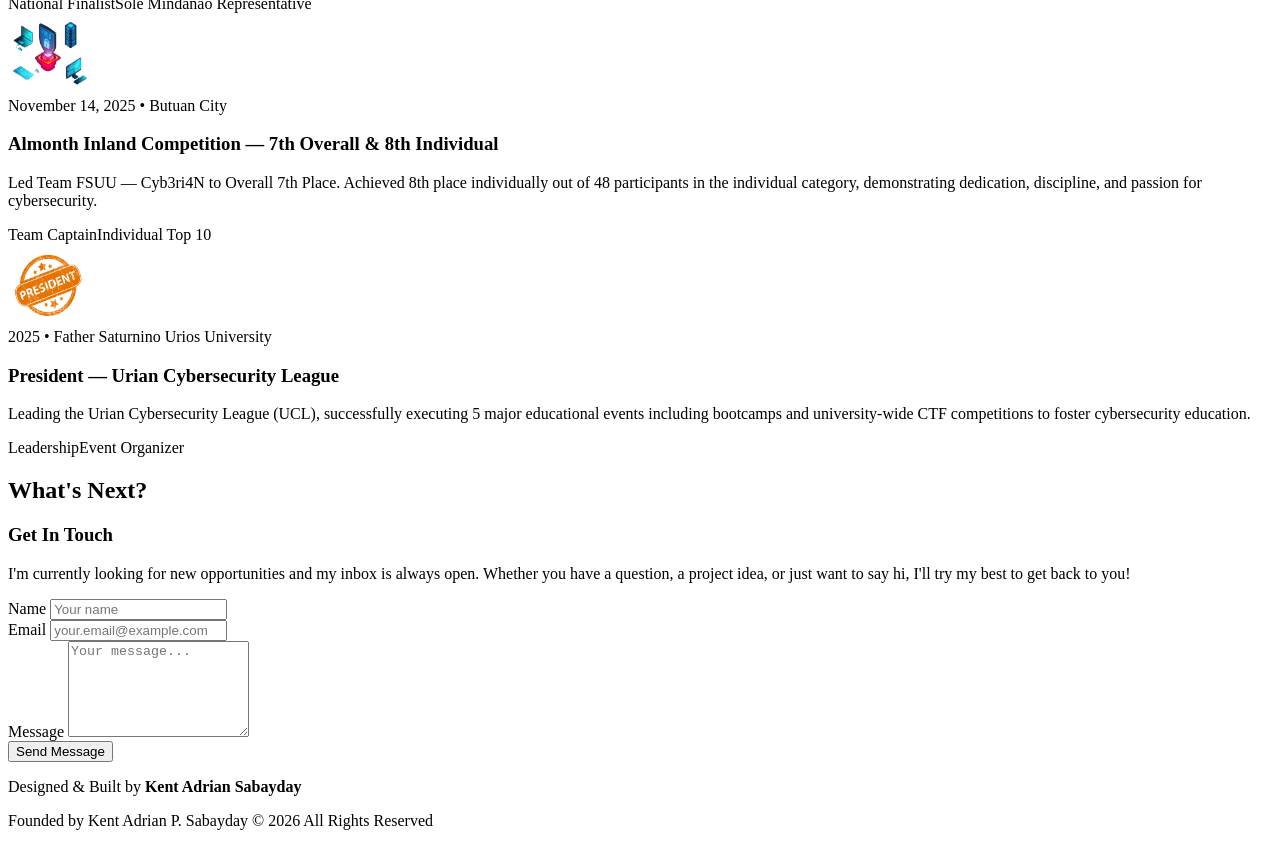
==== commit 574636f5: "Latest Update for my portfolii" ====
--- a/index.html
+++ b/index.html
@@ -1,14 +1,19 @@
 <!DOCTYPE html>
 <html lang="en">
+
 <head>
   <meta charset="UTF-8" />
   <meta name="viewport" content="width=device-width, initial-scale=1.0" />
   <title>Kent Adrian Sabayday | CantiumCode</title>
-  <meta name="description" content="Full Stack Developer portfolio of Kent Adrian Sabayday — CantiumCode. Based in Butuan City, Philippines." />
+  <meta name="description"
+    content="Full Stack Developer portfolio of Kent Adrian Sabayday — CantiumCode. Based in Butuan City, Philippines." />
   <link rel="stylesheet" href="style.css" />
-  <link href="https://fonts.googleapis.com/css2?family=DM+Sans:ital,wght@0,300;0,400;0,500;0,600;0,700;1,400&family=DM+Mono:wght@400;500&family=Playfair+Display:wght@600;700&display=swap" rel="stylesheet" />
+  <link
+    href="https://fonts.googleapis.com/css2?family=DM+Sans:ital,wght@0,300;0,400;0,500;0,600;0,700;1,400&family=DM+Mono:wght@400;500&family=Playfair+Display:wght@600;700&display=swap"
+    rel="stylesheet" />
   <link rel="stylesheet" href="https://cdnjs.cloudflare.com/ajax/libs/font-awesome/6.5.1/css/all.min.css" />
 </head>
+
 <body>
   <!-- ======= Geometry Particle Background ======= -->
   <canvas id="particleCanvas"></canvas>
@@ -21,10 +26,14 @@
   <!-- ======= Side Elements ======= -->
   <div class="side-element left">
     <ul class="side-social">
-      <li><a href="https://github.com/kenshi-ucl" target="_blank" aria-label="GitHub"><img src="./sources/github.png" alt="GitHub"></a></li>
-      <li><a href="https://linkedin.com/in/KentSabayday" target="_blank" aria-label="LinkedIn"><img src="./sources/linkedin.png" alt="LinkedIn"></a></li>
-      <li><a href="https://facebook.com/KentAdrianSabayday" target="_blank" aria-label="Facebook"><img src="./sources/facebook.png" alt="Facebook"></a></li>
-      <li><a href="mailto:kent.sabayday@urios.edu.ph" aria-label="Email"><img src="./sources/gmail.png" alt="Email"></a></li>
+      <li><a href="https://github.com/kenshi-ucl" target="_blank" aria-label="GitHub"><img src="./sources/github.png"
+            alt="GitHub"></a></li>
+      <li><a href="https://linkedin.com/in/KentSabayday" target="_blank" aria-label="LinkedIn"><img
+            src="./sources/linkedin.png" alt="LinkedIn"></a></li>
+      <li><a href="https://www.facebook.com/kentadrian.sabayday" target="_blank" aria-label="Facebook"><img
+            src="./sources/facebook.png" alt="Facebook"></a></li>
+      <li><a href="mailto:kentadrianpalaciosabayday@gmail.com" aria-label="Email"><img src="./sources/gmail.png" alt="Email"></a>
+      </li>
     </ul>
     <div class="side-line"></div>
   </div>
@@ -70,6 +79,14 @@
 
   <script src="./components/component-loader.js"></script>
   <script src="./components/particles.js"></script>
-  <script src="app.js"></script>
+  <script src="./components/JS/loader.js"></script>
+  <script src="./components/JS/navbar.js"></script>
+  <script src="./components/JS/tabs.js"></script>
+  <script src="./components/JS/scroll-reveal.js"></script>
+  <script src="./components/JS/smooth-scroll.js"></script>
+  <script src="./components/JS/contact-form.js"></script>
+  <script src="./components/JS/typewriter.js"></script>
+  <script src="./components/JS/resume.js"></script>
 </body>
+
 </html>
